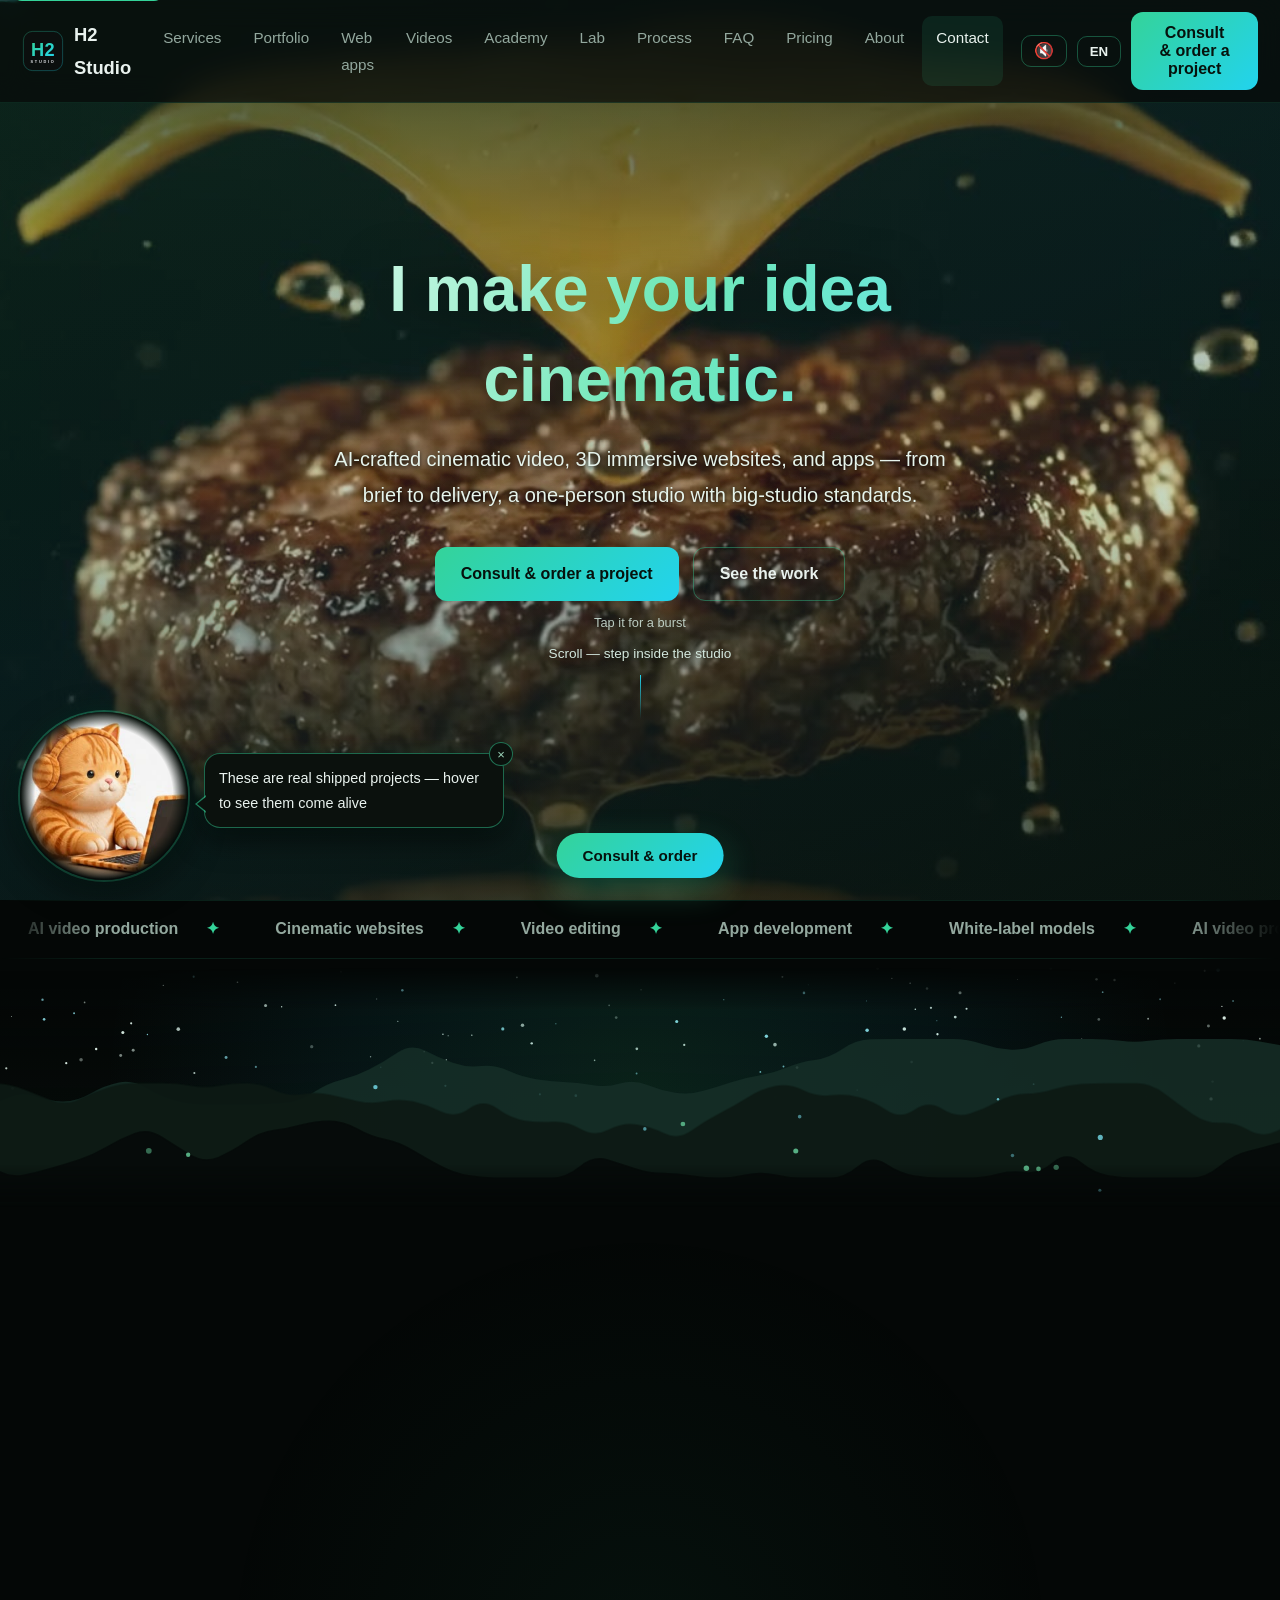
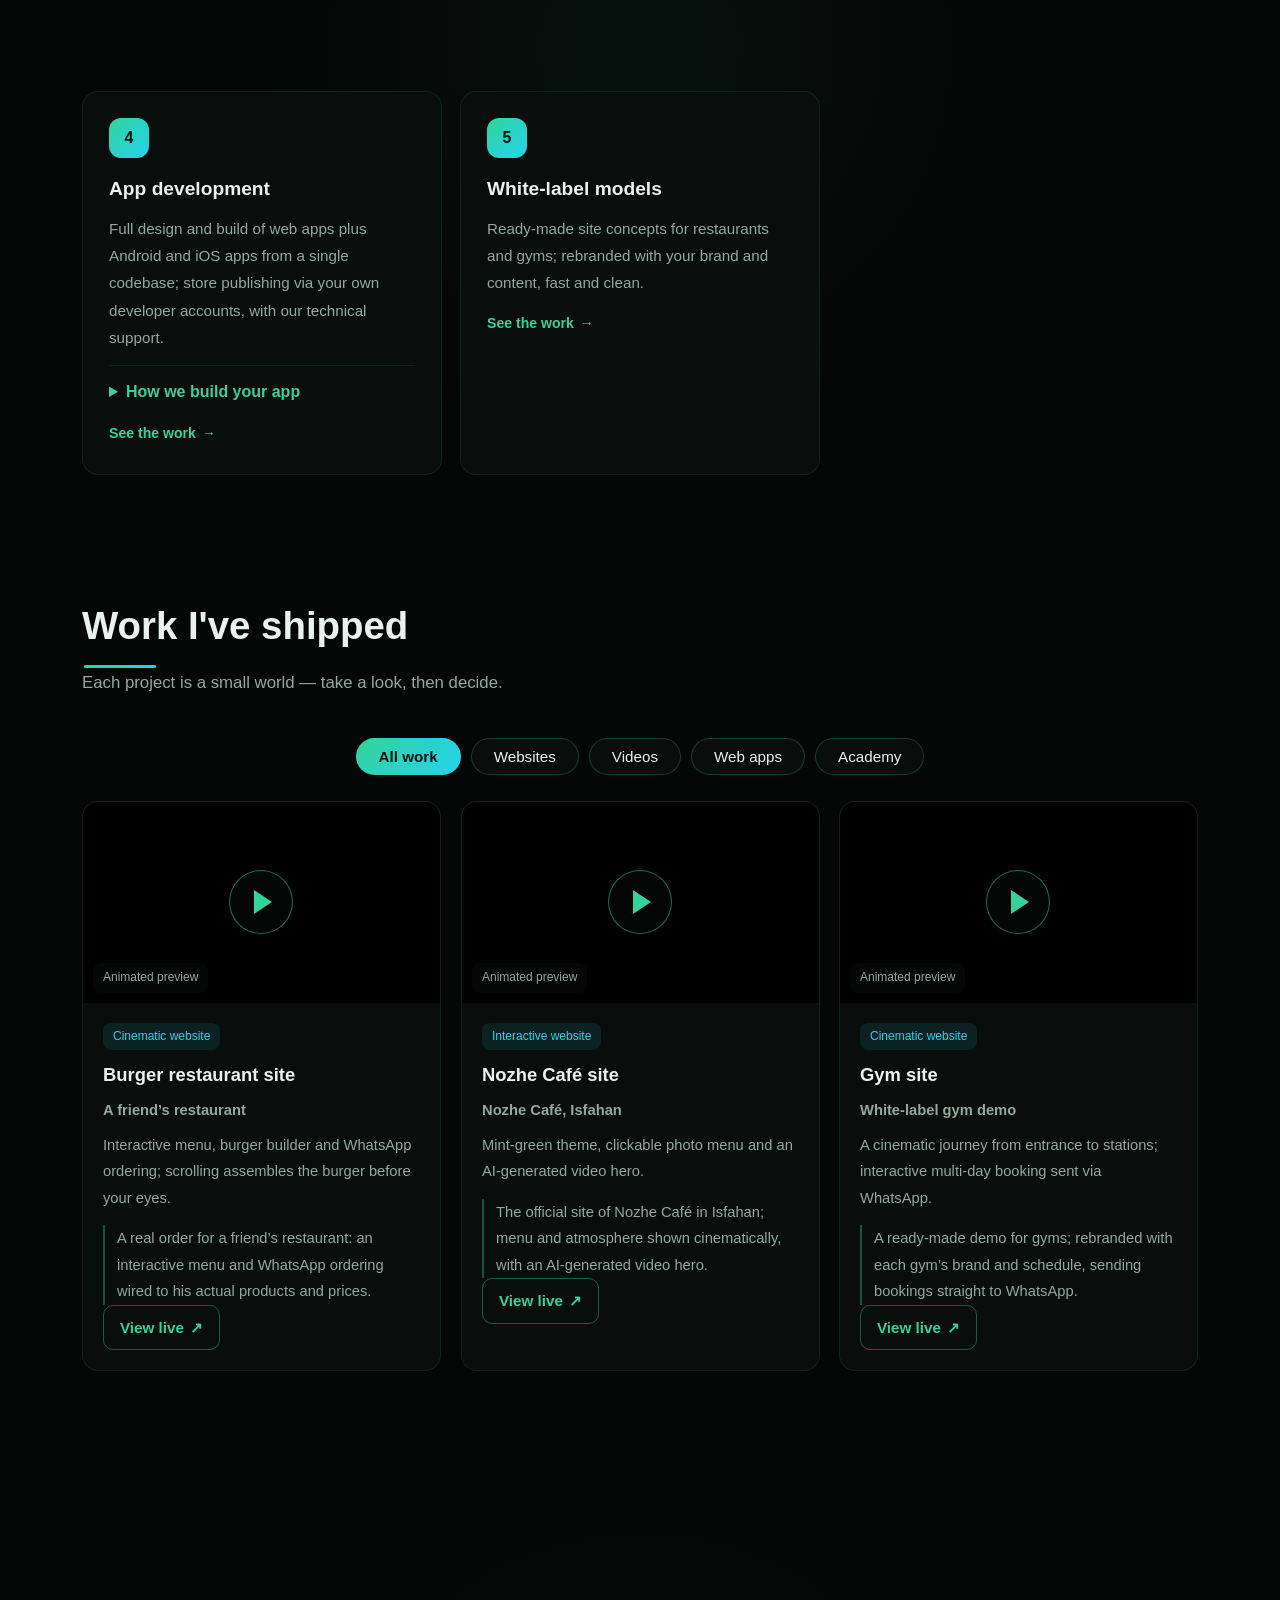
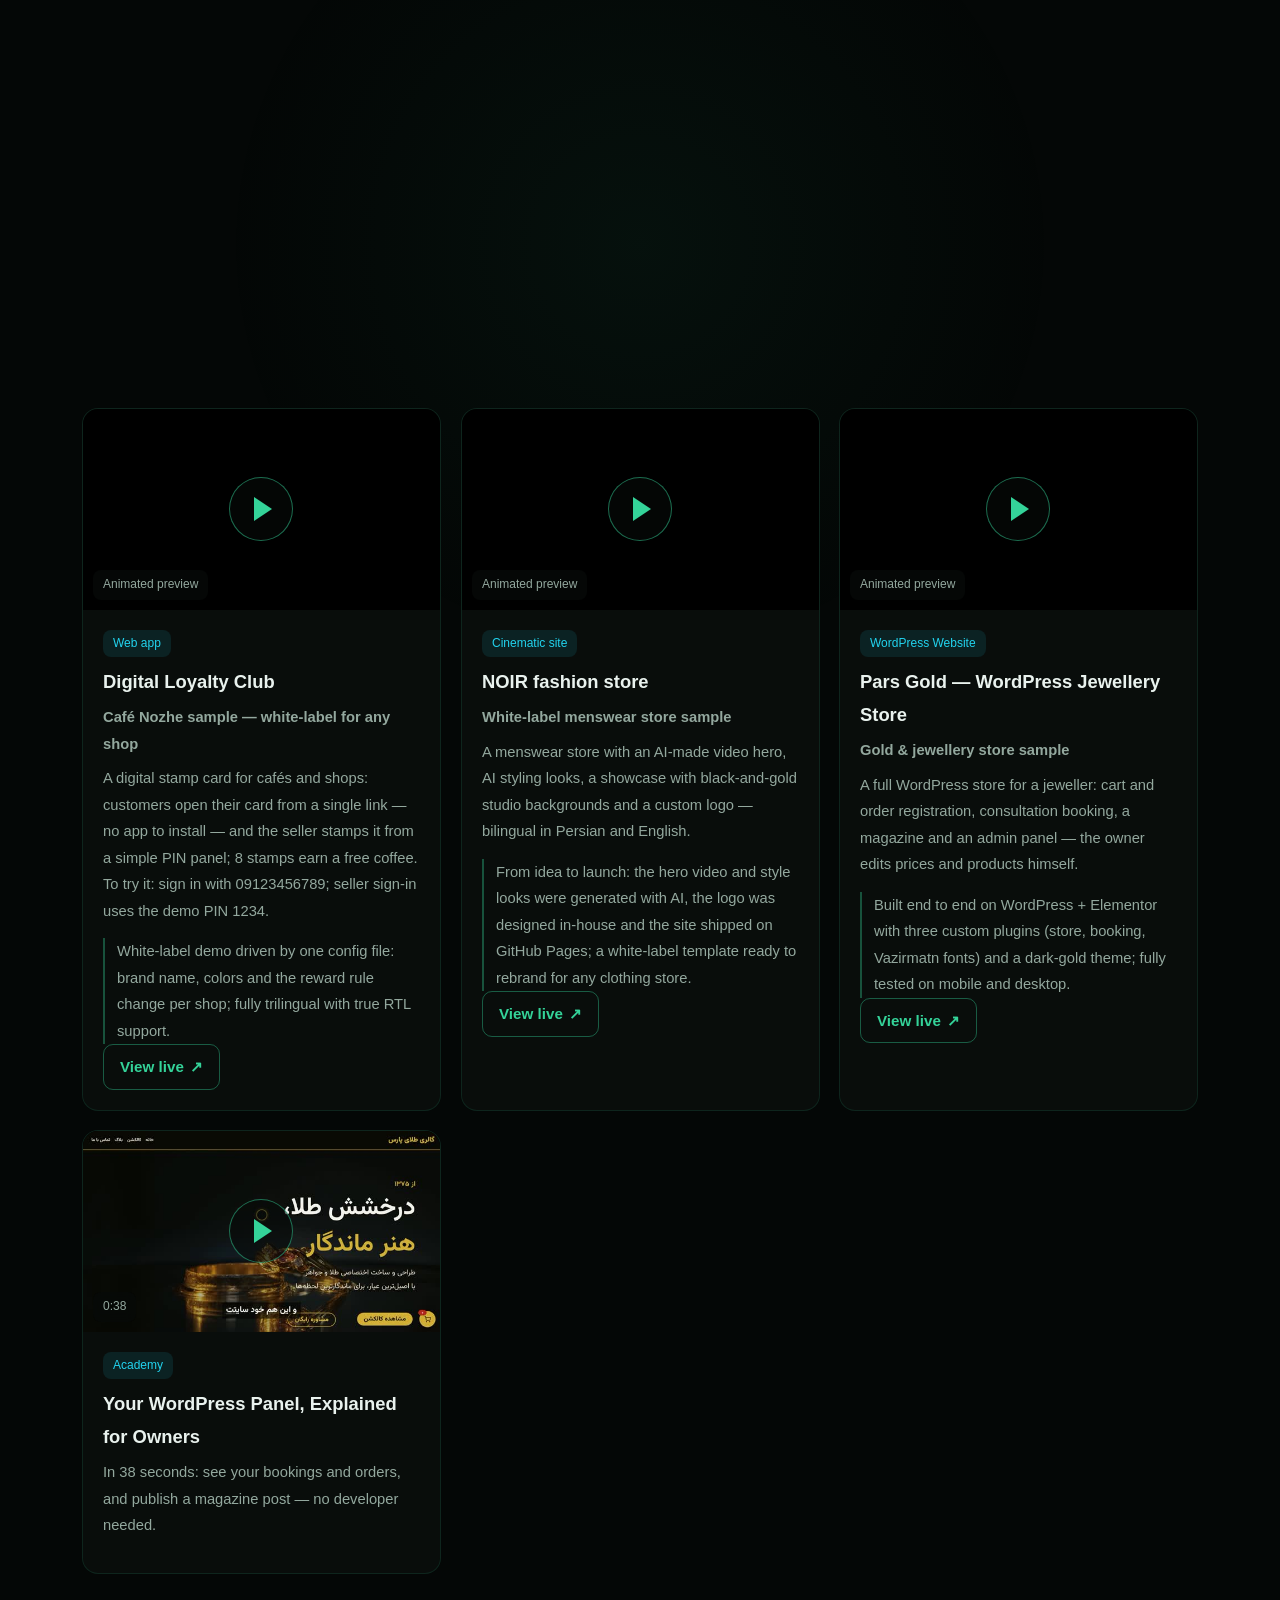
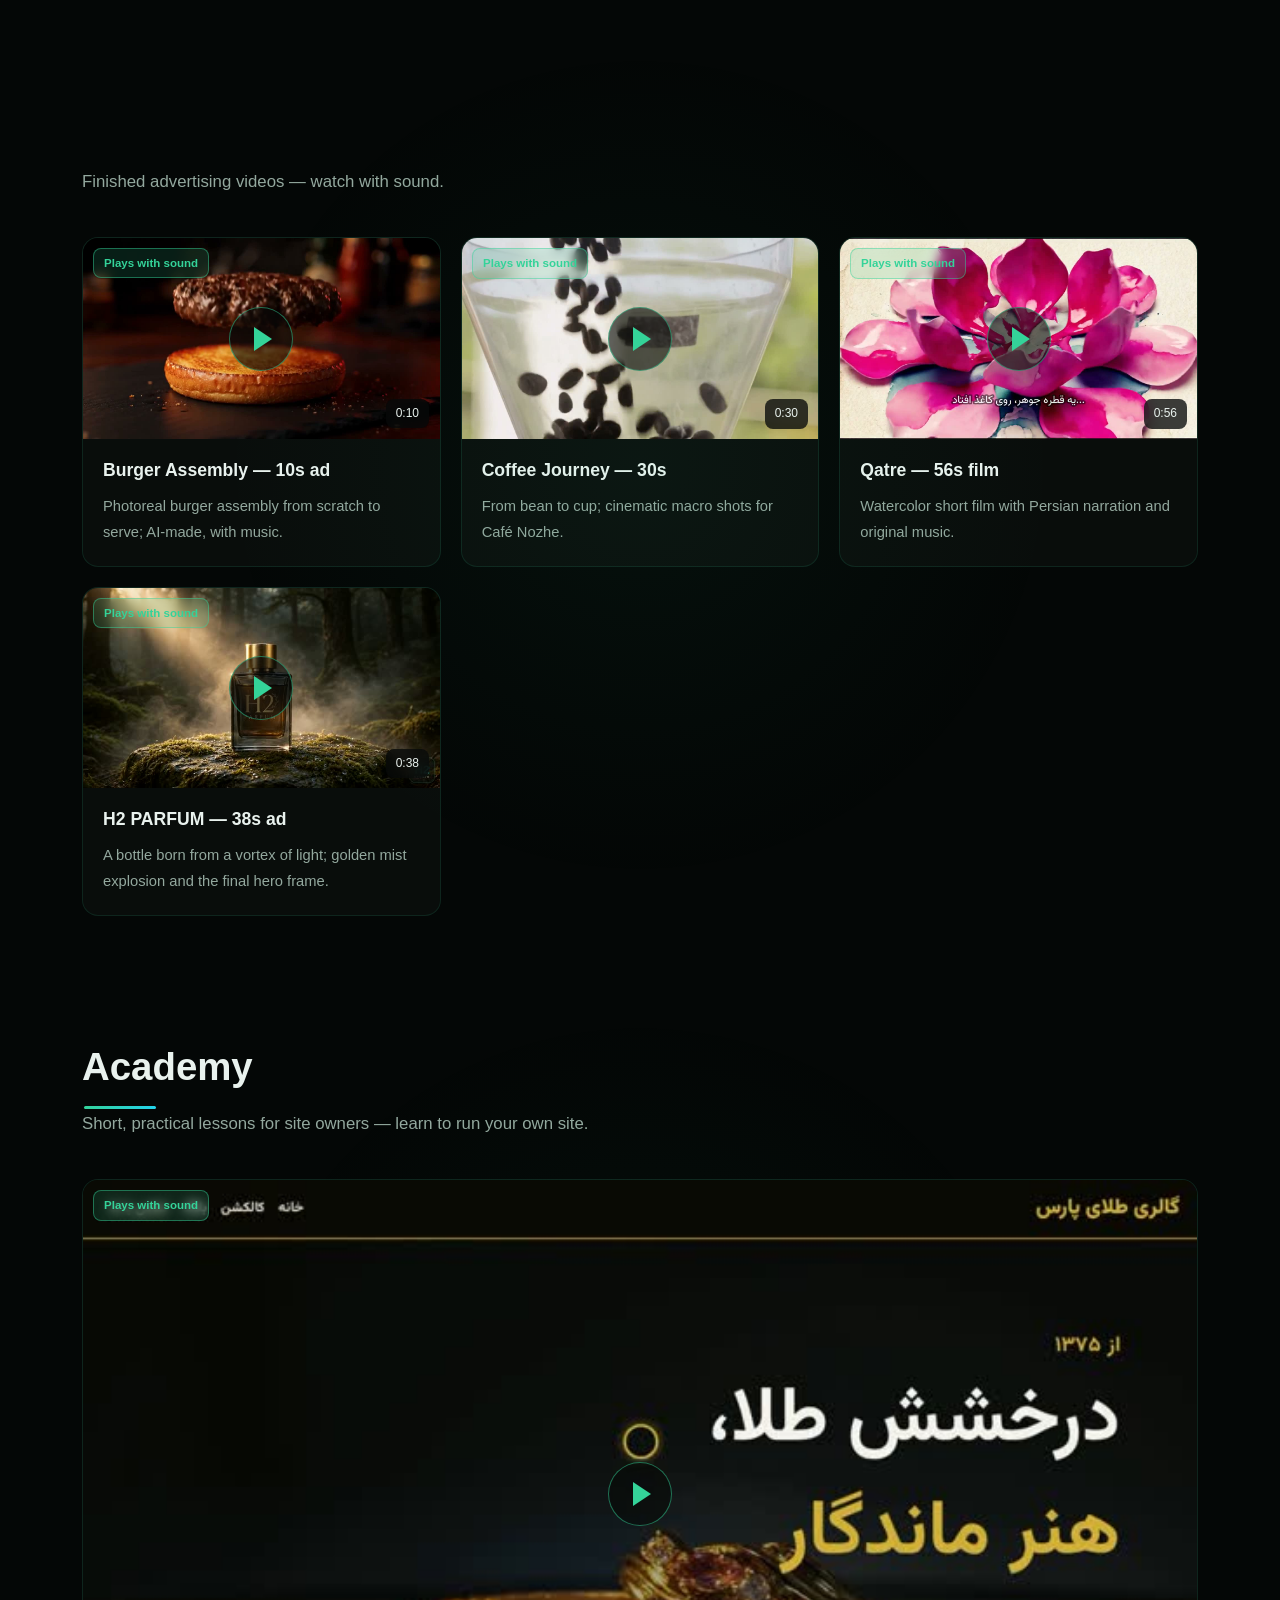
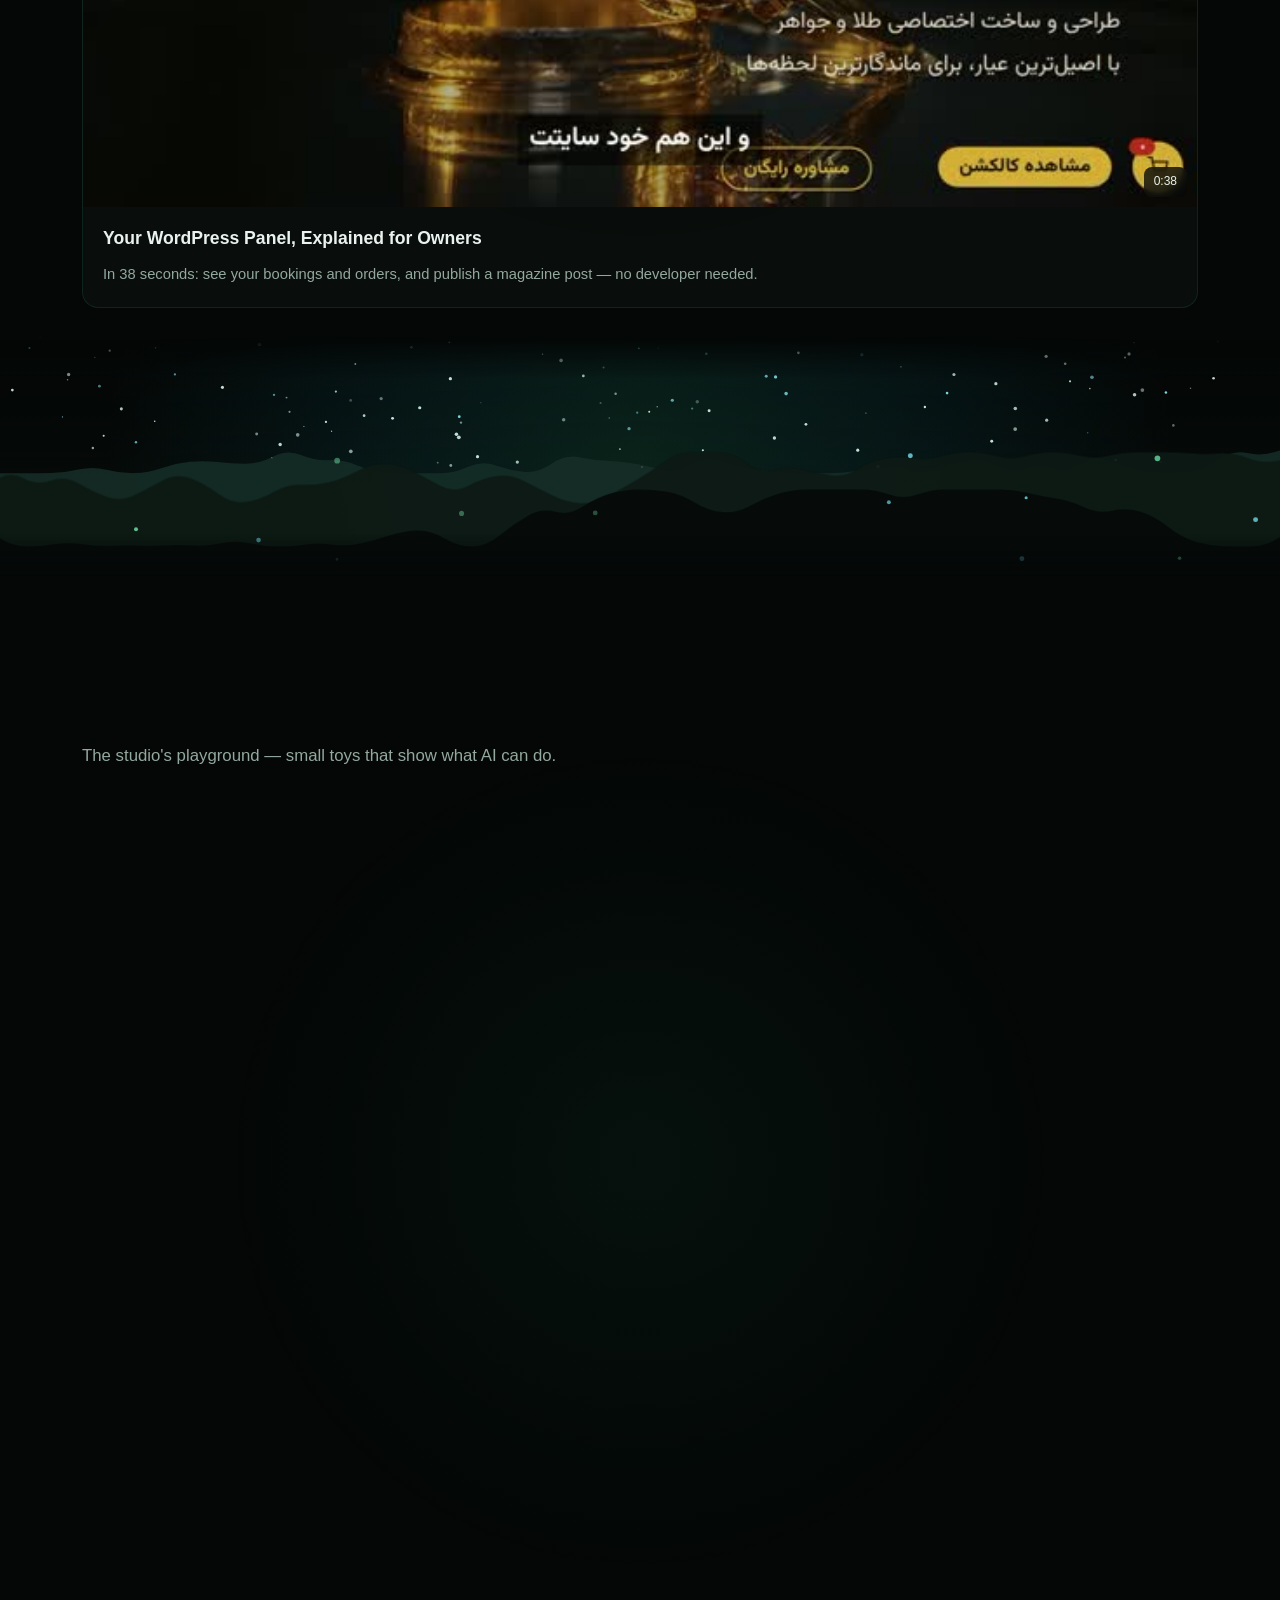
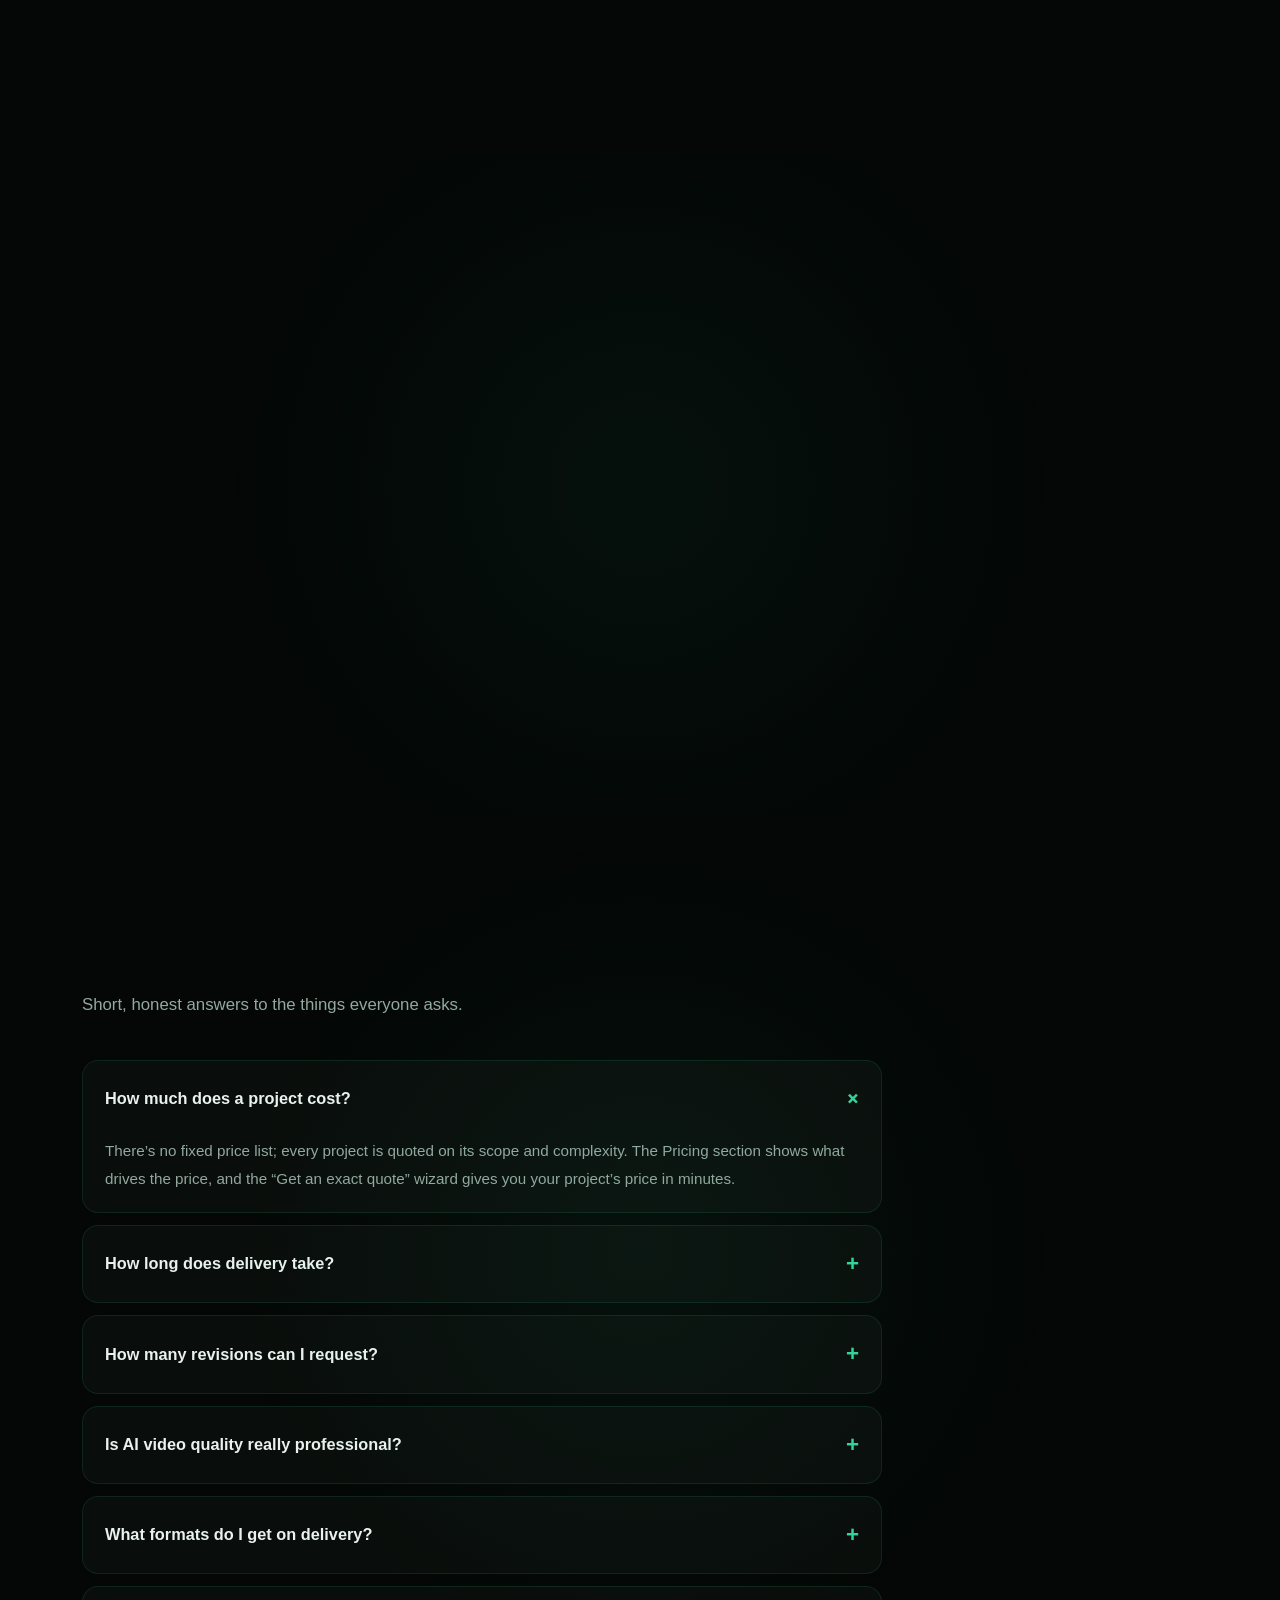
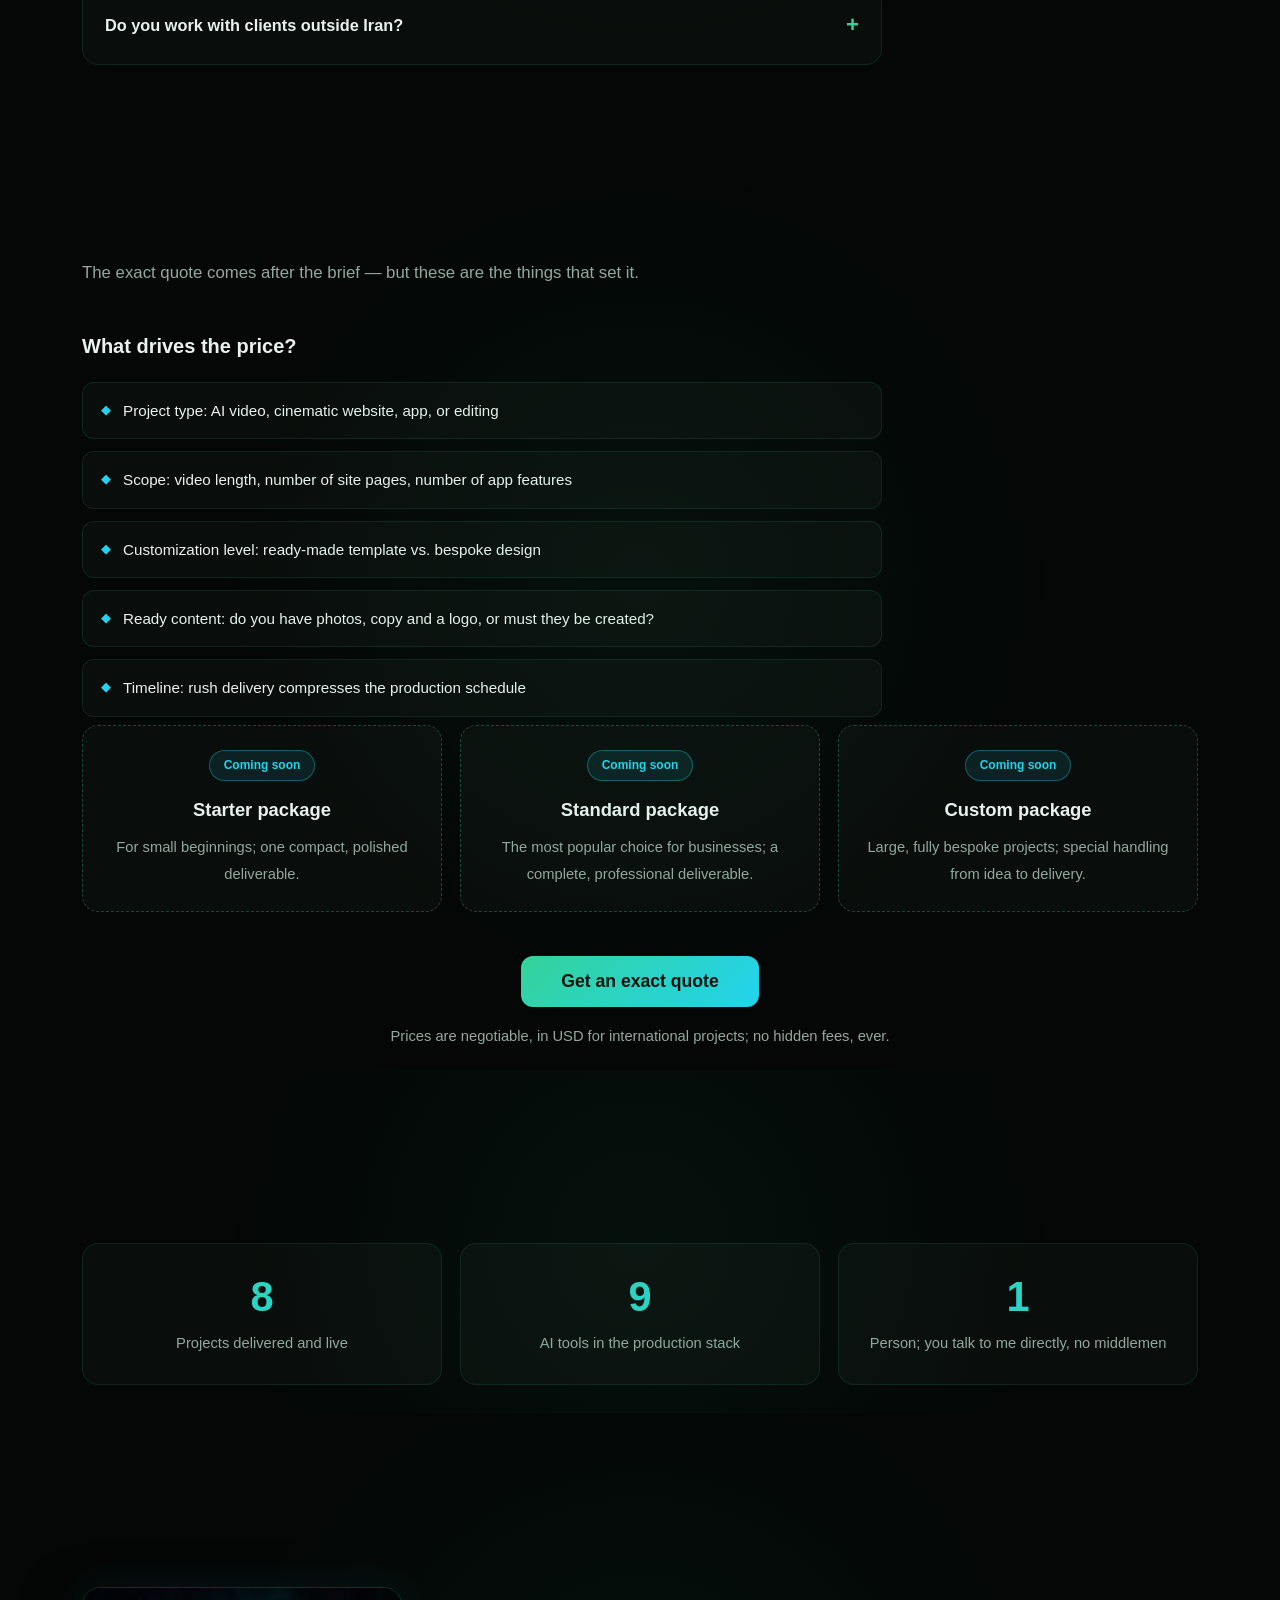
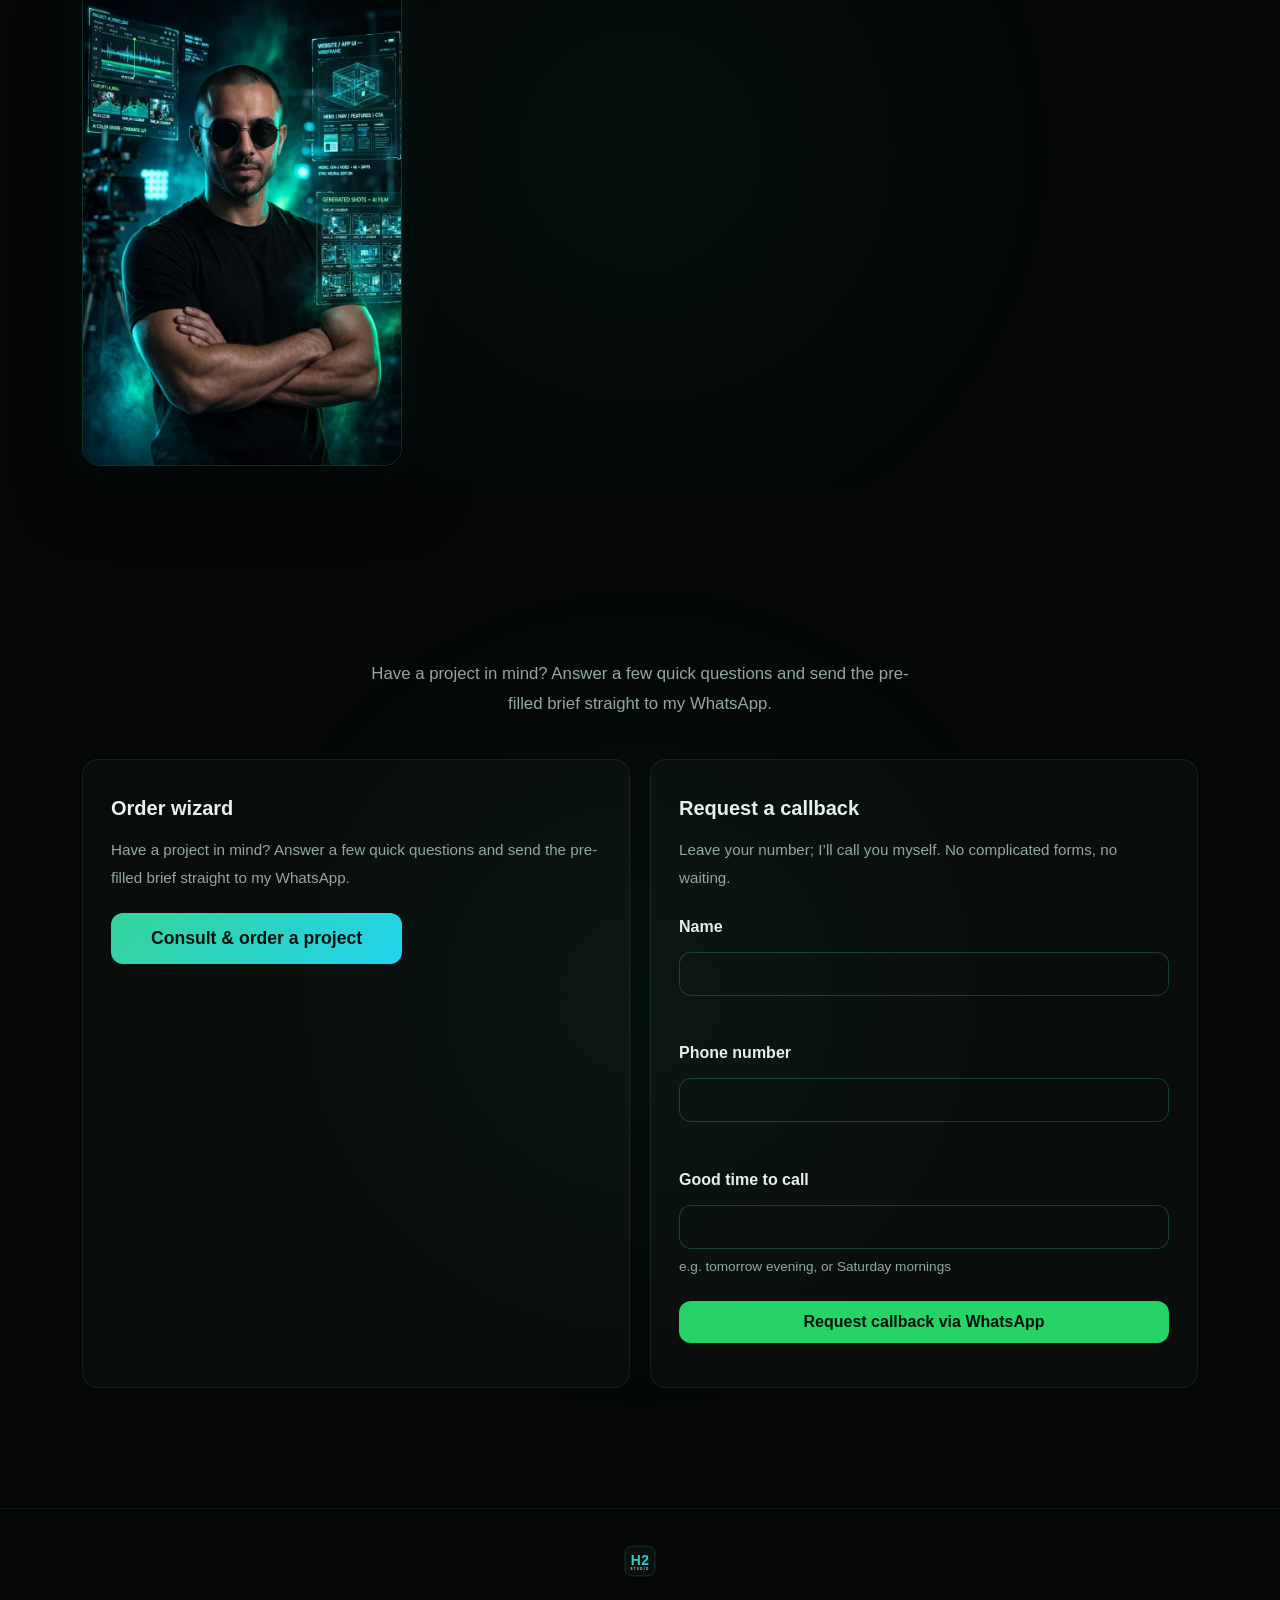
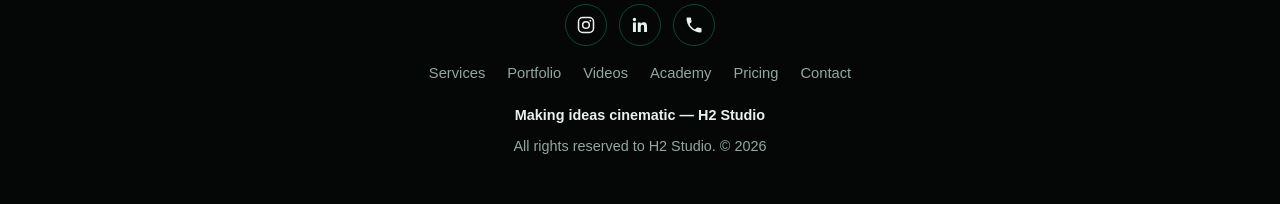
==== index.html @ af965b6f "Link preview: brand OG poster replaces burger hero poster" ====
<!DOCTYPE html>
<html lang="fa" dir="rtl">
<head>
<meta charset="utf-8">
<meta name="viewport" content="width=device-width, initial-scale=1">
<title>H2 Studio</title>
<meta name="description" content="H2 Studio — ویدیوهای سینمایی با هوش مصنوعی، سایت‌های سه‌بعدی و اپلیکیشن">
<meta property="og:type" content="website">
<meta property="og:locale" content="fa_IR">
<meta property="og:locale:alternate" content="en_US">
<meta property="og:locale:alternate" content="ar_SA">
<meta property="og:url" content="https://hamedhoseyni110-create.github.io/H2-studio/">
<meta property="og:title" content="H2 Studio — ایده‌ات را سینمایی می‌سازم">
<meta property="og:description" content="ویدیوهای سینمایی با هوش مصنوعی، سایت‌های سه‌بعدی و ایمِرسیو، اپلیکیشن؛ از بریف تا تحویل، یک استودیوی یک‌نفره با استاندارد استودیوهای بزرگ.">
<meta property="og:image" content="https://hamedhoseyni110-create.github.io/H2-studio/assets/og-poster.jpg">
<meta property="og:image:width" content="1200">
<meta property="og:image:height" content="630">
<meta property="og:image:alt" content="H2 Studio — AI films, websites and apps">
<meta name="twitter:image" content="https://hamedhoseyni110-create.github.io/H2-studio/assets/og-poster.jpg">
<meta name="twitter:card" content="summary_large_image">
<meta name="twitter:title" content="H2 Studio — ایده‌ات را سینمایی می‌سازم">
<meta name="twitter:description" content="ویدیوهای سینمایی با هوش مصنوعی، سایت‌های سه‌بعدی و ایمِرسیو، اپلیکیشن.">
<script type="application/ld+json">
{"@context":"https://schema.org","@type":"ProfessionalService","name":"H2 Studio","description":"AI-crafted cinematic video, 3D immersive websites, and apps — from brief to delivery.","url":"https://hamedhoseyni110-create.github.io/H2-studio/","telephone":"+98-937-573-2165","areaServed":["IR","Worldwide"],"priceRange":"توافقی","sameAs":[]}
</script>
<link rel="icon" href="assets/logo.svg" type="image/svg+xml">
<link rel="stylesheet" href="styles.css">
<link rel="stylesheet" href="assets/upgrades.css">
<link rel="stylesheet" href="assets/narengi.css">
<link rel="stylesheet" href="assets/playful.css">
</head>
<body>
<div class="aurora" aria-hidden="true"><span class="blob b1"></span><span class="blob b2"></span><span class="blob b3"></span></div>
<a class="skip" id="skipLink" href="#main">پرش به محتوا</a>

<header class="nav" id="nav">
  <a class="brand" href="#top" aria-label="H2 Studio">
    <img src="assets/logo.svg" alt="" width="42" height="42">
    <span class="brand-name" dir="ltr">H2 Studio</span>
  </a>
  <button class="hamburger" id="hamburger" aria-expanded="false" aria-label="منو"><span></span><span></span><span></span></button>
  <nav class="nav-links" id="navLinks"></nav>
  <div class="nav-actions">
    <button class="sound-toggle" id="soundToggle" aria-pressed="false" aria-label="روشن کردن صدای پس‌زمینه">🔇</button>
    <div class="lang-wrap">
      <button class="lang-toggle" id="langToggle" aria-haspopup="true" aria-expanded="false">فا</button>
      <div class="lang-menu" id="langMenu" hidden>
        <button type="button" data-lang="fa">فارسی</button>
        <button type="button" data-lang="en">English</button>
        <button type="button" data-lang="ar">العربية</button>
      </div>
    </div>
    <button class="btn btn-primary" id="navCta" data-wizard-open></button>
  </div>
</header>

<main id="main">
  <section class="hero" id="top">
    <video id="heroVideo" class="hero-video" autoplay muted loop playsinline preload="auto" poster="assets/hero-poster.jpg" aria-hidden="true">
      <source src="assets/hero.mp4" type="video/mp4">
    </video>
    <div class="hero-shade" aria-hidden="true"></div>
    <div class="up-hero-tint" aria-hidden="true"></div>
    <canvas id="heroFx" aria-hidden="true"></canvas>
    <div class="hero-inner">
      <h1 id="heroTitle"></h1>
      <p class="hero-sub" id="heroSubtitle"></p>
      <div class="hero-ctas">
        <button class="btn btn-primary" id="heroCtaPrimary" data-wizard-open></button>
        <a class="btn btn-ghost" id="heroCtaSecondary" href="#portfolio"></a>
      </div>
      <div class="scroll-hint" aria-hidden="true">
        <span id="scrollHintText"></span>
        <span class="scroll-line"></span>
      </div>
      <div class="interact-hint" id="interactHint" aria-hidden="true"></div>
    </div>
  </section>

  <div class="divider-scene" data-scene aria-hidden="true"><canvas></canvas></div>

  <section class="section" id="services">
    <h2 class="section-title" id="servicesTitle"></h2>
    <div class="services-grid" id="servicesGrid"></div>
  </section>

  <section class="section" id="portfolio">
    <h2 class="section-title" id="portfolioTitle"></h2>
    <p class="section-sub" id="portfolioSub"></p>
    <div class="works-tabs" id="worksTabs" role="tablist"></div>
    <div class="portfolio-grid" id="portfolioGrid"></div>
  </section>

  <section class="section" id="videos">
    <h2 class="section-title" id="videosTitle"></h2>
    <p class="section-sub" id="videosSub"></p>
    <div class="videos-grid" id="videosGrid"></div>
  </section>

  <section class="section" id="academy">
    <h2 class="section-title" id="academyTitle"></h2>
    <p class="section-sub" id="academySub"></p>
    <div class="videos-grid" id="academyGrid"></div>
  </section>

  <div class="divider-scene" data-scene aria-hidden="true"><canvas></canvas></div>

  <section class="section" id="lab">
    <h2 class="section-title" id="labTitle"></h2>
    <p class="section-sub" id="labSub"></p>
    <div class="lab-grid" id="labGrid"></div>
  </section>

  <section class="section" id="process">
    <h2 class="section-title" id="processTitle"></h2>
    <ol class="process-steps" id="processSteps"></ol>
  </section>

  <section class="section" id="faq">
    <h2 class="section-title" id="faqTitle"></h2>
    <p class="section-sub" id="faqSub"></p>
    <div class="faq-list" id="faqList"></div>
  </section>

  <section class="section" id="pricing">
    <h2 class="section-title" id="pricingTitle"></h2>
    <p class="section-sub" id="pricingSub"></p>
    <h3 class="block-title" id="pricingFactorsTitle"></h3>
    <ul class="factors-list" id="pricingFactors"></ul>
    <h3 class="block-title" id="pricingTiersTitle"></h3>
    <div class="tiers-grid" id="pricingTiers"></div>
    <p class="pricing-note" id="pricingSoonNote"></p>
    <div class="pricing-cta">
      <button class="btn btn-primary btn-lg" id="pricingCta" data-wizard-open></button>
      <p class="pricing-note" id="pricingNote"></p>
    </div>
  </section>

  <section class="section" id="stats">
    <h2 class="section-title" id="statsTitle"></h2>
    <div class="stats-grid" id="statsGrid"></div>
    <h3 class="block-title" id="quotesTitle"></h3>
    <div class="quotes-empty" id="quotesEmpty"></div>
  </section>

  <section class="section" id="about">
    <h2 class="section-title" id="aboutTitle"></h2>
    <div class="about-wrap">
      <figure class="about-photo">
        <img id="aboutPhoto" src="assets/about-portrait.webp" alt="" loading="lazy" width="760" height="1140">
      </figure>
      <div class="about-body" id="aboutBody"></div>
    </div>
  </section>

  <section class="section contact" id="contact">
    <h2 class="section-title" id="contactTitle"></h2>
    <p class="section-sub" id="contactBody"></p>
    <div class="contact-grid">
      <div class="contact-panel">
        <h3 id="wizardPanelTitle"></h3>
        <p id="wizardPanelBody"></p>
        <button class="btn btn-primary btn-lg" id="contactCta" data-wizard-open></button>
      </div>
      <div class="contact-panel">
        <h3 id="callbackTitle"></h3>
        <p id="callbackBody"></p>
        <form id="callbackForm" novalidate>
          <div class="field">
            <label for="cbName" id="cbNameLabel"></label>
            <input type="text" id="cbName" autocomplete="name">
            <div class="error-msg" id="cbNameErr" role="alert"></div>
          </div>
          <div class="field">
            <label for="cbPhone" id="cbPhoneLabel"></label>
            <input type="tel" id="cbPhone" dir="ltr" autocomplete="tel">
            <div class="error-msg" id="cbPhoneErr" role="alert"></div>
          </div>
          <div class="field">
            <label for="cbTime" id="cbTimeLabel"></label>
            <input type="text" id="cbTime">
            <div class="field-hint" id="cbTimeHint"></div>
          </div>
          <button type="submit" class="btn btn-wa" id="cbSubmit"></button>
        </form>
      </div>
    </div>
  </section>
</main>

<footer class="footer">
  <img src="assets/logo.svg" alt="" width="32" height="32">
  <div class="footer-social" id="footerSocial"></div>
  <nav class="footer-links" id="footerLinks"></nav>
  <p class="footer-tagline" id="footerTagline"></p>
  <p class="footer-rights" id="footerRights"></p>
</footer>

<div id="narengi" aria-label="نارنگی، راهنمای استودیو" role="img">
  <video id="narengi-video" muted playsinline loop autoplay preload="metadata" poster="assets/narengi/poster.jpg" aria-hidden="true">
    <source src="assets/narengi/working.mp4" type="video/mp4">
  </video>
  <div id="narengi-bubble" hidden></div>
</div>

<button class="sticky-cta" id="stickyCta" data-wizard-open></button>

<div class="lightbox-overlay" id="lightbox" hidden>
  <div class="lightbox" role="dialog" aria-modal="true" aria-labelledby="lightboxTitle">
    <div class="lightbox-head">
      <h3 id="lightboxTitle"></h3>
      <button class="lightbox-close" id="lightboxClose">×</button>
    </div>
    <video id="lightboxVideo" controls playsinline preload="metadata"></video>
    <p class="lightbox-desc" id="lightboxDesc"></p>
  </div>
</div>

<div class="wizard-overlay" id="wizard" hidden>
  <div class="wizard" role="dialog" aria-modal="true" aria-labelledby="wizardTitle">
    <div class="wizard-head">
      <div class="progress" aria-hidden="true"><div class="progress-fill" id="progressFill"></div></div>
      <span class="step-of" id="wizardStepOf"></span>
      <button class="wizard-close" id="wizardClose">×</button>
    </div>
    <div class="wizard-body" id="wizardBody"></div>
    <div class="wizard-foot" id="wizardFoot">
      <button class="btn btn-ghost" id="wizardBack"></button>
      <button class="btn btn-primary" id="wizardNext"></button>
    </div>
  </div>
</div>

<script src="assets/copy-data.js"></script>
<script src="assets/noir-preview.js"></script>
<script src="app.js"></script>
<script src="assets/narengi.js"></script>
<script src="assets/hero-particles.js"></script>
<script src="assets/music-player.js"></script>
<script src="assets/playful.js"></script>
<script src="assets/upgrades.js"></script>
</body>
</html>
---- styles.css ----
/* H2 Studio v2 — cinematic dark theme. Zero external requests: system font stack only. */

:root {
  --bg: #040706;
  --bg2: #070a09;
  --surface: #090d0b;
  --surface2: #0c110e;
  --text: #e9f2ee;
  --muted: #93a89e;
  --emerald: #34d399;
  --cyan: #22d3ee;
  --grad: linear-gradient(135deg, #34d399, #22d3ee);
  --radius: 16px;
  --maxw: 1160px;
  --font: -apple-system, BlinkMacSystemFont, "Segoe UI", "Vazirmatn", Tahoma, Arial, sans-serif;
}

* { box-sizing: border-box; }
html { scroll-behavior: smooth; }

/* ============ Gemini-style animated aurora (site-wide, behind everything) ============
   Near-black base + slowly drifting blurred emerald/cyan glows (ambient LED feel).
   GPU-only animation: transform + opacity on 3 pre-blurred blobs. z-index:-1 keeps
   it behind all content but above the canvas background. prefers-reduced-motion
   → static gradient, no animation. */
.aurora {
  position: fixed; inset: 0;
  z-index: -1;
  overflow: hidden;
  pointer-events: none;
  background: #040706;
}
.aurora .blob {
  position: absolute;
  width: 62vmax; height: 62vmax;
  border-radius: 50%;
  filter: blur(110px);
  -webkit-filter: blur(110px);
  will-change: transform;
}
.aurora .b1 {
  top: -22vmax; inset-inline-start: -16vmax;
  background: radial-gradient(circle, rgba(52, 211, 153, 0.34), transparent 68%);
  animation: aurora-drift-1 52s ease-in-out infinite alternate;
}
.aurora .b2 {
  bottom: -26vmax; inset-inline-end: -18vmax;
  background: radial-gradient(circle, rgba(34, 211, 238, 0.30), transparent 68%);
  animation: aurora-drift-2 64s ease-in-out infinite alternate;
}
.aurora .b3 {
  top: 30%; inset-inline-start: 30%;
  width: 44vmax; height: 44vmax;
  background: radial-gradient(circle, rgba(16, 122, 106, 0.34), transparent 68%);
  animation: aurora-drift-3 74s ease-in-out infinite alternate;
}
@keyframes aurora-drift-1 {
  from { transform: translate(0, 0) scale(1); }
  to   { transform: translate(16vmax, 11vmax) scale(1.18); }
}
@keyframes aurora-drift-2 {
  from { transform: translate(0, 0) scale(1.1); }
  to   { transform: translate(-14vmax, -10vmax) scale(0.94); }
}
@keyframes aurora-drift-3 {
  from { transform: translate(0, 0) scale(1); opacity: 0.8; }
  to   { transform: translate(-9vmax, 8vmax) scale(1.22); opacity: 1; }
}
@media (prefers-reduced-motion: reduce) {
  .aurora .blob { animation: none; }
}
body {
  margin: 0;
  font-family: var(--font);
  background: var(--bg);
  color: var(--text);
  line-height: 1.8;
  overflow-x: hidden;
}
[dir="rtl"] body { letter-spacing: 0; }

.skip {
  position: absolute; inset-inline-start: 12px; top: -48px;
  background: var(--emerald); color: #06120d;
  padding: 10px 18px; border-radius: 10px; z-index: 200;
  text-decoration: none; font-weight: 700;
  transition: top .2s;
}
.skip:focus { top: 12px; }

/* ---------- nav ---------- */
.nav {
  position: fixed; inset-inline: 0; top: 0; z-index: 100;
  display: flex; align-items: center; gap: 18px;
  padding: 12px 22px;
  background: rgba(7, 10, 9, 0.72);
  backdrop-filter: blur(14px); -webkit-backdrop-filter: blur(14px);
  border-bottom: 1px solid rgba(52, 211, 153, 0.12);
}
.brand { display: flex; align-items: center; gap: 10px; text-decoration: none; }
.brand img { display: block; border-radius: 10px; }
.brand-name { color: var(--text); font-weight: 800; font-size: 1.15rem; }
.nav-links { display: flex; gap: 4px; margin-inline-start: auto; }
.nav-links a {
  color: var(--muted); text-decoration: none; padding: 8px 14px;
  border-radius: 10px; font-size: .95rem;
}
.nav-links a:hover, .nav-links a.active { color: var(--text); background: rgba(52, 211, 153, 0.1); }
.nav-actions { display: flex; align-items: center; gap: 10px; }
.lang-toggle {
  background: transparent; border: 1px solid rgba(52, 211, 153, 0.35);
  color: var(--text); border-radius: 10px; padding: 7px 12px;
  cursor: pointer; font-weight: 700; font-family: var(--font);
}
.lang-toggle:hover { background: rgba(52, 211, 153, 0.12); }
.lang-wrap { position: relative; }
.lang-menu {
  position: absolute; top: calc(100% + 8px); inset-inline-end: 0;
  min-width: 130px; padding: 6px;
  background: var(--surface); border: 1px solid rgba(52, 211, 153, 0.25);
  border-radius: 12px; box-shadow: 0 12px 32px rgba(0, 0, 0, 0.5);
  z-index: 60;
}
.lang-menu[hidden] { display: none; }
.lang-menu button {
  display: block; width: 100%; text-align: start;
  background: transparent; border: 0; color: var(--text);
  font-family: var(--font); font-weight: 700; font-size: 0.95rem;
  padding: 9px 12px; border-radius: 8px; cursor: pointer;
}
.lang-menu button:hover { background: rgba(52, 211, 153, 0.12); }
.hamburger { display: none; background: none; border: 0; cursor: pointer; padding: 10px; }
.hamburger span { display: block; width: 22px; height: 2px; background: var(--text); margin: 5px 0; border-radius: 2px; }

/* ---------- buttons ---------- */
.btn {
  font-family: var(--font); font-weight: 700; font-size: 1rem;
  border: 0; border-radius: 12px; padding: 12px 26px; cursor: pointer;
  text-decoration: none; display: inline-block; transition: transform .15s, box-shadow .15s;
}
.btn-primary { background: var(--grad); color: #06120d; }
.btn-primary:hover { transform: translateY(-2px); box-shadow: 0 10px 28px rgba(52, 211, 153, 0.35); }
.btn-ghost {
  background: transparent; color: var(--text);
  border: 1px solid rgba(52, 211, 153, 0.4);
}
.btn-ghost:hover { background: rgba(52, 211, 153, 0.1); }
.btn-lg { padding: 15px 40px; font-size: 1.1rem; }

/* ---------- hero ---------- */
.hero {
  position: relative;
  min-height: 100svh;
  overflow: hidden;
  display: flex; align-items: center; justify-content: center;
  text-align: center;
  background:
    radial-gradient(120% 90% at 50% 30%, rgba(34, 211, 238, 0.07), transparent 60%),
    radial-gradient(100% 80% at 50% 80%, rgba(52, 211, 153, 0.05), transparent 55%),
    linear-gradient(180deg, #070a09 0%, #040706 100%);
}
#heroVideo {
  position: absolute; inset: 0;
  width: 100%; height: 100%;
  object-fit: cover;
  z-index: 0;
  pointer-events: none;
  display: block;
}
.hero-shade {
  position: absolute; inset: 0;
  z-index: 1;
  pointer-events: none;
  background: linear-gradient(180deg,
    rgba(7, 10, 9, 0.86) 0%,
    rgba(7, 10, 9, 0.30) 30%,
    rgba(7, 10, 9, 0.16) 55%,
    rgba(7, 10, 9, 0.80) 100%);
}
#heroFx {
  position: absolute; inset: 0;
  width: 100%; height: 100%;
  z-index: 2;
  pointer-events: none;
  display: block;
}
@media (prefers-reduced-motion: reduce) {
  /* static poster frame instead of video + particles */
  #heroVideo, #heroFx { display: none; }
  .hero {
    background:
      linear-gradient(180deg, rgba(7, 10, 9, 0.55) 0%, rgba(7, 10, 9, 0.25) 50%, rgba(7, 10, 9, 0.65) 100%),
      url("assets/hero-poster.jpg") center 30% / cover no-repeat,
      linear-gradient(180deg, #070a09 0%, #040706 100%);
  }
}
.hero-inner { position: relative; z-index: 3; max-width: 820px; padding: 90px 22px 110px; }
.hero-inner h1 {
  font-size: clamp(2.1rem, 6vw, 4rem);
  line-height: 1.4; margin: 0 0 16px;
  text-shadow: 0 4px 40px rgba(0, 0, 0, 0.7);
}
.hero-sub { color: var(--muted); font-size: clamp(1rem, 2.4vw, 1.25rem); max-width: 640px; margin: 0 auto 34px; }
.hero-ctas { display: flex; gap: 14px; justify-content: center; flex-wrap: wrap; }
.scroll-hint {
  position: absolute; bottom: 26px; inset-inline: 0;
  display: flex; flex-direction: column; align-items: center; gap: 8px;
  color: var(--muted); font-size: .85rem;
  pointer-events: none;
}
.scroll-line { width: 1px; height: 44px; background: linear-gradient(var(--cyan), transparent); animation: hint 2s ease-in-out infinite; }
@keyframes hint { 0%, 100% { transform: translateY(0); opacity: .6; } 50% { transform: translateY(8px); opacity: 1; } }

/* ---------- sections ---------- */
.section { max-width: var(--maxw); margin: 0 auto; padding: 96px 22px 20px; }
.section-title { font-size: clamp(1.6rem, 4vw, 2.4rem); margin: 0 0 8px; }
.section-sub { color: var(--muted); margin: 0 0 40px; font-size: 1.05rem; }

/* services */
.services-grid { display: grid; grid-template-columns: repeat(auto-fit, minmax(280px, 1fr)); gap: 18px; }
.service-card {
  background: var(--surface); border: 1px solid rgba(52, 211, 153, 0.12);
  border-radius: var(--radius); padding: 26px; transition: transform .2s, border-color .2s;
}
.service-card:hover { transform: translateY(-4px); border-color: rgba(52, 211, 153, 0.35); }
.service-num {
  width: 40px; height: 40px; border-radius: 12px; background: var(--grad);
  color: #06120d; font-weight: 800; display: flex; align-items: center; justify-content: center;
  margin-bottom: 14px;
}
.service-card h3 { margin: 0 0 8px; font-size: 1.2rem; }
.service-card p { margin: 0; color: var(--muted); font-size: .95rem; }
.app-flow { margin-top: 14px; border-top: 1px solid rgba(52, 211, 153, 0.12); padding-top: 12px; }
.app-flow summary { cursor: pointer; font-weight: 700; color: var(--emerald); }
.app-flow ol { margin: 10px 0 0; padding-inline-start: 20px; color: var(--muted); font-size: .9rem; }
.app-flow li { margin-bottom: 8px; }
.app-flow li b { color: var(--text); }

/* portfolio */
.works-tabs {
  display: flex; flex-wrap: wrap; gap: 10px; justify-content: center;
  margin: 4px auto 26px;
}
.works-tab {
  font-family: var(--font); background: var(--surface); color: var(--text);
  border: 1px solid rgba(52, 211, 153, 0.25); border-radius: 999px;
  padding: 9px 22px; cursor: pointer; font-size: .95rem;
  transition: border-color .2s, background .2s, color .2s;
}
.works-tab:hover { border-color: rgba(34, 211, 238, 0.55); }
.works-tab.active { background: var(--grad); color: #06120d; border-color: transparent; font-weight: 700; }
.portfolio-card.works-hidden { display: none; }
@media (prefers-reduced-motion: no-preference) {
  .portfolio-grid.filtering .portfolio-card:not(.works-hidden) { animation: works-fade .35s ease both; }
  @keyframes works-fade { from { opacity: 0; transform: translateY(10px); } to { opacity: 1; transform: none; } }
}
.portfolio-grid { display: grid; grid-template-columns: repeat(auto-fill, minmax(300px, 1fr)); gap: 20px; perspective: 1100px; }
.portfolio-card {
  background: var(--surface); border: 1px solid rgba(52, 211, 153, 0.12);
  border-radius: var(--radius); overflow: hidden;
  transform-style: preserve-3d; will-change: transform;
  transition: border-color .2s, box-shadow .25s;
  position: relative;
}
.portfolio-card:hover { border-color: rgba(34, 211, 238, 0.4); box-shadow: 0 18px 50px rgba(0, 0, 0, 0.5); }
.portfolio-media { position: relative; aspect-ratio: 16 / 9; background: #000; overflow: hidden; }
.portfolio-media video { width: 100%; height: 100%; object-fit: cover; display: block; }
.portfolio-media img { width: 100%; height: 100%; object-fit: cover; display: block; }
.service-card.clickable { cursor: pointer; }
.service-go { display: inline-flex; align-items: center; gap: 6px; margin-top: 14px; color: var(--emerald); font-size: .88rem; font-weight: 600; }
.service-go i { font-style: normal; }
.service-go i::after { content: "←"; }
html[dir="ltr"] .service-go i::after { content: "→"; }
.media-badge {
  position: absolute; bottom: 10px; inset-inline-start: 10px;
  background: rgba(7, 10, 9, 0.75); color: var(--muted);
  font-size: .75rem; padding: 4px 10px; border-radius: 8px; backdrop-filter: blur(6px);
}
.portfolio-cap { padding: 18px 20px 20px; }
.portfolio-cap .tag {
  display: inline-block; font-size: .75rem; color: var(--cyan);
  background: rgba(34, 211, 238, 0.1); border-radius: 8px; padding: 3px 10px; margin-bottom: 8px;
}
.portfolio-cap h3 { margin: 0 0 6px; font-size: 1.15rem; }
.portfolio-cap p { margin: 0 0 14px; color: var(--muted); font-size: .92rem; }
.live-link {
  display: inline-flex; align-items: center; gap: 6px;
  color: var(--emerald); text-decoration: none; font-weight: 700; font-size: .95rem;
  border: 1px solid rgba(52, 211, 153, 0.4); border-radius: 10px; padding: 8px 16px;
}
.live-link:hover { background: rgba(52, 211, 153, 0.12); }

/* process */
.process-steps { list-style: none; margin: 0; padding: 0; display: grid; grid-template-columns: repeat(auto-fit, minmax(220px, 1fr)); gap: 18px; counter-reset: step; }
.process-steps li {
  background: var(--surface); border: 1px solid rgba(52, 211, 153, 0.12);
  border-radius: var(--radius); padding: 24px; position: relative;
}
.step-num {
  font-size: 2.2rem; font-weight: 900; line-height: 1;
  background: var(--grad); -webkit-background-clip: text; background-clip: text; color: transparent;
  margin-bottom: 10px;
}
.process-steps h3 { margin: 0 0 6px; font-size: 1.1rem; }
.process-steps p { margin: 0; color: var(--muted); font-size: .92rem; }

/* about / contact / footer */
.about-wrap { display: grid; grid-template-columns: 320px 1fr; gap: 36px; align-items: start; }
.about-photo { margin: 0; }
.about-photo img {
  width: 100%; height: auto; display: block; border-radius: 18px;
  border: 1px solid rgba(52, 211, 153, 0.22);
  box-shadow: 0 24px 60px rgba(0, 0, 0, 0.5), 0 0 44px rgba(34, 211, 238, 0.08);
}
@media (max-width: 820px) {
  .about-wrap { grid-template-columns: 1fr; gap: 22px; }
  .about-photo { max-width: 400px; margin-inline: auto; width: 100%; }
}
.about-body { max-width: 720px; color: var(--muted); font-size: 1.05rem; }
.about-body p { margin: 0 0 14px; }
.contact { text-align: center; padding-bottom: 120px; }
.contact .section-sub { max-width: 560px; margin-inline: auto; }
.footer {
  border-top: 1px solid rgba(52, 211, 153, 0.12);
  padding: 36px 22px 44px; text-align: center; color: var(--muted); font-size: .9rem;
}
.footer img { border-radius: 8px; margin-bottom: 10px; }
.footer-social { display: flex; gap: 12px; justify-content: center; margin: 8px 0 14px; }
.footer-social a {
  width: 42px; height: 42px; border-radius: 50%;
  border: 1px solid rgba(52, 211, 153, 0.3);
  display: inline-flex; align-items: center; justify-content: center;
  color: var(--text); transition: border-color .25s, color .25s, transform .25s;
}
.footer-social a:hover { border-color: rgba(34, 211, 238, 0.65); color: var(--cyan); transform: translateY(-2px); }
.footer-social svg { width: 20px; height: 20px; }
.footer-links { display: flex; flex-wrap: wrap; gap: 8px 22px; justify-content: center; margin: 0 0 16px; }
.footer-links a { color: var(--muted); text-decoration: none; font-size: .92rem; transition: color .25s; }
.footer-links a:hover { color: var(--emerald); }
.footer-tagline { margin: 0 0 6px; color: var(--text); font-weight: 700; }
.footer-rights { margin: 0; }

/* ---------- wizard ---------- */
.wizard-overlay {
  position: fixed; inset: 0; z-index: 150;
  background: rgba(4, 6, 5, 0.8); backdrop-filter: blur(8px);
  display: flex; align-items: center; justify-content: center; padding: 18px;
}
.wizard-overlay[hidden] { display: none; }
.wizard {
  background: var(--bg2); border: 1px solid rgba(52, 211, 153, 0.25);
  border-radius: 20px; width: min(620px, 100%); max-height: 88vh;
  display: flex; flex-direction: column; overflow: hidden;
  box-shadow: 0 30px 80px rgba(0, 0, 0, 0.6);
}
.wizard-head { display: flex; align-items: center; gap: 12px; padding: 16px 20px 12px; }
.progress { flex: 1; height: 6px; background: rgba(52, 211, 153, 0.15); border-radius: 4px; overflow: hidden; }
.progress-fill { height: 100%; width: 0; background: var(--grad); transition: width .3s; }
.step-of { color: var(--muted); font-size: .85rem; white-space: nowrap; }
.wizard-close {
  background: none; border: 0; color: var(--muted); font-size: 1.6rem;
  cursor: pointer; line-height: 1; padding: 4px 10px;
}
.wizard-close:hover { color: var(--text); }
.wizard-body { padding: 6px 24px 10px; overflow-y: auto; }
.wizard-body h2 { margin: 6px 0 18px; font-size: 1.3rem; }
.wiz-cards { display: grid; grid-template-columns: 1fr 1fr; gap: 12px; }
.wiz-card {
  font-family: var(--font); background: var(--surface); color: var(--text);
  border: 1px solid rgba(52, 211, 153, 0.18); border-radius: 14px;
  padding: 18px 12px; font-size: 1rem; cursor: pointer; transition: border-color .15s, background .15s;
}
.wiz-card[aria-pressed="true"] { border-color: var(--emerald); background: rgba(52, 211, 153, 0.12); }
.field { margin-bottom: 20px; }
.q-label, .field label { display: block; font-weight: 700; margin-bottom: 10px; }
.opt-tag { color: var(--muted); font-weight: 400; font-size: .85rem; }
.chips { display: flex; flex-wrap: wrap; gap: 10px; }
.chip {
  font-family: var(--font); background: var(--surface); color: var(--text);
  border: 1px solid rgba(52, 211, 153, 0.25); border-radius: 999px;
  padding: 9px 18px; cursor: pointer; font-size: .95rem;
}
.chip[aria-pressed="true"] { background: var(--grad); color: #06120d; border-color: transparent; font-weight: 700; }
.group-label { font-weight: 700; margin: 18px 0 10px; color: var(--emerald); }
.field input[type="text"], .field input[type="tel"], .field textarea {
  width: 100%; font-family: var(--font); font-size: 1rem;
  background: var(--surface); color: var(--text);
  border: 1px solid rgba(52, 211, 153, 0.25); border-radius: 12px;
  padding: 12px 14px;
}
.field textarea { resize: vertical; }
.field-hint { color: var(--muted); font-size: .85rem; margin-top: 6px; }
.error-msg { color: #ff8a8a; font-size: .88rem; min-height: 1.4em; margin-top: 8px; }
.invalid input, .invalid textarea, .invalid.wiz-cards { border-color: #ff8a8a !important; }
.wizard-foot { display: flex; justify-content: space-between; gap: 12px; padding: 14px 24px 22px; }
.success { text-align: center; padding: 10px 0 16px; }
.success-icon { width: 72px; height: 72px; margin-bottom: 10px; }
.success h2 { margin: 6px 0 10px; }
.success p { color: var(--muted); margin: 0 0 22px; }
.btn-wa { background: #25d366; color: #06120d; margin-bottom: 14px; }
.btn-wa:hover { box-shadow: 0 10px 28px rgba(37, 211, 102, 0.35); transform: translateY(-2px); }
.copy-row { display: flex; align-items: center; justify-content: center; gap: 10px; margin-bottom: 14px; }
.copy-btn {
  background: transparent; border: 1px solid rgba(52, 211, 153, 0.4);
  color: var(--text); border-radius: 10px; padding: 8px 18px;
  font-family: var(--font); cursor: pointer; font-size: .95rem;
}
.copy-btn:hover { background: rgba(52, 211, 153, 0.1); }
.copy-ok { color: var(--emerald); font-size: .9rem; }
.restart-link {
  background: none; border: 0; color: var(--muted); cursor: pointer;
  font-family: var(--font); font-size: .9rem; text-decoration: underline;
}
.restart-link:hover { color: var(--text); }

/* ---------- gap sections: clients, faq, pricing, stats, callback ---------- */
.block-title {
  font-size: 1.25rem; margin: 44px 0 18px; color: var(--text);
}
.block-title:first-of-type { margin-top: 8px; }

/* portfolio client + case study lines */
.client-line {
  font-weight: 700; color: var(--emerald); font-size: .92rem; margin: 0 0 8px !important;
}
.case-line {
  border-inline-start: 2px solid rgba(52, 211, 153, 0.35);
  padding-inline-start: 12px; margin: 12px 0 0 !important;
  font-size: .88rem;
}

/* faq accordion */
.faq-list { display: flex; flex-direction: column; gap: 12px; max-width: 800px; }
.faq-item {
  background: var(--surface); border: 1px solid rgba(52, 211, 153, 0.12);
  border-radius: var(--radius); overflow: hidden;
}
.faq-item summary {
  cursor: pointer; padding: 18px 22px; font-weight: 700; font-size: 1.02rem;
  list-style: none; display: flex; align-items: center; justify-content: space-between; gap: 12px;
}
.faq-item summary::-webkit-details-marker { display: none; }
.faq-item summary::after {
  content: "+"; color: var(--emerald); font-size: 1.4rem; font-weight: 800;
  flex: 0 0 auto; transition: transform .2s;
}
.faq-item[open] summary::after { transform: rotate(45deg); }
.faq-item summary:hover { color: var(--emerald); }
.faq-item p { margin: 0; padding: 0 22px 20px; color: var(--muted); font-size: .95rem; }

/* pricing */
.factors-list { list-style: none; margin: 0 0 8px; padding: 0; display: grid; gap: 12px; max-width: 800px; }
.factors-list li {
  background: var(--surface); border: 1px solid rgba(52, 211, 153, 0.12);
  border-radius: 12px; padding: 14px 18px; font-size: .95rem;
  display: flex; gap: 12px; align-items: flex-start;
}
.factors-list li::before {
  content: "◆"; color: var(--cyan); font-size: .8rem; line-height: 2;
  flex: 0 0 auto;
}
.tiers-grid { display: grid; grid-template-columns: repeat(auto-fit, minmax(240px, 1fr)); gap: 18px; }
.tier-card {
  background: var(--surface); border: 1px dashed rgba(52, 211, 153, 0.3);
  border-radius: var(--radius); padding: 24px; text-align: center;
}
.tier-card h4 { margin: 12px 0 8px; font-size: 1.15rem; }
.tier-card p { margin: 0; color: var(--muted); font-size: .92rem; }
.soon-badge {
  display: inline-block; font-size: .75rem; font-weight: 800; color: var(--cyan);
  background: rgba(34, 211, 238, 0.1); border: 1px solid rgba(34, 211, 238, 0.35);
  border-radius: 999px; padding: 4px 14px;
}
.pricing-cta { text-align: center; margin-top: 44px; }
.pricing-note { color: var(--muted); font-size: .92rem; margin: 16px auto 0; max-width: 560px; }

/* stats + testimonials */
.stats-grid {
  display: grid; grid-template-columns: repeat(auto-fit, minmax(200px, 1fr));
  gap: 18px; margin-bottom: 8px;
}
.stat-card {
  background: var(--surface); border: 1px solid rgba(52, 211, 153, 0.12);
  border-radius: var(--radius); padding: 28px 22px; text-align: center;
}
.stat-value {
  font-size: 2.6rem; font-weight: 900; line-height: 1.2;
  background: var(--grad); -webkit-background-clip: text; background-clip: text; color: transparent;
}
.stat-label { color: var(--muted); font-size: .92rem; margin-top: 8px; }
.quotes-empty {
  border: 1px dashed rgba(52, 211, 153, 0.3); border-radius: var(--radius);
  padding: 34px 24px; text-align: center; max-width: 640px;
}
.quotes-empty p { color: var(--muted); margin: 12px 0 0; }

/* contact: wizard panel + callback panel */
.contact-grid {
  display: grid; grid-template-columns: repeat(auto-fit, minmax(300px, 1fr));
  gap: 20px; text-align: start; margin-top: 8px;
}
.contact-panel {
  background: var(--surface); border: 1px solid rgba(52, 211, 153, 0.12);
  border-radius: var(--radius); padding: 30px 28px;
}
.contact-panel h3 { margin: 0 0 10px; font-size: 1.25rem; }
.contact-panel p { color: var(--muted); font-size: .95rem; margin: 0 0 22px; }
.contact-panel form .field { margin-bottom: 16px; }
#callbackForm .btn-wa { width: 100%; margin-top: 6px; }
.contact .section-sub { max-width: 560px; margin-inline: auto; }
.contact .section-title { text-align: center; }
.contact .section-sub { text-align: center; }
#cbPhone { text-align: left; letter-spacing: 1px; }
.invalid#cbName, .invalid#cbPhone { border-color: #ff8a8a !important; }

/* ---------- responsive ---------- */
@media (max-width: 760px) {
  .nav-links {
    display: none; position: absolute; top: 100%; inset-inline: 0;
    background: rgba(7, 10, 9, 0.97); flex-direction: column; padding: 10px;
    border-bottom: 1px solid rgba(52, 211, 153, 0.15);
  }
  .nav-links.open { display: flex; }
  .hamburger { display: block; margin-inline-start: auto; }
  .nav-actions .btn { padding: 8px 12px; font-size: .8rem; line-height: 1.5; max-width: 120px; }
  #navCta { display: none; } /* sticky order pill covers this on mobile */
  .wiz-cards { grid-template-columns: 1fr; }
  .section { padding-top: 72px; }
}
@media (prefers-reduced-motion: reduce) {
  html { scroll-behavior: auto; }
  .scroll-line { animation: none; }
  .btn-primary:hover, .service-card:hover { transform: none; }
}

/* ============ 3D scroll entrance (generic, v2 steer) ============ */
.section, .portfolio-grid, .services-grid { perspective: 1100px; }
@media (prefers-reduced-motion: no-preference) {
  .reveal-3d {
    opacity: 0;
    transform: translateY(56px) rotateX(16deg) scale(0.96);
    transform-origin: center top;
    will-change: opacity, transform;
  }
  .reveal-3d.in {
    opacity: 1;
    transform: translateY(0) rotateX(0deg) scale(1);
    transition: opacity 0.8s ease, transform 0.8s cubic-bezier(0.16, 0.8, 0.24, 1);
  }
  .reveal-3d.settled { transition: none; will-change: auto; }
}

/* interact hint under the scroll cue */
.interact-hint {
  margin-top: 10px;
  font-size: 0.8rem;
  color: var(--muted);
  opacity: 0.85;
  transition: opacity 0.6s ease;
  min-height: 1.2em;
}
.interact-hint.gone { opacity: 0; }

/* mouse-tracked glare → real depth on cards */
.portfolio-card .portfolio-media::after {
  content: "";
  position: absolute; inset: 0;
  pointer-events: none;
  opacity: 0;
  transition: opacity 0.35s ease;
  background: radial-gradient(420px circle at var(--mx, 50%) var(--my, 50%),
    rgba(255, 255, 255, 0.16), transparent 62%);
}
.service-card { position: relative; overflow: hidden; }
.service-card::after {
  content: "";
  position: absolute; inset: 0;
  pointer-events: none;
  opacity: 0;
  transition: opacity 0.35s ease;
  background: radial-gradient(360px circle at var(--mx, 50%) var(--my, 50%),
    rgba(52, 211, 153, 0.14), transparent 62%);
}
.portfolio-card:hover .portfolio-media::after,
.service-card:hover::after { opacity: 1; }

/* ============ music player (mini, fixed bottom-right) ============ */
.music-player {
  position: fixed;
  bottom: 18px; right: 18px;
  z-index: 120;
  width: min(300px, calc(100vw - 36px));
  font-family: var(--font);
}
.mp-bar {
  display: flex; align-items: center; gap: 10px;
  background: rgba(9, 13, 11, 0.88);
  border: 1px solid rgba(52, 211, 153, 0.22);
  border-radius: 16px;
  padding: 8px 10px;
  backdrop-filter: blur(12px); -webkit-backdrop-filter: blur(12px);
  box-shadow: 0 12px 34px rgba(0, 0, 0, 0.5);
}
.mp-play {
  flex: 0 0 auto;
  width: 40px; height: 40px;
  border-radius: 50%; border: 0; cursor: pointer;
  background: var(--grad);
  display: flex; align-items: center; justify-content: center;
  padding: 0;
}
.mp-play svg { width: 16px; height: 16px; fill: #06120d; }
.mp-play[disabled] { opacity: 0.35; cursor: default; }
.mp-play:not([disabled]):hover { transform: scale(1.06); }
.mp-meta {
  flex: 1 1 auto; min-width: 0;
  background: none; border: 0; padding: 2px 0;
  cursor: pointer; text-align: start;
  font-family: var(--font); color: var(--text);
}
.mp-title {
  display: block;
  font-size: 0.9rem; font-weight: 700;
  white-space: nowrap; overflow: hidden; text-overflow: ellipsis;
}
.mp-sub {
  display: block;
  font-size: 0.72rem; color: var(--muted);
  white-space: nowrap; overflow: hidden; text-overflow: ellipsis;
  min-height: 1em;
}
.mp-chev {
  flex: 0 0 auto;
  background: none; border: 0; cursor: pointer;
  color: var(--muted); padding: 8px 4px;
  font-family: var(--font);
}
.mp-chev svg { width: 14px; height: 14px; stroke: currentColor; fill: none; stroke-width: 2.4; display: block; transition: transform 0.25s; }
.mp-chev[aria-expanded="true"] svg { transform: rotate(180deg); }
.mp-chev:hover { color: var(--text); }
.mp-list {
  margin-top: 8px;
  background: rgba(9, 13, 11, 0.94);
  border: 1px solid rgba(52, 211, 153, 0.22);
  border-radius: 16px;
  padding: 10px 6px 6px;
  backdrop-filter: blur(12px); -webkit-backdrop-filter: blur(12px);
  box-shadow: 0 12px 34px rgba(0, 0, 0, 0.5);
  max-height: 260px; overflow-y: auto;
}
.mp-list[hidden] { display: none; }
.mp-list-head {
  font-size: 0.78rem; font-weight: 700; color: var(--muted);
  padding: 2px 12px 8px;
}
.mp-tracks { list-style: none; margin: 0; padding: 0; }
.mp-track {
  display: flex; align-items: center; gap: 10px; width: 100%;
  background: none; border: 0; cursor: pointer;
  font-family: var(--font); color: var(--text); text-align: start;
  padding: 9px 12px; border-radius: 10px; font-size: 0.88rem;
}
.mp-track:hover { background: rgba(52, 211, 153, 0.08); }
.mp-track[aria-current="true"] { background: rgba(52, 211, 153, 0.12); }
.mp-track .t-idx {
  flex: 0 0 auto; width: 22px; height: 22px; border-radius: 7px;
  background: rgba(52, 211, 153, 0.14); color: var(--emerald);
  font-size: 0.72rem; font-weight: 800;
  display: flex; align-items: center; justify-content: center;
}
.mp-track .t-name { flex: 1 1 auto; min-width: 0; white-space: nowrap; overflow: hidden; text-overflow: ellipsis; }
.mp-track .t-eq { flex: 0 0 auto; display: none; align-items: flex-end; gap: 2px; height: 14px; }
.mp-track[aria-current="true"] .t-eq { display: flex; }
.mp-track .t-eq i { width: 3px; background: var(--emerald); border-radius: 2px; animation: mp-eq 0.9s ease-in-out infinite; }
.mp-track .t-eq i:nth-child(2) { animation-delay: 0.25s; }
.mp-track .t-eq i:nth-child(3) { animation-delay: 0.5s; }
.mp-track.paused-eq .t-eq i { animation-play-state: paused; height: 4px !important; }
@keyframes mp-eq { 0%, 100% { height: 5px; } 50% { height: 14px; } }
.mp-empty {
  padding: 14px 12px 12px; text-align: center;
  color: var(--muted); font-size: 0.88rem;
}
.mp-note {
  padding: 8px 12px 10px; text-align: center;
  color: var(--cyan); font-size: 0.78rem;
  display: none;
}
.mp-note.show { display: block; }
.mp-widget { position: absolute; width: 1px; height: 1px; overflow: hidden; opacity: 0; pointer-events: none; }
@media (prefers-reduced-motion: reduce) {
  .mp-track .t-eq i { animation: none; height: 6px; }
}
@media (max-width: 760px) {
  .music-player { bottom: 14px; right: 12px; }
}

/* ============ Videos showcase + sound lightbox ============ */
.videos-grid { display: grid; grid-template-columns: repeat(auto-fit, minmax(300px, 1fr)); gap: 20px; }
.video-card {
  background: var(--surface); border: 1px solid rgba(52, 211, 153, 0.12);
  border-radius: var(--radius); overflow: hidden;
  transition: border-color .2s, box-shadow .25s;
}
.video-card:hover { border-color: rgba(34, 211, 238, 0.4); box-shadow: 0 18px 50px rgba(0, 0, 0, 0.5); }
.video-media { position: relative; aspect-ratio: 16 / 9; background: #000; overflow: hidden; cursor: pointer; }
.video-media img { width: 100%; height: 100%; object-fit: cover; display: block; }
.video-media:focus-visible { outline: 2px solid var(--cyan); outline-offset: 2px; }
.play-btn {
  position: absolute; inset: 0; margin: auto; width: 64px; height: 64px; border-radius: 50%;
  background: rgba(7, 10, 9, 0.6); border: 1px solid rgba(52, 211, 153, 0.5);
  display: flex; align-items: center; justify-content: center;
  transition: transform .2s, background .2s; pointer-events: none;
}
.play-btn i {
  width: 0; height: 0; margin-inline-start: 4px;
  border-left: 18px solid var(--emerald); /* play always points right (media direction) */
  border-top: 12px solid transparent; border-bottom: 12px solid transparent;
}
.video-media:hover .play-btn, .video-media:focus-visible .play-btn { transform: scale(1.12); background: rgba(7, 10, 9, 0.85); }
.duration-badge {
  position: absolute; bottom: 10px; inset-inline-end: 10px;
  background: rgba(7, 10, 9, 0.78); color: var(--text);
  font-size: .75rem; padding: 4px 10px; border-radius: 8px; backdrop-filter: blur(6px);
}
.sound-badge {
  position: absolute; top: 10px; inset-inline-start: 10px;
  background: rgba(52, 211, 153, 0.14); color: var(--emerald);
  border: 1px solid rgba(52, 211, 153, 0.45);
  font-size: .72rem; font-weight: 700; padding: 4px 10px; border-radius: 8px; backdrop-filter: blur(6px);
}
.video-cap { padding: 16px 20px 20px; }
.video-cap h3 { margin: 0 0 6px; font-size: 1.1rem; }
.video-cap p { margin: 0; color: var(--muted); font-size: .92rem; }
.portfolio-media { cursor: pointer; }
.portfolio-media:focus-visible { outline: 2px solid var(--cyan); outline-offset: 2px; }

/* lightbox */
.lightbox-overlay {
  position: fixed; inset: 0; z-index: 300;
  background: rgba(2, 4, 3, 0.88); backdrop-filter: blur(8px);
  display: flex; align-items: center; justify-content: center; padding: 20px;
}
.lightbox-overlay[hidden] { display: none; }
.lightbox {
  width: min(960px, 100%); background: var(--surface2);
  border: 1px solid rgba(52, 211, 153, 0.25); border-radius: var(--radius);
  padding: 18px; box-shadow: 0 30px 80px rgba(0, 0, 0, 0.6);
}
.lightbox-head { display: flex; align-items: center; justify-content: space-between; gap: 12px; margin-bottom: 12px; }
.lightbox-head h3 { margin: 0; font-size: 1.1rem; }
.lightbox-close {
  width: 40px; height: 40px; border-radius: 50%; flex: none;
  border: 1px solid rgba(52, 211, 153, 0.4); background: transparent;
  color: var(--text); font-size: 1.4rem; line-height: 1; cursor: pointer;
}
.lightbox-close:hover { background: rgba(52, 211, 153, 0.15); }
.lightbox video { width: 100%; aspect-ratio: 16 / 9; background: #000; border-radius: 10px; display: block; }
.lightbox-desc { margin: 12px 0 0; color: var(--muted); font-size: .92rem; }
@media (max-width: 760px) {
  .lightbox-overlay { padding: 10px; align-items: flex-start; padding-top: 8vh; }
  .lightbox { padding: 10px; }
}
@media (prefers-reduced-motion: reduce) {
  .play-btn { transition: none; }
}
---- assets/upgrades.css ----
/* ============ Upgrades layer (2026-10-25): Magic UI-inspired, vanilla, minimalist ============
   One use per effect, nothing stacked twice: aurora hero text, shimmer primary CTAs,
   one marquee strip, mouse spotlight on cards, 3D tilt on portfolio cards only,
   border beam on the PARFUM card only, count-up stats. All motion is guarded by
   prefers-reduced-motion and pointer:fine where it needs a mouse. This file only
   ADDS rules; it never restyles existing layout, copy, or components. */

/* ---- 1. Aurora text on the hero headline (light gradient, stays readable over video) ---- */
@media (prefers-reduced-motion: no-preference) {
  #heroTitle {
    background: linear-gradient(110deg, #ecfdf5 0%, #6ee7b7 25%, #67e8f9 50%, #a7f3d0 75%, #ecfdf5 100%);
    background-size: 220% auto;
    -webkit-background-clip: text;
    background-clip: text;
    -webkit-text-fill-color: transparent;
    color: transparent;
    text-shadow: none;
    filter: drop-shadow(0 4px 24px rgba(0, 0, 0, 0.55));
    animation: up-aurora-text 9s ease-in-out infinite alternate;
  }
  @keyframes up-aurora-text {
    from { background-position: 0% center; }
    to { background-position: 220% center; }
  }
}

/* ---- 2. Shimmer sweep on primary CTAs (one slow pass every few seconds) ---- */
.btn-primary { position: relative; overflow: hidden; isolation: isolate; }
@media (prefers-reduced-motion: no-preference) {
  .btn-primary::after {
    content: "";
    position: absolute;
    inset: 0;
    z-index: 1;
    background: linear-gradient(110deg, transparent 30%, rgba(255, 255, 255, 0.35) 50%, transparent 70%);
    transform: translateX(130%);
    animation: up-sheen 4.5s ease-in-out infinite;
    pointer-events: none;
  }
  @keyframes up-sheen {
    0%, 55% { transform: translateX(130%); }
    90%, 100% { transform: translateX(-130%); }
  }
}

/* ---- 3. Marquee strip (single line, slow, pauses on hover, edge-faded) ---- */
.up-marquee {
  overflow: hidden;
  border-block: 1px solid rgba(52, 211, 153, 0.12);
  padding: 14px 0;
  -webkit-mask-image: linear-gradient(90deg, transparent, #000 8%, #000 92%, transparent);
  mask-image: linear-gradient(90deg, transparent, #000 8%, #000 92%, transparent);
}
.up-marquee-track {
  display: flex;
  width: max-content;
  animation: up-marquee 38s linear infinite;
}
.up-marquee:hover .up-marquee-track { animation-play-state: paused; }
.up-marquee-track span {
  white-space: nowrap;
  padding: 0 28px;
  color: var(--muted);
  font-size: 1rem;
  font-weight: 600;
}
.up-marquee-track span i {
  font-style: normal;
  color: var(--emerald);
  padding-inline-start: 28px;
}
@keyframes up-marquee {
  from { transform: translateX(0); }
  to { transform: translateX(50%); }
}
@media (prefers-reduced-motion: reduce) {
  .up-marquee-track { animation: none; }
}

/* ---- 4. Mouse spotlight (Magic Card) on service + portfolio cards ---- */
.service-card::before,
.portfolio-card::before {
  content: "";
  position: absolute;
  inset: 0;
  z-index: 0;
  pointer-events: none;
  background: radial-gradient(320px circle at var(--spot-x, 50%) var(--spot-y, 50%), rgba(52, 211, 153, 0.14), transparent 65%);
  opacity: 0;
  transition: opacity 0.25s;
}
.service-card:hover::before,
.portfolio-card:hover::before { opacity: 1; }

/* ---- 5. 3D tilt on portfolio cards (desktop mouse only; class shortens the transition
   while hovering so the tilt feels live instead of lagging behind the 0.8s reveal) ---- */
@media (pointer: fine) and (prefers-reduced-motion: no-preference) {
  .portfolio-card.up-tilting {
    transition: transform 0.12s ease-out, border-color 0.2s, box-shadow 0.25s;
  }
}

/* ---- 6. Border beam, PARFUM card only (conic ring travelling around the border) ---- */
@property --beam-angle {
  syntax: "<angle>";
  initial-value: 0deg;
  inherits: false;
}
.portfolio-card.up-beam::after {
  content: "";
  position: absolute;
  inset: -2px;
  z-index: 2;
  border-radius: inherit;
  padding: 2px;
  background: conic-gradient(from var(--beam-angle, 0deg), transparent 0 70%, rgba(52, 211, 153, 0.9) 82%, rgba(34, 211, 238, 0.9) 90%, transparent 100%);
  -webkit-mask: linear-gradient(#000 0 0) content-box, linear-gradient(#000 0 0);
  -webkit-mask-composite: xor;
  mask: linear-gradient(#000 0 0) content-box, linear-gradient(#000 0 0);
  mask-composite: exclude;
  animation: up-beam-spin 4s linear infinite;
  pointer-events: none;
}
@keyframes up-beam-spin {
  to { --beam-angle: 360deg; }
}
@media (prefers-reduced-motion: reduce) {
  .portfolio-card.up-beam::after { animation: none; }
}

/* ---- 7. Stronger aurora (brand presence from the first frame) ---- */
.aurora .b1 { background: radial-gradient(circle, rgba(52, 211, 153, 0.44), transparent 68%); }
.aurora .b2 { background: radial-gradient(circle, rgba(34, 211, 238, 0.4), transparent 68%); }
.aurora .b3 { background: radial-gradient(circle, rgba(16, 122, 106, 0.44), transparent 68%); }

/* ---- 8. Cool brand tint over the hero video (warm burger frame -> brand-cold first frame) ---- */
.up-hero-tint {
  position: absolute;
  inset: 0;
  z-index: 1;
  pointer-events: none;
  background: linear-gradient(160deg, rgba(52, 211, 153, 0.14), rgba(34, 211, 238, 0.1) 50%, rgba(52, 211, 153, 0.05));
}

/* ---- 9. Hero subtitle readability: the muted gray vanished over bright video
   frames, so the sub, scroll hint and interact hint go near-white + shadow ---- */
.hero-sub {
  color: #e6f4ec;
  text-shadow: 0 2px 18px rgba(0, 0, 0, 0.65), 0 1px 4px rgba(0, 0, 0, 0.8);
}
.scroll-hint,
.interact-hint {
  color: #d3e8de;
  text-shadow: 0 1px 10px rgba(0, 0, 0, 0.7);
}
---- assets/narengi.css ----
/* نارنگی (Tangerine) — chubby orange cat mascot + ambient sound toggle.
   ALL mascot styles live here; styles.css is untouched.

   DARK THEME: near-black glassy orb badge, single restrained emerald accent.
   The clips' white backdrop is intentionally feathered into the dark disc —
   ffmpeg colorkey was tried and ABANDONED (it ate the cat's white muzzle
   and ballooned the files 8×), so the badge is a deliberate dark orb instead. */

/* ============ mascot: dark glassy orb badge ============ */
#narengi {
  position: fixed;
  left: 20px;
  bottom: 20px;
  width: 168px;
  height: 168px;
  z-index: 90;
  cursor: pointer;
  border-radius: 50%;
  /* intentional dark disc: the white frame edges feather into this */
  background: radial-gradient(circle at 50% 36%, #16241b 0%, #0a120d 48%, #05080a 100%);
  box-shadow:
    0 10px 34px rgba(0, 0, 0, 0.62),
    0 0 0 2px rgba(52, 211, 153, 0.38),
    0 0 26px rgba(52, 211, 153, 0.10);
  overflow: hidden;
  /* NOTE: the happy-wiggle animation runs on #narengi itself; the fixed-position
     speech bubble child needs this wrapper to keep a stable box. */
}
#narengi::after {
  /* glass sheen */
  content: "";
  position: absolute;
  inset: 0;
  border-radius: 50%;
  background: radial-gradient(circle at 32% 24%, rgba(255, 255, 255, 0.10), transparent 44%);
  pointer-events: none;
}
#narengi video,
#narengi img {
  display: block;
  width: 100%;
  height: 100%;
  object-fit: cover;
  border-radius: 50%;
  /* feather the white backdrop edges into the dark disc */
  -webkit-mask-image: radial-gradient(circle, #000 58%, transparent 70%);
  mask-image: radial-gradient(circle, #000 58%, transparent 70%);
  background: transparent;
}
@media (max-width: 640px) {
  #narengi { width: 118px; height: 118px; left: 12px; bottom: 12px; }
}

/* happy wiggle when hovering any CTA button on the page */
#narengi.happy { animation: narengi-wiggle 0.6s ease-in-out; }
@keyframes narengi-wiggle {
  0%, 100% { transform: rotate(0deg); }
  25%      { transform: rotate(-5deg); }
  50%      { transform: rotate(4deg); }
  75%      { transform: rotate(-2deg); }
}

/* ============ speech bubble (dark) ============ */
#narengi-bubble {
  position: fixed;
  left: 204px;
  bottom: 72px;
  max-width: min(300px, calc(100vw - 240px));
  z-index: 91;
  background: #0b110d;
  color: #e9f2ee;
  border: 1px solid rgba(52, 211, 153, 0.45);
  border-radius: 16px;
  padding: 12px 14px;
  font-family: var(--font, inherit);
  font-size: 0.9rem;
  line-height: 1.7;
  box-shadow: 0 10px 30px rgba(0, 0, 0, 0.6), 0 0 20px rgba(52, 211, 153, 0.08);
  pointer-events: none;
  animation: narengi-pop 0.35s ease-out;
}
#narengi-bubble[hidden] { display: none; }
/* bordered tail: emerald outline + dark fill */
#narengi-bubble::before {
  content: "";
  position: absolute;
  left: -10px;
  bottom: 14px;
  border-width: 9px 11px 9px 0;
  border-style: solid;
  border-color: transparent rgba(52, 211, 153, 0.55) transparent transparent;
}
#narengi-bubble::after {
  content: "";
  position: absolute;
  left: -8px;
  bottom: 15px;
  border-width: 8px 10px 8px 0;
  border-style: solid;
  border-color: transparent #0b110d transparent transparent;
}
#narengi-bubble .narengi-close {
  pointer-events: auto;
  position: absolute;
  top: -12px;
  inset-inline-end: -10px;
  width: 24px;
  height: 24px;
  border-radius: 50%;
  border: 1px solid rgba(52, 211, 153, 0.5);
  background: #0b110d;
  color: #9fd8bd;
  font-size: 13px;
  line-height: 1;
  cursor: pointer;
  padding: 0;
}
@keyframes narengi-pop {
  from { transform: scale(0.85) translateY(6px); opacity: 0; }
  to   { transform: scale(1) translateY(0);     opacity: 1; }
}

/* ============ quick-action chips ============ */
.narengi-chips {
  display: flex;
  flex-wrap: wrap;
  gap: 8px;
  margin-top: 10px;
  pointer-events: auto;
}
.narengi-chip {
  font-family: var(--font, inherit);
  font-size: 0.85rem;
  line-height: 1.6;
  color: #e9f2ee;
  background: rgba(52, 211, 153, 0.10);
  border: 1px solid rgba(52, 211, 153, 0.45);
  border-radius: 999px;
  padding: 6px 14px;
  cursor: pointer;
  transition: background 0.18s ease;
}
.narengi-chip:hover,
.narengi-chip:focus-visible {
  background: rgba(52, 211, 153, 0.24);
  outline: none;
}
.narengi-talk-text { display: block; }

@media (max-width: 640px) {
  #narengi-bubble,
  body.mascot-docked #narengi-bubble {
    /* above the sticky-CTA + music-player bottom band: never covered */
    left: 16px;
    right: 16px;
    bottom: 152px;
    max-width: none;
  }
  /* tail points down toward the badge */
  #narengi-bubble::before {
    left: 44px;
    bottom: -10px;
    border-width: 11px 9px 0 9px;
    border-style: solid;
    border-color: rgba(52, 211, 153, 0.55) transparent transparent transparent;
  }
  #narengi-bubble::after {
    left: 45px;
    bottom: -8px;
    border-width: 10px 8px 0 8px;
    border-style: solid;
    border-color: #0b110d transparent transparent transparent;
  }
}

/* ============ ambient sound toggle ============ */
.sound-toggle {
  background: transparent;
  border: 1px solid rgba(52, 211, 153, 0.35);
  color: var(--text);
  border-radius: 10px;
  padding: 7px 12px;
  cursor: pointer;
  font-family: var(--font);
  font-size: 1rem;
  line-height: 1;
}
.sound-toggle:hover { background: rgba(52, 211, 153, 0.12); }
.sound-toggle[aria-pressed="true"] {
  background: rgba(52, 211, 153, 0.18);
  border-color: rgba(52, 211, 153, 0.7);
}

/* ============ reduced motion ============ */
@media (prefers-reduced-motion: reduce) {
  #narengi.happy { animation: none; }
  #narengi-bubble { animation: none; }
}

/* ============ scroll dock (iter3): shrink out of the way past the hero ====
   playful.js toggles body.mascot-docked via IntersectionObserver on #top.
   Docked: 60px corner badge, semi-transparent until hovered; talk + chips
   keep working — the bubble re-anchors to the small badge. */
#narengi {
  transition: width 0.45s ease, height 0.45s ease, left 0.45s ease,
    bottom 0.45s ease, opacity 0.45s ease;
}
body.mascot-docked #narengi {
  width: 60px;
  height: 60px;
  left: 14px;
  bottom: 14px;
  opacity: 0.55;
}
body.mascot-docked #narengi:hover,
body.mascot-docked #narengi:focus-visible {
  opacity: 1;
}
body.mascot-docked #narengi-bubble {
  left: 88px;
  bottom: 30px;
  max-width: min(300px, calc(100vw - 118px));
  z-index: 115; /* above the sticky CTA pill so chips stay tappable */
}
@media (max-width: 640px) {
  body.mascot-docked #narengi {
    width: 56px;
    height: 56px;
    left: 10px;
    bottom: 10px;
  }
  /* bubble position unified below: always above the bottom band on mobile */
}
@media (prefers-reduced-motion: reduce) {
  #narengi { transition: none; }
}
---- assets/playful.css ----
/* H2 Studio v2 — playful layer (iter3).
   Scroll delights: canvas landscape dividers, card parallax, micro-animations,
   the Lab playground, and the sticky order CTA.
   ALL styles here; styles.css / narengi.css untouched except the mascot dock
   block appended at the end of narengi.css. Zero external requests. */

:root {
  --play-ease: cubic-bezier(0.16, 0.8, 0.24, 1);
}

/* ============ landscape divider scenes (canvas, decorative) ============ */
.divider-scene {
  position: relative;
  width: 100%;
  height: 240px;
  overflow: hidden;
  margin: 8px 0 -8px;
  /* soft blend into the page above/below */
  -webkit-mask-image: linear-gradient(180deg, transparent 0, #000 18%, #000 82%, transparent 100%);
  mask-image: linear-gradient(180deg, transparent 0, #000 18%, #000 82%, transparent 100%);
}
.divider-scene canvas {
  position: absolute; inset: 0;
  width: 100%; height: 100%;
  display: block;
}
@media (max-width: 760px) {
  .divider-scene { height: 170px; }
}

/* ============ card depth: tilt + scroll parallax via CSS vars ============
   app.js writes --rx/--ry (tilt) and playful.js writes --par (scroll).
   Applied only once the reveal settles, so it never fights .reveal-3d. */
@media (prefers-reduced-motion: no-preference) {
  #portfolioGrid .portfolio-card.settled,
  #servicesGrid .service-card.settled {
    transform:
      rotateX(var(--rx, 0deg))
      rotateY(var(--ry, 0deg))
      translateY(var(--par, 0px));
    transition: transform 0.14s linear;
  }
  /* reveal-3d must fully release the transform after settling */
  .reveal-3d.settled { transform: none; }
}

/* ============ scroll micro-animations ============ */
.section-title { position: relative; display: inline-block; }
.section-title::after {
  content: "";
  position: absolute;
  inset-inline-start: 2px; bottom: -8px;
  width: 72px; height: 3px; border-radius: 2px;
  background: var(--grad);
  transform: scaleX(0);
  transform-origin: inline-start;
  transition: transform 0.7s var(--play-ease) 0.25s;
}
.section-title.in::after { transform: scaleX(1); }

/* process step numbers get a little pop when their card lands */
.process-steps li.in .step-num {
  animation: step-pop 0.55s var(--play-ease);
}
@keyframes step-pop {
  0%   { transform: scale(0.4); opacity: 0; }
  60%  { transform: scale(1.18); opacity: 1; }
  100% { transform: scale(1); }
}

/* ============ sticky order CTA (always one click away) ============ */
.sticky-cta {
  position: fixed;
  bottom: 22px;
  inset-inline-start: 50%;
  transform: translateX(50%); /* RTL: inset-inline-start:50% is the right side; recenter */
  z-index: 110;
  font-family: var(--font);
  font-weight: 800;
  font-size: 0.95rem;
  line-height: 1.4;
  color: #06120d;
  background: var(--grad);
  border: 0;
  border-radius: 999px;
  padding: 12px 26px;
  cursor: pointer;
  white-space: nowrap;
  box-shadow: 0 12px 34px rgba(52, 211, 153, 0.30), 0 4px 14px rgba(0, 0, 0, 0.5);
  transition: transform 0.18s ease, box-shadow 0.18s ease, opacity 0.3s ease;
}
[dir="ltr"] .sticky-cta { transform: translateX(-50%); }
.sticky-cta:hover {
  transform: translateX(50%) translateY(-2px);
  box-shadow: 0 16px 42px rgba(52, 211, 153, 0.42), 0 4px 14px rgba(0, 0, 0, 0.5);
}
[dir="ltr"] .sticky-cta:hover { transform: translateX(-50%) translateY(-2px); }
.sticky-cta:focus-visible { outline: 2px solid var(--cyan); outline-offset: 3px; }
/* one-time playful entrance pulse when it first matters (JS adds .pulse once) */
.sticky-cta.pulse { animation: cta-pulse 0.9s var(--play-ease) 2; }
@keyframes cta-pulse {
  0%, 100% { transform: translateX(50%) scale(1); }
  50%      { transform: translateX(50%) scale(1.07); }
}
[dir="ltr"] .sticky-cta.pulse { animation-name: cta-pulse-ltr; }
@keyframes cta-pulse-ltr {
  0%, 100% { transform: translateX(-50%) scale(1); }
  50%      { transform: translateX(-50%) scale(1.07); }
}
@media (max-width: 760px) {
  /* float ABOVE the mascot/music-player bottom row on small screens */
  .sticky-cta {
    bottom: 92px;
    font-size: 0.85rem;
    padding: 10px 20px;
    max-width: calc(100vw - 170px);
    overflow: hidden;
    text-overflow: ellipsis;
  }
}

/* ============ the Lab ============ */
.lab-grid {
  display: grid;
  grid-template-columns: repeat(auto-fit, minmax(300px, 1fr));
  gap: 20px;
}
.lab-toy {
  background: var(--surface);
  border: 1px solid rgba(52, 211, 153, 0.12);
  border-radius: var(--radius);
  padding: 24px;
  position: relative;
  overflow: hidden;
}
.lab-toy:hover { border-color: rgba(52, 211, 153, 0.32); }
.lab-toy::before {
  /* playful corner spark */
  content: "✦";
  position: absolute;
  top: 14px; inset-inline-end: 18px;
  color: var(--emerald);
  opacity: 0.5;
  font-size: 1.1rem;
  pointer-events: none;
}
.lab-toy h3 { margin: 0 0 8px; font-size: 1.15rem; }
.lab-toy > p { margin: 0 0 16px; color: var(--muted); font-size: 0.92rem; }
.lab-group { margin-bottom: 14px; }
.lab-group > span {
  display: block;
  font-weight: 700;
  font-size: 0.85rem;
  color: var(--emerald);
  margin-bottom: 8px;
}
.lab-output-label {
  display: block;
  font-weight: 700;
  font-size: 0.85rem;
  color: var(--emerald);
  margin: 16px 0 8px;
}
.lab-output {
  background: #05080a;
  border: 1px dashed rgba(52, 211, 153, 0.35);
  border-radius: 12px;
  padding: 14px 16px;
  font-size: 0.92rem;
  line-height: 1.9;
  min-height: 5.4em;
  color: var(--text);
}
.lab-output:empty::before {
  content: attr(data-placeholder);
  color: var(--muted);
  opacity: 0.7;
}
.lab-actions { display: flex; gap: 10px; margin-top: 14px; flex-wrap: wrap; align-items: center; }
.lab-note { color: var(--muted); font-size: 0.8rem; margin-top: 12px; }
.lab-copy-ok { color: var(--emerald); font-size: 0.88rem; }

/* palette toy */
.palette-row { display: flex; gap: 12px; flex-wrap: wrap; margin-bottom: 16px; }
.palette-dot {
  width: 52px; height: 52px;
  border-radius: 50%;
  border: 2px solid transparent;
  cursor: pointer;
  padding: 0;
  transition: transform 0.15s ease, border-color 0.15s ease;
}
.palette-dot:hover { transform: scale(1.1); }
.palette-dot[aria-pressed="true"] {
  border-color: var(--text);
  box-shadow: 0 0 0 3px rgba(255, 255, 255, 0.15);
}
.palette-name { font-size: 0.85rem; color: var(--muted); min-height: 1.6em; margin-bottom: 4px; }

/* ============ reduced motion: everything static ============ */
@media (prefers-reduced-motion: reduce) {
  .divider-scene canvas { /* single static frame painted by JS; no animation */ }
  .section-title::after { transition: none; transform: scaleX(1); }
  .process-steps li.in .step-num { animation: none; }
  .sticky-cta.pulse { animation: none; }
  .sticky-cta { transition: none; }
  #portfolioGrid .portfolio-card.settled,
  #servicesGrid .service-card.settled { transform: none; transition: none; }
}
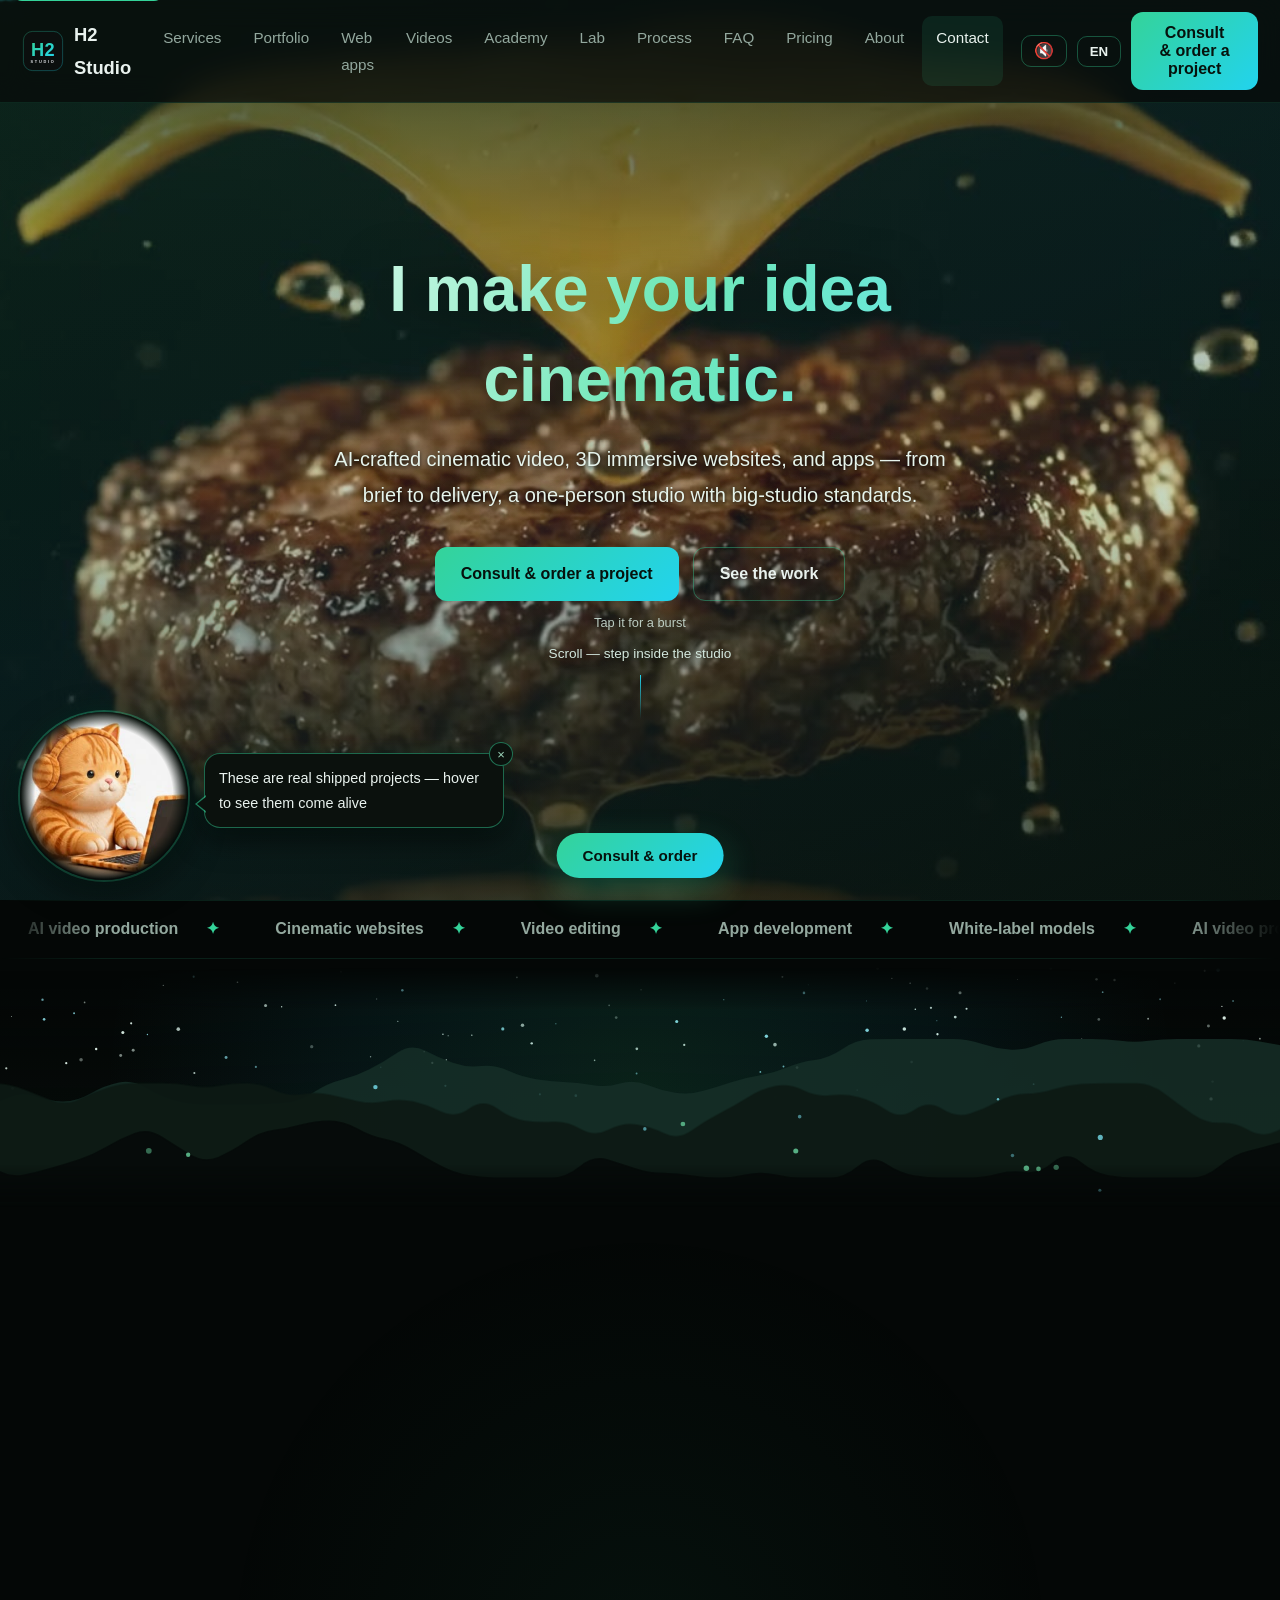
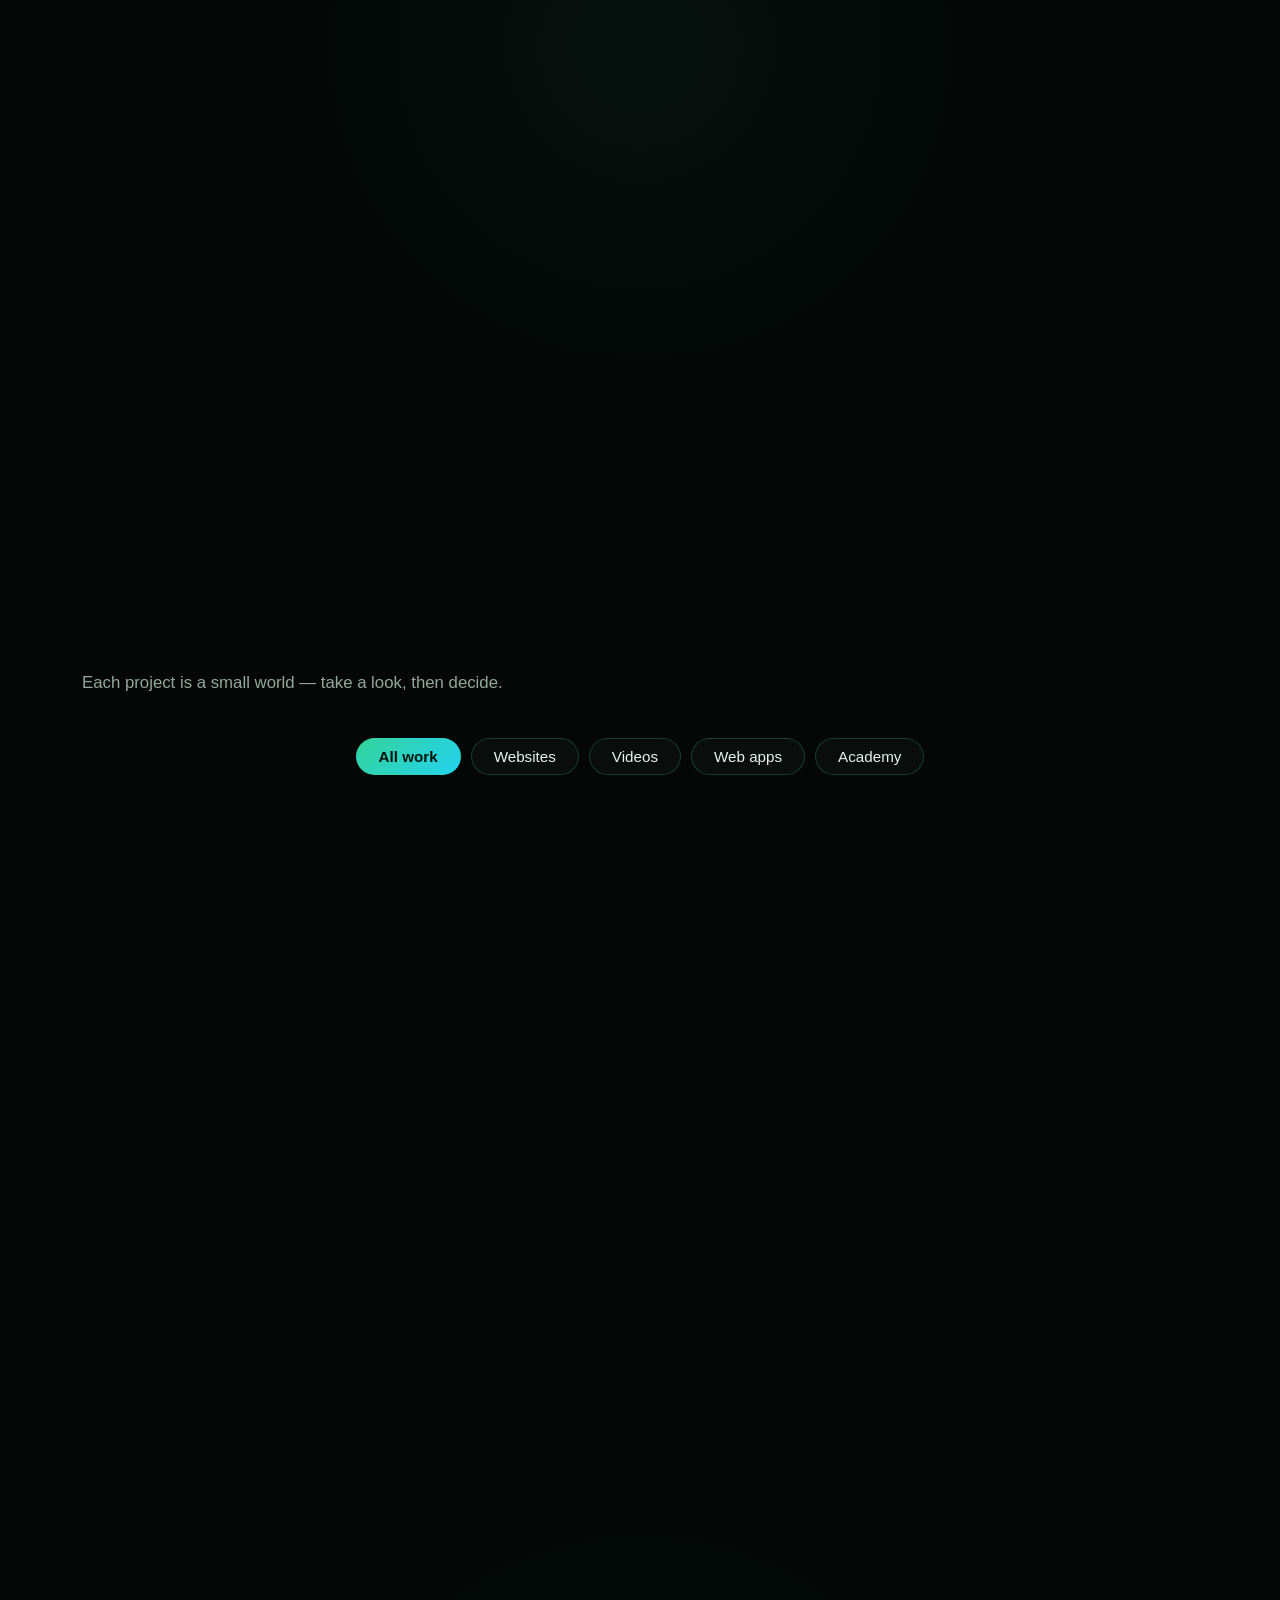
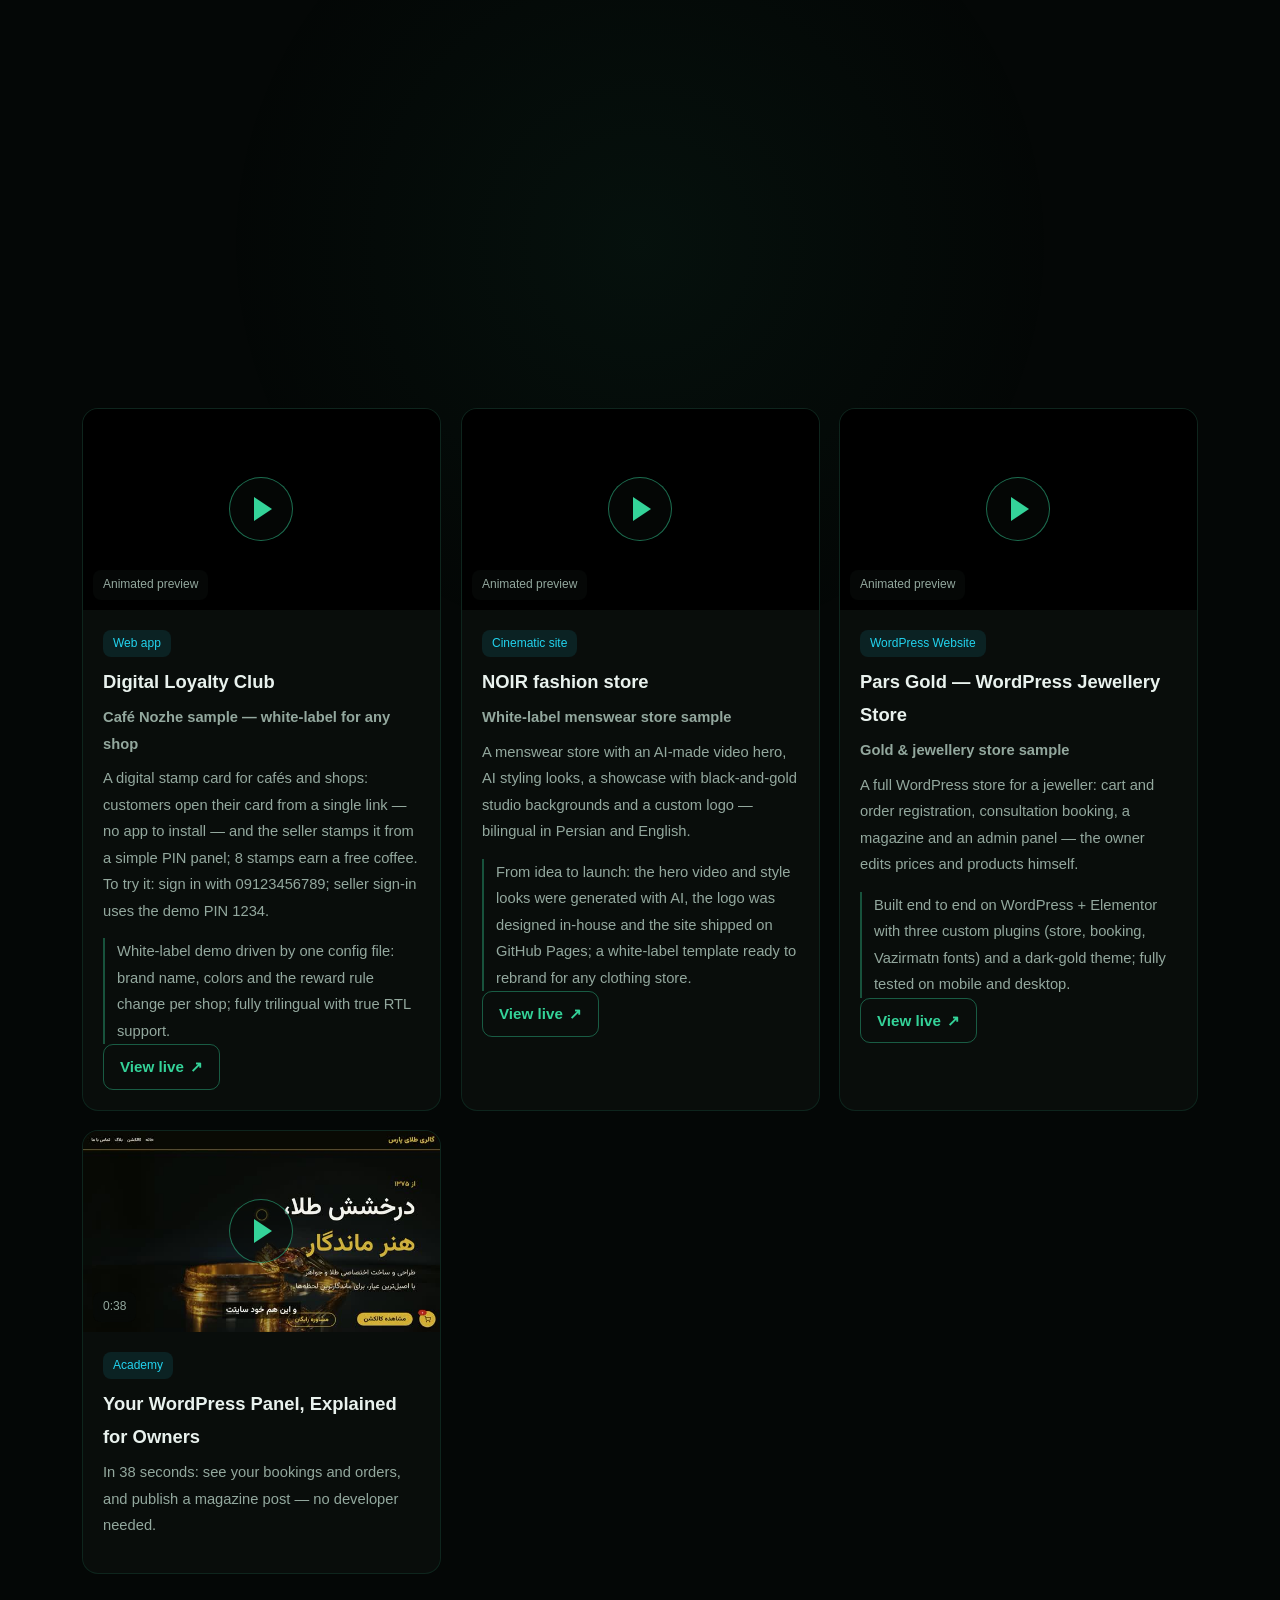
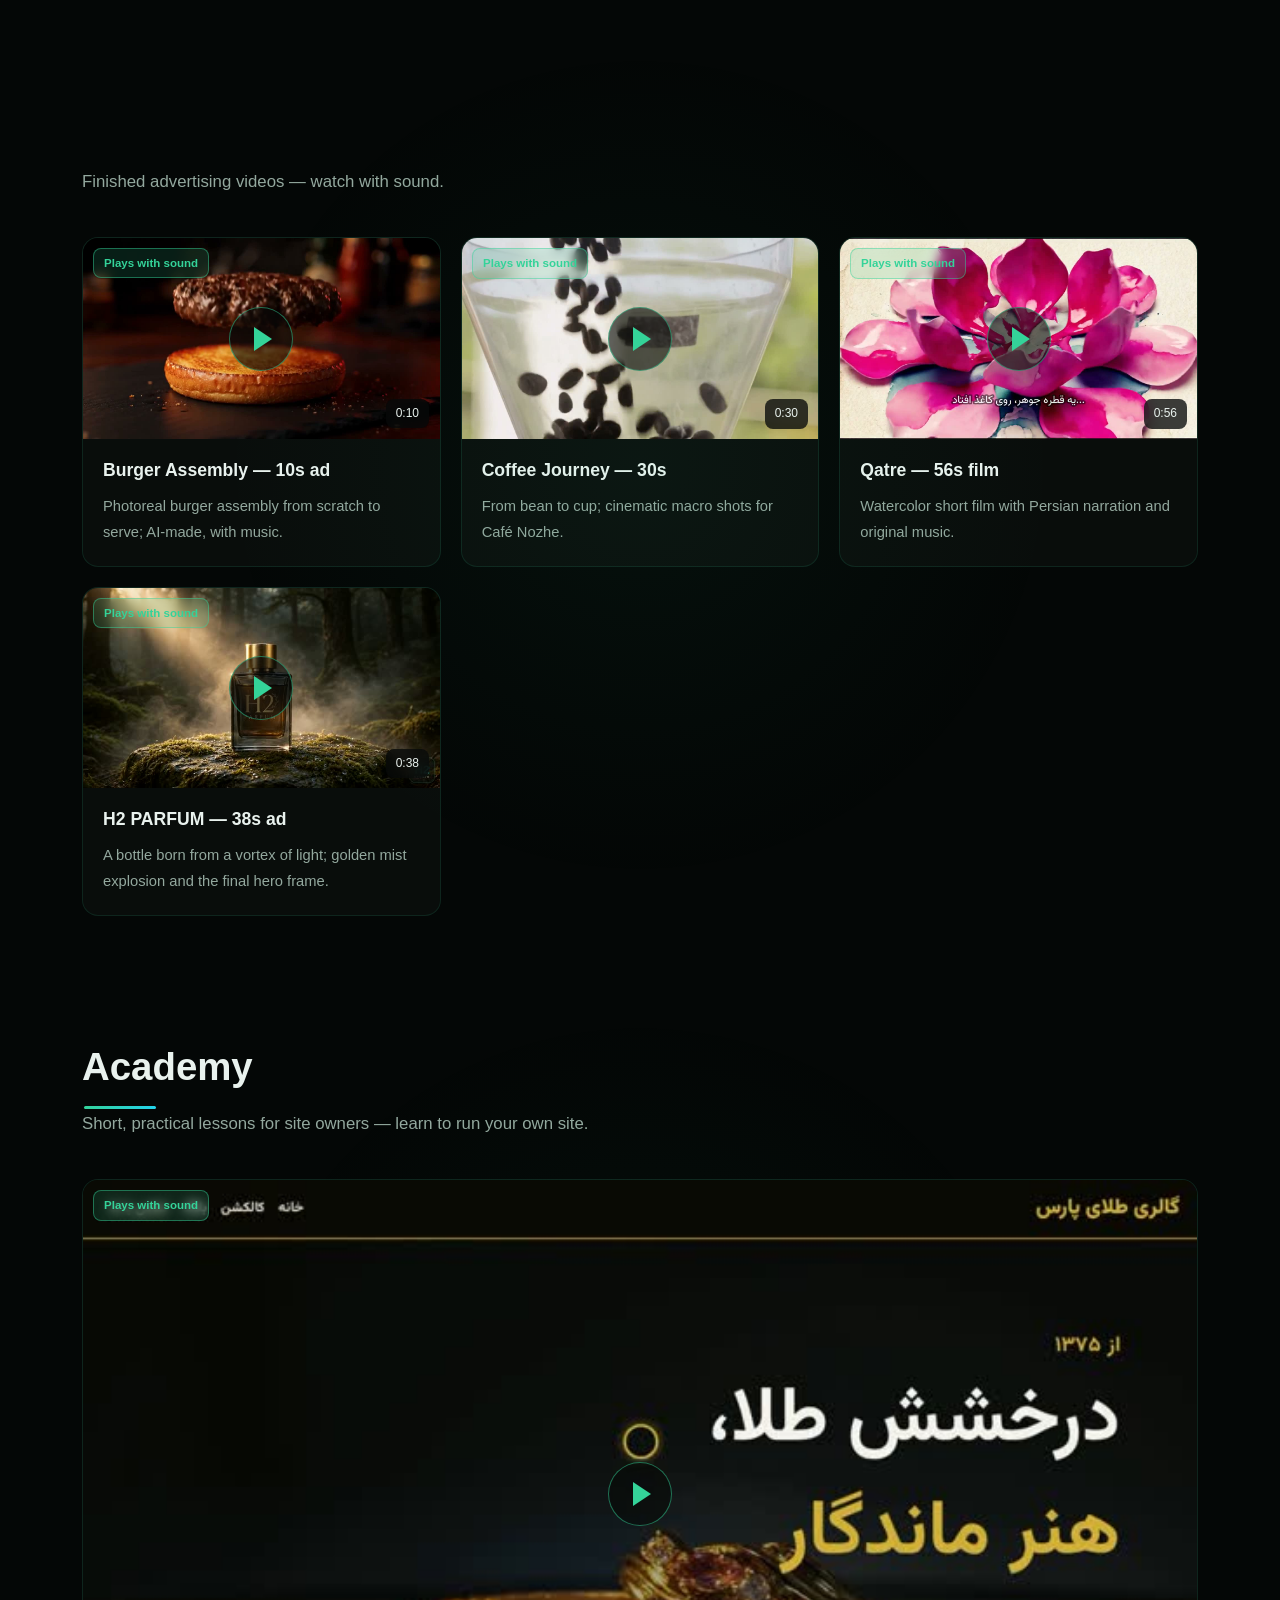
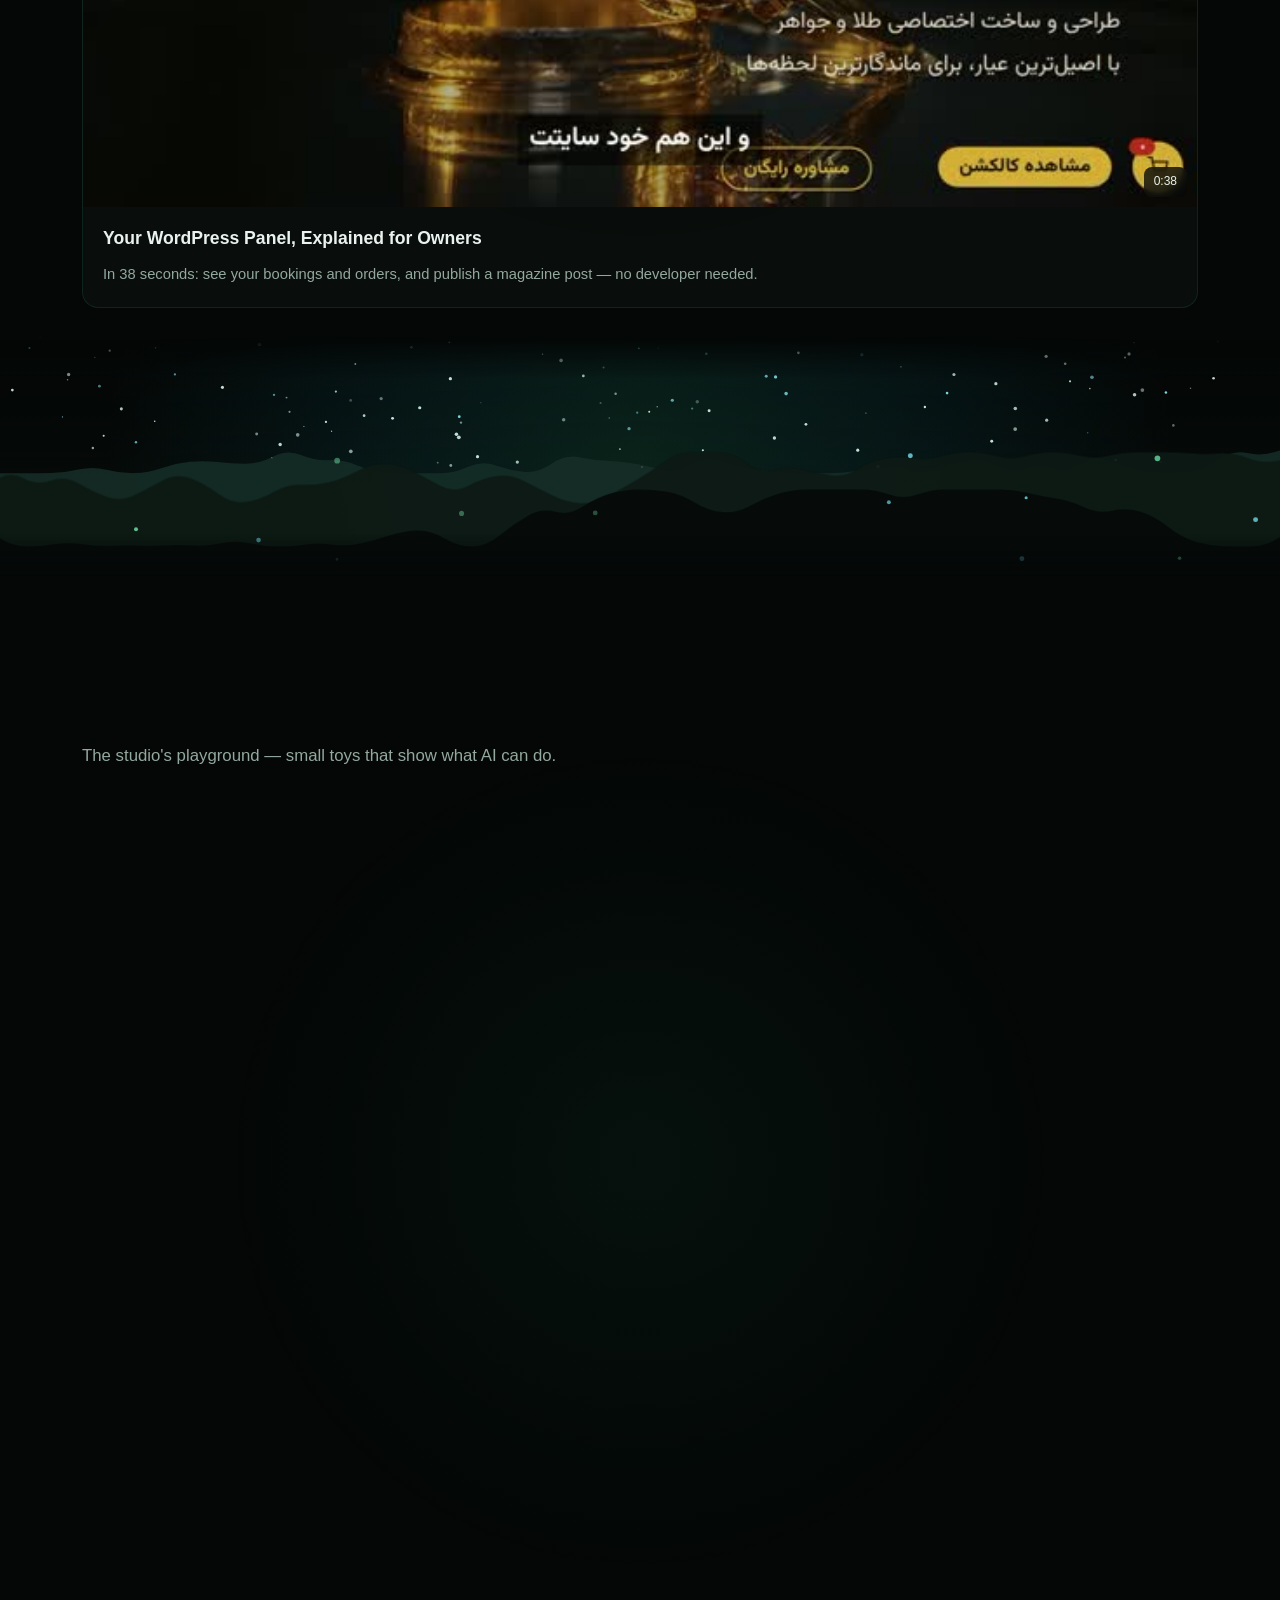
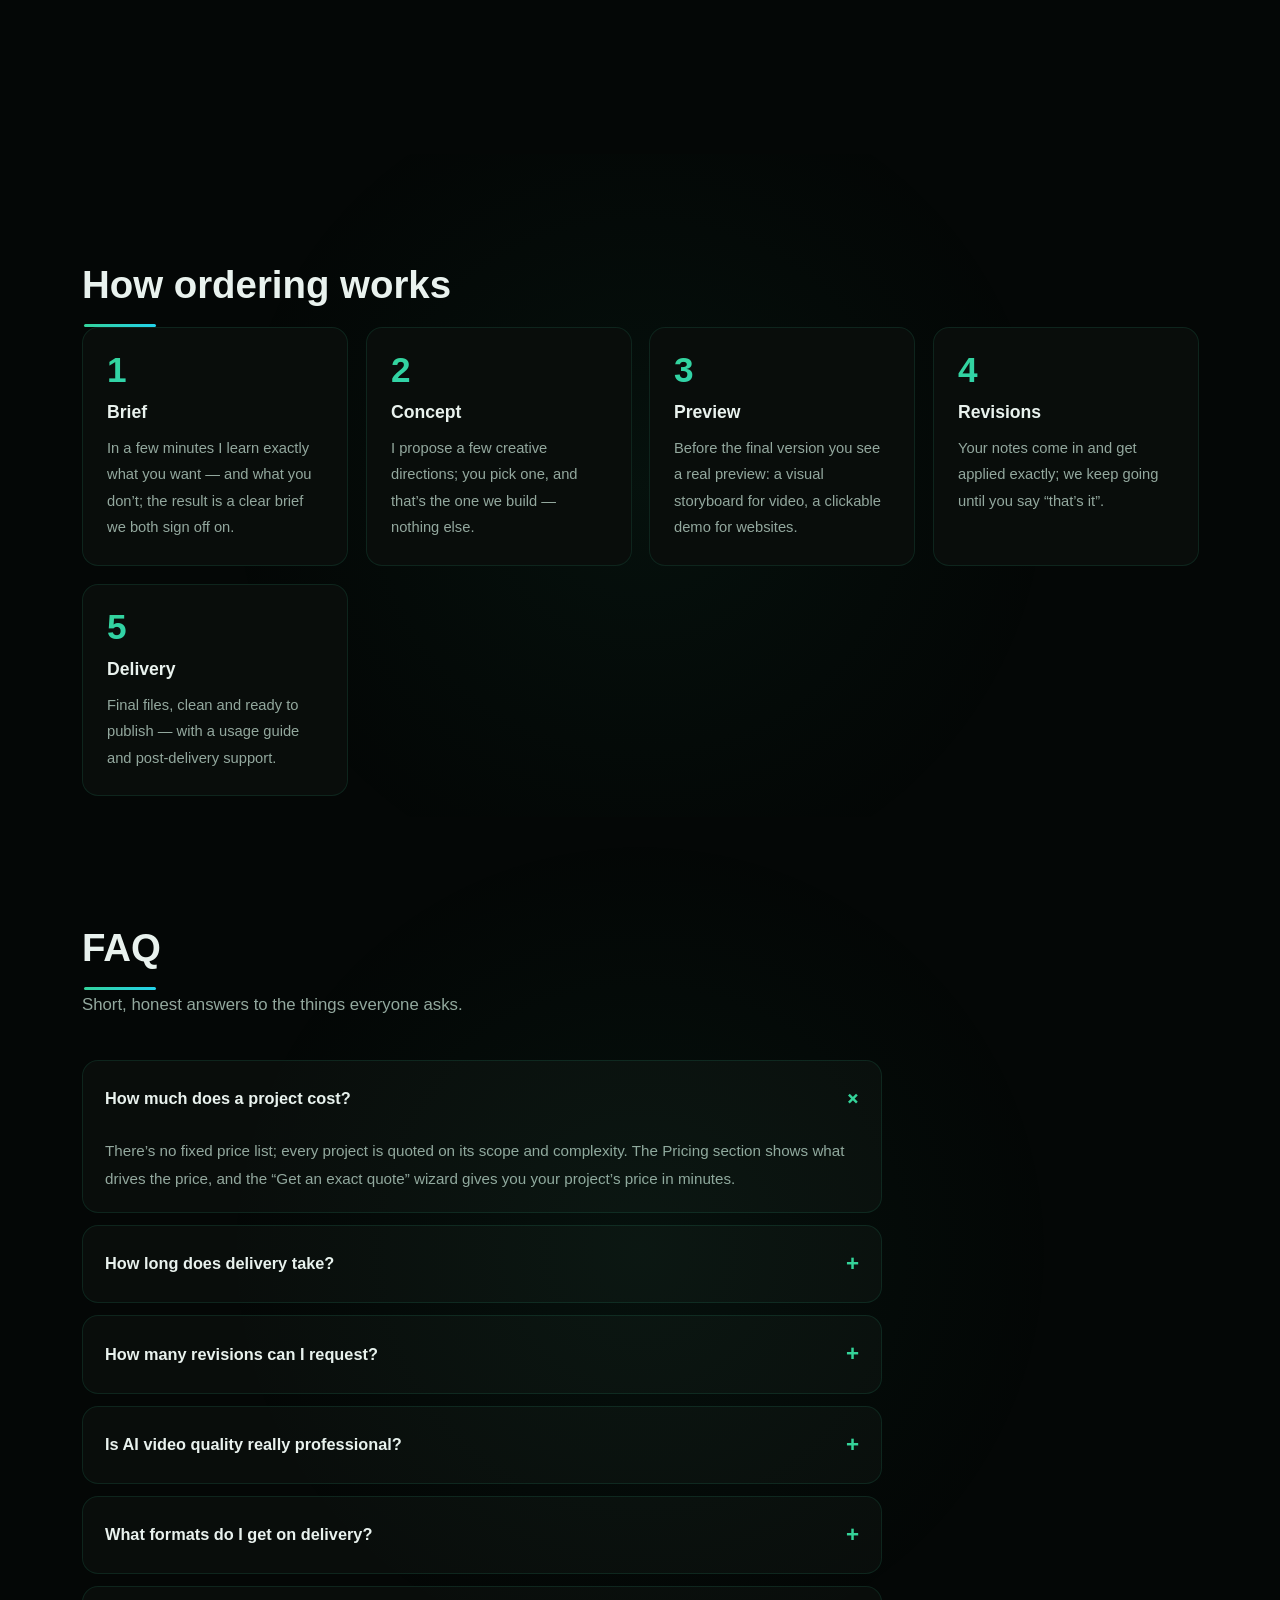
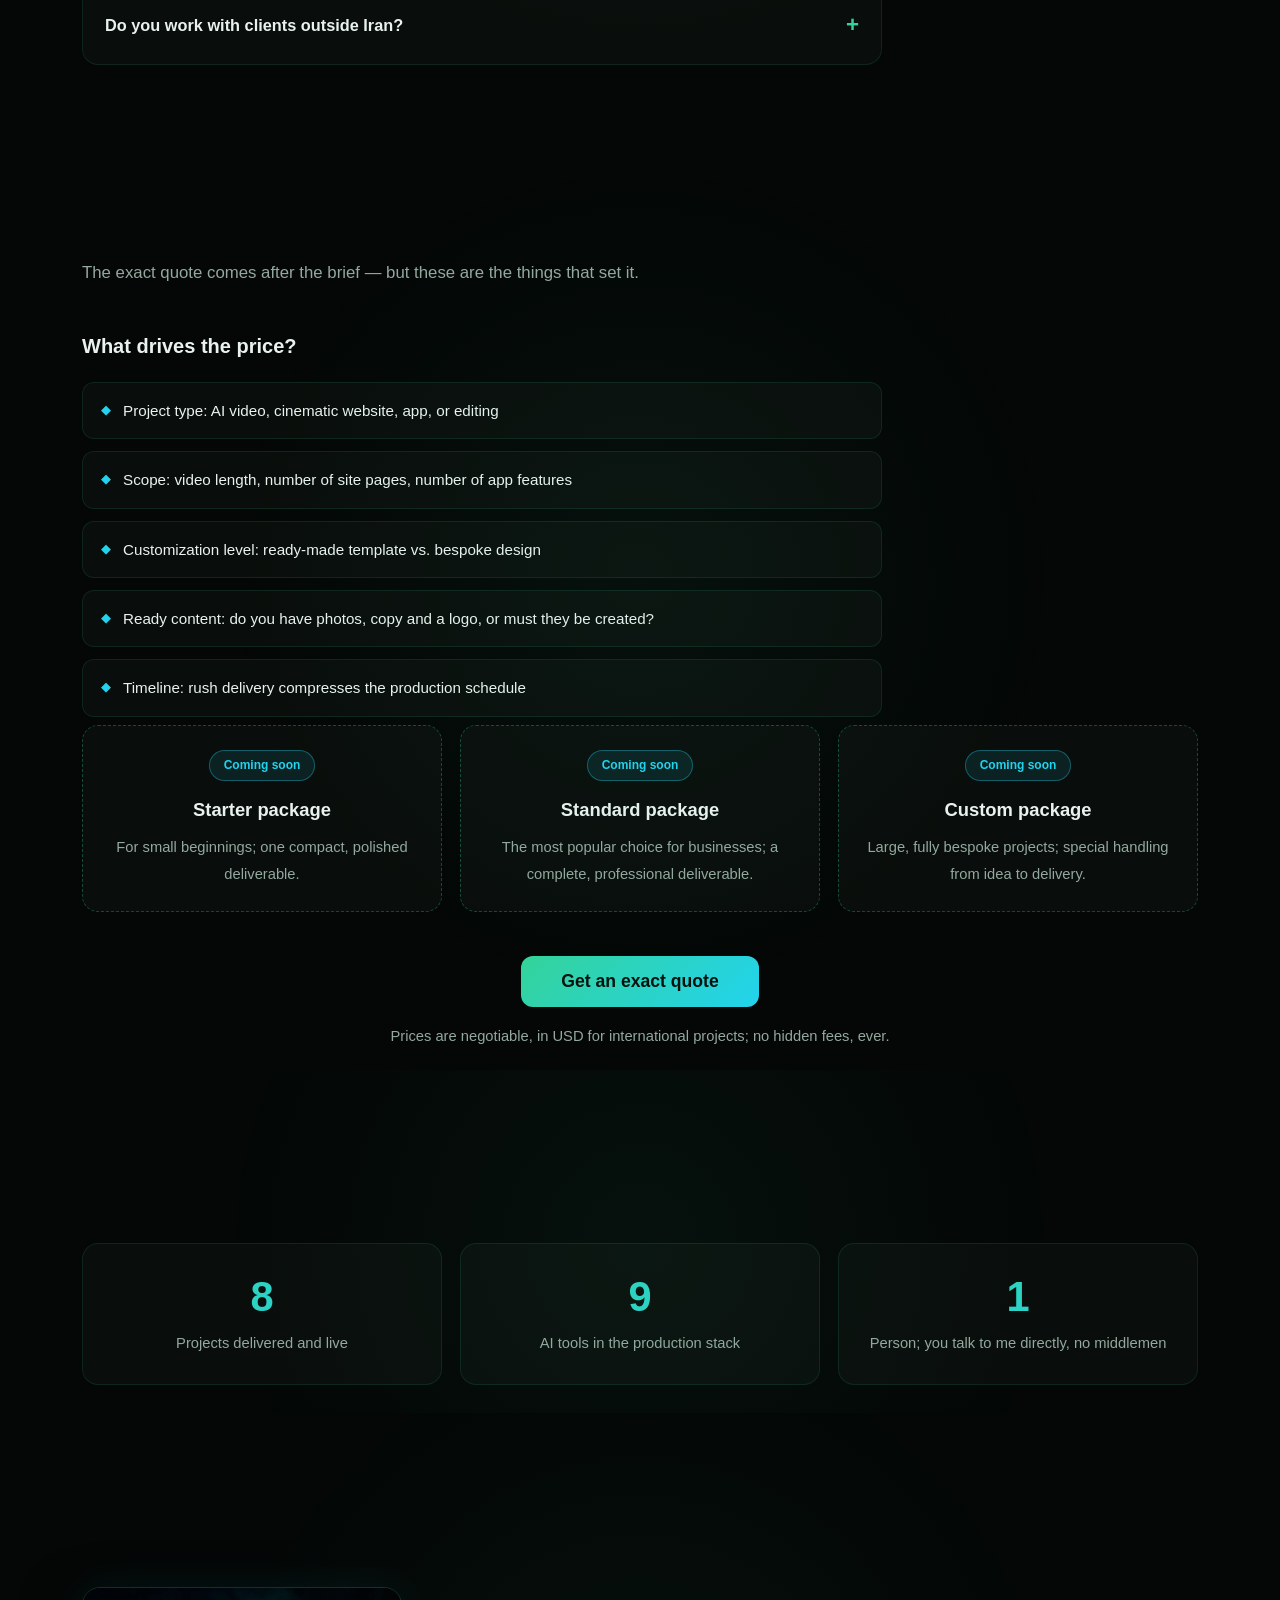
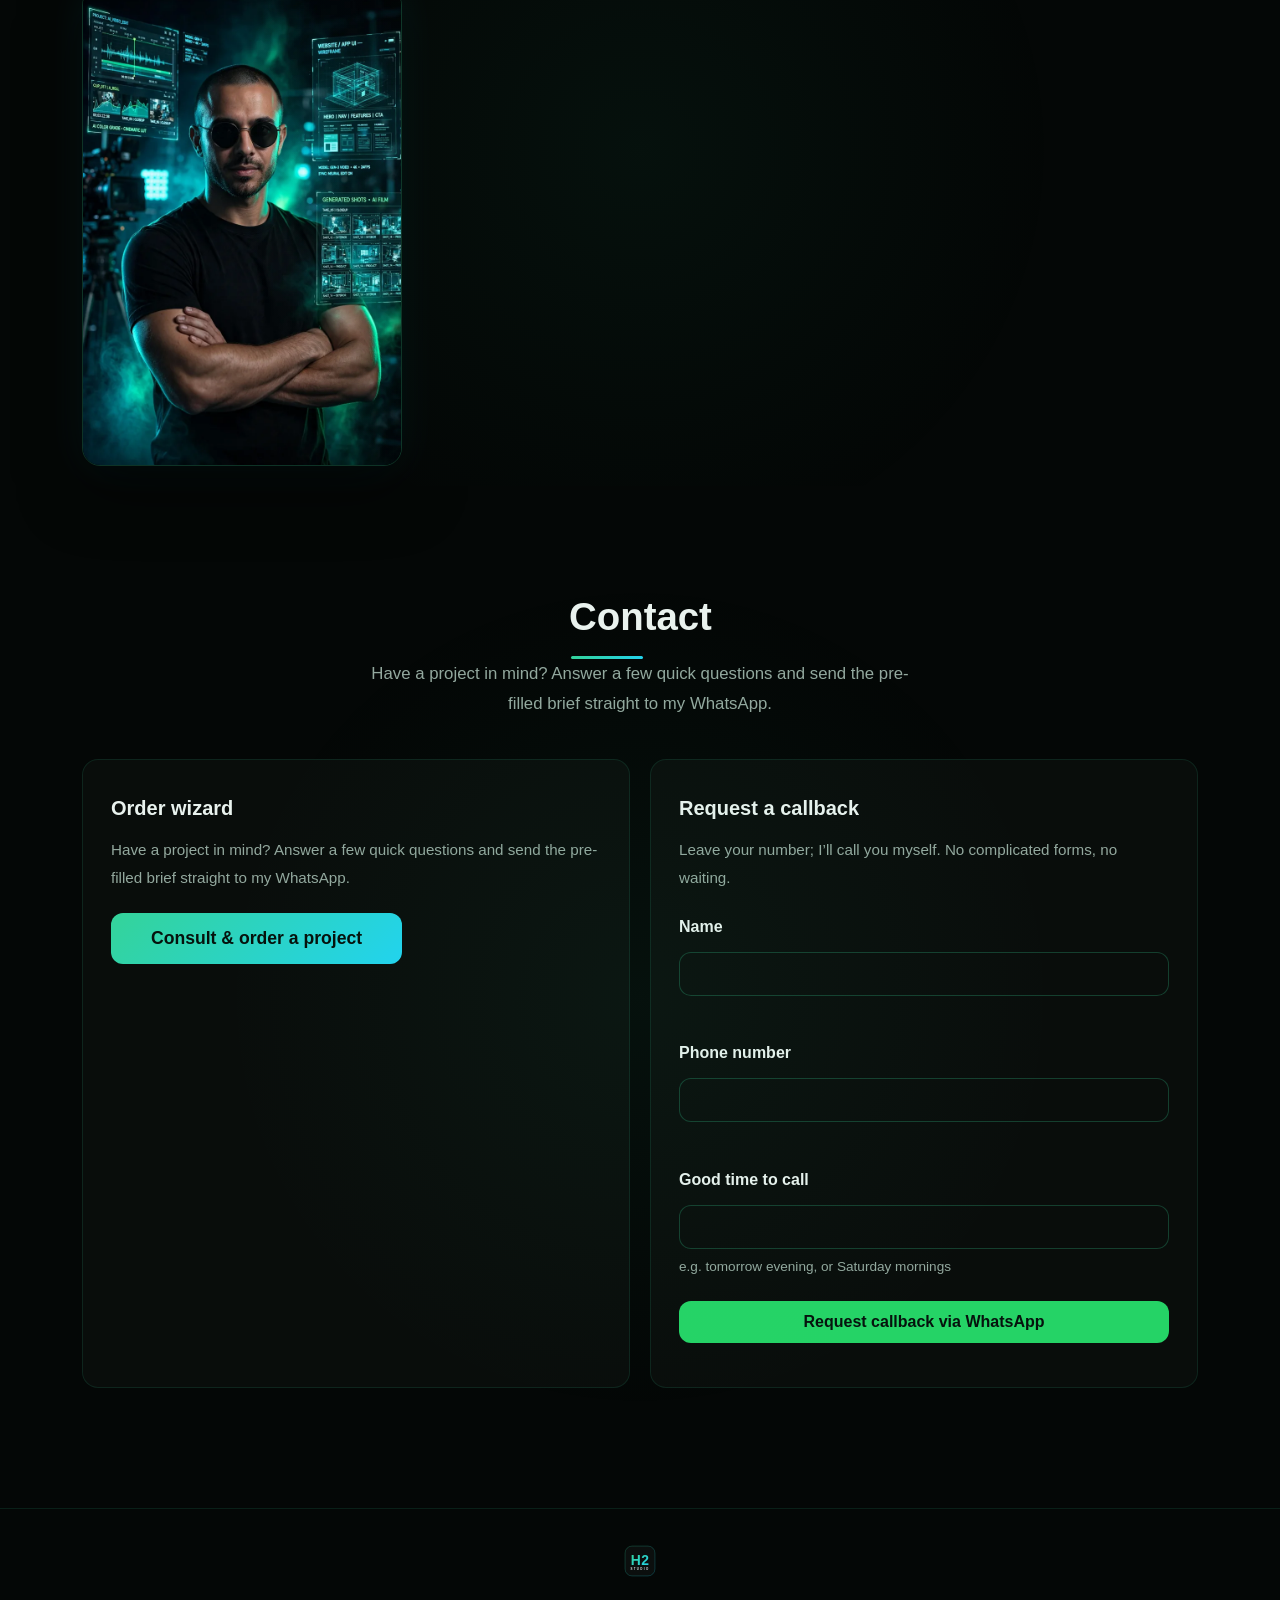
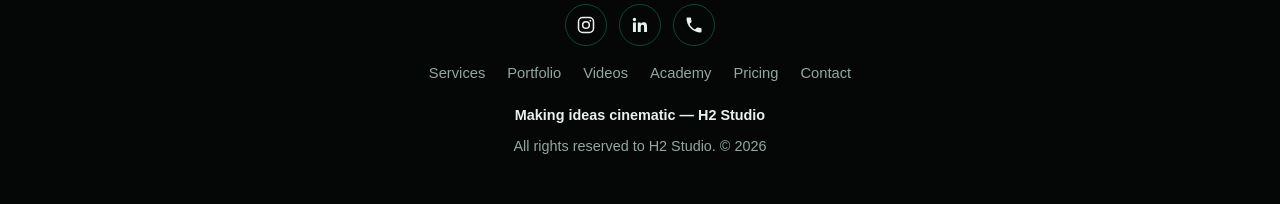
==== commit c2ccba47: "chore: retrigger Pages deploy" ====
--- a/index.html
+++ b/index.html
@@ -241,3 +241,5 @@
 <script src="assets/upgrades.js"></script>
 </body>
 </html>
+
+<!-- pages-redeploy 2026-10-27 -->
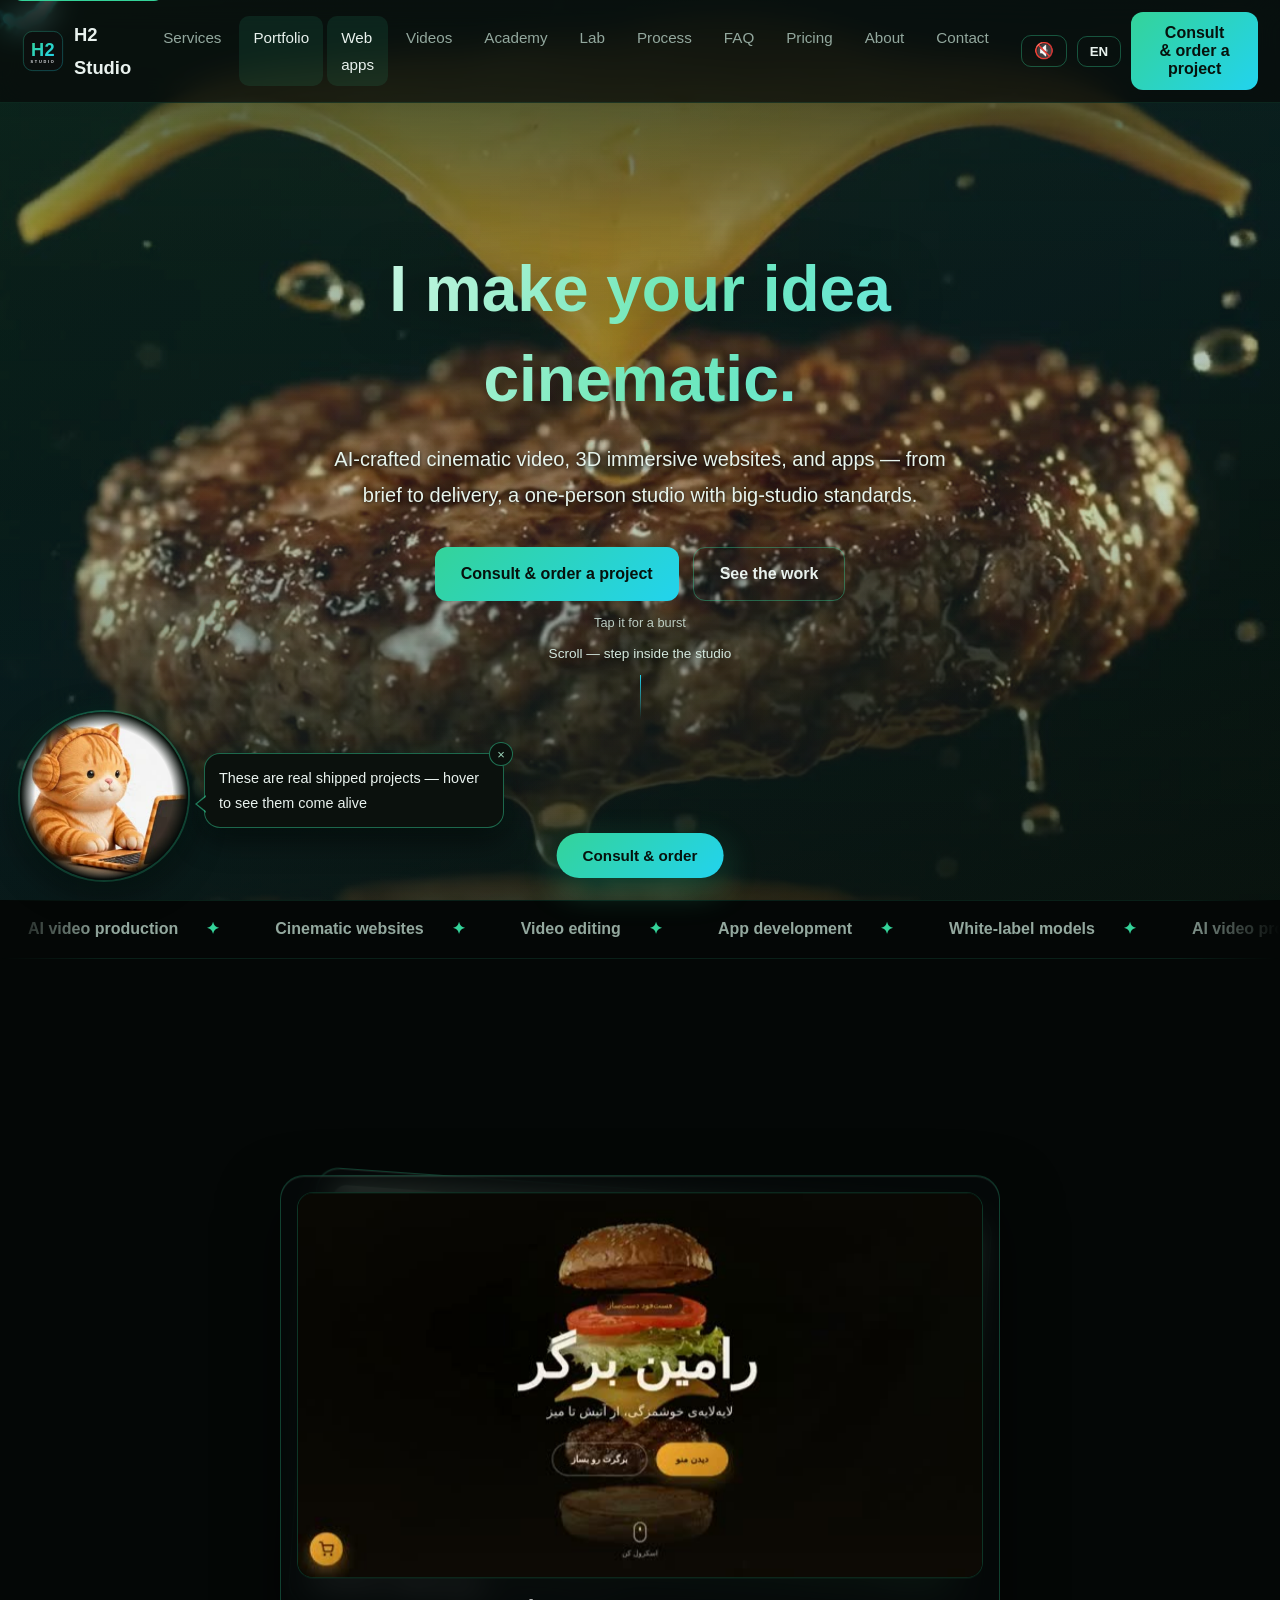
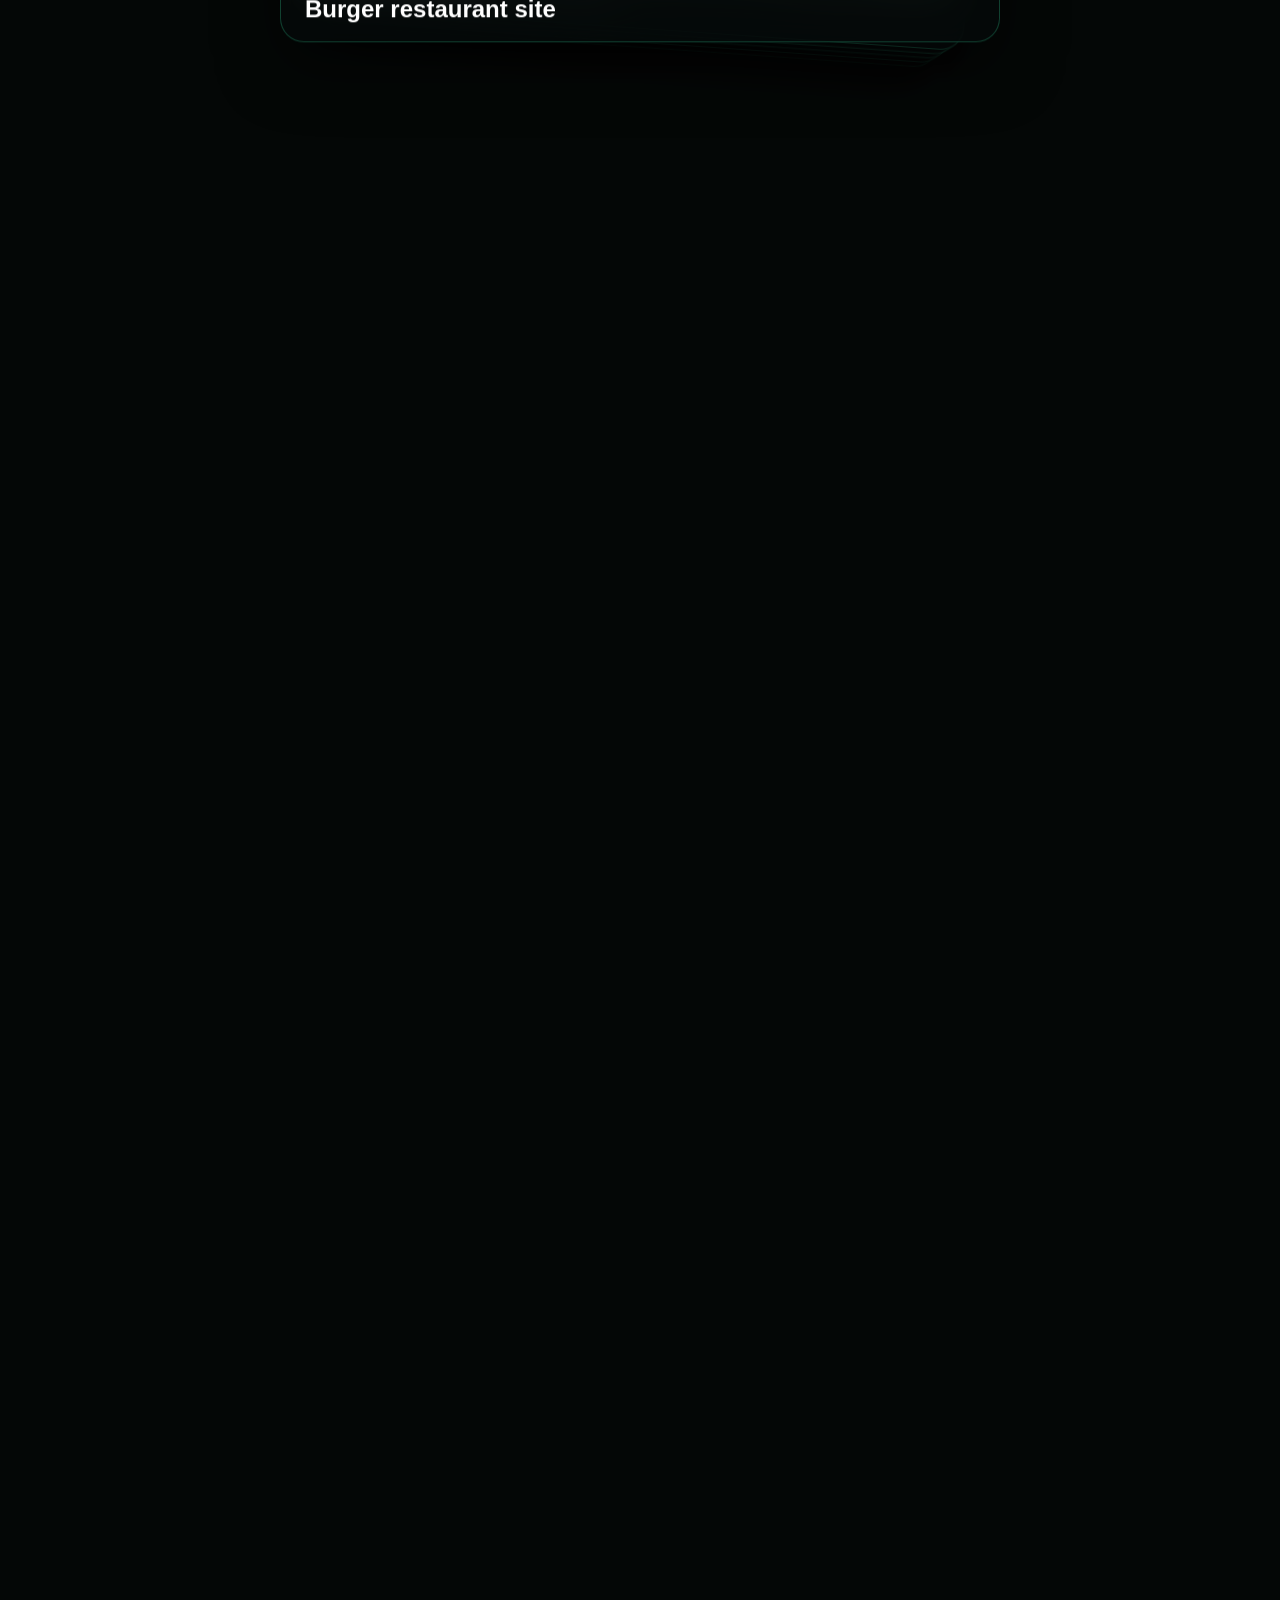
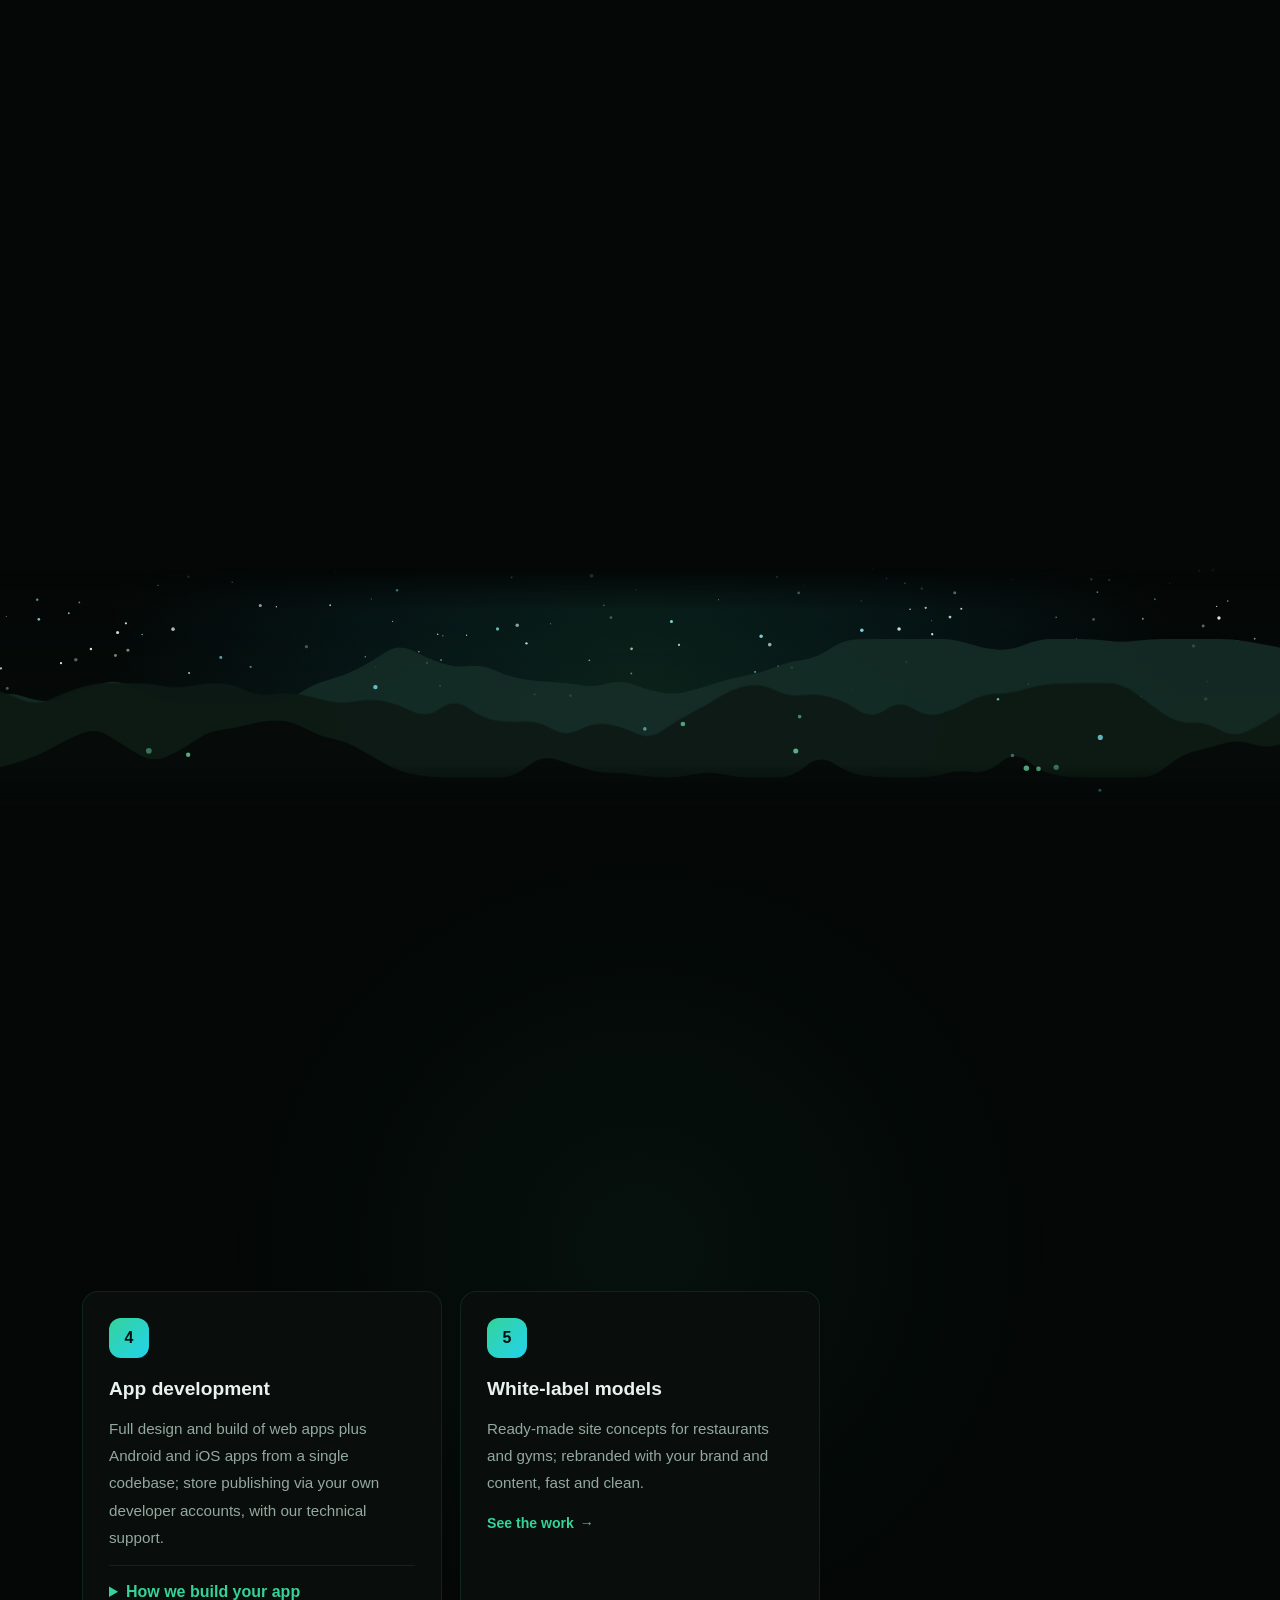
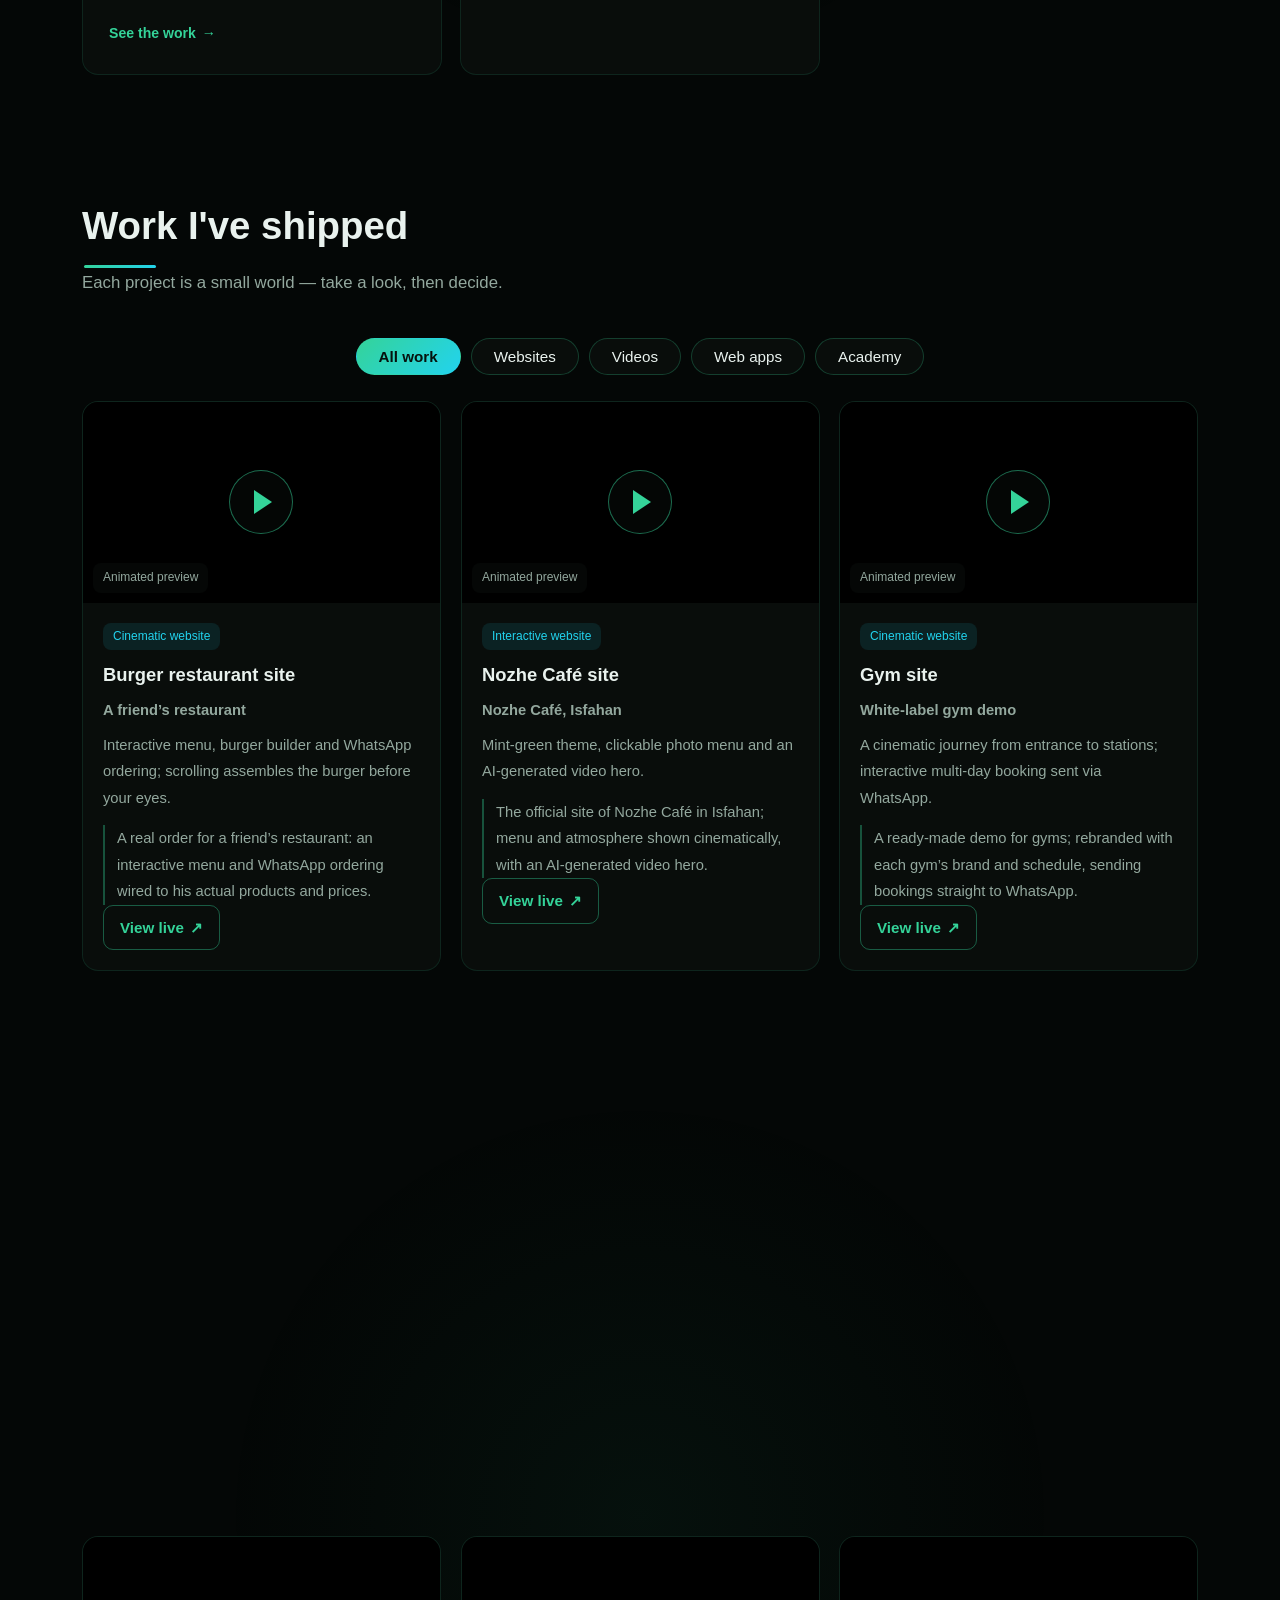
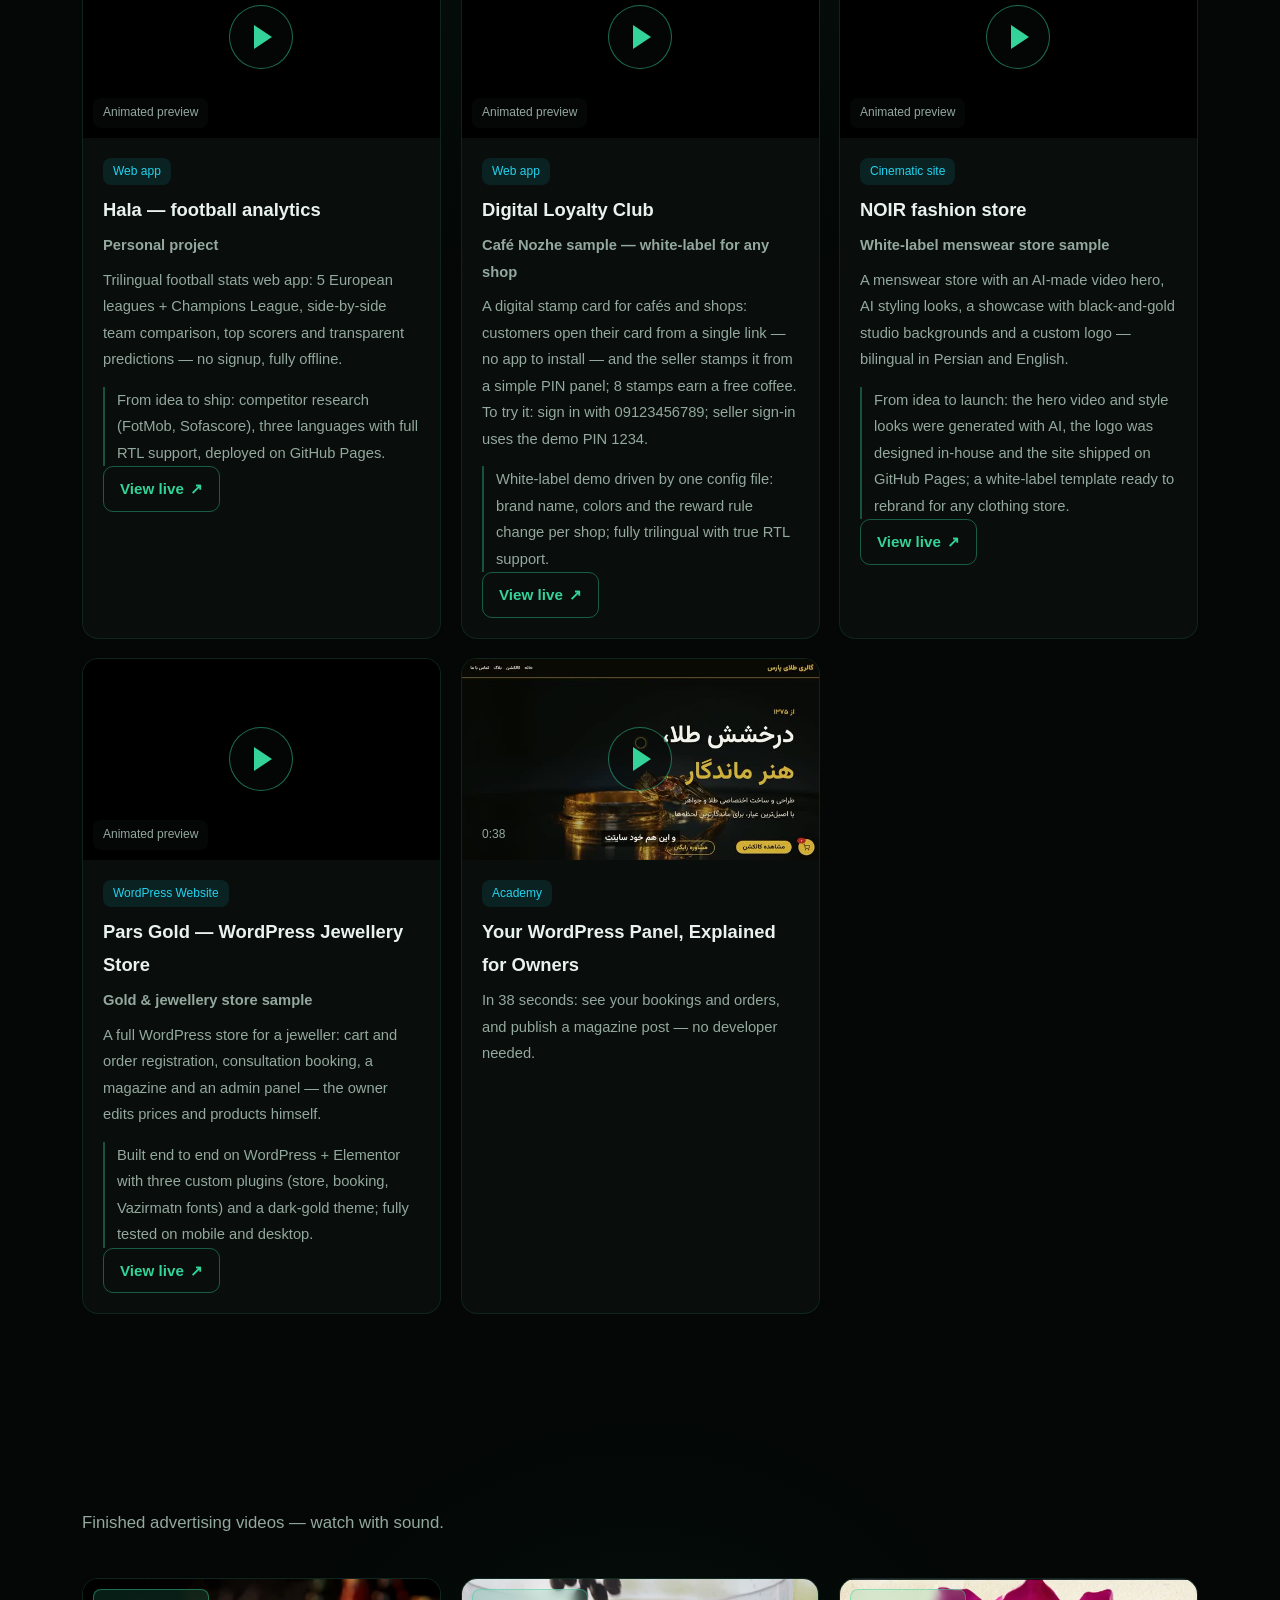
==== commit bedb8120: "Add stack+ring section: v2 tilt-and-discard stack + ring dispersal, glassy cards on aurora (approved" ====
--- a/index.html
+++ b/index.html
@@ -26,6 +26,7 @@
 <link rel="icon" href="assets/logo.svg" type="image/svg+xml">
 <link rel="stylesheet" href="styles.css">
 <link rel="stylesheet" href="assets/upgrades.css">
+<link rel="stylesheet" href="assets/cards.css">
 <link rel="stylesheet" href="assets/narengi.css">
 <link rel="stylesheet" href="assets/playful.css">
 </head>
@@ -74,6 +75,19 @@
         <span class="scroll-line"></span>
       </div>
       <div class="interact-hint" id="interactHint" aria-hidden="true"></div>
+    </div>
+  </section>
+
+  <!-- Stack+ring pilot layer v4: v2 reference SYSTEM (tilt-and-discard stack +
+       ring dispersal) adapted to OUR design (aurora scene, glass cards) -->
+  <section class="sr-section" id="services-swap">
+    <div class="sr-sticky" id="srSticky">
+      <div class="sr-stack" id="srStack"></div>
+      <div class="sr-ring" id="srRing">
+        <div class="sr-pill" id="srPill"></div>
+        <div class="sr-word" id="srWord"></div>
+        <div class="sr-tiles" id="srTiles"></div>
+      </div>
     </div>
   </section>
 
@@ -239,7 +253,7 @@
 <script src="assets/music-player.js"></script>
 <script src="assets/playful.js"></script>
 <script src="assets/upgrades.js"></script>
+<script src="assets/cards.js"></script>
 </body>
 </html>
-
 <!-- pages-redeploy 2026-10-27 -->
--- a/assets/cards.css
+++ b/assets/cards.css
@@ -0,0 +1,115 @@
+/* ============ Cards pilot layer v4 — STACK+RING (2026-10-30): the v2 reference
+   SYSTEM adapted to OUR design. Hamed confirmed with his own screenshots and
+   ordered: this very system, clean, glassy cards, our own model.
+   REFERENCE SYSTEM (figmaformotion.com/v2, verified + Hamed's screenshots):
+   - STACK phase: deck pinned in view; scroll-driven tilt-and-discard — the
+     top card rotates clockwise (~12-16deg) and slides up-right off the stack;
+     the card underneath straightens and scales up to front. NO page-flip
+     (no card back ever shown), no fade, no crossfade.
+   - RING phase: thumbnails disperse into a ring around a central pill; the
+     big center word changes as scrolling continues; then the ring scrolls
+     away normally. Everything scroll-driven, never autoplay/buttons.
+   OUR ADAPTATION (no copying of v2's visuals):
+   - the site's own fixed aurora layer stays the scene (sections transparent);
+   - GLASS cards/tiles (dark translucent + blur, emerald-tinted border);
+   - emerald #34d399 / cyan #22d3ee accents, our typography, our content.
+   Implementation: vanilla JS scroll driver + one sticky frame (sticky
+   pattern from local-web-3d-master/scroll-driven-3d.md, no GSAP) + the
+   media-weight rule (zero new media; existing light previews only, lazy,
+   front-card-only playback).
+   LESSONS: NEVER put overflow:hidden on any ancestor of a sticky element
+   (chapters-pilot F1) — only the sticky frame itself clips. ============ */
+
+.sr-section { position: relative; height: 1200vh; height: 1200svh; }
+.sr-sticky {
+  position: sticky; top: 0;
+  height: 100vh; height: 100svh;
+  overflow: hidden;
+}
+.sr-stack { position: absolute; inset: 0; }
+
+/* ---- stack cards: glass sheets, centered, JS-driven transforms ---- */
+.sr-card {
+  position: absolute; left: 50%; top: 50%;
+  width: min(720px, 86vw);
+  padding: 16px 16px 14px;
+  border-radius: 24px;
+  background: rgba(6, 10, 9, 0.78);
+  -webkit-backdrop-filter: blur(16px) saturate(140%);
+  backdrop-filter: blur(16px) saturate(140%);
+  border: 1px solid rgba(52, 211, 153, 0.28);
+  box-shadow: 0 24px 60px rgba(0, 0, 0, 0.5), inset 0 1px 0 rgba(255, 255, 255, 0.08);
+  will-change: transform;
+}
+.sr-card-media {
+  position: relative; aspect-ratio: 16 / 9;
+  background: #000; border-radius: 16px; overflow: hidden;
+  border: 1px solid rgba(52, 211, 153, 0.25);
+}
+.sr-card-media video { width: 100%; height: 100%; object-fit: cover; display: block; }
+.sr-card-title {
+  color: #fff; font-weight: 800;
+  font-size: clamp(1.15rem, 2.6vw, 1.5rem);
+  padding: 14px 8px 2px; text-align: start; line-height: 1.4;
+}
+
+/* ---- ring phase: pill + big word + glass tiles (JS positions tiles) ---- */
+.sr-ring { position: absolute; inset: 0; opacity: 0; pointer-events: none; }
+.sr-pill {
+  position: absolute; left: 50%; top: 39%;
+  transform: translate(-50%, -50%);
+  padding: 10px 26px; border-radius: 999px;
+  border: 1px solid rgba(233, 242, 238, 0.55);
+  background: rgba(6, 10, 9, 0.55);
+  color: #e9f2ee; font-size: clamp(0.95rem, 2.2vw, 1.25rem);
+  font-weight: 700; letter-spacing: 0.04em; white-space: nowrap;
+}
+.sr-word {
+  position: absolute; left: 50%; top: 56%;
+  transform: translate(-50%, -50%);
+  color: #fff; font-weight: 900; line-height: 1.05; white-space: nowrap;
+  font-size: clamp(2.6rem, 9vw, 6.5rem);
+  text-shadow: 0 6px 30px rgba(0, 0, 0, 0.45);
+}
+.sr-tiles { position: absolute; inset: 0; }
+.sr-tile {
+  position: absolute; left: 50%; top: 50%;
+  width: clamp(96px, 13vw, 160px); aspect-ratio: 16 / 10;
+  border-radius: 14px; overflow: hidden;
+  background: rgba(6, 10, 9, 0.72);
+  -webkit-backdrop-filter: blur(10px) saturate(140%);
+  backdrop-filter: blur(10px) saturate(140%);
+  border: 1px solid rgba(52, 211, 153, 0.3);
+  box-shadow: 0 14px 34px rgba(0, 0, 0, 0.45);
+  will-change: transform;
+}
+.sr-tile video { width: 100%; height: 100%; object-fit: cover; display: block; }
+
+/* ---- enriched lightbox actions (injected by cards.js, unchanged) ---- */
+.cs-lb-actions { display: flex; flex-wrap: wrap; gap: 10px; margin-top: 14px; }
+.cs-lb-actions:empty { display: none; }
+
+/* ---- mobile ---- */
+@media (max-width: 760px) {
+  .sr-card { width: 88vw; padding: 12px 12px 10px; }
+  .sr-tile { width: clamp(84px, 26vw, 120px); }
+  .sr-pill { top: 38%; }
+  .sr-word { top: 54%; }
+}
+
+/* ---- reduced motion: static stack + static ring, no autoplay ---- */
+.sr-reduced.sr-section { height: auto; }
+.sr-reduced .sr-sticky { position: static; height: auto; overflow: visible; }
+.sr-reduced .sr-stack {
+  position: static; display: flex; flex-direction: column;
+  gap: 24px; align-items: center; padding: 24px 16px;
+}
+.sr-reduced .sr-card { position: static; transform: none !important; }
+.sr-reduced .sr-ring { position: static; opacity: 1; }
+.sr-reduced .sr-pill { position: static; transform: none; margin: 8px auto; width: max-content; }
+.sr-reduced .sr-word { position: static; transform: none; text-align: center; margin: 8px 0 20px; }
+.sr-reduced .sr-tiles {
+  position: static; display: flex; flex-wrap: wrap;
+  justify-content: center; gap: 12px; padding-bottom: 32px;
+}
+.sr-reduced .sr-tile { position: static; transform: none !important; }
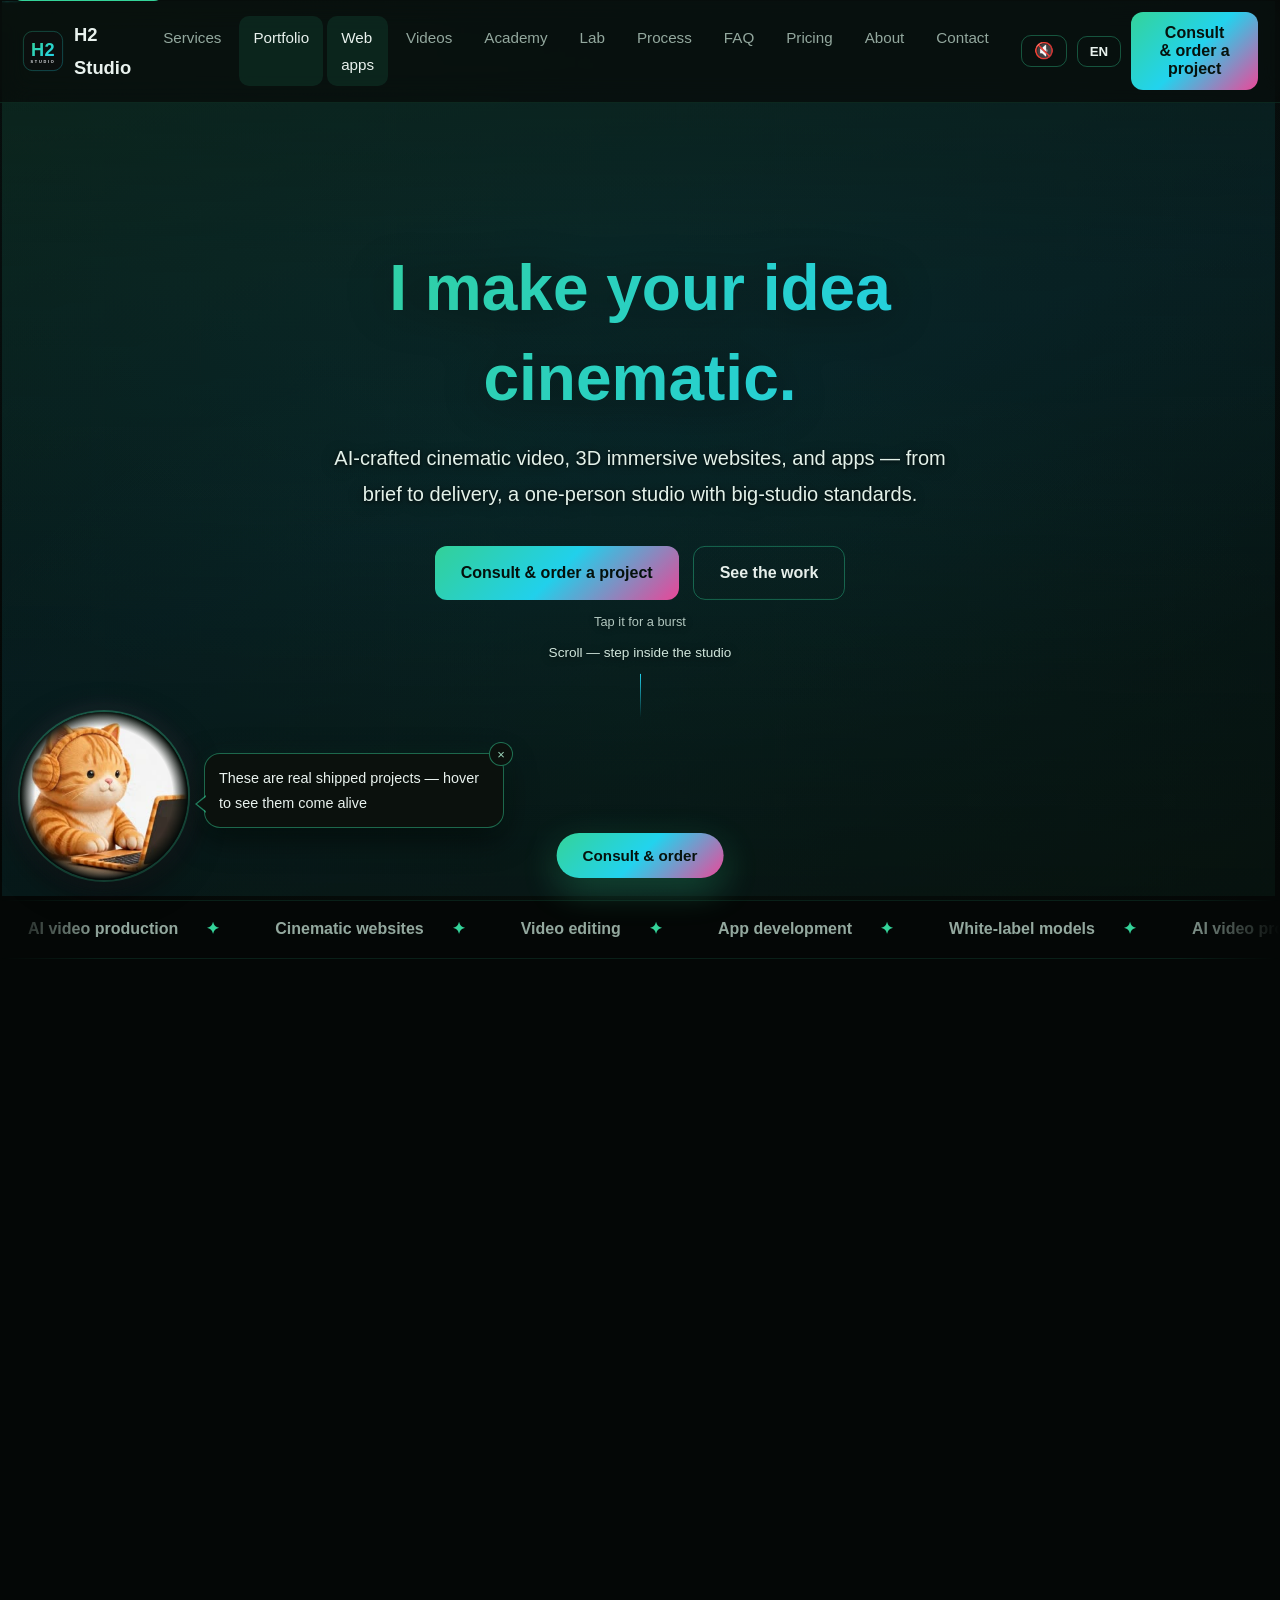
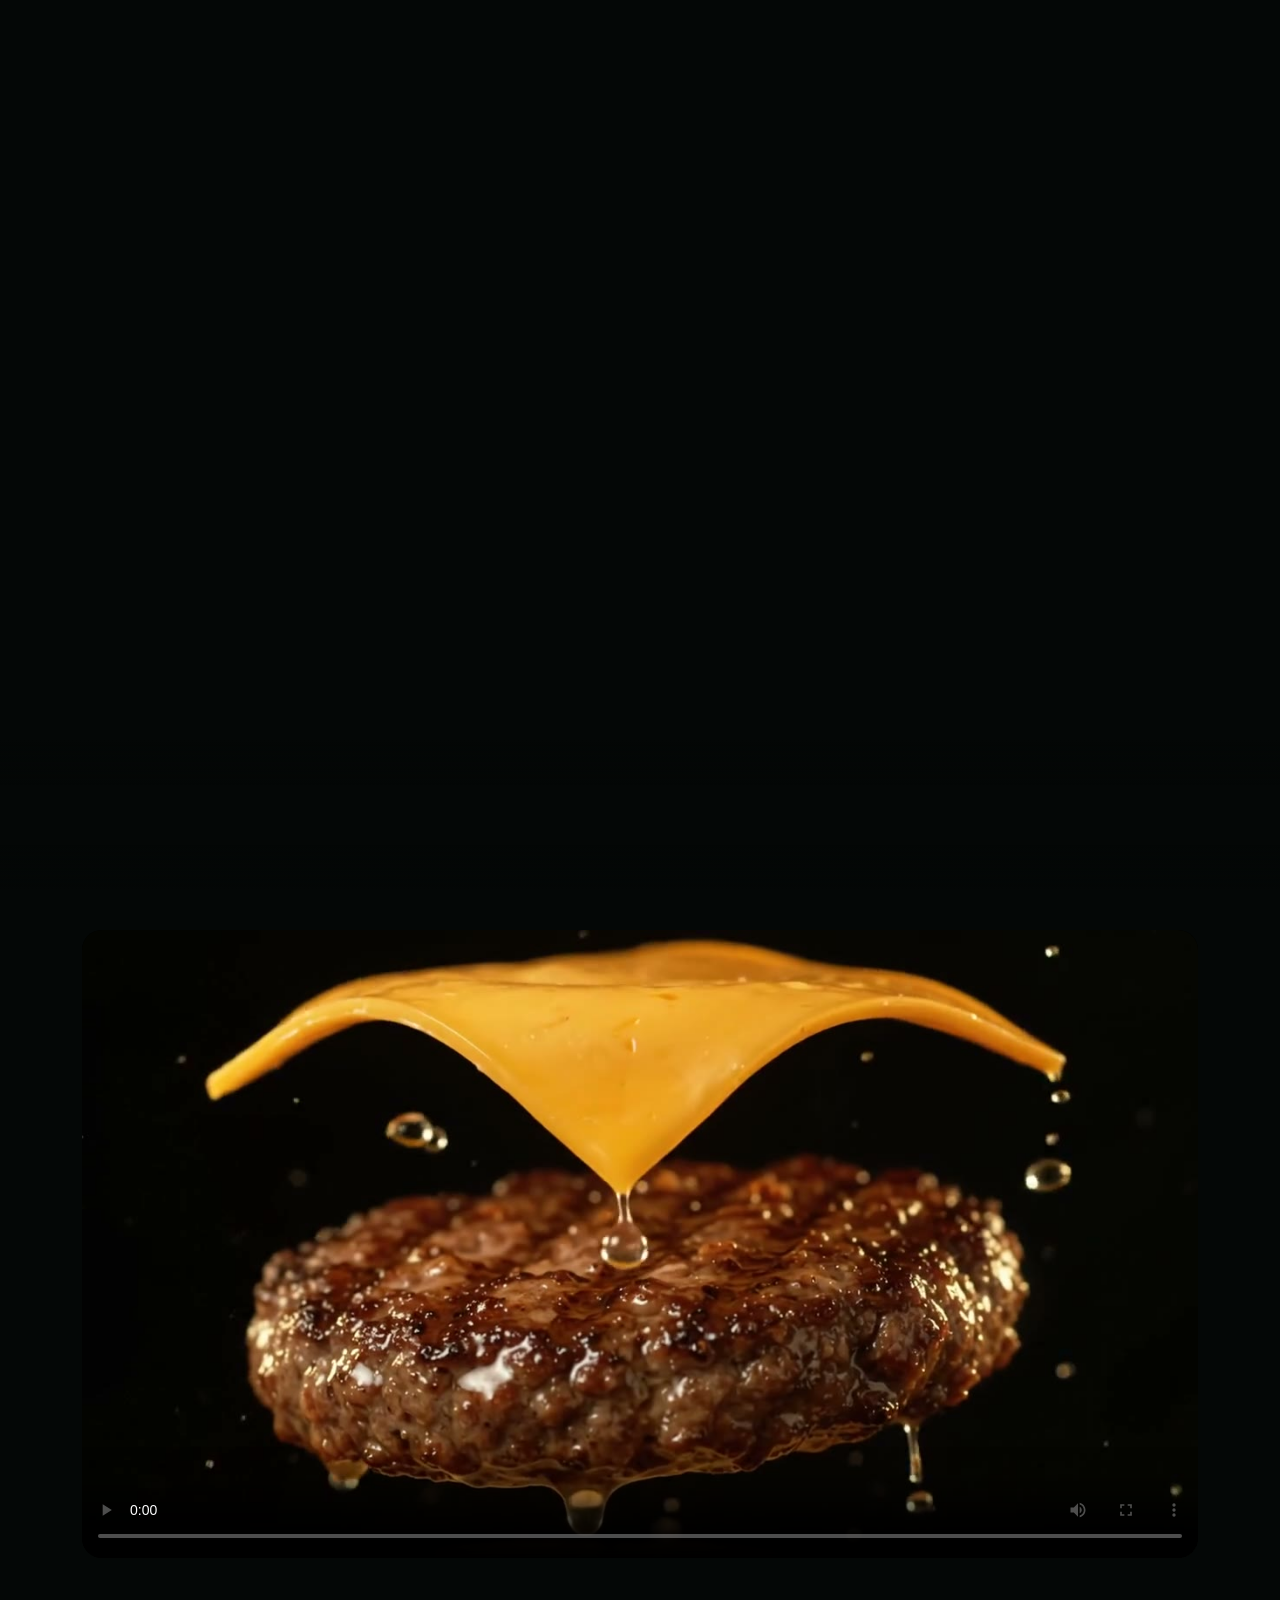
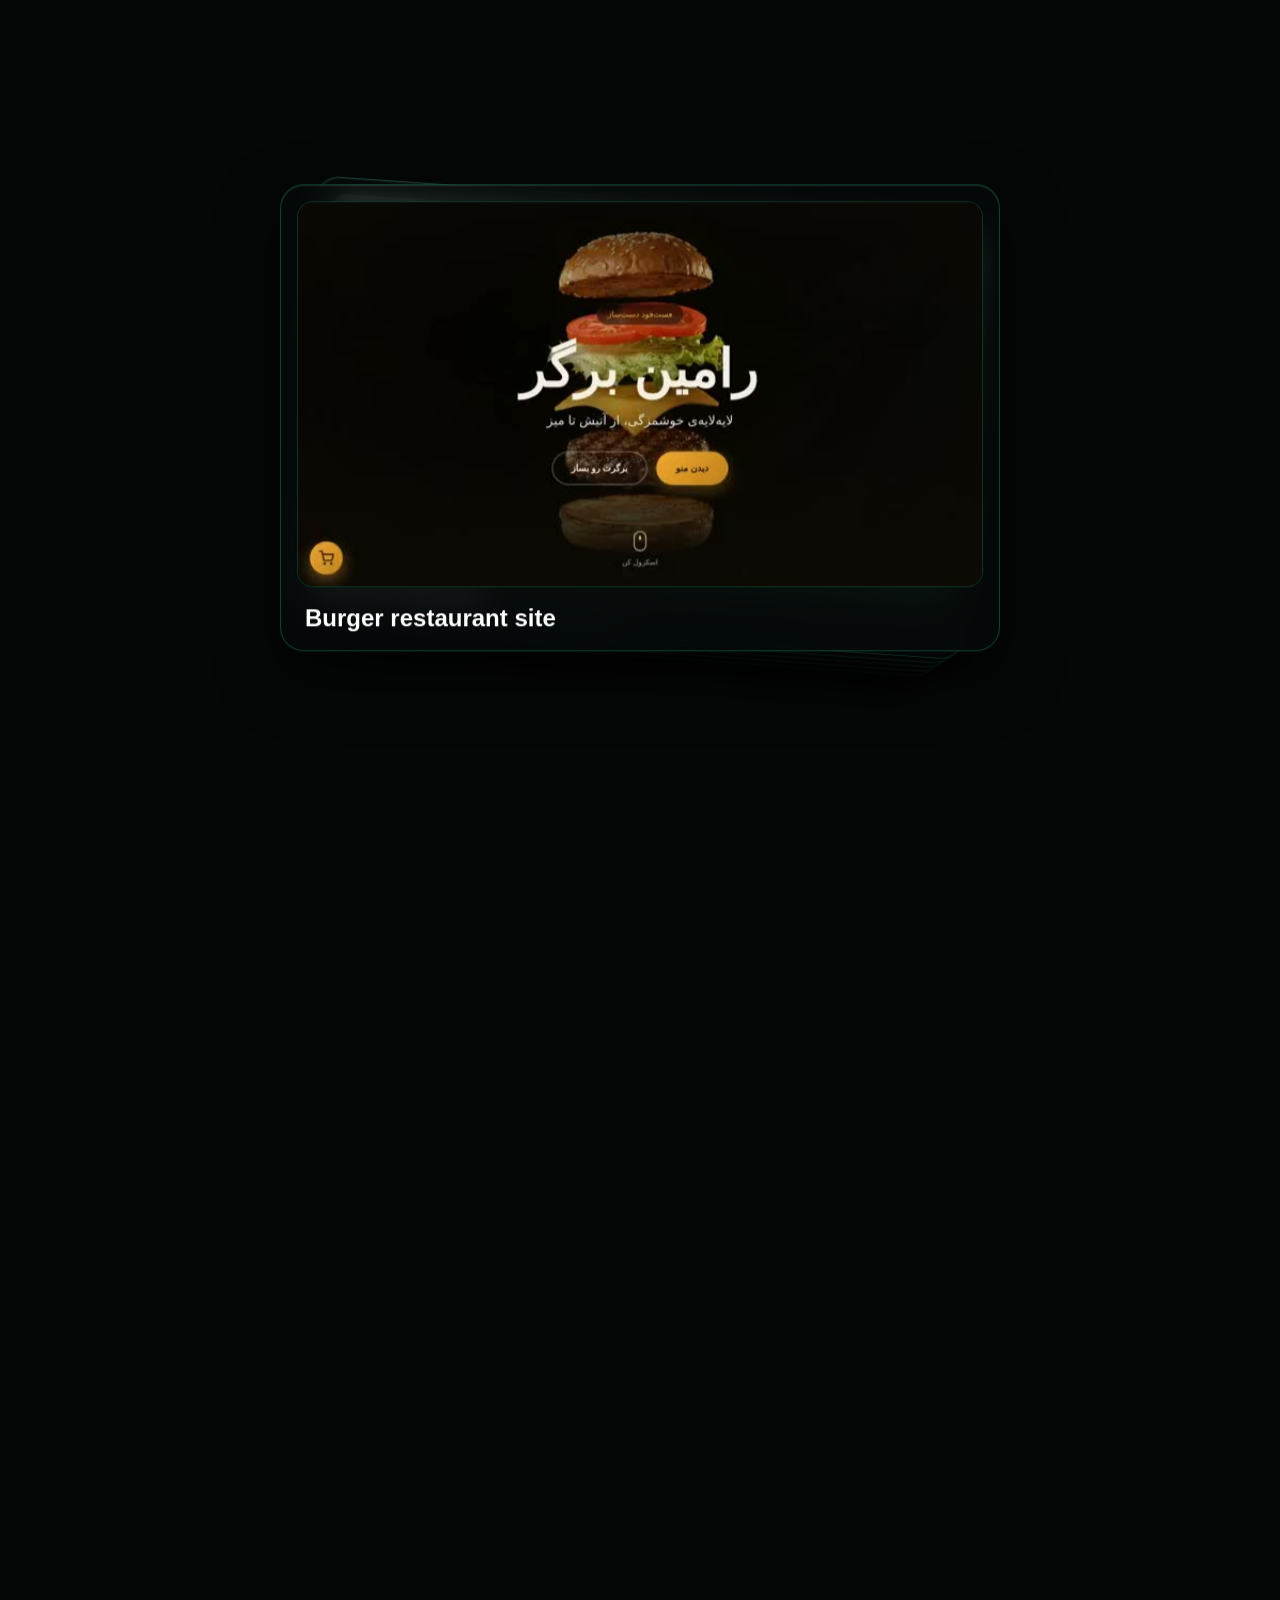
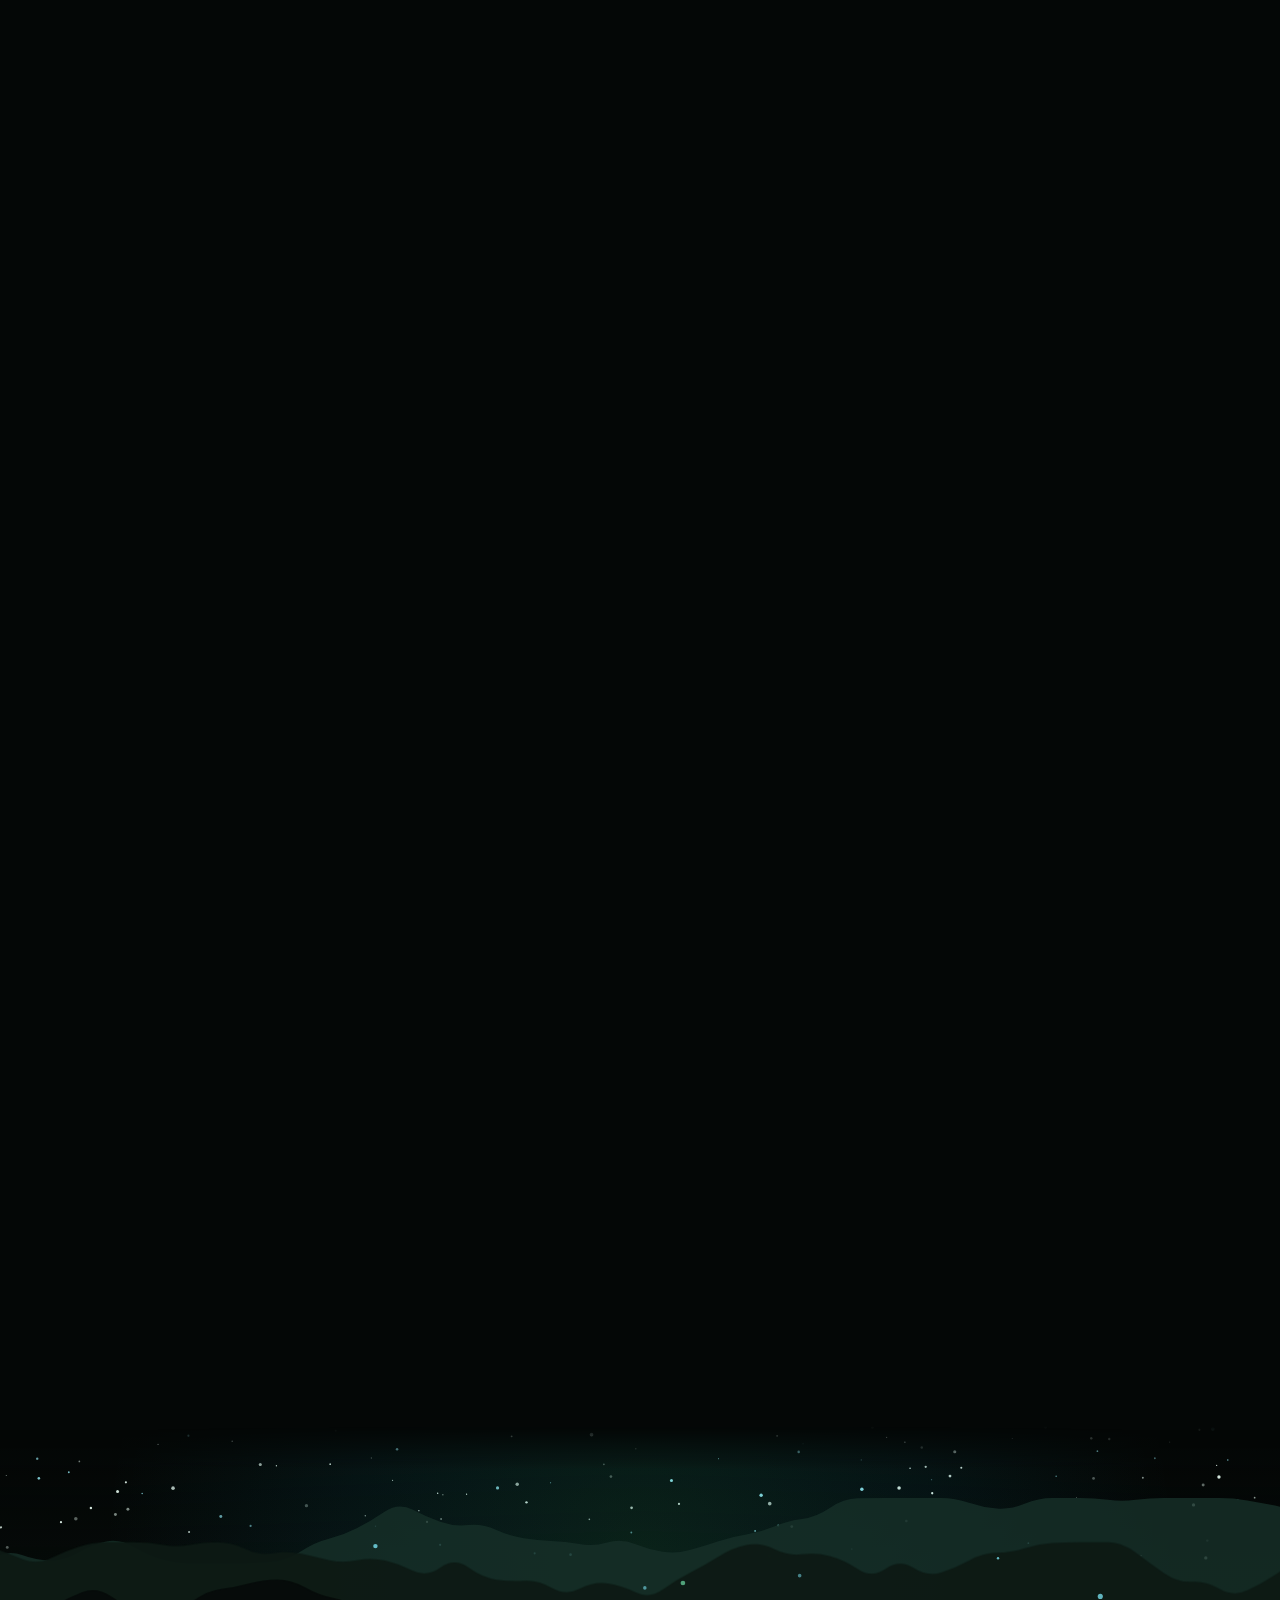
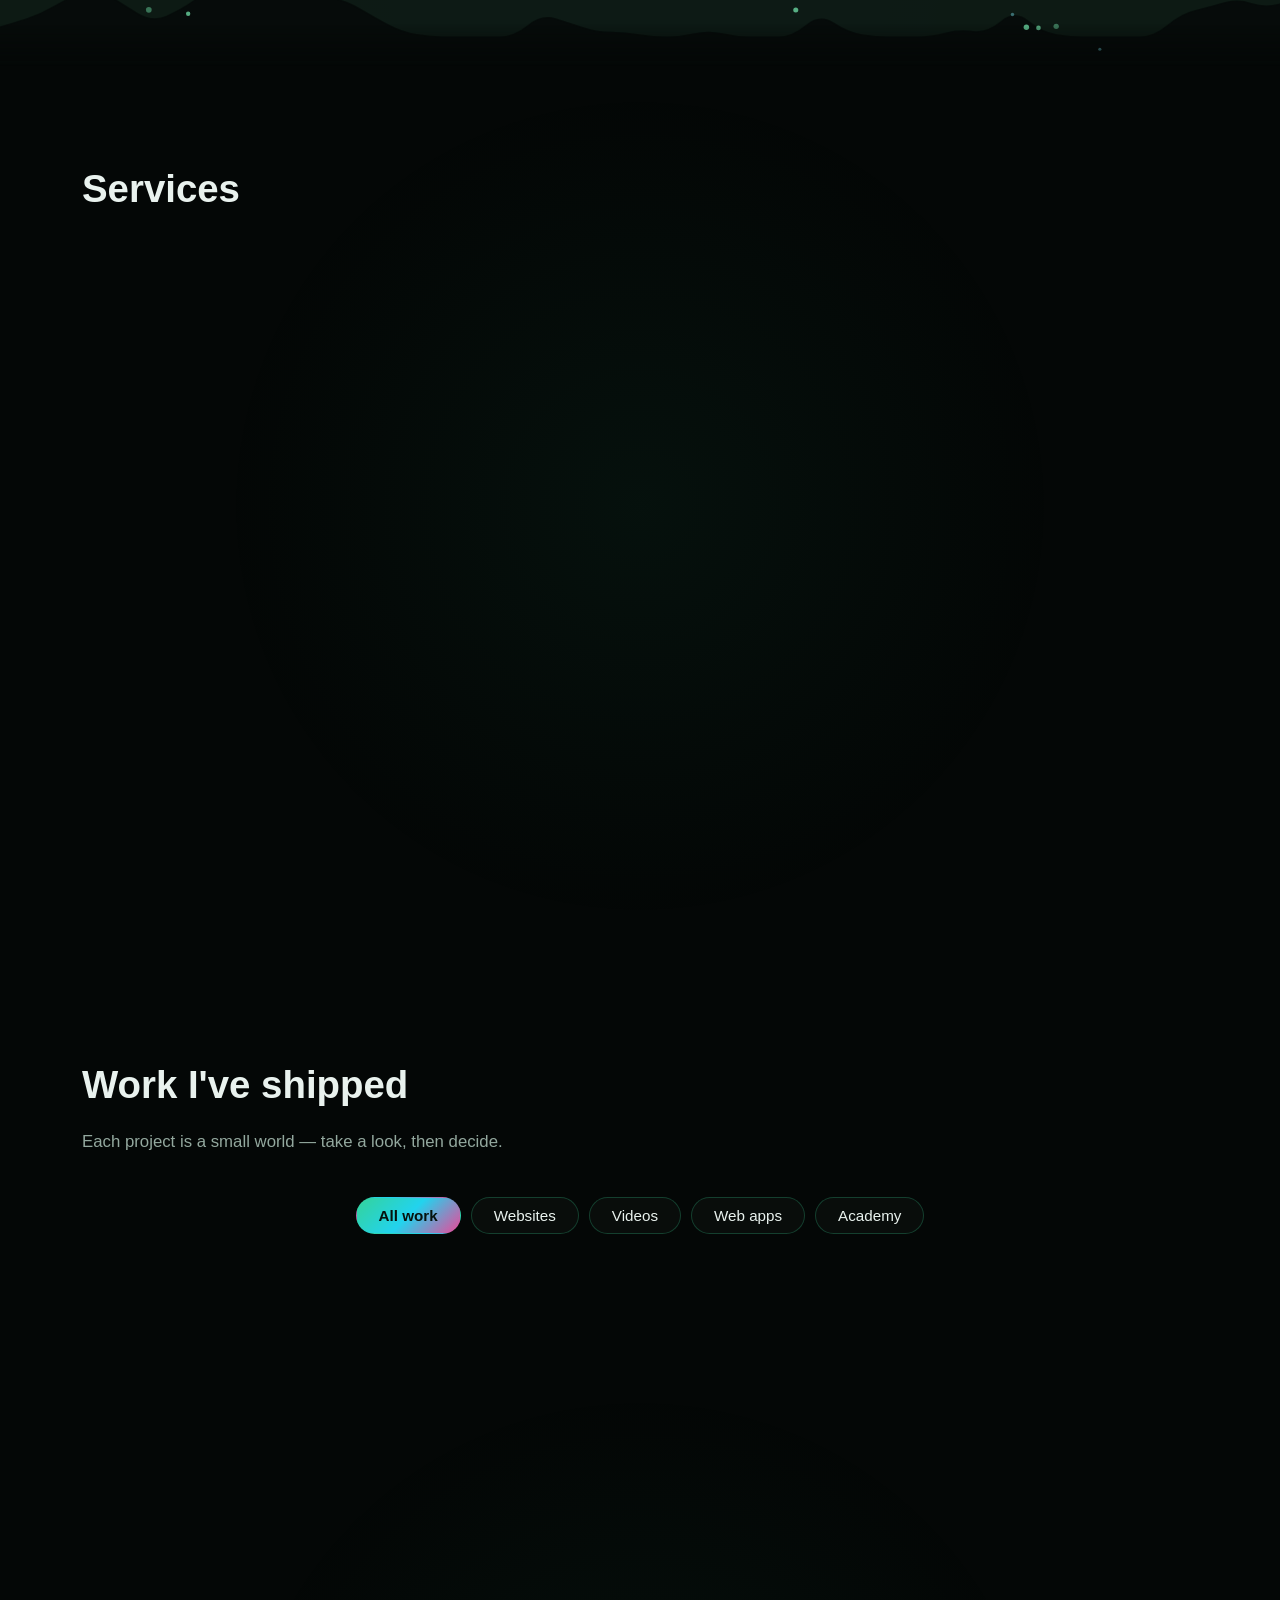
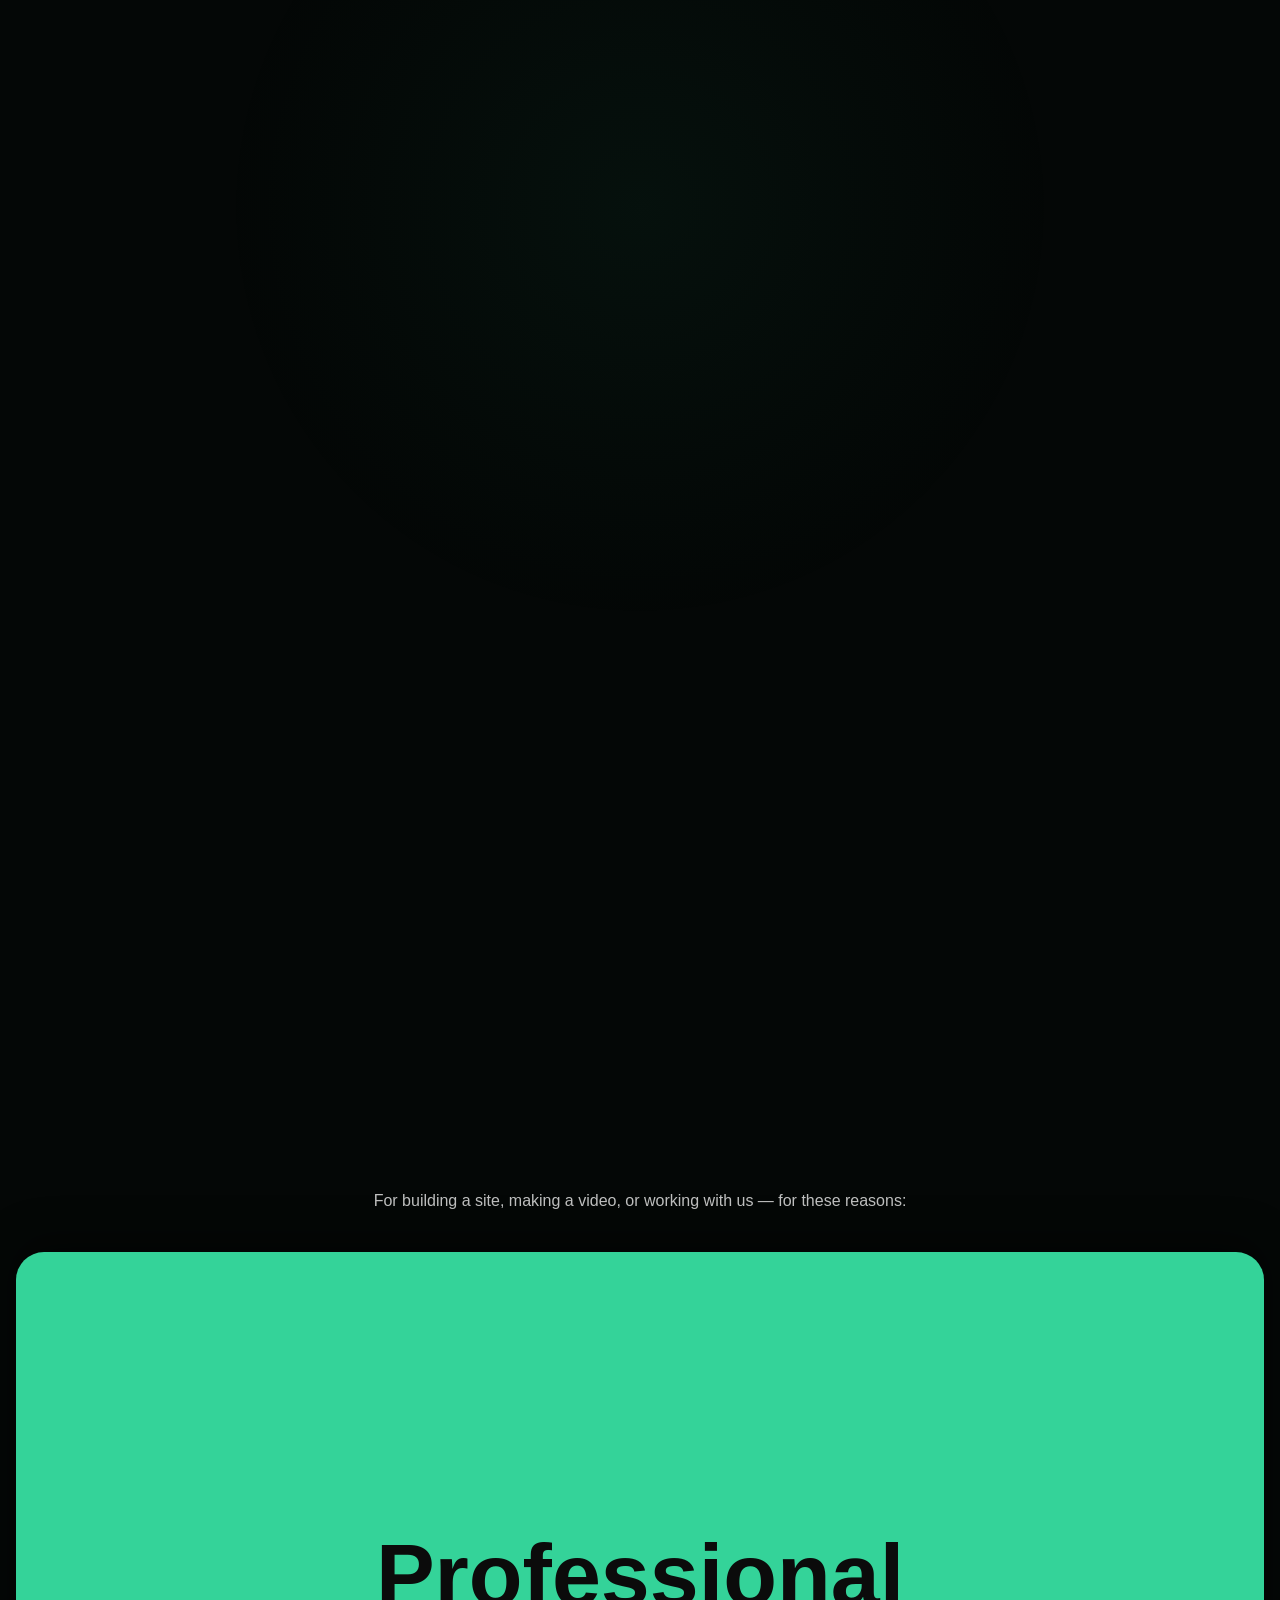
==== commit e850f719: "Lion phase complete: living hero loop, depth return, panels, template cards, section motions, mosaic" ====
--- a/index.html
+++ b/index.html
@@ -29,6 +29,7 @@
 <link rel="stylesheet" href="assets/cards.css">
 <link rel="stylesheet" href="assets/narengi.css">
 <link rel="stylesheet" href="assets/playful.css">
+<link rel="stylesheet" href="assets/lion.css">
 </head>
 <body>
 <div class="aurora" aria-hidden="true"><span class="blob b1"></span><span class="blob b2"></span><span class="blob b3"></span></div>
@@ -57,8 +58,8 @@
 
 <main id="main">
   <section class="hero" id="top">
-    <video id="heroVideo" class="hero-video" autoplay muted loop playsinline preload="auto" poster="assets/hero-poster.jpg" aria-hidden="true">
-      <source src="assets/hero.mp4" type="video/mp4">
+    <video id="heroVideo" class="hero-video" autoplay muted loop playsinline preload="auto" poster="assets/lion-v1.webp" aria-hidden="true">
+      <source src="assets/lion-hero-loop-v1.mp4" type="video/mp4">
     </video>
     <div class="hero-shade" aria-hidden="true"></div>
     <div class="up-hero-tint" aria-hidden="true"></div>
@@ -254,6 +255,7 @@
 <script src="assets/playful.js"></script>
 <script src="assets/upgrades.js"></script>
 <script src="assets/cards.js"></script>
+<script src="assets/lion.js"></script>
 </body>
 </html>
 <!-- pages-redeploy 2026-10-27 -->
--- a/assets/cards.css
+++ b/assets/cards.css
@@ -1,26 +1,16 @@
-/* ============ Cards pilot layer v4 — STACK+RING (2026-10-30): the v2 reference
-   SYSTEM adapted to OUR design. Hamed confirmed with his own screenshots and
-   ordered: this very system, clean, glassy cards, our own model.
-   REFERENCE SYSTEM (figmaformotion.com/v2, verified + Hamed's screenshots):
-   - STACK phase: deck pinned in view; scroll-driven tilt-and-discard — the
-     top card rotates clockwise (~12-16deg) and slides up-right off the stack;
-     the card underneath straightens and scales up to front. NO page-flip
-     (no card back ever shown), no fade, no crossfade.
-   - RING phase: thumbnails disperse into a ring around a central pill; the
-     big center word changes as scrolling continues; then the ring scrolls
-     away normally. Everything scroll-driven, never autoplay/buttons.
-   OUR ADAPTATION (no copying of v2's visuals):
-   - the site's own fixed aurora layer stays the scene (sections transparent);
-   - GLASS cards/tiles (dark translucent + blur, emerald-tinted border);
-   - emerald #34d399 / cyan #22d3ee accents, our typography, our content.
-   Implementation: vanilla JS scroll driver + one sticky frame (sticky
-   pattern from local-web-3d-master/scroll-driven-3d.md, no GSAP) + the
-   media-weight rule (zero new media; existing light previews only, lazy,
-   front-card-only playback).
-   LESSONS: NEVER put overflow:hidden on any ancestor of a sticky element
-   (chapters-pilot F1) — only the sticky frame itself clips. ============ */
+/* ============ Cards pilot layer v5 — STACK+RING (2026-10-30): v4 + approved fixes.
+   v5: disperse 0.5 seg, each word 0.5 seg (SEGMENTS 8.5, section 950vh);
+   9 ring tiles (all portfolio video items); ad words (what we BUILD);
+   NOIR local files verified, live 404 fixed at publish.
+   v5fix: mobile word size vw-driven without the 2.6rem floor (was clipping
+   12–18-char EN words at 390px) + mobile tiles 28vw → 24vw so side tiles
+   clear the word line. Ring radii NOT reduced: that would pull side tiles
+   inward and worsen the seg-7.25 overlap (measured in the fix report).
+   Sticky pattern + media-weight rule from local-web-3d-master/scroll-driven-3d.md.
+   LESSON: never put overflow:hidden on any ancestor of a sticky element (F1)
+   — only the sticky frame itself clips. ============ */
 
-.sr-section { position: relative; height: 1200vh; height: 1200svh; }
+.sr-section { position: relative; height: 950vh; height: 950svh; }
 .sr-sticky {
   position: sticky; top: 0;
   height: 100vh; height: 100svh;
@@ -74,7 +64,7 @@
 .sr-tiles { position: absolute; inset: 0; }
 .sr-tile {
   position: absolute; left: 50%; top: 50%;
-  width: clamp(96px, 13vw, 160px); aspect-ratio: 16 / 10;
+  width: clamp(110px, 15vw, 180px); aspect-ratio: 16 / 10;
   border-radius: 14px; overflow: hidden;
   background: rgba(6, 10, 9, 0.72);
   -webkit-backdrop-filter: blur(10px) saturate(140%);
@@ -92,9 +82,9 @@
 /* ---- mobile ---- */
 @media (max-width: 760px) {
   .sr-card { width: 88vw; padding: 12px 12px 10px; }
-  .sr-tile { width: clamp(84px, 26vw, 120px); }
+  .sr-tile { width: clamp(88px, 24vw, 132px); }
   .sr-pill { top: 38%; }
-  .sr-word { top: 54%; }
+  .sr-word { top: 54%; font-size: clamp(1.4rem, 7.5vw, 2.2rem); }
 }
 
 /* ---- reduced motion: static stack + static ring, no autoplay ---- */
--- a/assets/lion.css
+++ b/assets/lion.css
@@ -0,0 +1,329 @@
+/* Lion phase layer (step 5) — loaded LAST, overrides only.
+   Hero living-lion, colorful theme, scroll motion, return clip, mascot tweaks.
+   app.js and copy-data.js are untouched. */
+
+:root {
+  --magenta: #ec4899;
+  --violet: #8b5cf6;
+  --narangi: #fb923c;
+  /* lion-theme unification: the old two-colour --grad (emerald->cyan)
+     still drove primary buttons incl. the nav CTA, tabs and chips.
+     Overriding it here (last-loaded sheet) makes them all lion gradient. */
+  --grad: linear-gradient(135deg, #34d399, #22d3ee, #ec4899);
+}
+
+/* ---------- colorful theme ---------- */
+.aurora .b3 {
+  background: radial-gradient(circle, rgba(236, 72, 153, 0.34), transparent 68%);
+}
+.aurora .b4 {
+  top: 8%;
+  inset-inline-start: 32%;
+  width: 44vmax;
+  height: 44vmax;
+  background: radial-gradient(circle, rgba(139, 92, 246, 0.32), transparent 68%);
+  animation: aurora-drift-1 68s ease-in-out infinite alternate-reverse;
+}
+/* hero title gradient: emerald -> cyan -> magenta.
+   NOTE: the background shorthand resets background-clip, so the text clipping
+   from upgrades.css must be re-asserted here, or the title renders as a solid bar. */
+#heroTitle {
+  background: linear-gradient(110deg, #34d399 0%, #22d3ee 50%, #ec4899 100%);
+  background-size: 200% 100%;
+  -webkit-background-clip: text;
+  background-clip: text;
+  color: transparent;
+}
+/* lion slightly lower so the title clears its eyes (wide viewports only;
+   on portrait phones the video height matches and this is a no-op) */
+#heroVideo { object-position: center 25%; }
+/* card glows, cycling emerald / magenta / orange — static, no animation (mobile-safe) */
+.services-grid > *:nth-child(3n+1),
+.portfolio-grid > *:nth-child(3n+1) {
+  box-shadow: 0 0 32px rgba(52, 211, 153, 0.22);
+}
+.services-grid > *:nth-child(3n+2),
+.portfolio-grid > *:nth-child(3n+2) {
+  box-shadow: 0 0 32px rgba(236, 72, 153, 0.22);
+}
+.services-grid > *:nth-child(3n+3),
+.portfolio-grid > *:nth-child(3n+3) {
+  box-shadow: 0 0 32px rgba(251, 146, 60, 0.22);
+}
+
+/* ---------- hero: sticky shrink-to-aura ---------- */
+.lion-hero-wrap { height: 260vh; }
+.hero.lion-sticky {
+  position: sticky;
+  top: 0;
+  height: 100svh;
+  min-height: 100svh;
+}
+.lion-hero-media {
+  position: absolute;
+  inset: 0;
+  z-index: 0;
+  will-change: transform, opacity;
+}
+#lionProgress {
+  position: fixed;
+  top: 0;
+  right: 0;
+  height: 4px;
+  width: 0%;
+  background: linear-gradient(90deg, #34d399, #ec4899);
+  z-index: 200;
+}
+
+/* ---------- aura strip (visual band, no text) ---------- */
+.lion-aura-strip {
+  position: relative;
+  height: 150px;
+  overflow: hidden;
+}
+.lion-aura-bg {
+  position: absolute;
+  inset: 0;
+  background: url("lion-v1.webp") center 30% / cover no-repeat;
+  opacity: 0.28;
+  filter: blur(1px) saturate(1.1);
+}
+.lion-aura-veil {
+  position: absolute;
+  inset: 0;
+  background: linear-gradient(180deg, #040706 0%, transparent 30%, transparent 70%, #040706 100%);
+}
+@media (max-width: 640px) {
+  .lion-aura-strip { height: 100px; }
+}
+
+/* ---------- showreel (own section after hero) ---------- */
+.lion-showreel {
+  max-width: var(--maxw);
+  margin: 0 auto;
+  padding: 40px 22px 10px;
+}
+.lion-showreel video {
+  width: 100%;
+  border-radius: 20px;
+  display: block;
+  background: #000;
+}
+
+/* ---------- return section (depth clip) ---------- */
+.lion-return {
+  position: relative;
+  min-height: 100svh;
+  overflow: hidden;
+  display: flex;
+  align-items: center;
+  justify-content: center;
+}
+.lion-return video,
+.lion-return img {
+  position: absolute;
+  inset: 0;
+  width: 100%;
+  height: 100%;
+  object-fit: cover;
+}
+
+/* ---------- tilt headings ---------- */
+.section-title { will-change: transform; }
+/* Clip the few pixels of perspective-projected tilt corners at the screen edge
+   (pre-existing upgrades tilt on portfolio cards projects ~4px past the viewport
+   on mobile). overflow-x: clip — unlike hidden — does not break sticky. */
+.section { overflow-x: clip; }
+
+/* ---------- mascot tweaks (step 4 resolution) ---------- */
+@media (max-width: 640px) {
+  #narengi { width: 88px; height: 88px; }
+}
+#narengi {
+  opacity: 0.55;
+  transition: opacity 0.4s ease;
+  box-shadow:
+    0 10px 34px rgba(0, 0, 0, 0.62),
+    0 0 0 2px rgba(52, 211, 153, 0.38),
+    0 0 26px rgba(52, 211, 153, 0.10),
+    0 0 34px rgba(236, 72, 153, 0.14);
+}
+#narengi:hover,
+#narengi:active,
+#narengi:focus-visible,
+#narengi:has(#narengi-bubble:not([hidden])) {
+  opacity: 1;
+}
+
+/* ---------- reduced motion ---------- */
+@media (prefers-reduced-motion: reduce) {
+  .hero {
+    background:
+      linear-gradient(180deg, rgba(7, 10, 9, 0.55) 0%, rgba(7, 10, 9, 0.25) 50%, rgba(7, 10, 9, 0.65) 100%),
+      url("lion-v1.webp") center 30% / cover no-repeat,
+      linear-gradient(180deg, #070a09 0%, #040706 100%);
+  }
+  .lion-hero-media,
+  .hero-inner {
+    transform: none !important;
+    opacity: 1 !important;
+  }
+}
+
+/* ---------- services pour (approved 2026-10-31) ----------
+   Pour replaces the generic reveal for services cards only; portfolio
+   keeps its reveal. Pre-settle, the reveal's 0.8s transition is neutralized
+   so the scroll scrub stays tight (otherwise every frame's inline transform
+   would lag behind an ease). Once lion.js adds .settled at rest, this rule
+   stops applying and the mouse-tilt transition resumes. */
+@media (prefers-reduced-motion: no-preference) {
+  #servicesGrid .service-card.reveal-3d:not(.settled),
+  #servicesGrid .service-card.reveal-3d.in:not(.settled) {
+    transition: none;
+  }
+  #portfolioGrid .portfolio-card.reveal-3d:not(.settled),
+  #portfolioGrid .portfolio-card.reveal-3d.in:not(.settled) {
+    transition: none;
+  }
+  #processSteps li.reveal-3d:not(.settled),
+  #processSteps li.reveal-3d.in:not(.settled) {
+    transition: none;
+  }
+}
+
+/* ---------- why-us panels (approved 2026-10-31) ----------
+   Stacked colour panels after the portfolio, mirroring the reference's
+   Collection-features behaviour with our dark theme and our own claims.
+   Pure CSS sticky — no JS motion, no media weight. Sticky tops are set
+   from JS (nav height + 26px steps) so the stack edges stay visible
+   below the fixed nav. */
+.lion-panels { position: relative; padding: 40px 16px 60px; }
+.lion-panels-title { text-align: center; }
+.lion-panels-sub { color: rgba(255,255,255,.75); text-align: center; margin: 10px 0 36px; }
+.lion-panel {
+  position: sticky;
+  min-height: 82vh;
+  border-radius: 28px;
+  display: flex; flex-direction: column; align-items: center; justify-content: center;
+  text-align: center; padding: 48px 24px;
+  color: #0b0b0b;
+  box-shadow: 0 -12px 40px rgba(0,0,0,.45);
+}
+.lion-panel.p-em { background: #34d399; }
+.lion-panel.p-mg { background: #ec4899; }
+.lion-panel.p-vi { background: #8b5cf6; }
+.lion-panel.p-or { background: #fb923c; }
+.lion-panel-giant { font-size: clamp(2.6rem, 9vw, 5.5rem); font-weight: 800; line-height: 1.2; }
+.lion-panel-desc { font-size: clamp(1rem, 2.6vw, 1.25rem); color: rgba(0,0,0,.72); margin-top: 16px; max-width: 560px; line-height: 1.9; }
+@media (max-width: 640px) {
+  .lion-panel { min-height: 78vh; border-radius: 22px; }
+}
+
+/* ---------- templates-style portfolio cards (approved 2026-10-31) ----------
+   Reference card frame, dark-adapted: radius 20, 10px inset, media radius 15,
+   footer row (title + pill), palette accents cycling, first card spans 2
+   columns (featured, like the reference). Cap lines beyond title + pill are
+   hidden (the lightbox still carries title + desc). Posters are set from JS. */
+#portfolioGrid .portfolio-card.lion-tcard { border-radius: 20px; padding: 10px; box-shadow: 0 10px 34px rgba(0,0,0,.4); }
+#portfolioGrid .portfolio-card.lion-tcard .portfolio-media { border-radius: 15px; }
+#portfolioGrid .portfolio-card.lion-tcard .portfolio-cap { display: grid; grid-template-columns: 1fr auto; align-items: center; gap: 12px; padding: 14px 8px 6px; }
+#portfolioGrid .portfolio-card.lion-tcard .portfolio-cap h3 { grid-column: 1; grid-row: 1; margin: 0; white-space: nowrap; overflow: hidden; text-overflow: ellipsis; }
+#portfolioGrid .portfolio-card.lion-tcard .portfolio-cap .live-link,
+#portfolioGrid .portfolio-card.lion-tcard .portfolio-cap .lion-watch-pill { grid-column: 2; grid-row: 1; border-radius: 999px; white-space: nowrap; }
+#portfolioGrid .portfolio-card.lion-tcard .portfolio-cap > :not(h3):not(.live-link):not(.lion-watch-pill) { display: none; }
+#portfolioGrid .portfolio-card.lion-tcard .lion-watch-pill { background: transparent; font: inherit; cursor: pointer; color: var(--emerald); border: 1px solid rgba(52,211,153,.4); padding: 8px 16px; font-weight: 700; font-size: .95rem; }
+#portfolioGrid .portfolio-card.lion-tcard:first-child { grid-column: span 2; box-shadow: 0 10px 34px rgba(0,0,0,.4), 0 0 44px rgba(52,211,153,.18); }
+#portfolioGrid .portfolio-card.lion-tcard:nth-of-type(5n+1) { border-color: rgba(52,211,153,.45); }
+#portfolioGrid .portfolio-card.lion-tcard:nth-of-type(5n+1) .live-link,
+#portfolioGrid .portfolio-card.lion-tcard:nth-of-type(5n+1) .lion-watch-pill { border-color: rgba(52,211,153,.6); color: #6ee7b7; }
+#portfolioGrid .portfolio-card.lion-tcard:nth-of-type(5n+1):hover { border-color: rgba(52,211,153,.7); }
+#portfolioGrid .portfolio-card.lion-tcard:nth-of-type(5n+2) { border-color: rgba(236,72,153,.45); }
+#portfolioGrid .portfolio-card.lion-tcard:nth-of-type(5n+2) .live-link,
+#portfolioGrid .portfolio-card.lion-tcard:nth-of-type(5n+2) .lion-watch-pill { border-color: rgba(236,72,153,.6); color: #f9a8d4; }
+#portfolioGrid .portfolio-card.lion-tcard:nth-of-type(5n+2):hover { border-color: rgba(236,72,153,.7); }
+#portfolioGrid .portfolio-card.lion-tcard:nth-of-type(5n+3) { border-color: rgba(139,92,246,.45); }
+#portfolioGrid .portfolio-card.lion-tcard:nth-of-type(5n+3) .live-link,
+#portfolioGrid .portfolio-card.lion-tcard:nth-of-type(5n+3) .lion-watch-pill { border-color: rgba(139,92,246,.6); color: #c4b5fd; }
+#portfolioGrid .portfolio-card.lion-tcard:nth-of-type(5n+3):hover { border-color: rgba(139,92,246,.7); }
+#portfolioGrid .portfolio-card.lion-tcard:nth-of-type(5n+4) { border-color: rgba(251,146,60,.45); }
+#portfolioGrid .portfolio-card.lion-tcard:nth-of-type(5n+4) .live-link,
+#portfolioGrid .portfolio-card.lion-tcard:nth-of-type(5n+4) .lion-watch-pill { border-color: rgba(251,146,60,.6); color: #fdba74; }
+#portfolioGrid .portfolio-card.lion-tcard:nth-of-type(5n+4):hover { border-color: rgba(251,146,60,.7); }
+#portfolioGrid .portfolio-card.lion-tcard:nth-of-type(5n+5) { border-color: rgba(34,211,238,.45); }
+#portfolioGrid .portfolio-card.lion-tcard:nth-of-type(5n+5) .live-link,
+#portfolioGrid .portfolio-card.lion-tcard:nth-of-type(5n+5) .lion-watch-pill { border-color: rgba(34,211,238,.6); color: #a5f3fc; }
+#portfolioGrid .portfolio-card.lion-tcard:nth-of-type(5n+5):hover { border-color: rgba(34,211,238,.7); }
+
+/* ---------- process line-draw (approved 2026-10-31) ----------
+   The line is injected by lion.js (absolute, so it never becomes a grid
+   item); its height is measured from the first step number. Steps light
+   up (.lit) as the line reaches them. */
+#processSteps { position: relative; }
+/* 5 real steps need 5 columns on desktop, otherwise the grid wraps and
+   the line (which crosses the first row's numbers) would hide. */
+@media (min-width: 1024px) {
+  #processSteps { grid-template-columns: repeat(5, minmax(0, 1fr)); }
+}
+.lion-process-line { position: absolute; left: 0; right: 0; height: 3px; background: linear-gradient(90deg, #ec4899, #22d3ee, #34d399); transform-origin: right; }
+#processSteps li.lit { border-color: rgba(52,211,153,.6); box-shadow: 0 0 24px rgba(52,211,153,.25); }
+
+/* ---------- manifesto (approved 2026-10-31; home: right before About) ----------
+   Huge lines brighten per-line on scroll over a dim lion aura. Lines come
+   from COPY; *...* marks the accent word. */
+.lion-manifesto { position: relative; padding: 90px 20px; overflow: hidden; }
+.lion-manifesto-aura { position: absolute; inset: 0; background: url('lion-v1.webp') center / cover no-repeat; opacity: .12; filter: blur(1px); pointer-events: none; }
+.lion-manifesto-lines { position: relative; max-width: 1000px; margin: 0 auto; text-align: center; }
+.lion-manifesto-line { font-size: clamp(2rem, 6vw, 4rem); font-weight: 800; line-height: 1.4; margin: 0 0 12px; }
+.lion-manifesto-line:nth-child(1) .lion-manifesto-accent { color: #34d399; }
+.lion-manifesto-line:nth-child(2) .lion-manifesto-accent { color: #ec4899; }
+.lion-manifesto-line:nth-child(3) .lion-manifesto-accent { color: #22d3ee; }
+
+/* ---------- videos mosaic (approved 2026-10-31; #videosGrid only) ----------
+   Featured tile (qatre, 3rd) is pulled first and spans 2x2; the last tile
+   (prism) spans 2 columns — together they fill a 3x3 wall with no holes.
+   Academy keeps its own grid. */
+#videosGrid { grid-template-columns: repeat(3, 1fr); grid-auto-rows: 240px; }
+#videosGrid .video-card { height: 100%; display: flex; flex-direction: column; }
+#videosGrid .video-media { flex: 1 1 auto; min-height: 0; aspect-ratio: auto; }
+#videosGrid .video-card:nth-child(3) { order: -1; grid-column: span 2; grid-row: span 2; }
+#videosGrid .video-card:nth-child(5) { grid-column: span 2; }
+@media (max-width: 700px) {
+  #videosGrid { grid-template-columns: 1fr 1fr; grid-auto-rows: 170px; }
+  #videosGrid .video-card:nth-child(3) { grid-row: auto; }
+}
+
+/* ---------- pricing two-card shape (approved 2026-10-31) ---------- */
+/* Latent-bug fix (caught 2026-10-31 on the real page): #pricingTiers has
+   hidden=true but .tiers-grid { display: grid } beats the UA [hidden]
+   rule, so the «به‌زودی» tier cards showed anyway. The ID+attribute
+   selector below outranks the class rule without !important; when real
+   prices exist, hidden=false and the grid shows normally. */
+#pricingTiers[hidden] { display: none; }
+.lion-pricing-two { display: grid; grid-template-columns: 1fr 1fr; gap: 20px; align-items: start; }
+.lion-pricing-card { background: var(--surface); border: 1px solid rgba(255,255,255,.12); border-radius: 24px; padding: 32px 28px; }
+.lion-pricing-factors { border-top: 3px solid #34d399; }
+.lion-pricing-start { border-top: 3px solid #ec4899; }
+.lion-pricing-start h3 { margin: 0 0 14px; font-size: 1.3rem; }
+@media (max-width: 700px) { .lion-pricing-two { grid-template-columns: 1fr; } }
+
+/* ---------- FAQ numbered (approved 2026-10-31) ----------
+   Pure CSS counters, so re-renders keep working; digit script follows the
+   page language. The existing + indicator stays as ::after. */
+#faqList { counter-reset: lionFaq; }
+#faqList .faq-item summary { justify-content: flex-start; }
+#faqList .faq-item summary::before { counter-increment: lionFaq; content: counter(lionFaq, persian); font-size: 1.6rem; font-weight: 800; line-height: 1; flex: 0 0 auto; }
+#faqList .faq-item summary::after { margin-inline-start: auto; }
+#faqList .faq-item:nth-of-type(4n+1) summary::before { color: #34d399; }
+#faqList .faq-item:nth-of-type(4n+2) summary::before { color: #22d3ee; }
+#faqList .faq-item:nth-of-type(4n+3) summary::before { color: #ec4899; }
+#faqList .faq-item:nth-of-type(4n+4) summary::before { color: #8b5cf6; }
+html[lang="en"] #faqList .faq-item summary::before { content: counter(lionFaq); }
+html[lang="ar"] #faqList .faq-item summary::before { content: counter(lionFaq, arabic-indic); }
+
+/* ---------- final CTA band (approved 2026-10-31; last in <main>) ---------- */
+.lion-final-cta { text-align: center; padding: 110px 20px; position: relative; overflow: hidden; }
+.lion-final-cta::before { content: ""; position: absolute; inset: 0; background: radial-gradient(ellipse at 50% 0%, rgba(52,211,153,.22), transparent 60%), radial-gradient(ellipse at 80% 100%, rgba(236,72,153,.18), transparent 55%); pointer-events: none; }
+.lion-final-cta h2 { position: relative; font-size: clamp(2.4rem, 7vw, 4.6rem); font-weight: 800; line-height: 1.3; margin: 0; }
+.lion-final-cta .lion-final-accent { color: #34d399; }
+.lion-final-cta p { position: relative; color: var(--muted); font-size: 1.15rem; margin: 16px 0 0; }
+.lion-final-cta .lion-final-btn { position: relative; margin-top: 34px; }
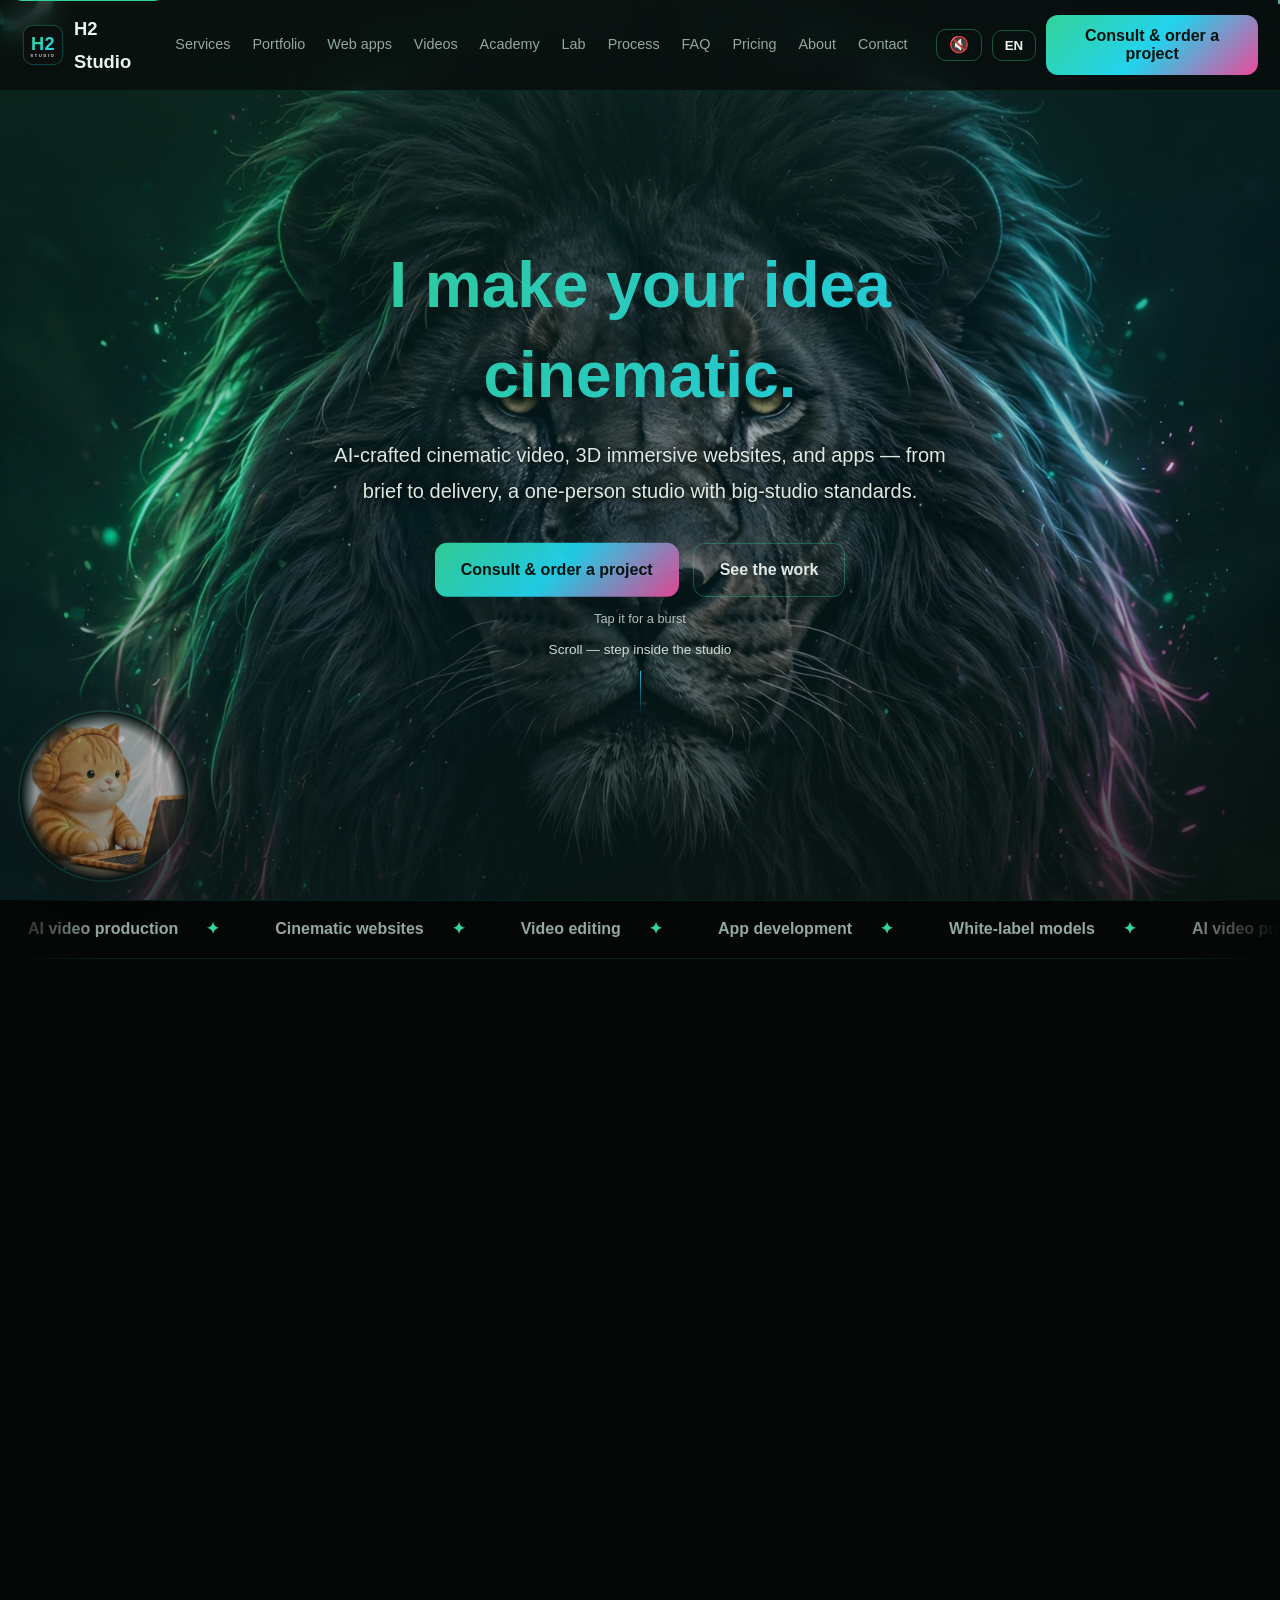
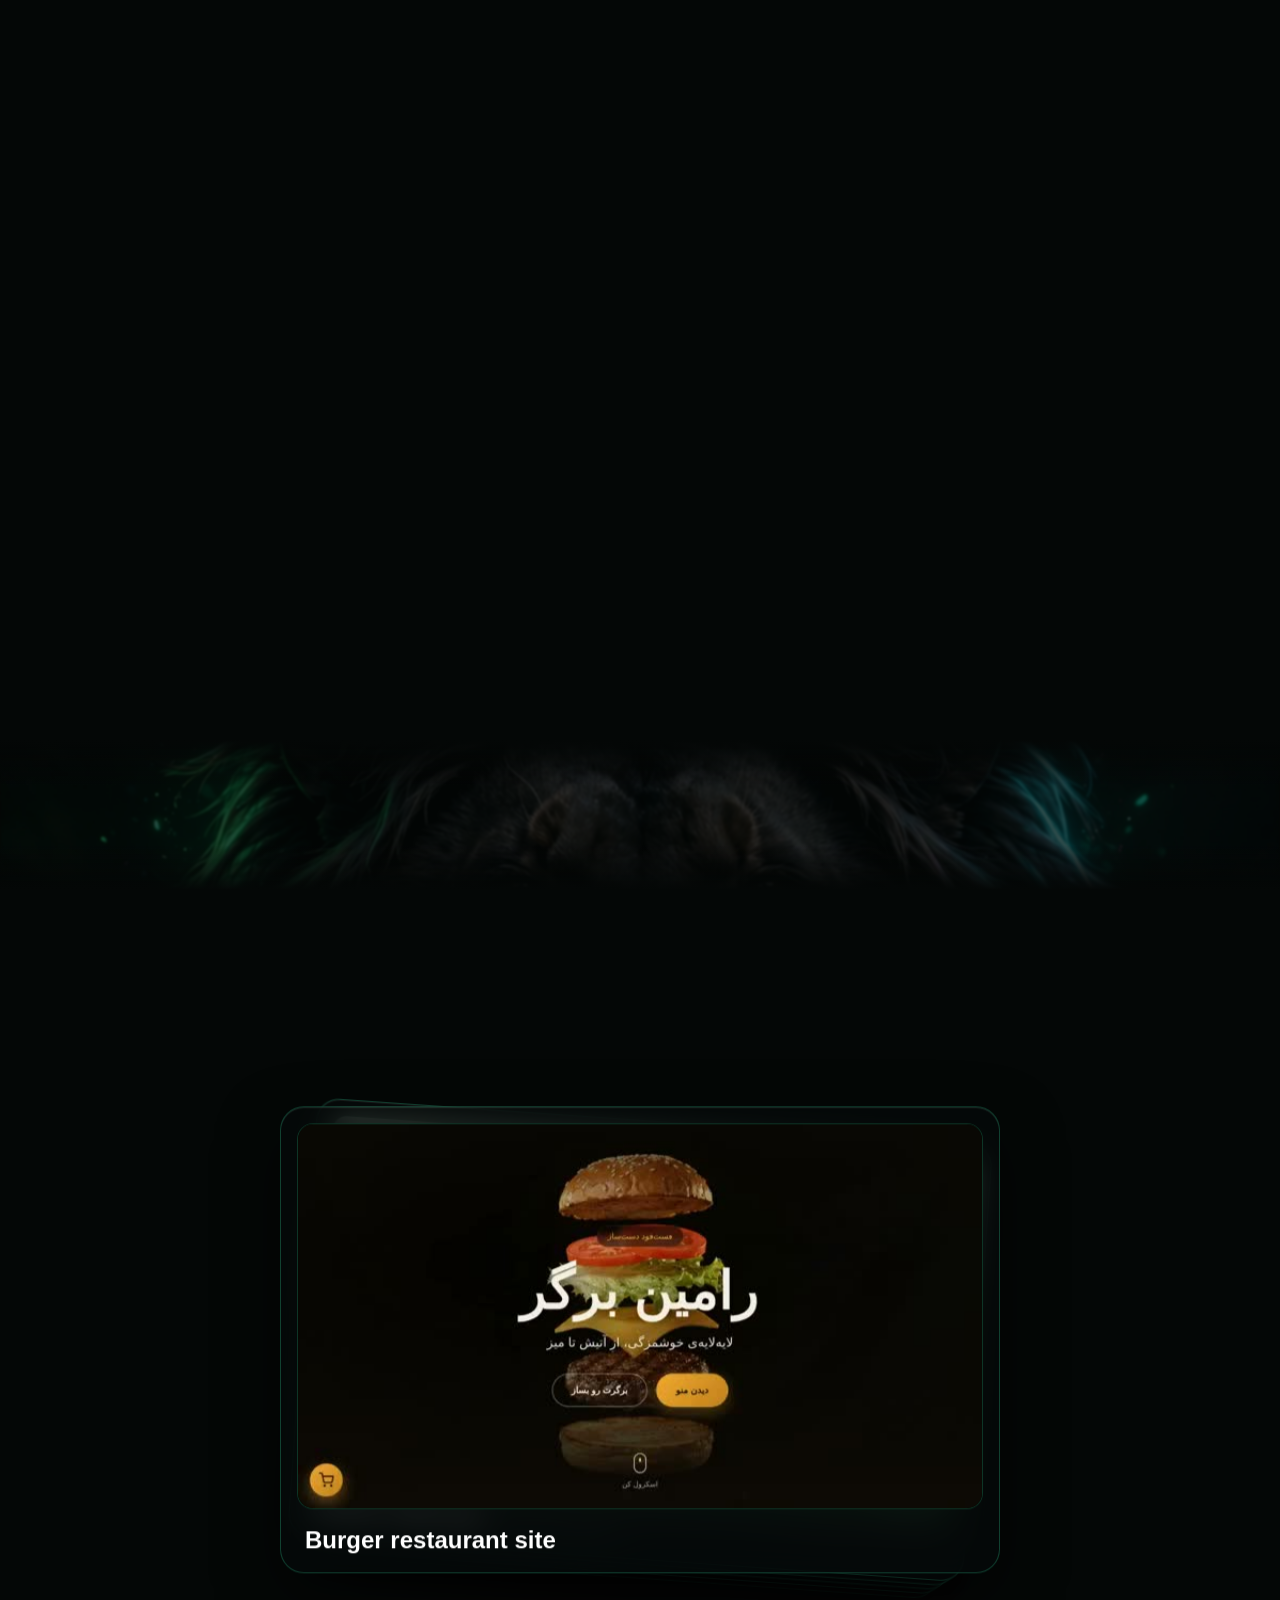
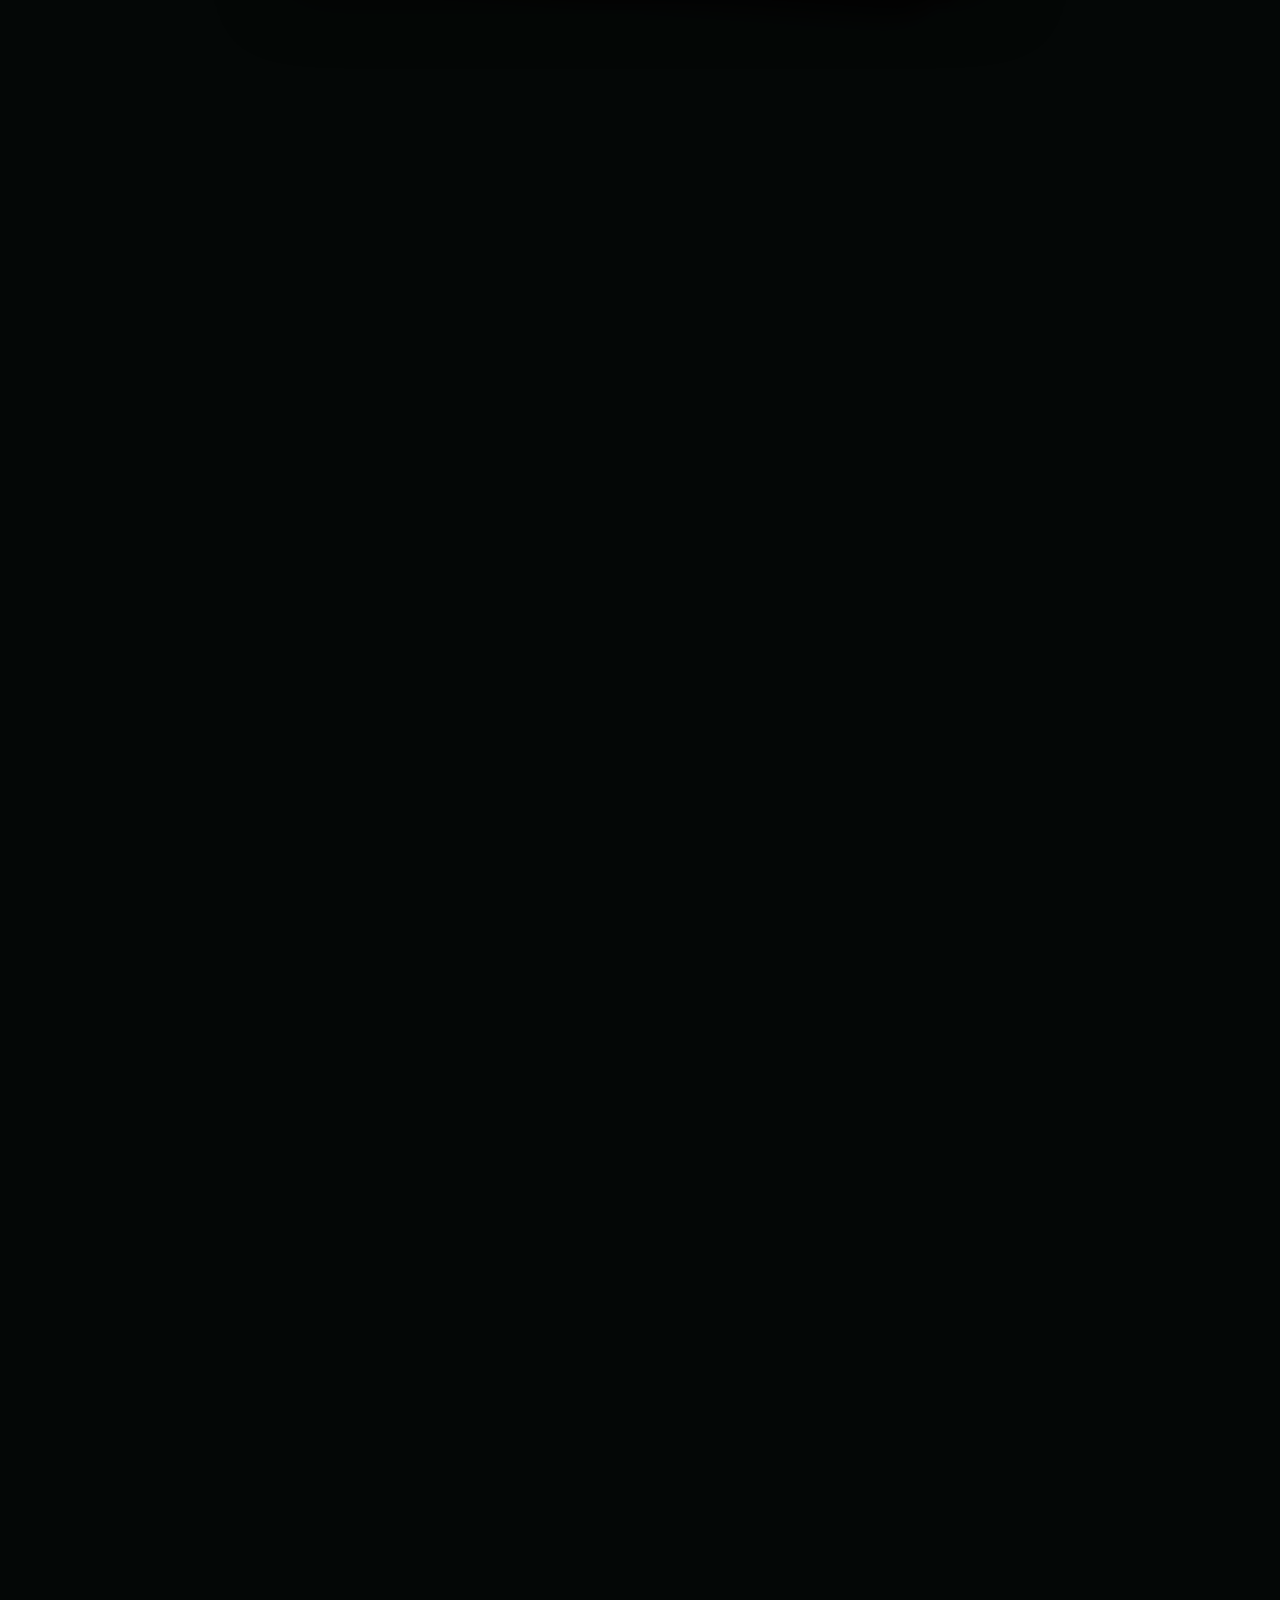
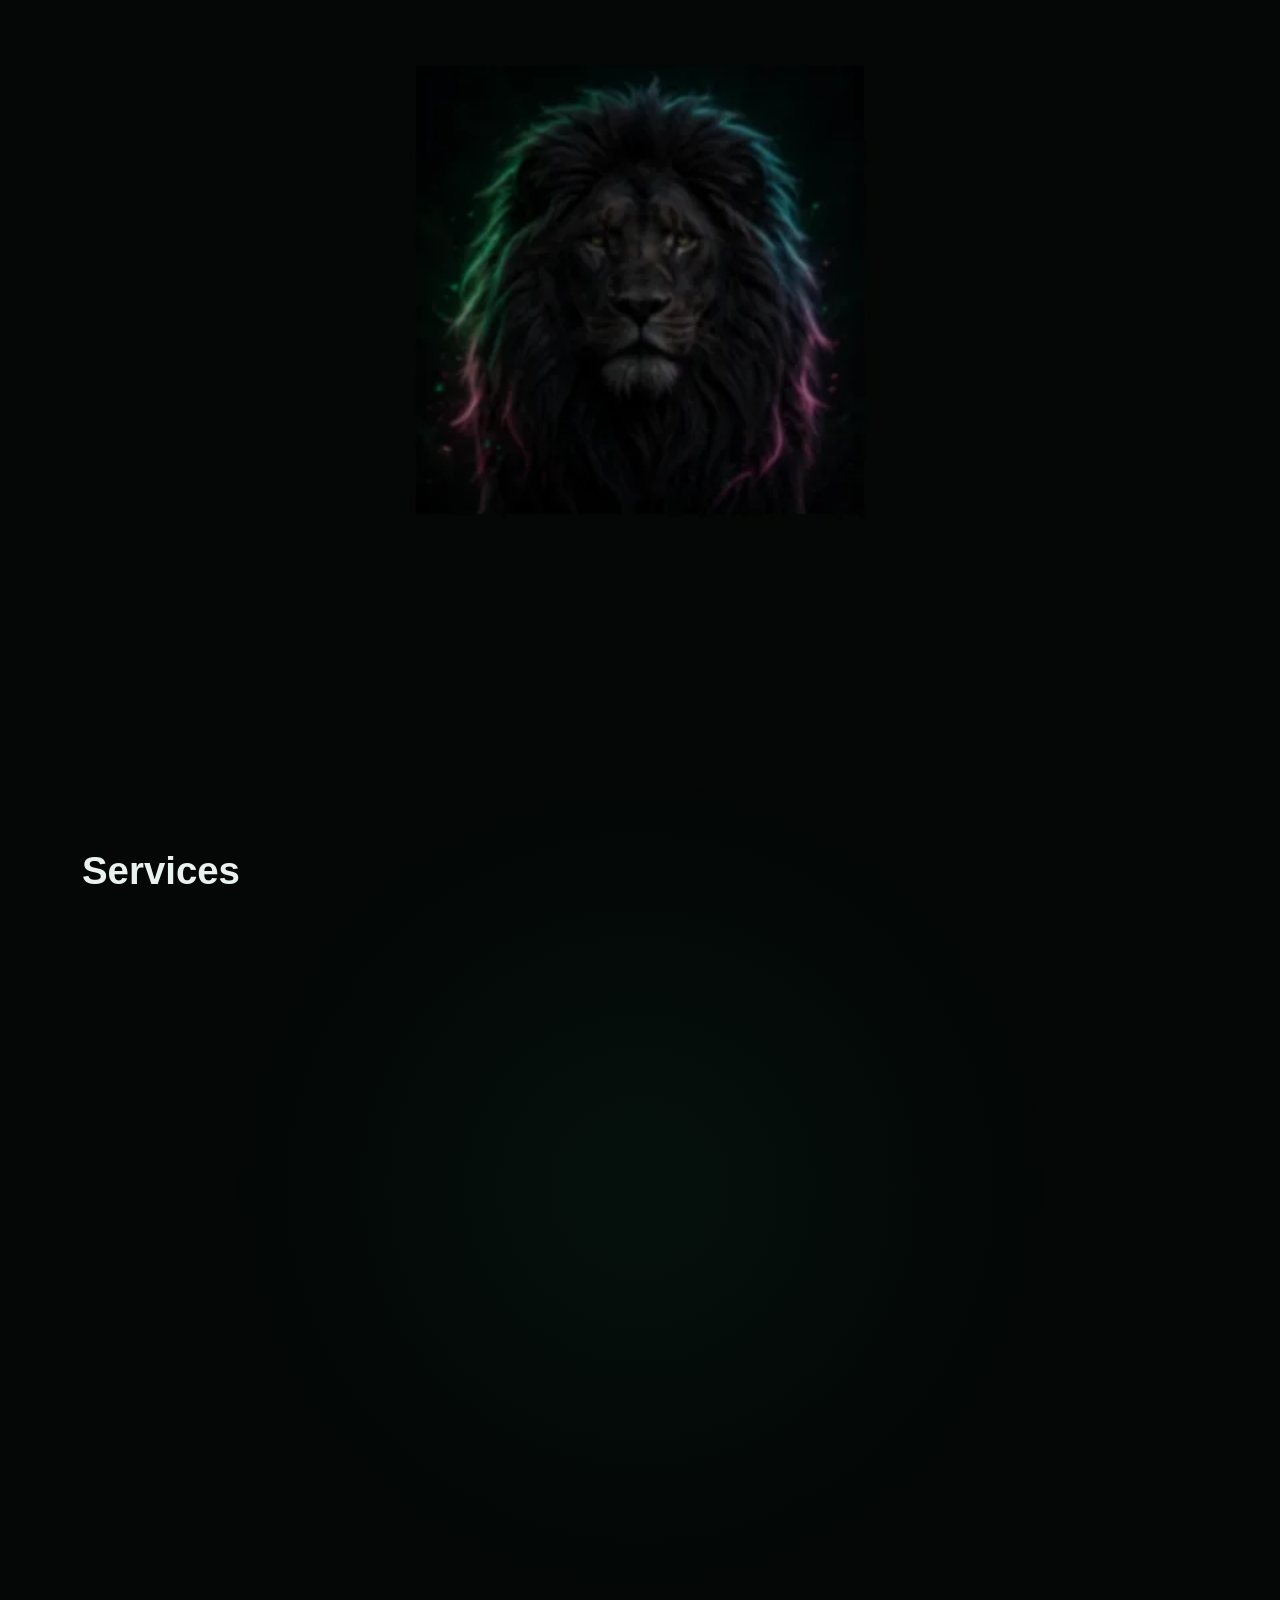
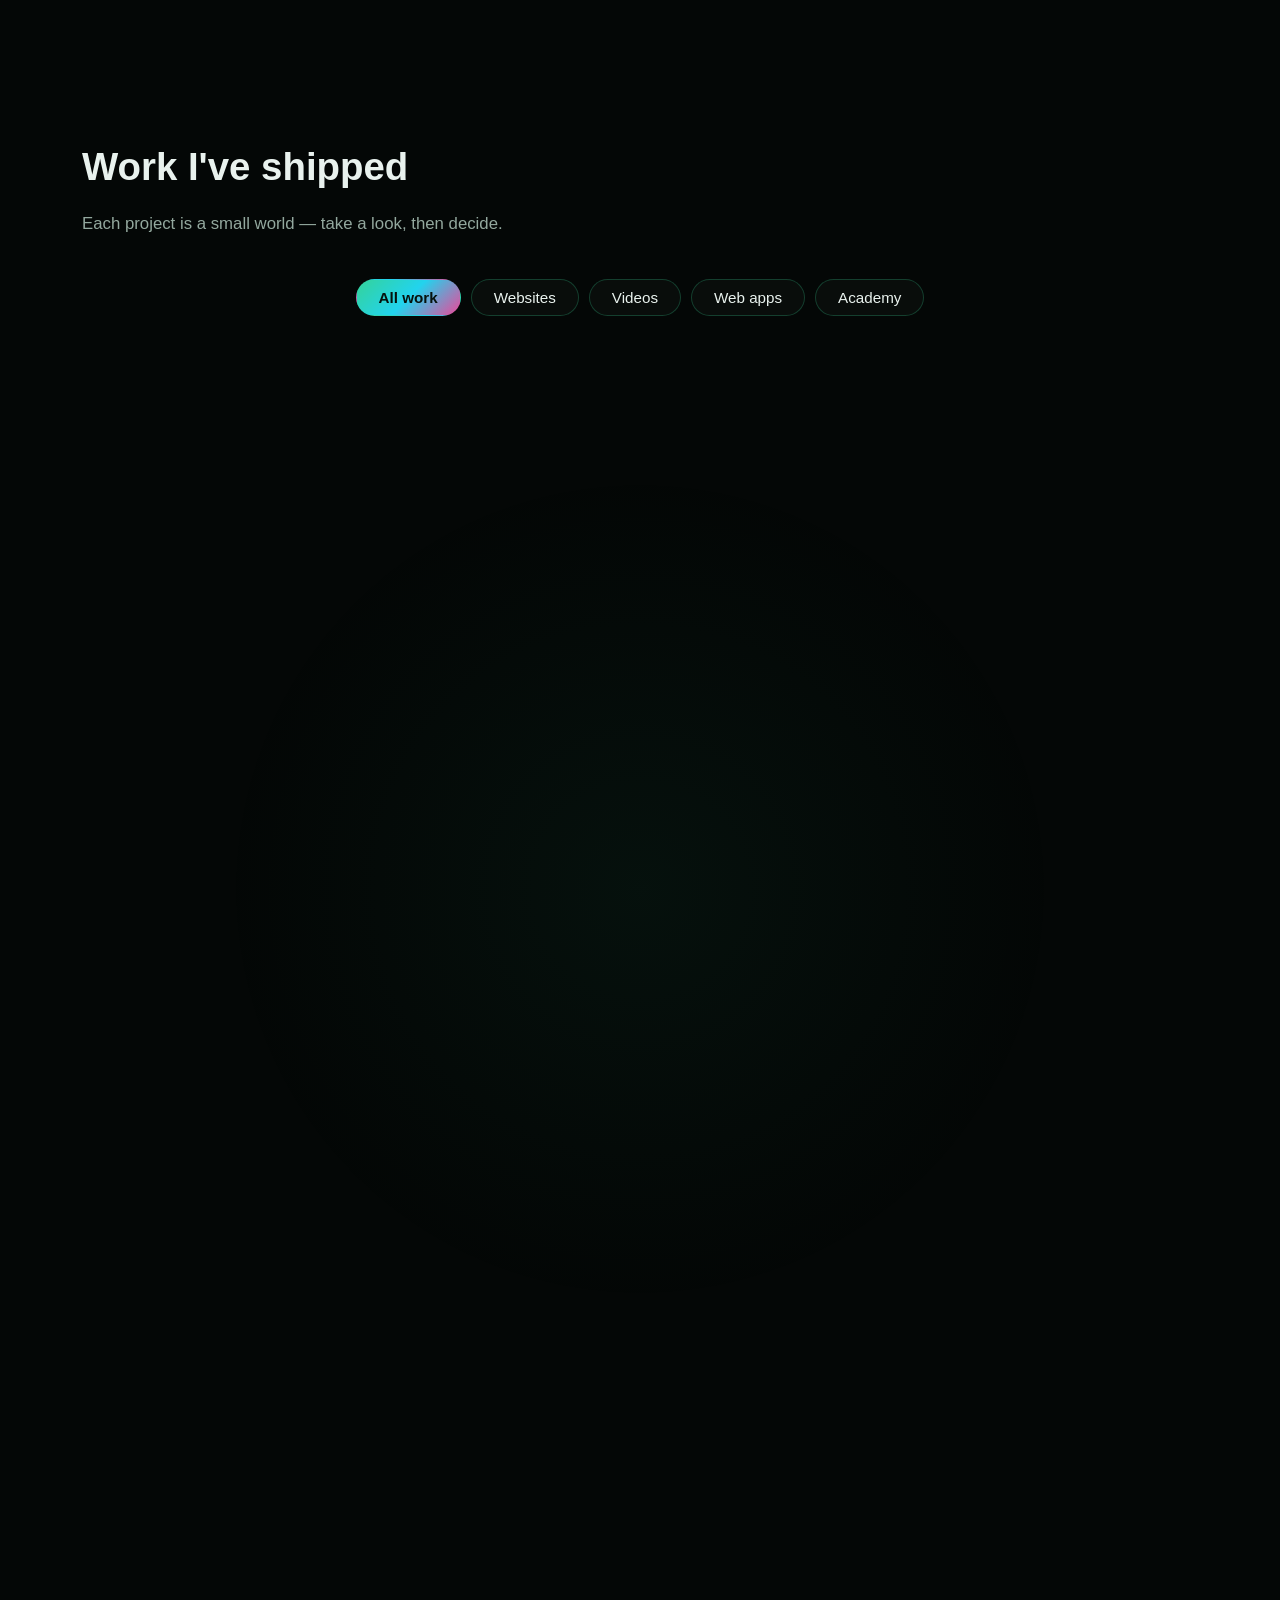
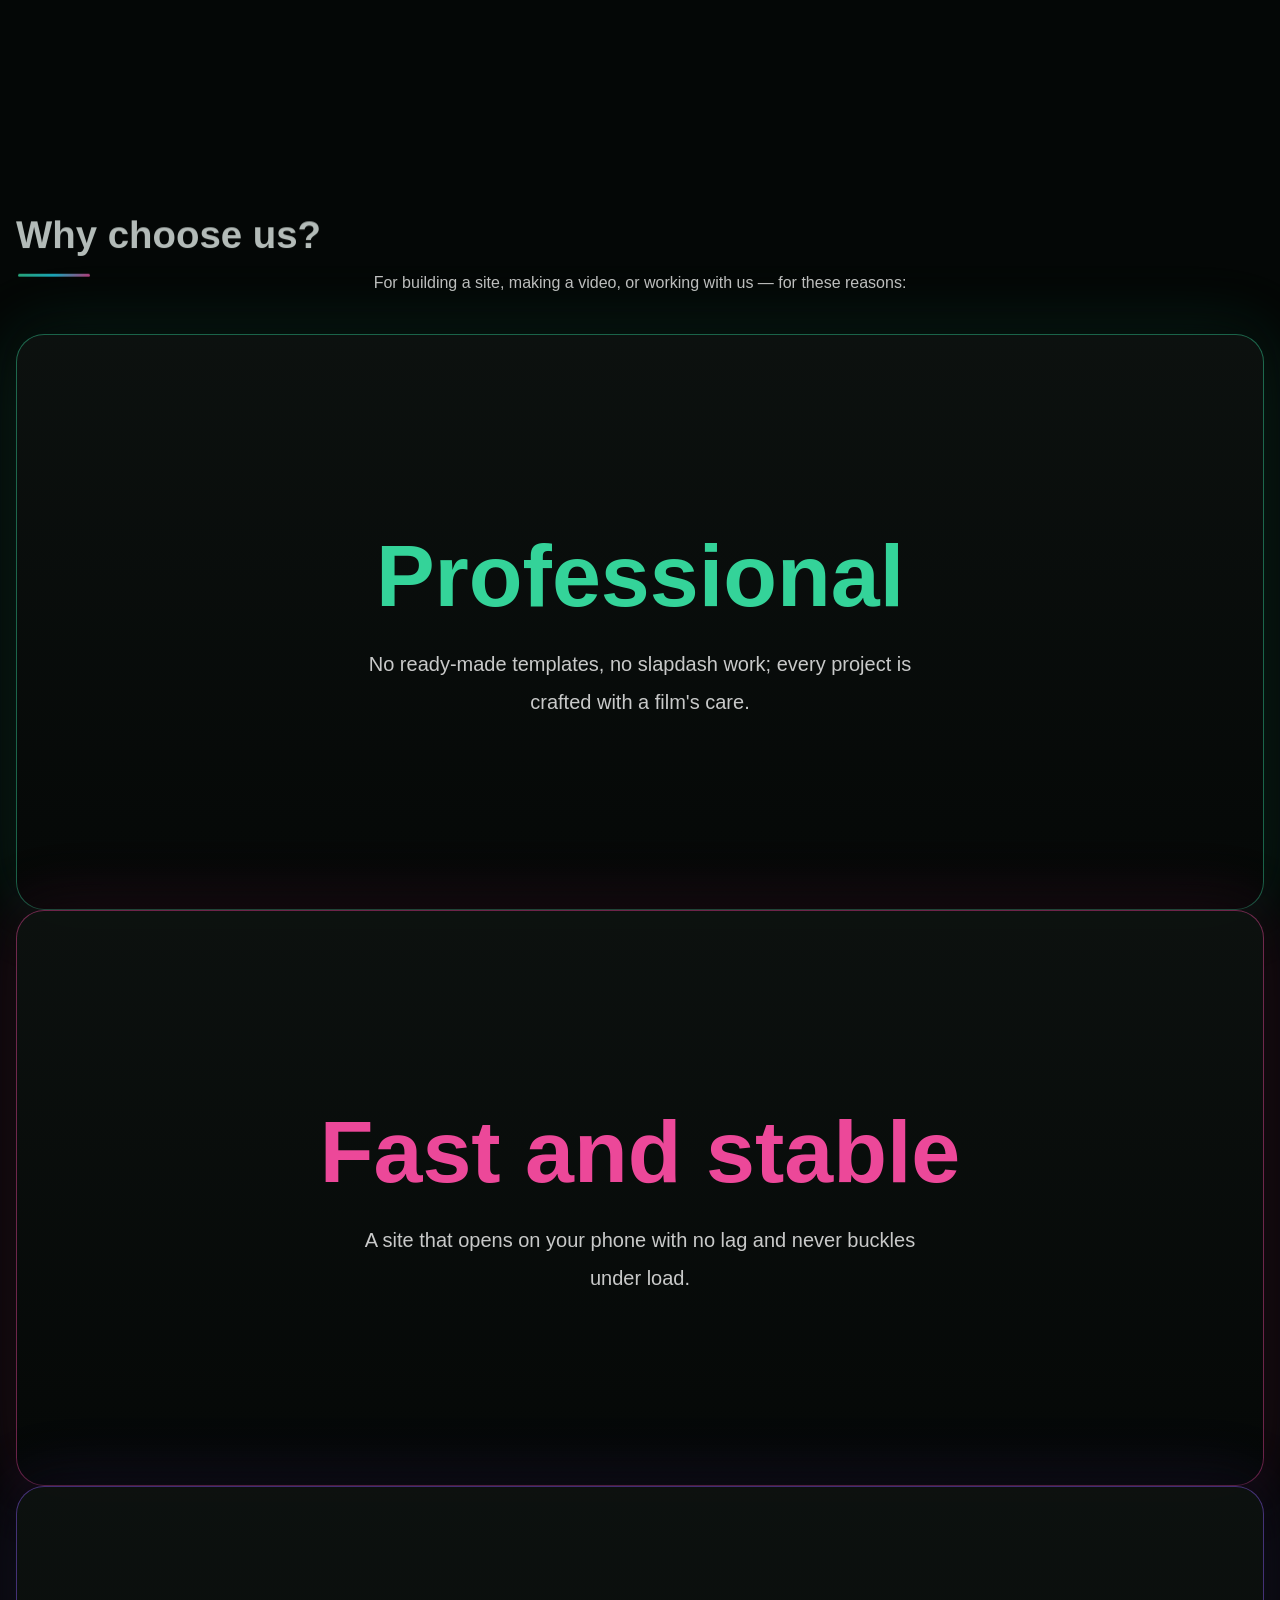
==== commit 161f130c: "Cleanup: remove divider bands + old showreel, tame sticky CTA, glass panels, Lab palettes scoped, na" ====
--- a/index.html
+++ b/index.html
@@ -92,8 +92,6 @@
     </div>
   </section>
 
-  <div class="divider-scene" data-scene aria-hidden="true"><canvas></canvas></div>
-
   <section class="section" id="services">
     <h2 class="section-title" id="servicesTitle"></h2>
     <div class="services-grid" id="servicesGrid"></div>
@@ -117,8 +115,6 @@
     <p class="section-sub" id="academySub"></p>
     <div class="videos-grid" id="academyGrid"></div>
   </section>
-
-  <div class="divider-scene" data-scene aria-hidden="true"><canvas></canvas></div>
 
   <section class="section" id="lab">
     <h2 class="section-title" id="labTitle"></h2>
--- a/styles.css
+++ b/styles.css
@@ -103,7 +103,11 @@
 .nav-links { display: flex; gap: 4px; margin-inline-start: auto; }
 .nav-links a {
   color: var(--muted); text-decoration: none; padding: 8px 14px;
-  border-radius: 10px; font-size: .95rem;
+  border-radius: 10px; font-size: .95rem; white-space: nowrap;
+}
+@media (max-width: 1280px) {
+  .nav-links { gap: 2px; }
+  .nav-links a { padding: 8px 10px; font-size: .9rem; }
 }
 .nav-links a:hover, .nav-links a.active { color: var(--text); background: rgba(52, 211, 153, 0.1); }
 .nav-actions { display: flex; align-items: center; gap: 10px; }
@@ -322,7 +326,7 @@
 .contact .section-sub { max-width: 560px; margin-inline: auto; }
 .footer {
   border-top: 1px solid rgba(52, 211, 153, 0.12);
-  padding: 36px 22px 44px; text-align: center; color: var(--muted); font-size: .9rem;
+  padding: 36px 22px 130px; text-align: center; color: var(--muted); font-size: .9rem;
 }
 .footer img { border-radius: 8px; margin-bottom: 10px; }
 .footer-social { display: flex; gap: 12px; justify-content: center; margin: 8px 0 14px; }
@@ -763,3 +767,14 @@
 @media (prefers-reduced-motion: reduce) {
   .play-btn { transition: none; }
 }
+
+/* ---------- cleanup pass (2026-10-31): tighter mobile cards, no copy removed ---------- */
+@media (max-width: 700px) {
+  .services-grid { gap: 14px; }
+  .service-card { padding: 18px 16px; }
+  .process-steps { gap: 14px; }
+  .process-steps li { padding: 18px 16px; }
+}
+/* anchor jumps (nav links, scrollIntoView) land below the fixed nav instead
+   of hiding section titles underneath it */
+main section[id] { scroll-margin-top: 90px; }
--- a/assets/playful.css
+++ b/assets/playful.css
@@ -6,26 +6,6 @@
 
 :root {
   --play-ease: cubic-bezier(0.16, 0.8, 0.24, 1);
-}
-
-/* ============ landscape divider scenes (canvas, decorative) ============ */
-.divider-scene {
-  position: relative;
-  width: 100%;
-  height: 240px;
-  overflow: hidden;
-  margin: 8px 0 -8px;
-  /* soft blend into the page above/below */
-  -webkit-mask-image: linear-gradient(180deg, transparent 0, #000 18%, #000 82%, transparent 100%);
-  mask-image: linear-gradient(180deg, transparent 0, #000 18%, #000 82%, transparent 100%);
-}
-.divider-scene canvas {
-  position: absolute; inset: 0;
-  width: 100%; height: 100%;
-  display: block;
-}
-@media (max-width: 760px) {
-  .divider-scene { height: 170px; }
 }
 
 /* ============ card depth: tilt + scroll parallax via CSS vars ============
@@ -96,6 +76,10 @@
 }
 [dir="ltr"] .sticky-cta:hover { transform: translateX(-50%) translateY(-2px); }
 .sticky-cta:focus-visible { outline: 2px solid var(--cyan); outline-offset: 3px; }
+/* hidden when not useful (JS toggles .cta-hidden): slides down + fades;
+   pointer-events off so it never covers content while hidden */
+.sticky-cta.cta-hidden { opacity: 0; pointer-events: none; transform: translateX(50%) translateY(14px); }
+[dir="ltr"] .sticky-cta.cta-hidden { transform: translateX(-50%) translateY(14px); }
 /* one-time playful entrance pulse when it first matters (JS adds .pulse once) */
 .sticky-cta.pulse { animation: cta-pulse 0.9s var(--play-ease) 2; }
 @keyframes cta-pulse {
@@ -199,7 +183,6 @@
 
 /* ============ reduced motion: everything static ============ */
 @media (prefers-reduced-motion: reduce) {
-  .divider-scene canvas { /* single static frame painted by JS; no animation */ }
   .section-title::after { transition: none; transform: scaleX(1); }
   .process-steps li.in .step-num { animation: none; }
   .sticky-cta.pulse { animation: none; }
--- a/assets/lion.css
+++ b/assets/lion.css
@@ -95,19 +95,6 @@
 }
 @media (max-width: 640px) {
   .lion-aura-strip { height: 100px; }
-}
-
-/* ---------- showreel (own section after hero) ---------- */
-.lion-showreel {
-  max-width: var(--maxw);
-  margin: 0 auto;
-  padding: 40px 22px 10px;
-}
-.lion-showreel video {
-  width: 100%;
-  border-radius: 20px;
-  display: block;
-  background: #000;
 }
 
 /* ---------- return section (depth clip) ---------- */
@@ -202,21 +189,27 @@
 .lion-panels-sub { color: rgba(255,255,255,.75); text-align: center; margin: 10px 0 36px; }
 .lion-panel {
   position: sticky;
-  min-height: 82vh;
+  min-height: 64vh;
   border-radius: 28px;
   display: flex; flex-direction: column; align-items: center; justify-content: center;
-  text-align: center; padding: 48px 24px;
-  color: #0b0b0b;
-  box-shadow: 0 -12px 40px rgba(0,0,0,.45);
-}
-.lion-panel.p-em { background: #34d399; }
-.lion-panel.p-mg { background: #ec4899; }
-.lion-panel.p-vi { background: #8b5cf6; }
-.lion-panel.p-or { background: #fb923c; }
+  text-align: center; padding: 40px 24px;
+  color: #f2f7f4;
+  background: linear-gradient(180deg, rgba(13,18,16,.94), rgba(5,8,7,.97));
+  border: 1px solid rgba(52,211,153,.4);
+  box-shadow: 0 -12px 40px rgba(0,0,0,.45), 0 0 70px rgba(52,211,153,.16);
+}
+.lion-panel.p-em { border-color: rgba(52,211,153,.45); box-shadow: 0 -12px 40px rgba(0,0,0,.45), 0 0 70px rgba(52,211,153,.18); }
+.lion-panel.p-mg { border-color: rgba(236,72,153,.45); box-shadow: 0 -12px 40px rgba(0,0,0,.45), 0 0 70px rgba(236,72,153,.18); }
+.lion-panel.p-vi { border-color: rgba(139,92,246,.45); box-shadow: 0 -12px 40px rgba(0,0,0,.45), 0 0 70px rgba(139,92,246,.18); }
+.lion-panel.p-or { border-color: rgba(251,146,60,.45); box-shadow: 0 -12px 40px rgba(0,0,0,.45), 0 0 70px rgba(251,146,60,.18); }
 .lion-panel-giant { font-size: clamp(2.6rem, 9vw, 5.5rem); font-weight: 800; line-height: 1.2; }
-.lion-panel-desc { font-size: clamp(1rem, 2.6vw, 1.25rem); color: rgba(0,0,0,.72); margin-top: 16px; max-width: 560px; line-height: 1.9; }
+.lion-panel.p-em .lion-panel-giant { color: #34d399; }
+.lion-panel.p-mg .lion-panel-giant { color: #ec4899; }
+.lion-panel.p-vi .lion-panel-giant { color: #8b5cf6; }
+.lion-panel.p-or .lion-panel-giant { color: #fb923c; }
+.lion-panel-desc { font-size: clamp(1rem, 2.6vw, 1.25rem); color: rgba(255,255,255,.78); margin-top: 16px; max-width: 560px; line-height: 1.9; }
 @media (max-width: 640px) {
-  .lion-panel { min-height: 78vh; border-radius: 22px; }
+  .lion-panel { min-height: 62vh; border-radius: 22px; }
 }
 
 /* ---------- templates-style portfolio cards (approved 2026-10-31) ----------
@@ -288,8 +281,14 @@
 #videosGrid .video-card:nth-child(3) { order: -1; grid-column: span 2; grid-row: span 2; }
 #videosGrid .video-card:nth-child(5) { grid-column: span 2; }
 @media (max-width: 700px) {
-  #videosGrid { grid-template-columns: 1fr 1fr; grid-auto-rows: 170px; }
-  #videosGrid .video-card:nth-child(3) { grid-row: auto; }
+  /* Single column on phones (approved 2026-10-31): the 2-col/170px rule
+     starved posters to 0px (single-col cards) / 41px (wide cards) because
+     the tall caps ate the whole fixed row. With auto rows + restored
+     16/9 media, every poster is ~200px tall and tappable. */
+  #videosGrid { grid-template-columns: 1fr; grid-auto-rows: auto; }
+  #videosGrid .video-card:nth-child(3) { grid-column: auto; grid-row: auto; }
+  #videosGrid .video-card:nth-child(5) { grid-column: auto; }
+  #videosGrid .video-media { flex: none; aspect-ratio: 16 / 9; }
 }
 
 /* ---------- pricing two-card shape (approved 2026-10-31) ---------- */
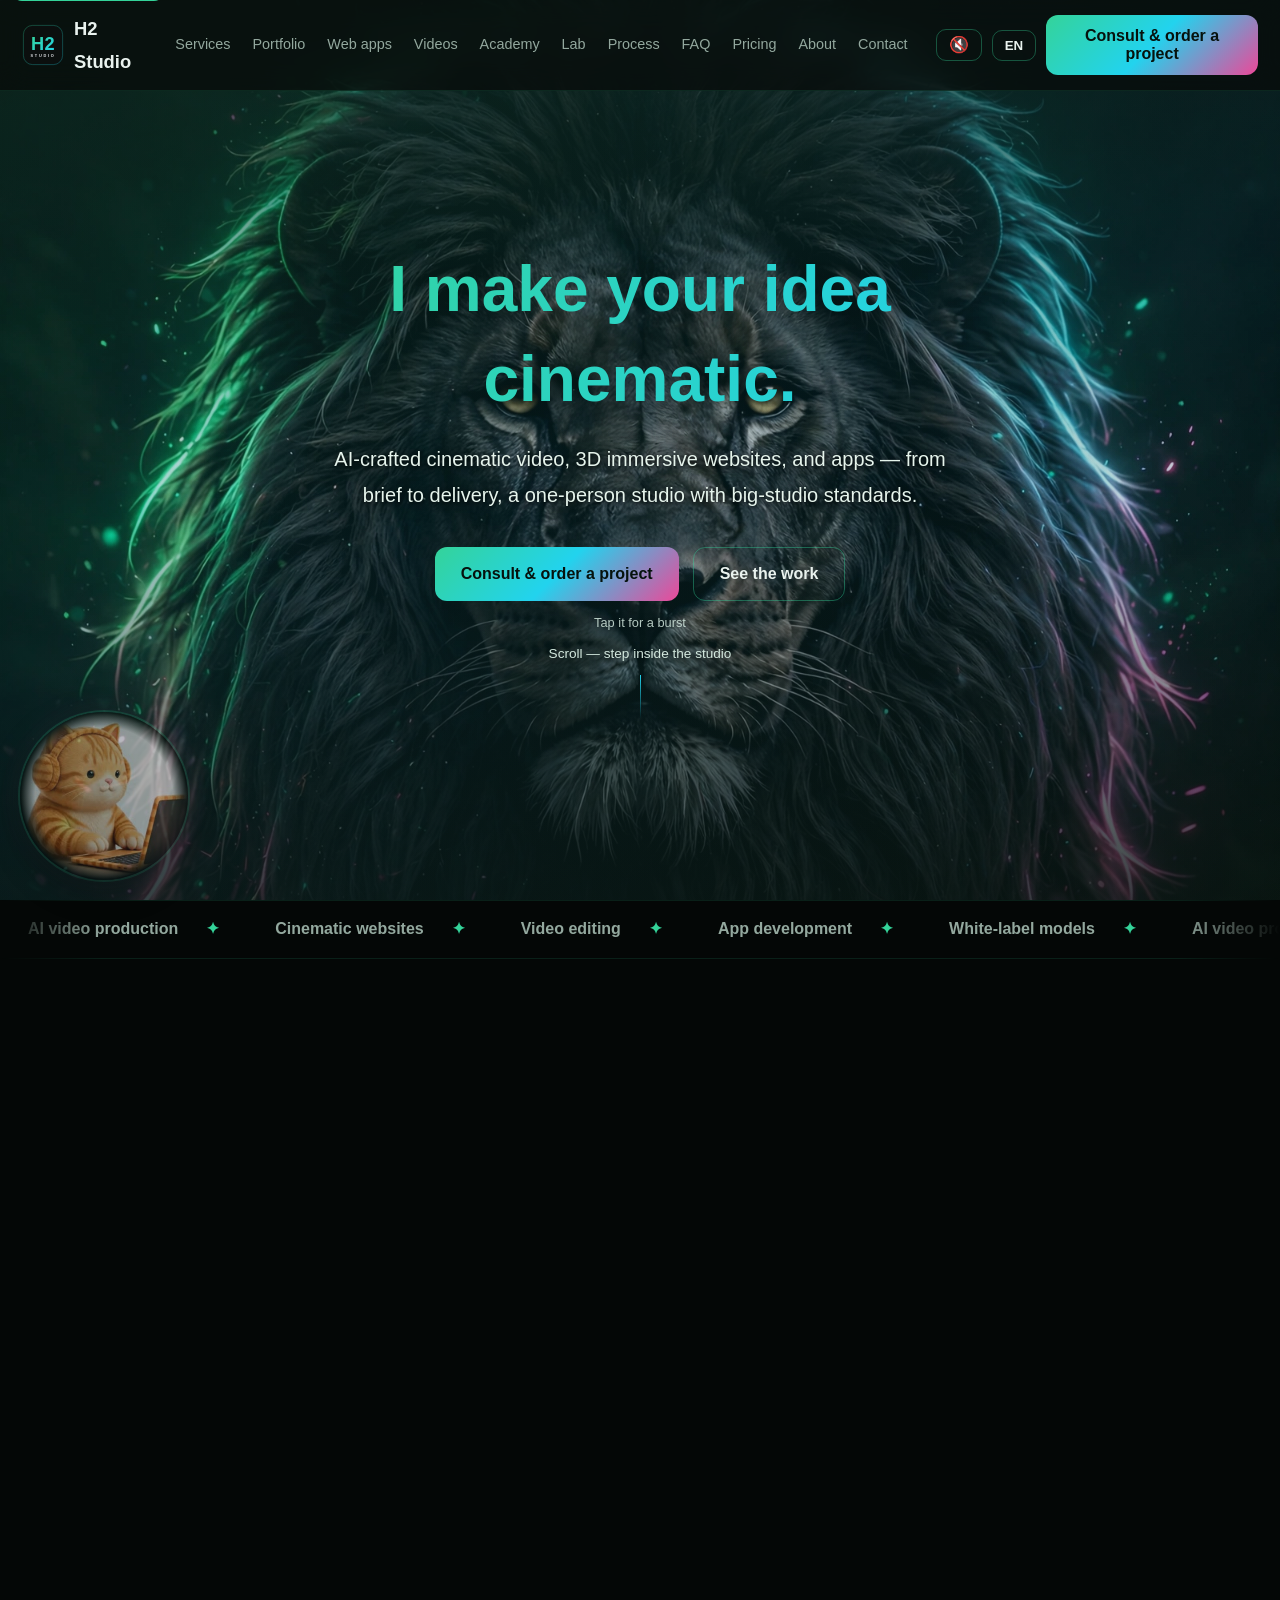
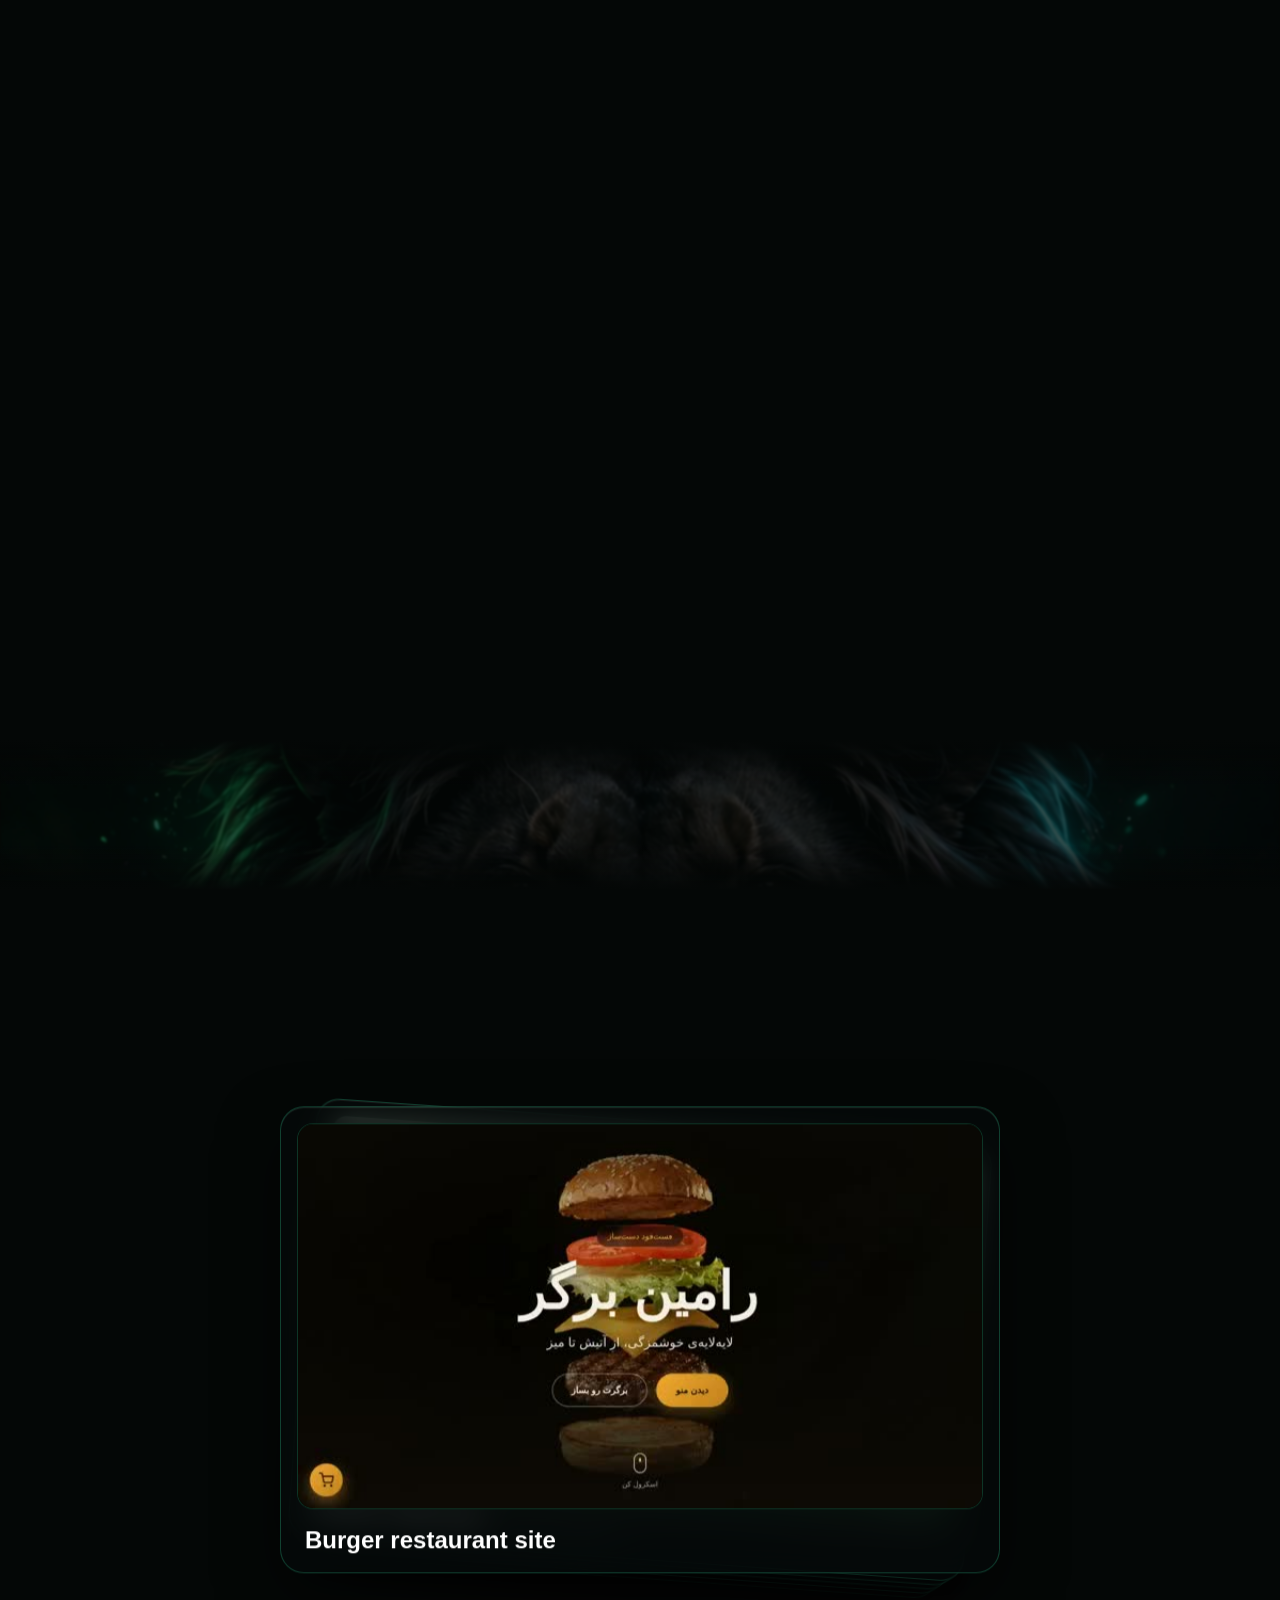
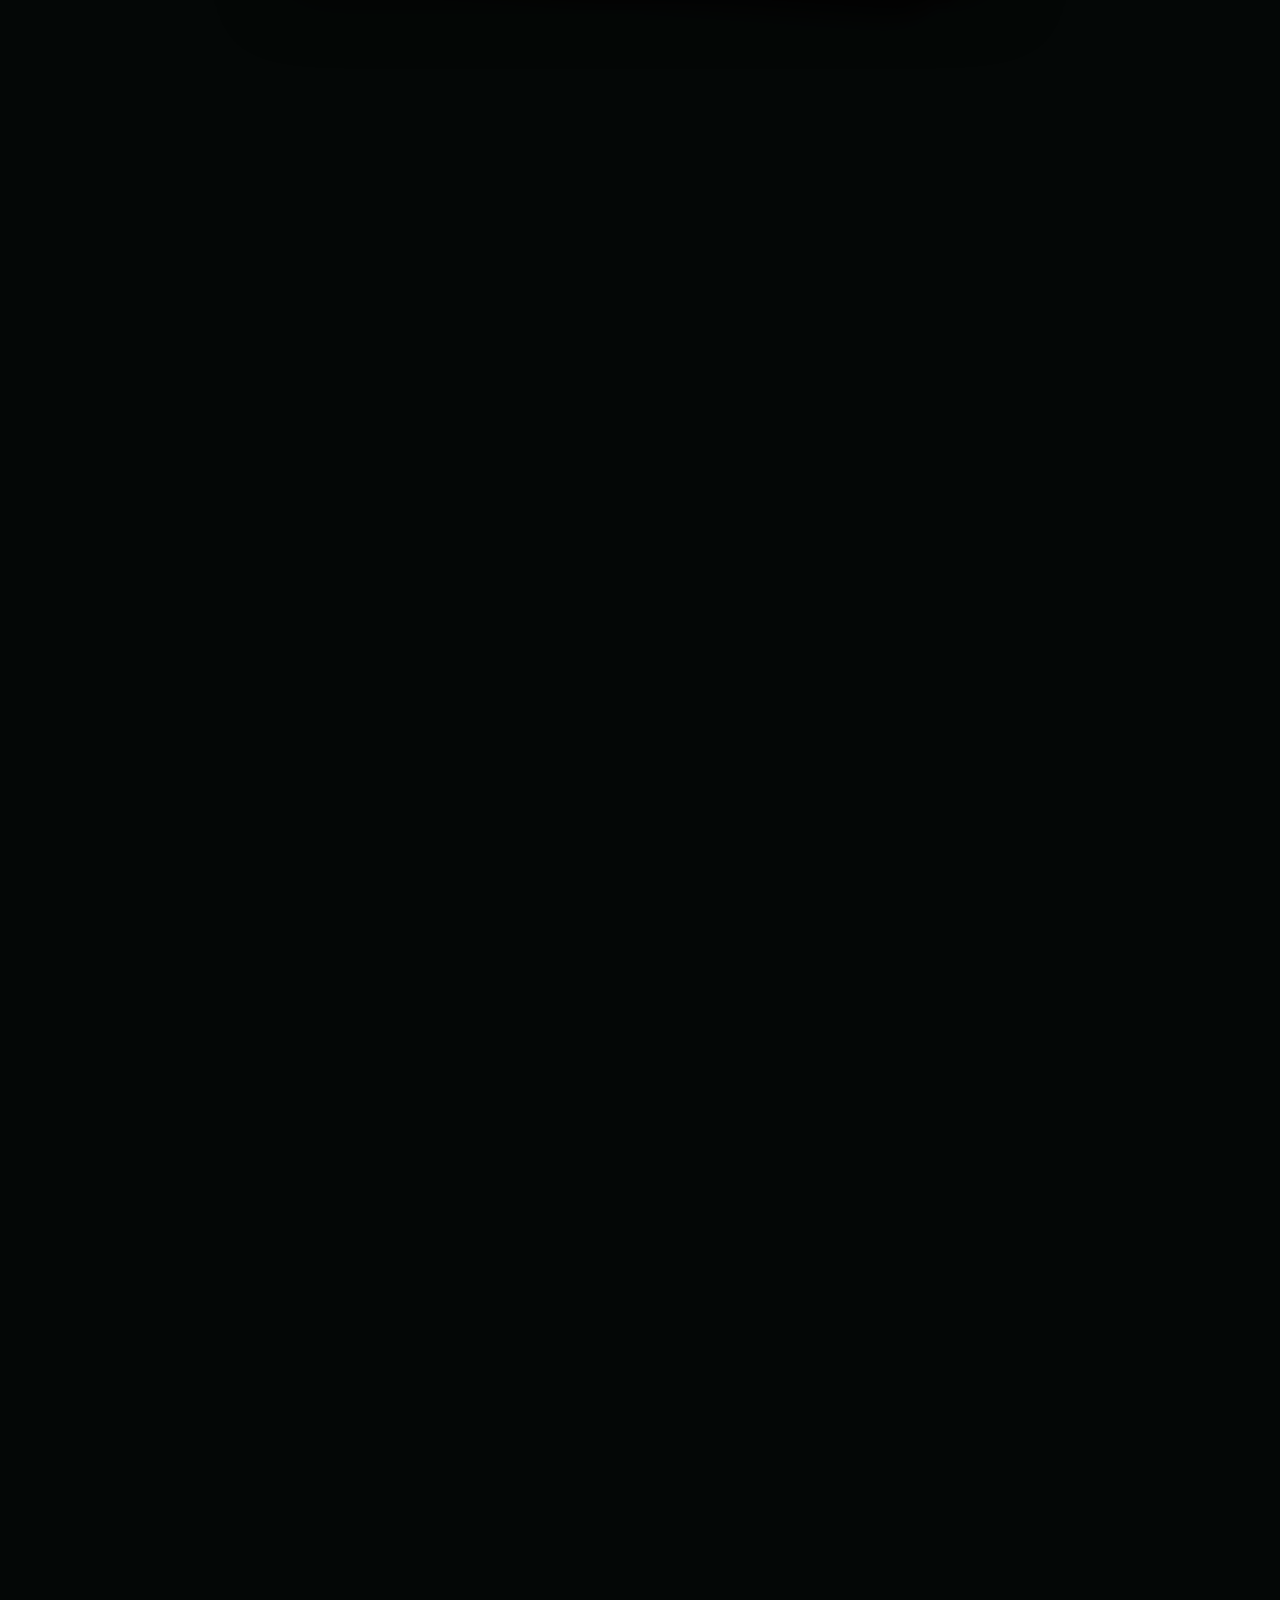
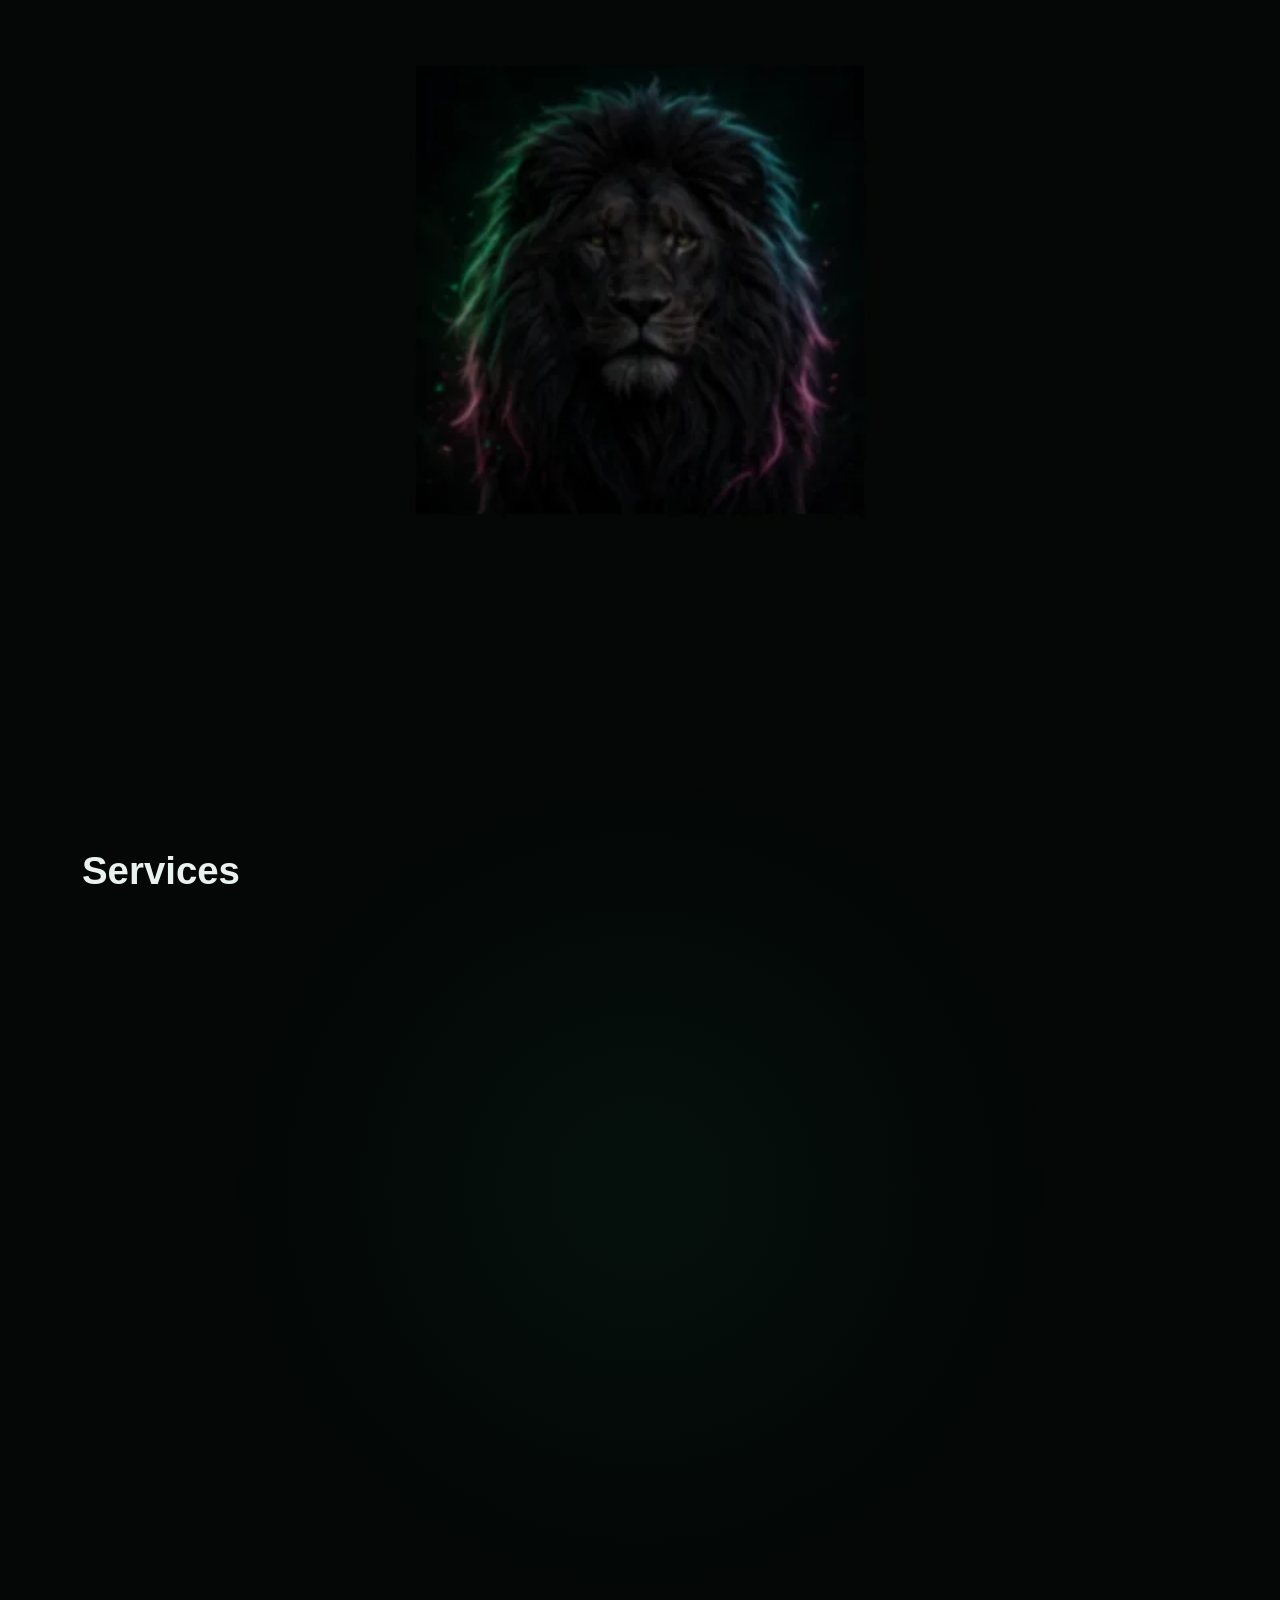
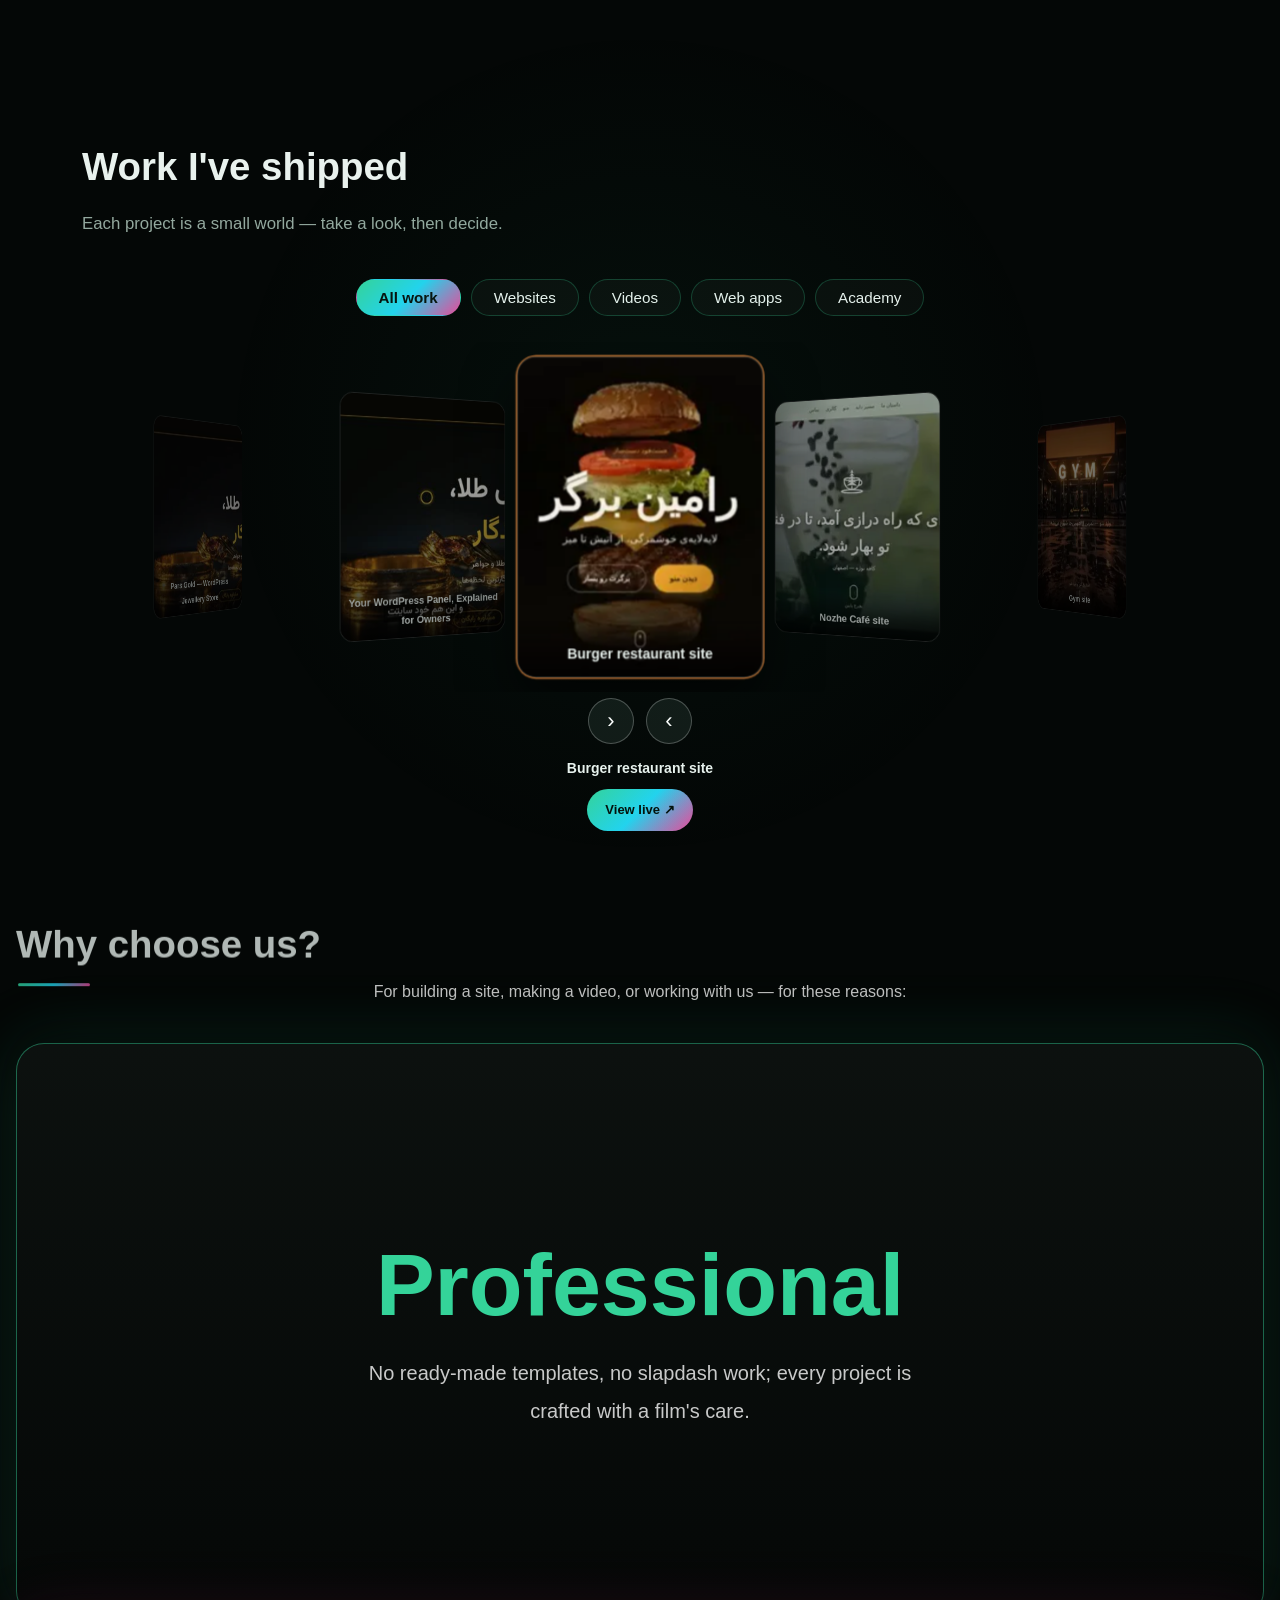
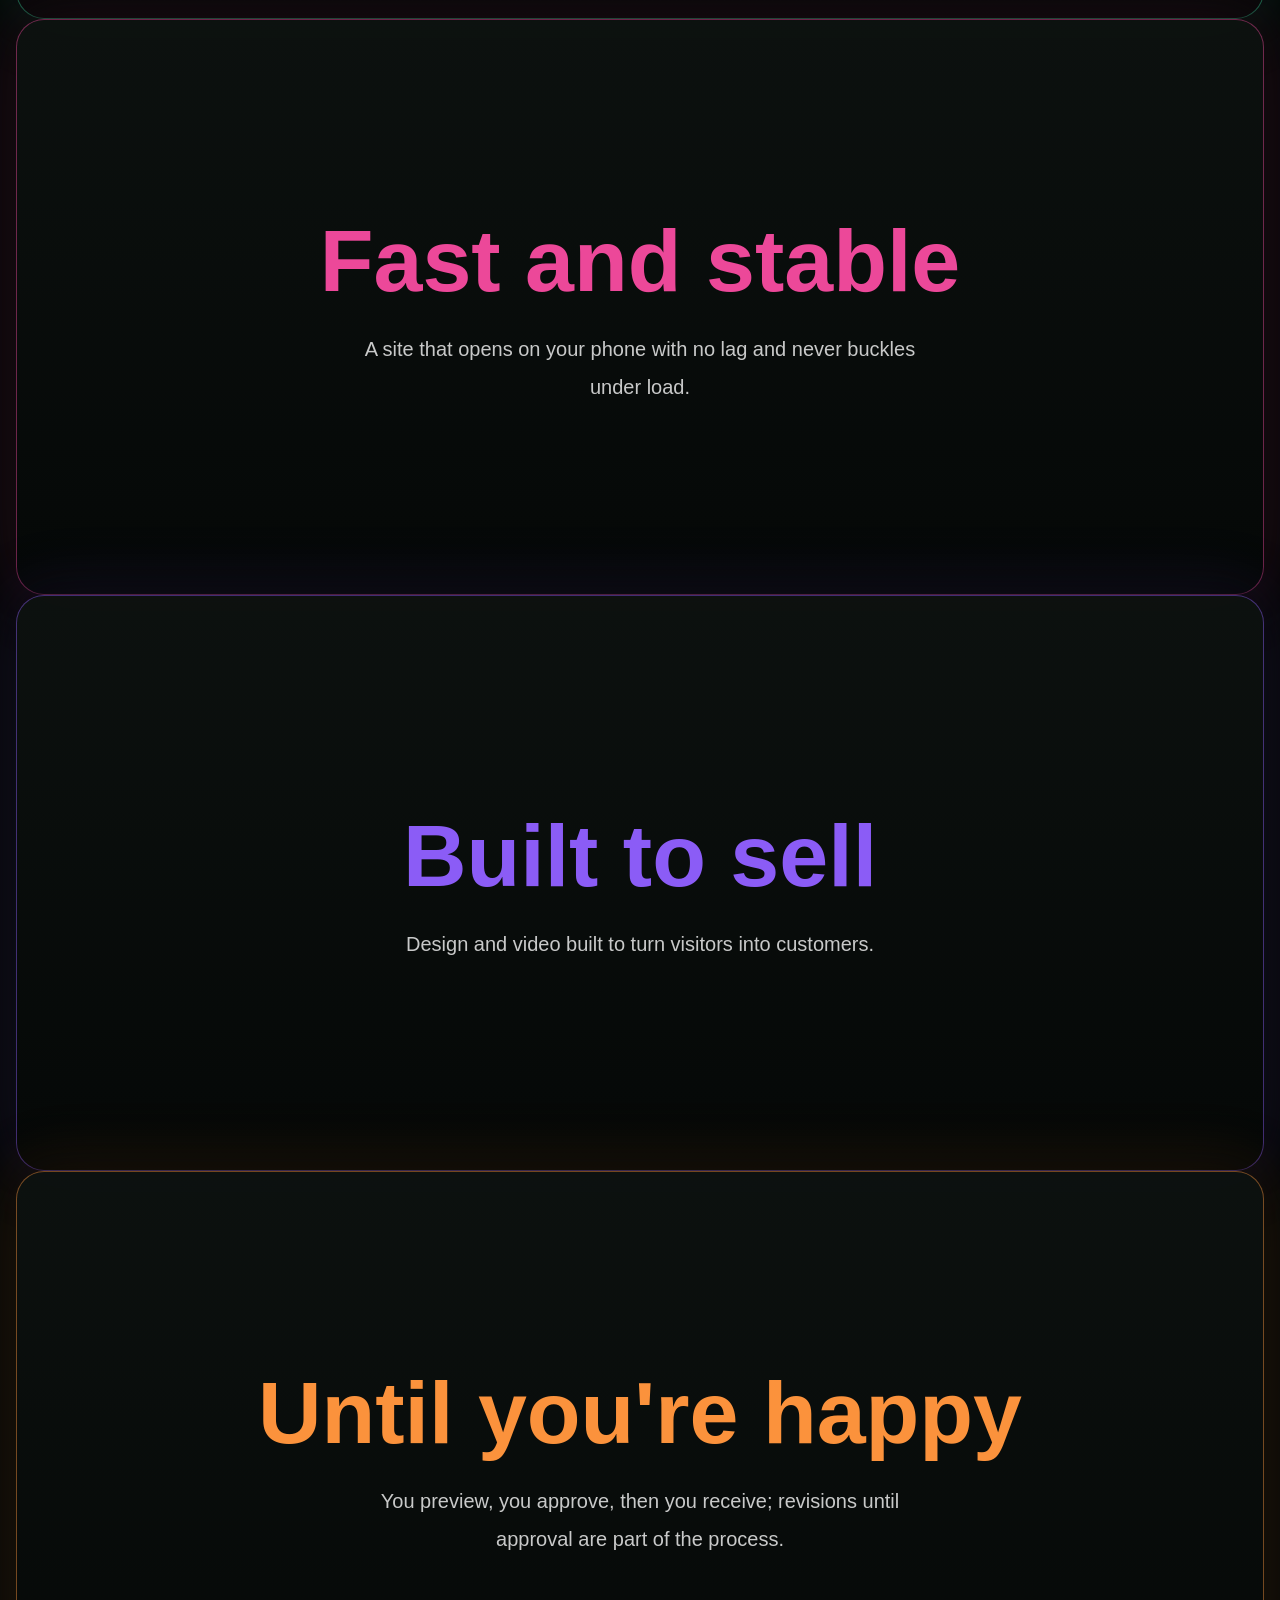
==== commit b512b134: "coverflow rail + side-tap fix" ====
--- a/index.html
+++ b/index.html
@@ -101,7 +101,7 @@
     <h2 class="section-title" id="portfolioTitle"></h2>
     <p class="section-sub" id="portfolioSub"></p>
     <div class="works-tabs" id="worksTabs" role="tablist"></div>
-    <div class="portfolio-grid" id="portfolioGrid"></div>
+    <div class="portfolio-rail" id="portfolioGrid"></div>
   </section>
 
   <section class="section" id="videos">
--- a/assets/cards.css
+++ b/assets/cards.css
@@ -37,6 +37,8 @@
   border: 1px solid rgba(52, 211, 153, 0.25);
 }
 .sr-card-media video { width: 100%; height: 100%; object-fit: cover; display: block; }
+/* tappable (2026-11-02): stack cards + ring tiles open the lightbox preview */
+.sr-card, .sr-tile { cursor: pointer; }
 .sr-card-title {
   color: #fff; font-weight: 800;
   font-size: clamp(1.15rem, 2.6vw, 1.5rem);
--- a/assets/lion.css
+++ b/assets/lion.css
@@ -64,6 +64,29 @@
   inset: 0;
   z-index: 0;
   will-change: transform, opacity;
+}
+/* mid-runway title echo (2026-11-02, option A): gradient text like
+   #heroTitle; opacity driven by lion.js, default 0 so reduced-motion
+   (where apply() never runs) never shows a duplicate title. */
+.lion-hero-mid {
+  position: absolute;
+  left: 50%;
+  top: 56%;
+  transform: translateX(-50%);
+  width: max-content;
+  max-width: 90vw;
+  text-align: center;
+  font-size: clamp(26px, 7vw, 44px);
+  font-weight: 800;
+  line-height: 1.4;
+  background: linear-gradient(110deg, #34d399 0%, #22d3ee 50%, #ec4899 100%);
+  -webkit-background-clip: text;
+  background-clip: text;
+  color: transparent;
+  opacity: 0;
+  pointer-events: none;
+  z-index: 2;
+  padding: 0 20px;
 }
 #lionProgress {
   position: fixed;
@@ -326,3 +349,28 @@
 .lion-final-cta .lion-final-accent { color: #34d399; }
 .lion-final-cta p { position: relative; color: var(--muted); font-size: 1.15rem; margin: 16px 0 0; }
 .lion-final-cta .lion-final-btn { position: relative; margin-top: 34px; }
+
+/* ============ Portfolio coverflow rail (step 1 of Argon 3D direction) ============
+   Port of the approved isolated demo. pf-* names only, so lion.js fan and
+   upgrades.js tilt (both target .portfolio-card) never touch the rail. */
+.pf-stage { position: relative; height: 350px; margin-top: 12px; overflow: hidden; perspective: 1200px; }
+.pf-track { position: absolute; inset: 0; transform-style: preserve-3d; pointer-events: none; }
+.pf-card { position: absolute; left: 50%; top: 50%; width: 230px; height: 300px; border-radius: 18px; overflow: hidden; border: 1px solid rgba(255,255,255,.16); background: #0a0f0d; cursor: pointer; pointer-events: auto; transition: transform .6s cubic-bezier(.22,1,.36,1), opacity .6s cubic-bezier(.22,1,.36,1), filter .6s cubic-bezier(.22,1,.36,1), box-shadow .6s cubic-bezier(.22,1,.36,1); -webkit-tap-highlight-color: transparent; }
+.pf-card img { width: 100%; height: 100%; object-fit: cover; display: block; }
+.pf-card-title { position: absolute; left: 0; right: 0; bottom: 0; padding: 22px 10px 10px; font-size: 13px; font-weight: 700; text-align: center; background: linear-gradient(to top, rgba(0,0,0,.85), transparent); }
+.pf-card.active { box-shadow: 0 0 0 1px rgba(251,146,60,.8), 0 24px 50px rgba(0,0,0,.65); }
+.pf-card.pf-noimg { background: linear-gradient(160deg, #0d1f17, #0a0f0d); display: flex; align-items: center; justify-content: center; }
+.pf-card.pf-noimg .pf-card-title { position: static; background: none; padding: 16px; font-size: 15px; }
+.pf-controls { display: flex; justify-content: center; gap: 12px; margin-top: 6px; }
+.pf-btn { width: 46px; height: 46px; border-radius: 50%; border: 1px solid rgba(255,255,255,.25); background: #111916; color: #fff; font-size: 22px; cursor: pointer; }
+.pf-btn:active { transform: scale(.93); }
+.pf-caption { text-align: center; margin-top: 12px; font-size: 14px; font-weight: 700; min-height: 22px; }
+.pf-live-wrap { text-align: center; min-height: 38px; }
+.pf-live { display: inline-block; margin-top: 8px; padding: 9px 18px; border-radius: 999px; background: linear-gradient(135deg,#34d399,#22d3ee,#ec4899); color: #04120c; font-weight: 800; font-size: 13px; text-decoration: none; }
+@media (max-width:520px){
+  .pf-stage { height: 290px; }
+  .pf-card { width: 180px; height: 240px; }
+}
+@media (prefers-reduced-motion: reduce){
+  .pf-card { transition: none; }
+}
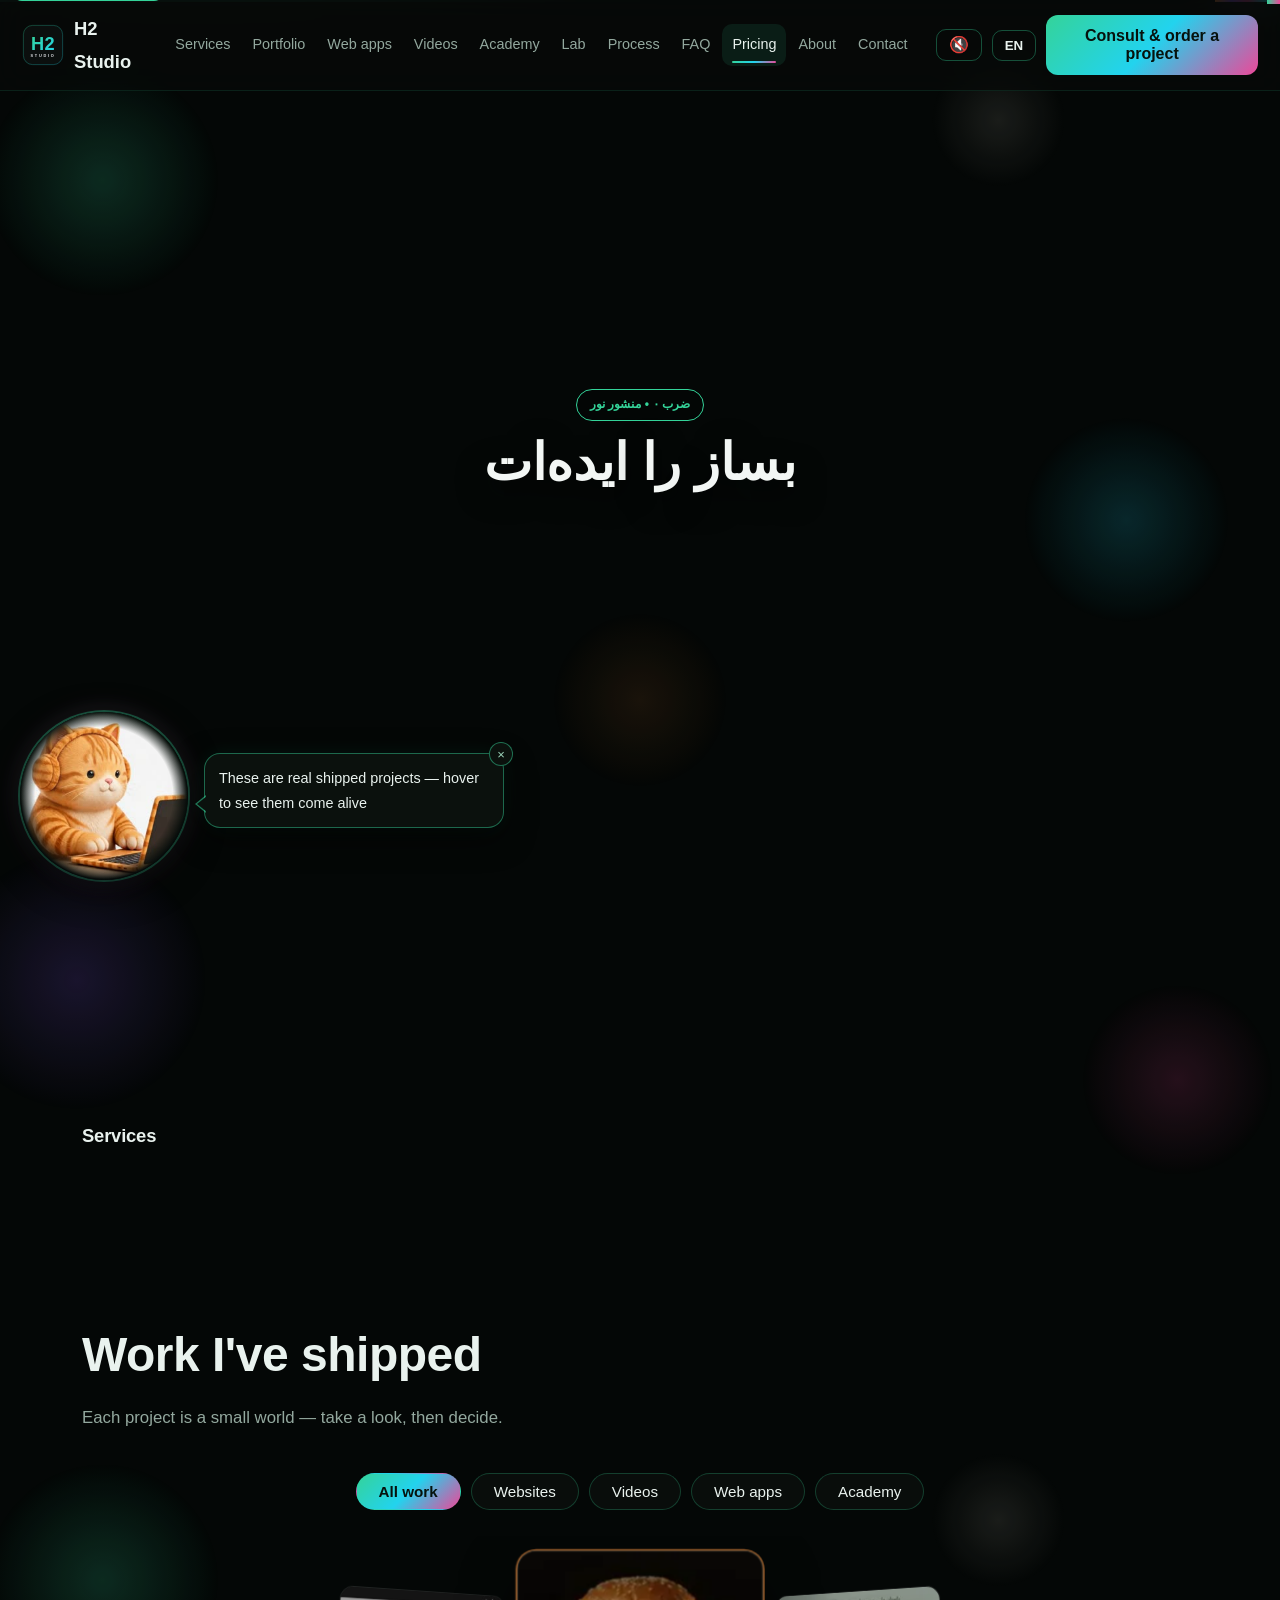
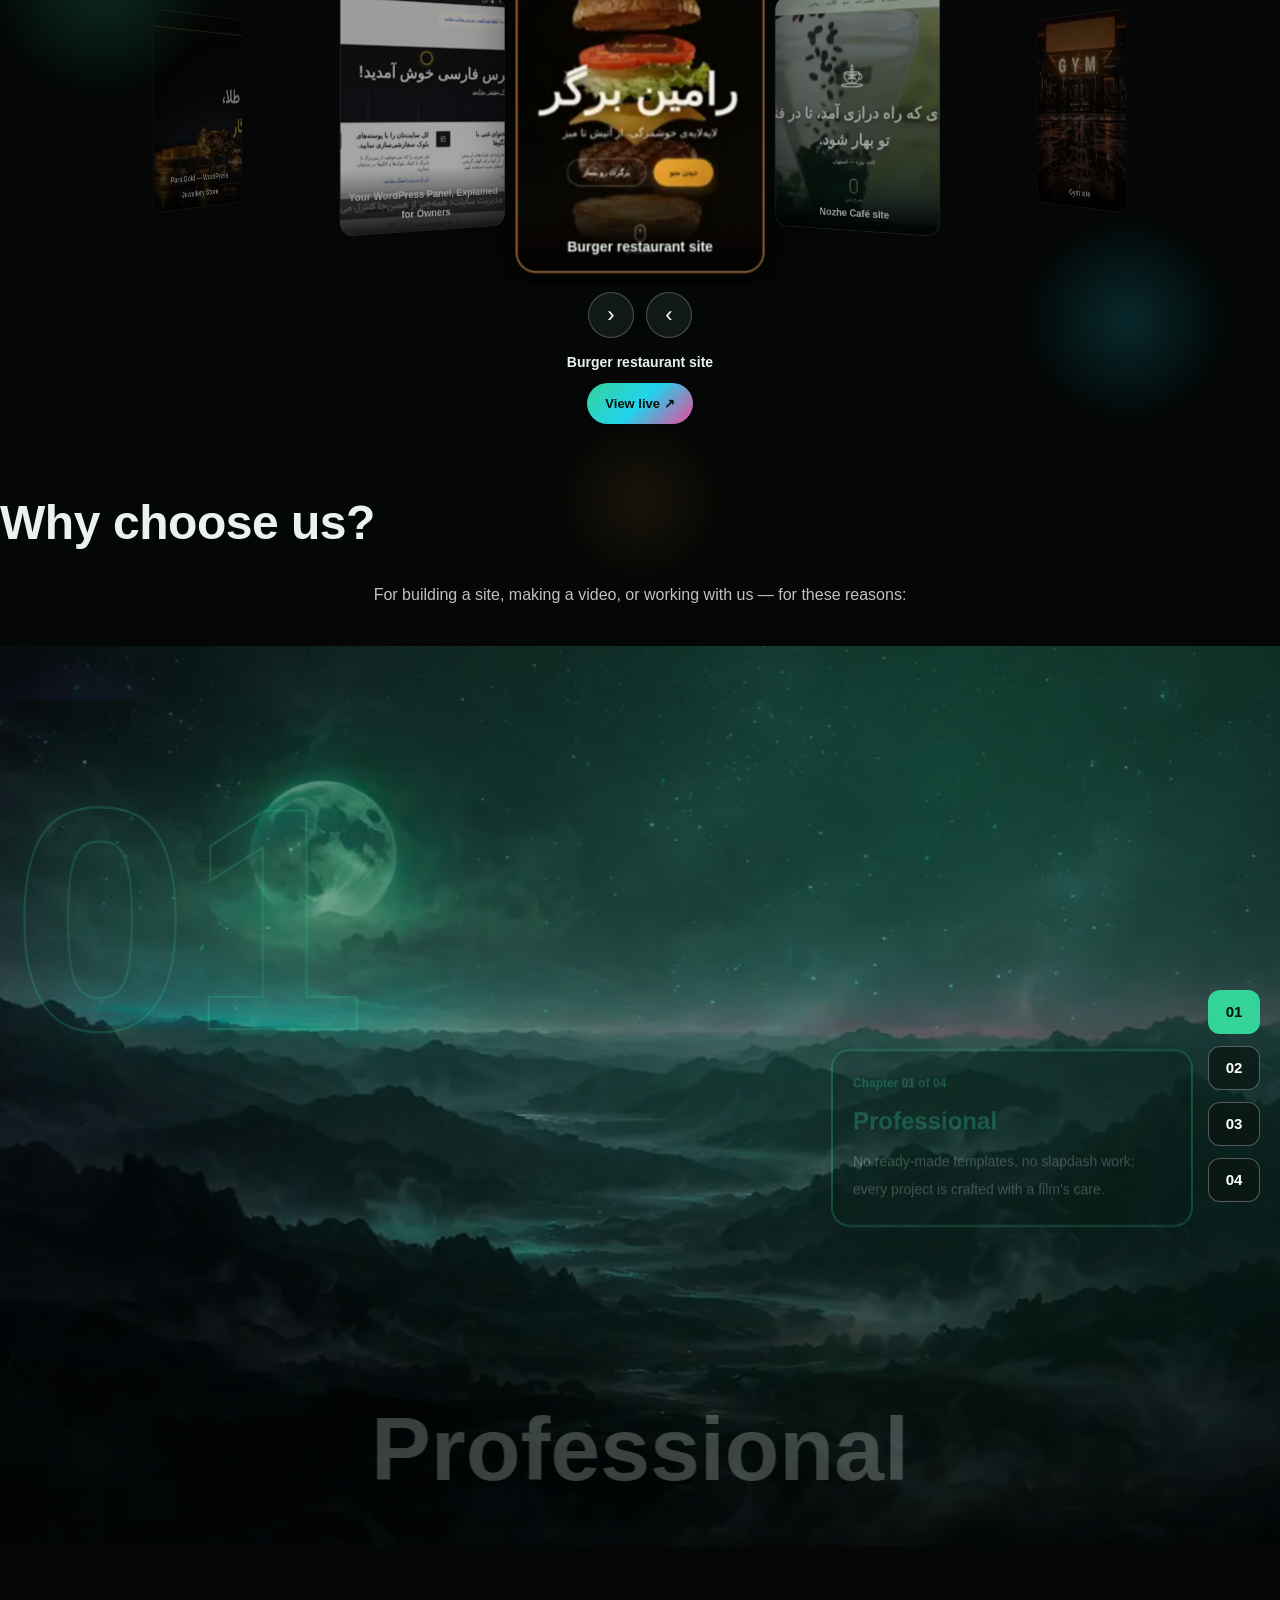
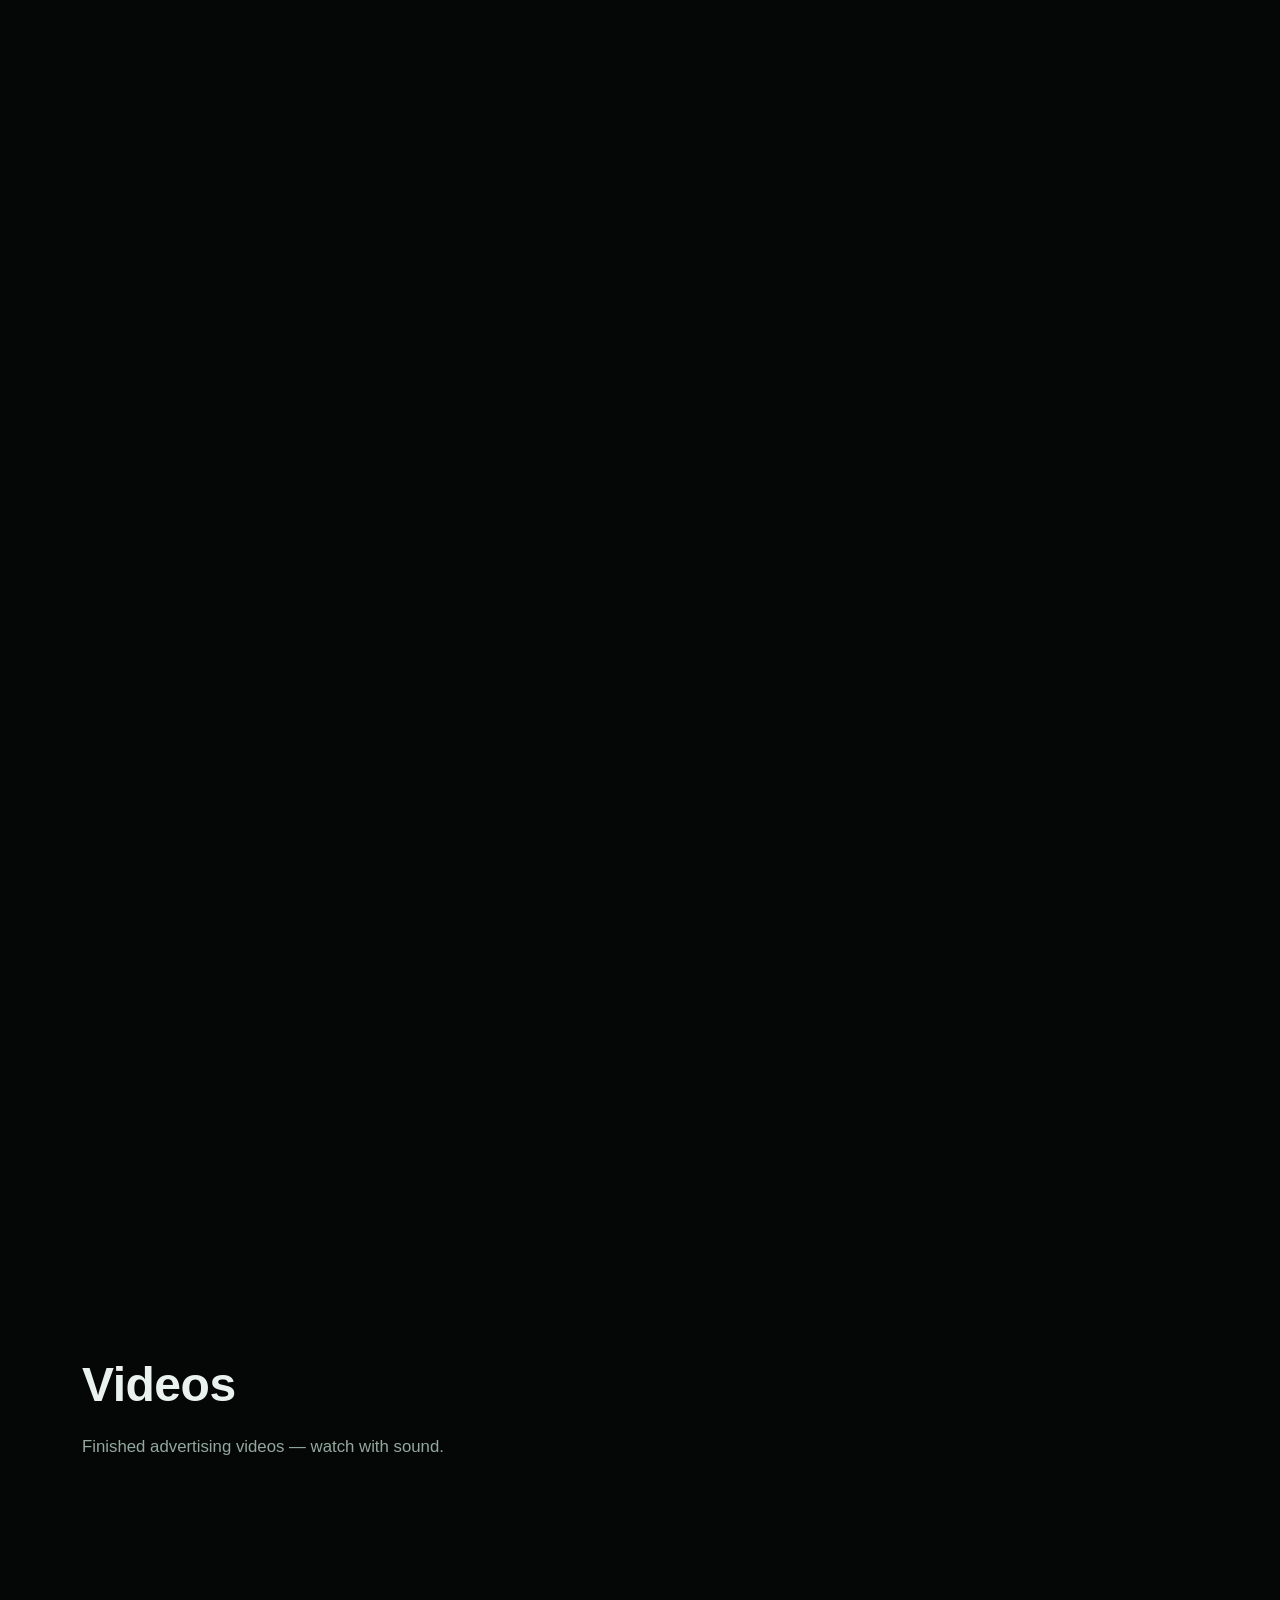
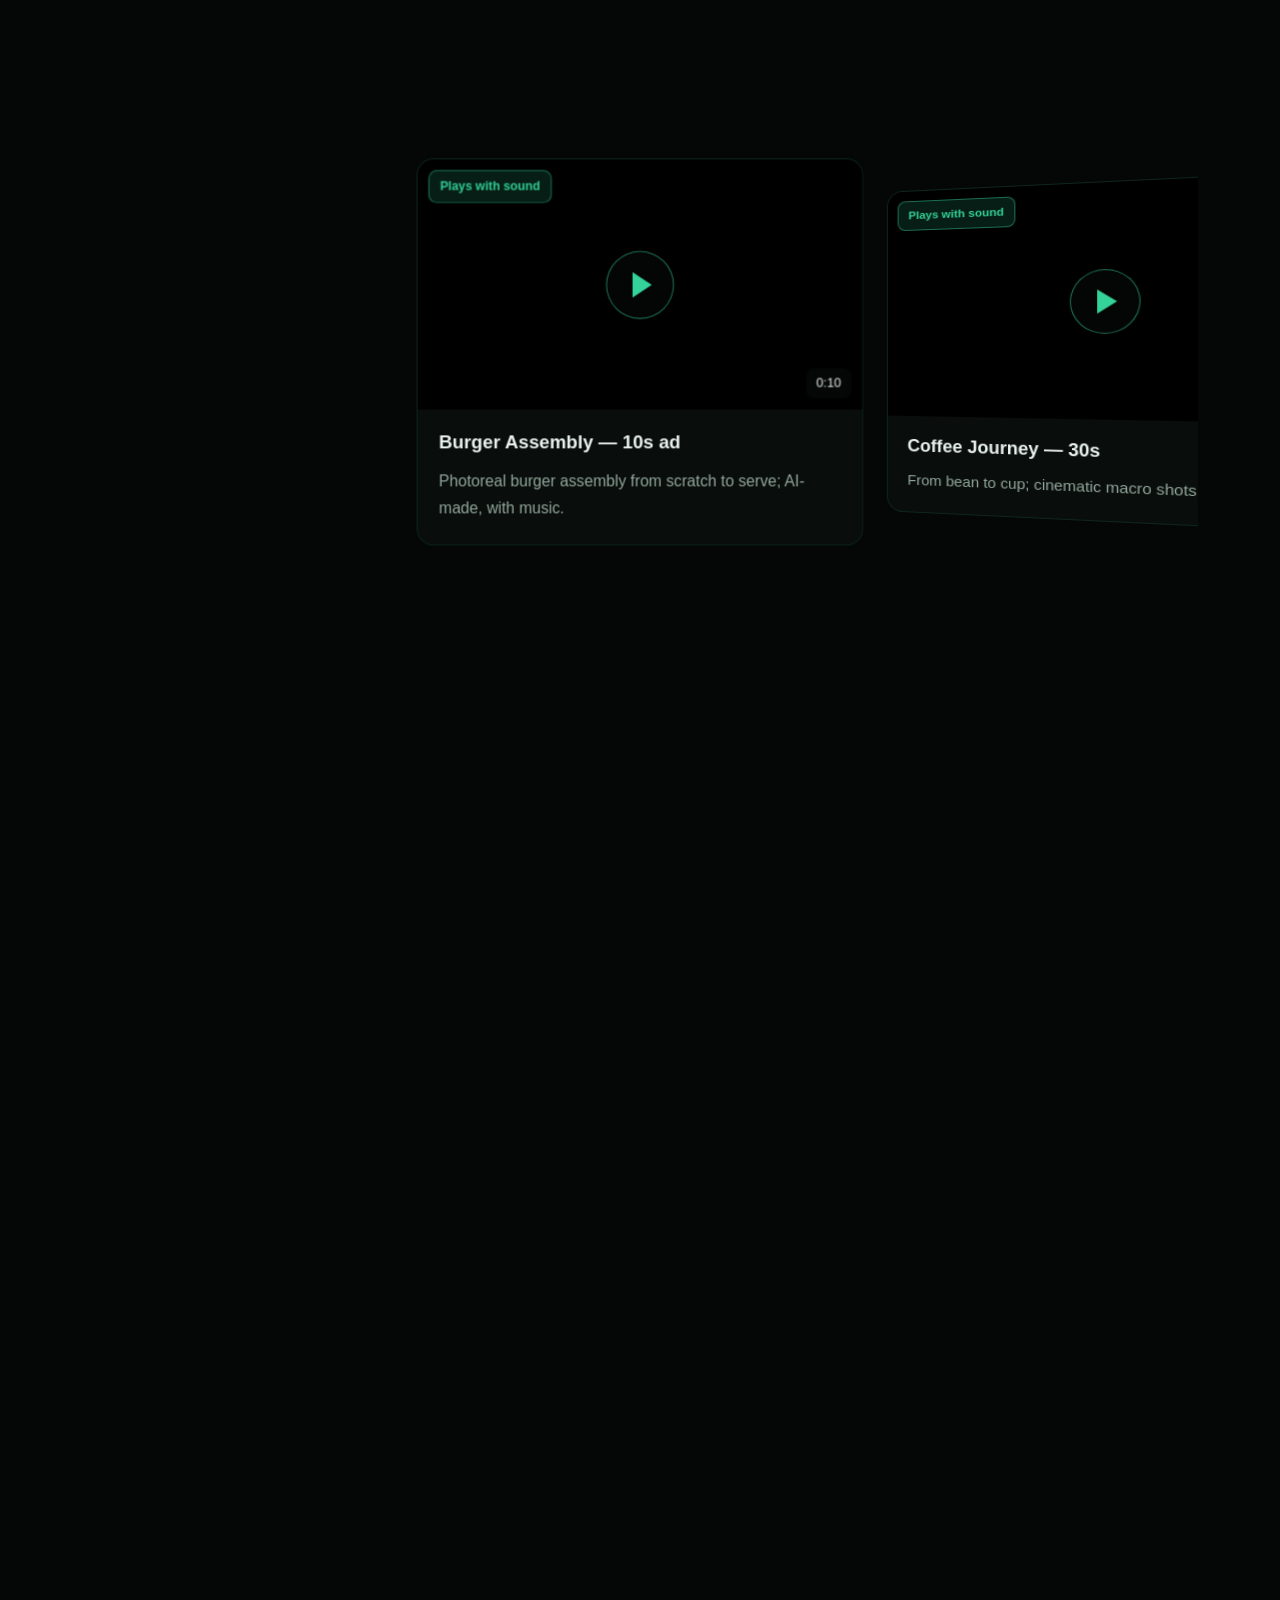
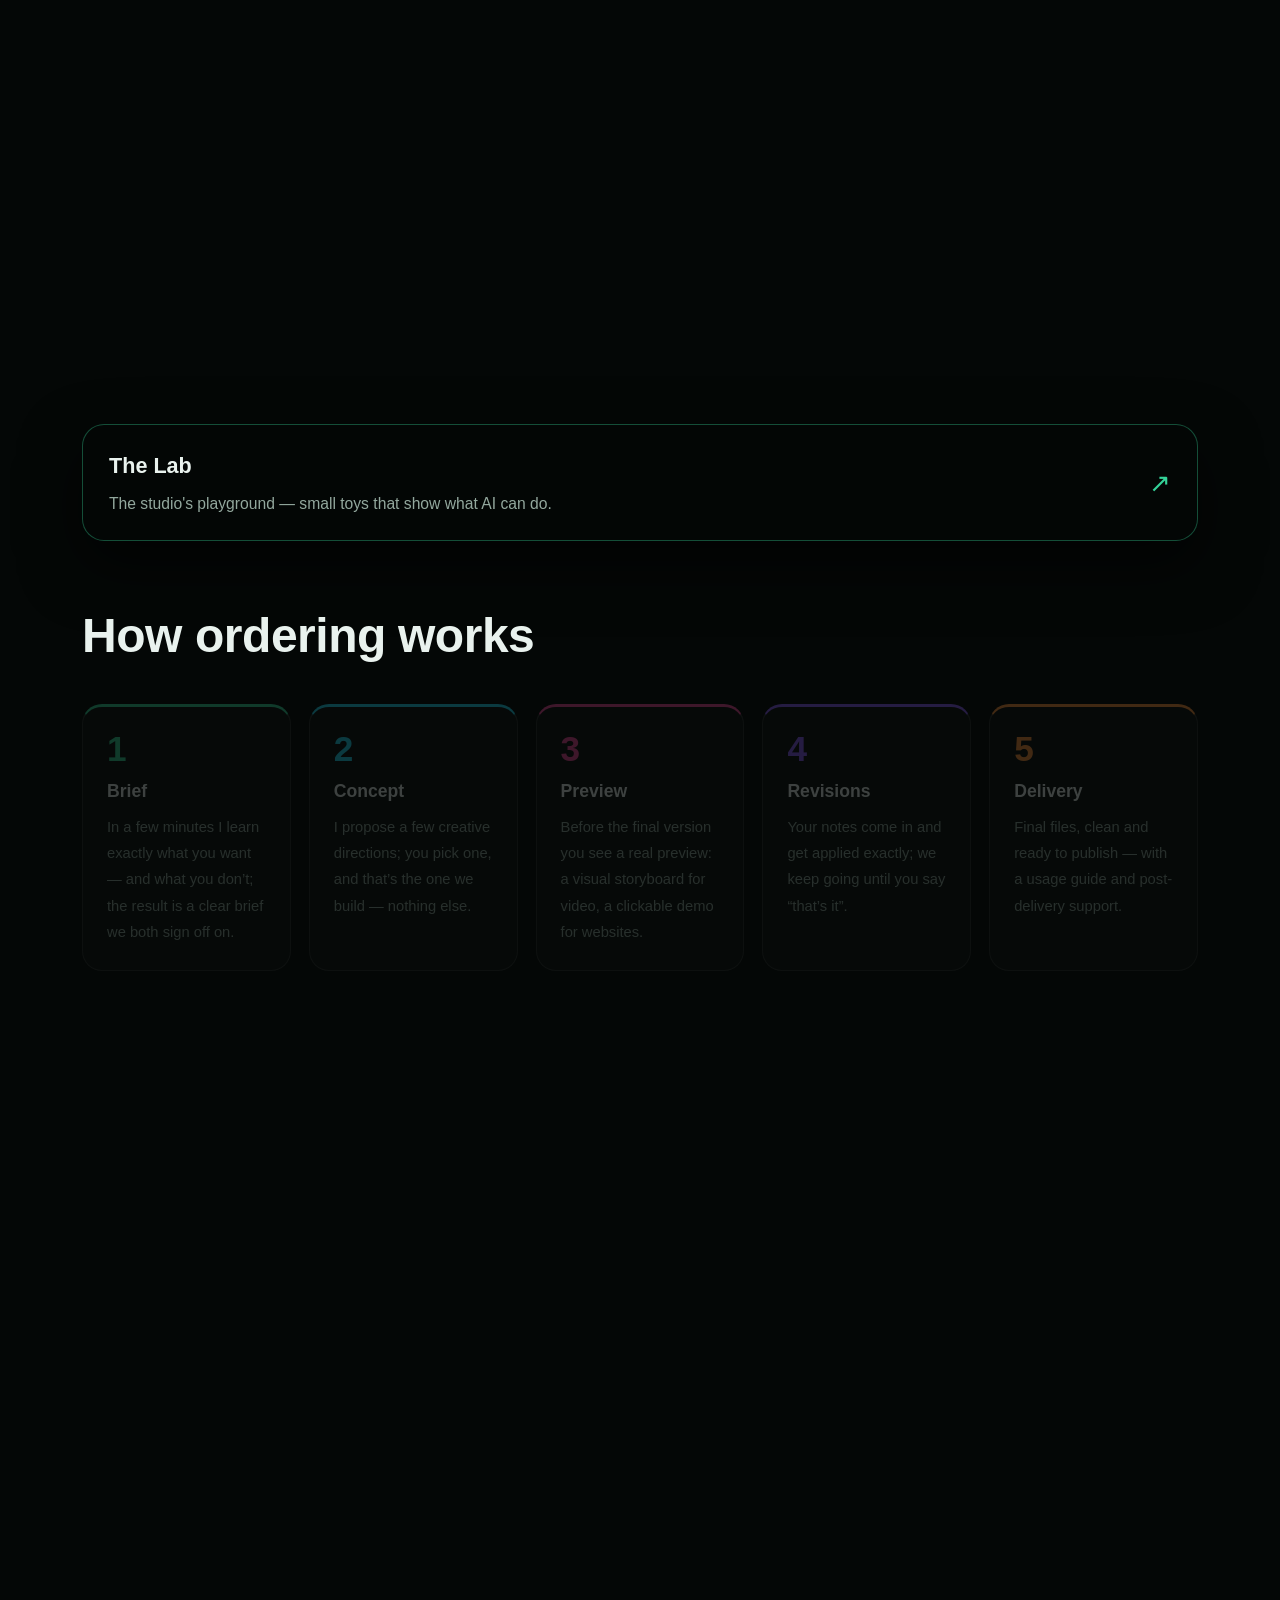
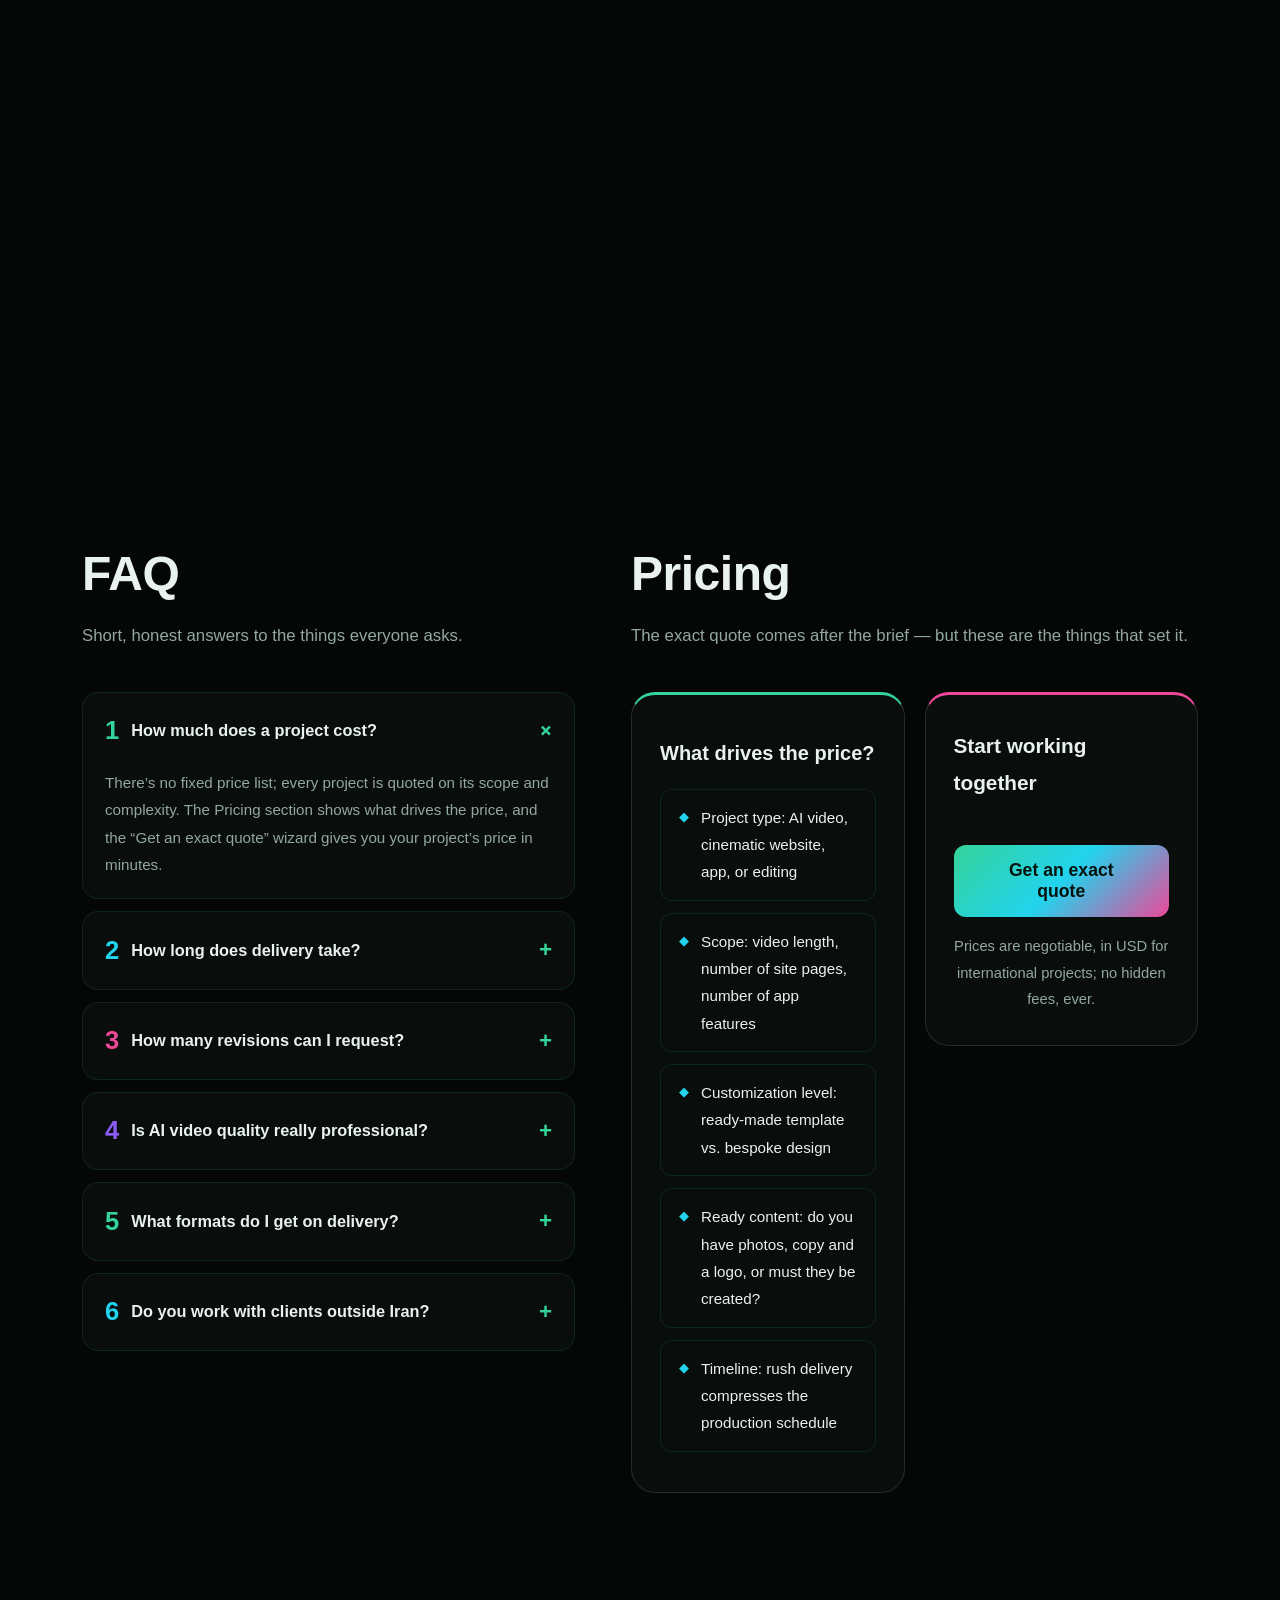
==== commit 5306f17c: "Crown P5 two-act site as main: Master Film + kinetic type + P-EX1 fix v2" ====
--- a/index.html
+++ b/index.html
@@ -24,6 +24,12 @@
 {"@context":"https://schema.org","@type":"ProfessionalService","name":"H2 Studio","description":"AI-crafted cinematic video, 3D immersive websites, and apps — from brief to delivery.","url":"https://hamedhoseyni110-create.github.io/H2-studio/","telephone":"+98-937-573-2165","areaServed":["IR","Worldwide"],"priceRange":"توافقی","sameAs":[]}
 </script>
 <link rel="icon" href="assets/logo.svg" type="image/svg+xml">
+<link rel="stylesheet" href="assets/masterfilm.css">
+<link rel="stylesheet" href="assets/masterfilm-p1.css">
+  <link rel="stylesheet" href="assets/masterfilm-p2.css">
+  <link rel="stylesheet" href="assets/masterfilm-p3.css">
+  <link rel="stylesheet" href="assets/masterfilm-p4.css">
+  <link rel="stylesheet" href="assets/masterfilm-p5.css">
 <link rel="stylesheet" href="styles.css">
 <link rel="stylesheet" href="assets/upgrades.css">
 <link rel="stylesheet" href="assets/cards.css">
@@ -36,7 +42,7 @@
 <a class="skip" id="skipLink" href="#main">پرش به محتوا</a>
 
 <header class="nav" id="nav">
-  <a class="brand" href="#top" aria-label="H2 Studio">
+  <a class="brand" href="#main" aria-label="H2 Studio">
     <img src="assets/logo.svg" alt="" width="42" height="42">
     <span class="brand-name" dir="ltr">H2 Studio</span>
   </a>
@@ -57,46 +63,130 @@
 </header>
 
 <main id="main">
-  <section class="hero" id="top">
-    <video id="heroVideo" class="hero-video" autoplay muted loop playsinline preload="auto" poster="assets/lion-v1.webp" aria-hidden="true">
-      <source src="assets/lion-hero-loop-v1.mp4" type="video/mp4">
-    </video>
-    <div class="hero-shade" aria-hidden="true"></div>
-    <div class="up-hero-tint" aria-hidden="true"></div>
-    <canvas id="heroFx" aria-hidden="true"></canvas>
-    <div class="hero-inner">
-      <h1 id="heroTitle"></h1>
-      <p class="hero-sub" id="heroSubtitle"></p>
-      <div class="hero-ctas">
-        <button class="btn btn-primary" id="heroCtaPrimary" data-wizard-open></button>
-        <a class="btn btn-ghost" id="heroCtaSecondary" href="#portfolio"></a>
-      </div>
-      <div class="scroll-hint" aria-hidden="true">
-        <span id="scrollHintText"></span>
-        <span class="scroll-line"></span>
-      </div>
-      <div class="interact-hint" id="interactHint" aria-hidden="true"></div>
-    </div>
-  </section>
-
-  <!-- Stack+ring pilot layer v4: v2 reference SYSTEM (tilt-and-discard stack +
-       ring dispersal) adapted to OUR design (aurora scene, glass cards) -->
-  <section class="sr-section" id="services-swap">
-    <div class="sr-sticky" id="srSticky">
-      <div class="sr-stack" id="srStack"></div>
-      <div class="sr-ring" id="srRing">
-        <div class="sr-pill" id="srPill"></div>
-        <div class="sr-word" id="srWord"></div>
-        <div class="sr-tiles" id="srTiles"></div>
-      </div>
-    </div>
-  </section>
-
+  <div class="film-backdrop-fixed" aria-hidden="true">
+    <canvas id="masterFilmCanvas" width="800" height="450" aria-hidden="true"></canvas>
+  </div>
+  <div class="p3-foreground" id="p3Foreground" aria-hidden="true"></div>
+  <!-- قدم ۱: این کانتینر دیگر ۷۵۰vh نیست — فقط باند اسکرول سکانس ۱ است
+       (ارتفاع در masterfilm-p1.css: ‏۱۲۰vh). صحنه‌ی فیلم (film-stage) در
+       P1 ثابت (fixed) است و روی کل صفحه می‌ماند؛ موتور P1 پیشرفت را از
+       اسکرول سراسری صفحه می‌خواند، نه از مستطیل این کانتینر. -->
+  <div class="story-scroll-container" id="scrollContainer">
+  <div class="film-stage">
+    <video id="auxiliaryVideo" muted playsinline preload="none" aria-hidden="true"></video>
+  <!-- خط پیشرفت اسکرول -->
+  <div class="scroll-progress-line" id="progressLine" aria-hidden="true"></div>
+  <!-- نشانگر شماره‌ی سکانس و فریم فعال -->
+  <div class="seq-debug-pill" id="seqStatusPill">SEQ 1 • FRAME 001 / 120</div>
+    <!-- ضرب ۰: تولد نور («ایده‌ات را بساز») -->
+    <section class="beat-overlay beat-layout-center" data-beat="0" style="--beat-accent: var(--emerald);">
+      <div class="beat-panel">
+        <span class="beat-tag">ضرب ۰ • منشور نور</span>
+        <h1 class="beat-heading">ایده‌ات را بساز</h1>
+      </div>
+    </section>
+
+    <!-- ضرب ۱: رشته‌ی زمردی (#34d399) ← سایت ساخته می‌شود -->
+    <section class="beat-overlay beat-layout-start" data-beat="1" style="--beat-accent: var(--emerald);">
+      <div class="beat-panel">
+        <span class="beat-tag">ضرب ۱ • نور زمردی</span>
+        <h2 class="beat-heading">سایت ساخته می‌شود</h2>
+        <a class="work-showcase-card" href="#portfolio">
+          <img class="poster-img" data-slot="SLOT_WEB_POSTER" alt="نمونه‌کار سایت H2 Studio" hidden />
+          <div class="poster-slot-placeholder">
+            <span class="slot-label">SLOT_WEB_POSTER</span>
+          </div>
+          <div class="work-card-bar">
+            <span class="work-card-name">سایت سینمایی و سه‌بعدی</span>
+            <span class="work-card-btn">مشاهده ↗</span>
+          </div>
+        </a>
+      </div>
+    </section>
+
+    <!-- ضرب ۲: رشته‌ی فیروزه‌ای/سرخابی (#22d3ee / #ec4899) ← ویدیو ساخته می‌شود -->
+    <section class="beat-overlay beat-layout-end" data-beat="2" style="--beat-accent: var(--cyan);">
+      <div class="beat-panel">
+        <span class="beat-tag">ضرب ۲ • نور فیروزه‌ای و سرخابی</span>
+        <h2 class="beat-heading">ویدیو ساخته می‌شود</h2>
+        <a class="work-showcase-card" href="#videos">
+          <img class="poster-img" data-slot="SLOT_VIDEO_POSTER" alt="نمونه‌کار ویدیو H2 Studio" hidden />
+          <div class="poster-slot-placeholder">
+            <span class="slot-label">SLOT_VIDEO_POSTER</span>
+          </div>
+          <div class="work-card-bar">
+            <span class="work-card-name">فیلم و تیزر تبلیغاتی</span>
+            <span class="work-card-btn">مشاهده ↗</span>
+          </div>
+        </a>
+      </div>
+    </section>
+
+    <!-- ضرب ۳: شیر سیاه در تاریکی (فریم‌های واقعی ضرب ۳ تمامِ پس‌زمینه را پر می‌کنند) -->
+    <section class="beat-overlay beat-layout-lion" data-beat="3" style="--beat-accent: var(--magenta);">
+      <div class="beat-panel">
+        <span class="beat-tag">ضرب ۳ • بیداری شیر در تاریکی</span>
+      </div>
+    </section>
+
+    <!-- ضرب ۴: رشته‌های بنفش (#8b5cf6) و نارنجی (#fb923c) ← عکس و اپ ساخته می‌شوند -->
+    <section class="beat-overlay beat-layout-center" data-beat="4" style="--beat-accent: var(--violet);">
+      <div class="beat-panel-wide">
+        <span class="beat-tag">ضرب ۴ • نور بنفش و نارنجی نارنگی</span>
+        <h2 class="beat-heading">عکس و اپ ساخته می‌شوند</h2>
+
+        <div class="dual-works-grid">
+          <!-- قاب عکس (نور بنفش) -->
+          <a class="work-showcase-card card-photo" style="--beat-accent: var(--violet);" href="#portfolio">
+            <img class="poster-img" data-slot="SLOT_PHOTO_POSTER" alt="نمونه‌کار عکس" hidden />
+            <div class="poster-slot-placeholder">
+              <span class="slot-label">SLOT_PHOTO_APP_POSTERS (PHOTO)</span>
+            </div>
+            <div class="work-card-bar">
+              <span class="work-card-name">استایل‌فریم و عکس</span>
+              <span class="work-card-btn">نمایش ↗</span>
+            </div>
+          </a>
+
+          <!-- قاب اپلیکیشن (نور نارنجی) -->
+          <a class="work-showcase-card card-app" style="--beat-accent: var(--orange);" href="#services">
+            <img class="poster-img" data-slot="SLOT_APP_POSTER" alt="نمونه‌کار اپلیکیشن" hidden />
+            <div class="poster-slot-placeholder">
+              <span class="slot-label">SLOT_PHOTO_APP_POSTERS (APP)</span>
+            </div>
+            <div class="work-card-bar">
+              <span class="work-card-name">وب‌اپ و اپلیکیشن موبایل</span>
+              <span class="work-card-btn">جزئیات ↗</span>
+            </div>
+          </a>
+        </div>
+      </div>
+    </section>
+
+    <!-- ضرب ۵: پایان و دعوت («نوبت ایده‌ی توست» + دکمه‌ی واقعی واتساپ با لینک wa.me) -->
+    <section class="beat-overlay beat-layout-center" data-beat="5" style="--beat-accent: var(--orange);">
+      <div class="beat-panel">
+        <div class="final-cta-stage">
+          <h2 class="beat-heading" style="margin-bottom: 0.2rem;">نوبت ایده‌ی توست</h2>
+          <!-- برش ۷ (آرگون): هاب پورتال — ۴ قرص پرش سریع؛ واتساپ در فینال استودیو می‌ماند. -->
+          <div class="beat5-hub">
+            <a class="beat5-pill" href="#portfolio" data-portal="site" style="--pill-accent: #34d399;">سایت‌ها</a>
+            <a class="beat5-pill" href="#videos" style="--pill-accent: #ec4899;">ویدیوها</a>
+            <a class="beat5-pill" href="#portfolio" data-portal="webapp" style="--pill-accent: #8b5cf6;">اپلیکیشن‌ها</a>
+            <button class="beat5-pill" type="button" data-wizard-open style="--pill-accent: #fb923c;">شروع سفارش</button>
+          </div>
+        </div>
+      </div>
+    </section>
+  </div>
+  </div>
+  <!-- قدم ۱ (۲۰۲۶-۱۱-۰۶، بازبینی آرگون): #services-swap حذف شد — تکرار پرده‌ی یکم بود؛ با حذفش، lion.js هم #lionReturn (بنر دوم شیر) را درج نمی‌کند. -->
   <section class="section" id="services">
     <h2 class="section-title" id="servicesTitle"></h2>
     <div class="services-grid" id="servicesGrid"></div>
   </section>
 
+  <div class="showcase-wrap" id="showcase">
   <section class="section" id="portfolio">
     <h2 class="section-title" id="portfolioTitle"></h2>
     <p class="section-sub" id="portfolioSub"></p>
@@ -104,11 +194,21 @@
     <div class="portfolio-rail" id="portfolioGrid"></div>
   </section>
 
+  <!-- قدم ۱ (اولویت ۱ آرگون): باند اسکرول سکانس ۲ — lion.js پنل‌های KAGE را
+       دقیقاً بعد از #portfolio درج می‌کند، پس ترتیب زمان اجرا می‌شود:
+       ریل + KAGE ← باند سکانس ۲ ← فیلم‌استریپ. -->
+  <div class="p1-runway" id="runway-seq2" data-seq="2" aria-hidden="true"></div>
+
   <section class="section" id="videos">
     <h2 class="section-title" id="videosTitle"></h2>
     <p class="section-sub" id="videosSub"></p>
     <div class="videos-grid" id="videosGrid"></div>
   </section>
+  </div>
+
+  <!-- قدم ۱: باندهای اسکرول سکانس ۳ (شیر، بدون شلوغی) و سکانس ۴ (قاب‌های دوتایی). -->
+  <div class="p1-runway" id="runway-seq3" data-seq="3" aria-hidden="true"></div>
+  <div class="p1-runway" id="runway-seq4" data-seq="4" aria-hidden="true"></div>
 
   <section class="section" id="academy">
     <h2 class="section-title" id="academyTitle"></h2>
@@ -116,17 +216,25 @@
     <div class="videos-grid" id="academyGrid"></div>
   </section>
 
-  <section class="section" id="lab">
-    <h2 class="section-title" id="labTitle"></h2>
-    <p class="section-sub" id="labSub"></p>
-    <div class="lab-grid" id="labGrid"></div>
-  </section>
+  <div class="lab-trigger-wrap">
+    <button class="lab-trigger" id="labTrigger" type="button">
+      <span class="lab-trigger-text">
+        <span class="lab-trigger-title" id="labTriggerTitle"></span>
+        <span class="lab-trigger-sub" id="labTriggerSub"></span>
+      </span>
+      <span class="lab-trigger-arrow" aria-hidden="true">↗</span>
+    </button>
+  </div>
 
   <section class="section" id="process">
     <h2 class="section-title" id="processTitle"></h2>
     <ol class="process-steps" id="processSteps"></ol>
   </section>
 
+  <!-- قدم ۱: باند اسکرول سکانس ۵ (حلقه‌ی طلایی) پیش از فینال. -->
+  <div class="p1-runway" id="runway-seq5" data-seq="5" aria-hidden="true"></div>
+
+  <div class="duo-wrap">
   <section class="section" id="faq">
     <h2 class="section-title" id="faqTitle"></h2>
     <p class="section-sub" id="faqSub"></p>
@@ -146,7 +254,10 @@
       <p class="pricing-note" id="pricingNote"></p>
     </div>
   </section>
-
+  </div>
+
+  <!-- برش ۶ (آرگون): فینال استودیو — آمار + درباره + تماس در یک سکشن واحد. -->
+  <section class="section" id="studio-finale">
   <section class="section" id="stats">
     <h2 class="section-title" id="statsTitle"></h2>
     <div class="stats-grid" id="statsGrid"></div>
@@ -197,6 +308,7 @@
       </div>
     </div>
   </section>
+  </section>
 </main>
 
 <footer class="footer">
@@ -224,6 +336,18 @@
     </div>
     <video id="lightboxVideo" controls playsinline preload="metadata"></video>
     <p class="lightbox-desc" id="lightboxDesc"></p>
+  </div>
+</div>
+
+<!-- برش ۲ (آرگون): آزمایشگاه از جریان صفحه بیرون آمد و شد مودال؛ در جایش فقط یک کارتِ بازکننده ماند. -->
+<div class="lab-overlay" id="labModal" hidden>
+  <div class="lab-dialog" role="dialog" aria-modal="true" aria-labelledby="labTitle">
+    <button class="lab-close" id="labClose" type="button" aria-label="بستن">×</button>
+    <section class="section lab-in-modal" id="lab">
+      <h2 class="section-title" id="labTitle"></h2>
+      <p class="section-sub" id="labSub"></p>
+      <div class="lab-grid" id="labGrid"></div>
+    </section>
   </div>
 </div>
 
@@ -252,6 +376,78 @@
 <script src="assets/upgrades.js"></script>
 <script src="assets/cards.js"></script>
 <script src="assets/lion.js"></script>
+<script src="assets/masterfilm-p1.js"></script>
+  <script src="assets/masterfilm-p2.js"></script>
+  <script src="assets/masterfilm-p3.js"></script>
+  <script src="assets/masterfilm-p4.js"></script>
+  <script src="assets/masterfilm-p5.js"></script>
+<script>
+/* برش ۲: سیم‌کشی مودال آزمایشگاه — باز/بسته، همگام‌سازی عنوان کارت بازکننده
+   با عنوان آزمایشگاه (سه‌زبانه، از app.js می‌آید)، و هدایت لینک‌های #lab
+   (منو و فوتر) به باز کردن مودال به‌جای اسکرول. */
+(function () {
+  var modal = document.getElementById('labModal');
+  var trigger = document.getElementById('labTrigger');
+  if (!modal || !trigger) return;
+  function syncTrigger() {
+    var t = document.getElementById('labTitle');
+    var s = document.getElementById('labSub');
+    var tt = document.getElementById('labTriggerTitle');
+    var ts = document.getElementById('labTriggerSub');
+    if (t && tt) tt.textContent = t.textContent;
+    if (s && ts) ts.textContent = s.textContent;
+  }
+  function openLab() {
+    modal.hidden = false;
+    document.body.style.overflow = 'hidden';
+    syncTrigger();
+  }
+  function closeLab() {
+    modal.hidden = true;
+    document.body.style.overflow = '';
+  }
+  trigger.addEventListener('click', openLab);
+  document.getElementById('labClose').addEventListener('click', closeLab);
+  modal.addEventListener('click', function (e) { if (e.target === modal) closeLab(); });
+  document.addEventListener('keydown', function (e) {
+    if (e.key === 'Escape' && !modal.hidden) closeLab();
+  });
+  document.addEventListener('click', function (e) {
+    var a = e.target && e.target.closest ? e.target.closest('a[href="#lab"]') : null;
+    if (a) { e.preventDefault(); openLab(); }
+  });
+  document.addEventListener('DOMContentLoaded', syncTrigger);
+  document.querySelectorAll('[data-lang]').forEach(function (b) {
+    b.addEventListener('click', function () { setTimeout(syncTrigger, 80); });
+  });
+  syncTrigger();
+})();
+
+/* برش ۴: لینک‌های «آکادمی» (منو و فوتر) به‌جای اسکرول به سکشن پنهان، ریل
+   نمونه‌کار را روی تب آکادمی می‌گذارند — همان‌جایی که آموزش زندگی می‌کند. */
+(function () {
+  document.addEventListener('click', function (e) {
+    var a = e.target && e.target.closest ? e.target.closest('a[href="#academy"]') : null;
+    if (a) {
+      e.preventDefault();
+      if (typeof window.goToWork === 'function') window.goToWork('portfolio', 'academy');
+    }
+  });
+})();
+
+/* برش ۷: قرص‌های هاب پورتال ضرب ۵ — سایت‌ها و اپلیکیشن‌ها ریل نمونه‌کار را
+   روی تب همان دسته می‌گذارند؛ ویدیوها (لینک ساده به #videos) فیلم‌استریپ
+   کامل ۵ فیلم را نشان می‌دهد؛ شروع سفارش دکمه‌ی ویزارد است (app.js سیمش می‌کند). */
+(function () {
+  document.addEventListener('click', function (e) {
+    var a = e.target && e.target.closest ? e.target.closest('a[data-portal]') : null;
+    if (a) {
+      e.preventDefault();
+      if (typeof window.goToWork === 'function') window.goToWork('portfolio', a.getAttribute('data-portal'));
+    }
+  });
+})();
+</script>
 </body>
 </html>
 <!-- pages-redeploy 2026-10-27 -->
--- a/assets/masterfilm.css
+++ b/assets/masterfilm.css
@@ -0,0 +1,787 @@
+/* Master Film (two-act) — adapted from the assembly's CSS: the film stage is
+   sticky (not fixed) so Act II slides over it; overlays/progress are absolute
+   inside the stage. Page body rules stay with the v2 stylesheets. */
+
+    :root {
+      --bg: #040706;
+      --emerald: #34d399;
+      --cyan: #22d3ee;
+      --magenta: #ec4899;
+      --violet: #8b5cf6;
+      --orange: #fb923c;
+      --text-main: #f3f7f5;
+      --text-muted: #94a3b8;
+    }
+
+    .story-scroll-container, .story-scroll-container *,
+    .film-stage, .film-stage * {
+      box-sizing: border-box;
+      margin: 0;
+      padding: 0;
+    }
+
+
+    /* بوم ثابت در کل صفحه: حلقه‌ی طلایی در پرده‌ی دوم هم پشت صفحه می‌ماند */
+    .film-backdrop-fixed {
+      position: fixed;
+      inset: 0;
+      width: 100%;
+      height: 100svh;
+      background-color: var(--bg);
+      z-index: 0;
+      pointer-events: none;
+      overflow: hidden;
+    }
+
+    /* بخش‌های پرده‌ی دوم باید بالای بوم ثابت بنشینند */
+    main > section, .footer {
+      position: relative;
+      z-index: 1;
+    }
+
+    /* =========================================================
+       ۱. لایه‌ی فیلمِ پیوسته‌ی پس‌زمینه (حفظ دائمی نور واقعی ویدیو از بالا تا پایین)
+       ========================================================= */
+    .film-stage {
+      position: sticky;
+      top: 0;
+      inset-inline: 0;
+      width: 100%;
+      height: 100svh;
+      z-index: 2;
+      pointer-events: none;
+      overflow: hidden;
+      perspective: 1100px;
+      transform-style: preserve-3d;
+    }
+
+    #masterFilmCanvas {
+      display: block;
+      width: 100%;
+      height: 100%;
+      object-fit: cover;
+      will-change: transform;
+    }
+
+    /* تگ ویدیوی کمکی (در صورتی که برای بخشی مستقیماً فایل mp4/webm داده شود) */
+    #auxiliaryVideo {
+      position: absolute;
+      inset: 0;
+      width: 100%;
+      height: 100%;
+      object-fit: cover;
+      opacity: 0;
+      pointer-events: none;
+    }
+
+    /* نوار پیشرفت بسیار ظریف در لبه‌ی بالایی صفحه */
+    .scroll-progress-line {
+      position: fixed;
+      top: 0;
+      right: 0;
+      width: 100%;
+      height: 2px;
+      background: linear-gradient(90deg, var(--orange), var(--violet), var(--magenta), var(--cyan), var(--emerald));
+      transform-origin: 100% 50%;
+      transform: scaleX(0);
+      will-change: transform;
+      z-index: 90;
+      pointer-events: none;
+    }
+
+    /* =========================================================
+       ۲. ریل اسکرول داستان (۶۰۰vh) و لایه‌ی محتوای DOM روی ویدیو
+       ========================================================= */
+    .story-scroll-container {
+      position: relative;
+      width: 100%;
+      height: 750vh;
+      z-index: 10;
+    }
+
+    /* هر بخش در موقعیت زمانیِ متناظر با رسیدنِ نورِ ویدیو قرار می‌گیرد */
+    .beat-overlay {
+      position: absolute;
+      inset: 0;
+      width: 100%;
+      height: 100svh;
+      display: flex;
+      flex-direction: column;
+      justify-content: center;
+      padding: 1.5rem;
+      opacity: 0;
+      transform: translate3d(0, 24px, 0);
+      transform-style: preserve-3d;
+      will-change: transform, opacity;
+      pointer-events: none;
+      z-index: 12;
+    }
+
+    .beat-overlay.is-interactive {
+      pointer-events: auto;
+    }
+
+    /* چیدمان هر ضرب متناسب با جایگاه نور در فیلمِ پس‌زمینه */
+    .beat-layout-center {
+      align-items: center;
+      text-align: center;
+    }
+
+    .beat-layout-start {
+      align-items: flex-start;
+      padding-right: clamp(1.25rem, 8vw, 7rem);
+    }
+
+    .beat-layout-end {
+      align-items: flex-end;
+      padding-left: clamp(1.25rem, 8vw, 7rem);
+    }
+
+    /* در ضرب ۳ (شیر سیاه)، هیچ کارتی روی صورت شیر نمی‌نشیند؛ فقط یک عنوان ظریف در پایین قاب */
+    .beat-layout-lion {
+      justify-content: flex-end;
+      align-items: center;
+      padding-bottom: 6vh;
+      text-align: center;
+    }
+
+    .beat-panel {
+      width: min(90vw, 540px);
+    }
+
+    .beat-panel-wide {
+      width: min(92vw, 740px);
+    }
+
+    .beat-tag {
+      display: inline-block;
+      font-size: 0.76rem;
+      font-weight: 700;
+      padding: 0.25rem 0.8rem;
+      border-radius: 999px;
+      background: rgba(4, 7, 6, 0.78);
+      border: 1px solid var(--beat-accent, var(--emerald));
+      color: var(--beat-accent, var(--emerald));
+      margin-bottom: 0.65rem;
+    }
+
+    .beat-heading {
+      font-size: clamp(1.85rem, 4.6vw, 3.2rem);
+      font-weight: 900;
+      line-height: 1.25;
+      margin-bottom: 1rem;
+      color: var(--text-main);
+      text-shadow: 0 10px 30px rgba(4, 7, 6, 0.95);
+    }
+
+    /* کارت شیشه‌ای تیره که نورِ واقعیِ ویدیو از دور و پشت آن دیده می‌شود */
+    /* کارت‌ها لینک‌اند: کل کارت (نه فقط دکمه) قابل کلیک است */
+    .work-showcase-card {
+      position: relative;
+      width: 100%;
+      text-decoration: none;
+      color: inherit;
+      aspect-ratio: 16 / 10;
+      border-radius: 22px;
+      background: rgba(4, 7, 6, 0.76);
+      border: 1.5px solid color-mix(in srgb, var(--beat-accent, var(--emerald)) 60%, transparent);
+      box-shadow:
+        0 24px 60px rgba(0, 0, 0, 0.92),
+        0 0 35px color-mix(in srgb, var(--beat-accent, var(--emerald)) 18%, transparent);
+      overflow: hidden;
+      display: flex;
+      flex-direction: column;
+      justify-content: space-between;
+      transition: transform 0.35s cubic-bezier(0.22, 1, 0.36, 1), box-shadow 0.35s ease;
+    }
+
+    .work-showcase-card:hover {
+      transform: translate3d(0, -4px, 18px) scale(1.015);
+      box-shadow:
+        0 30px 70px rgba(0, 0, 0, 0.95),
+        0 0 48px color-mix(in srgb, var(--beat-accent, var(--emerald)) 36%, transparent);
+    }
+
+    .poster-img {
+      position: absolute;
+      inset: 0;
+      width: 100%;
+      height: 100%;
+      object-fit: cover;
+      z-index: 1;
+    }
+
+    .poster-slot-placeholder {
+      position: absolute;
+      inset: 0;
+      display: flex;
+      flex-direction: column;
+      align-items: center;
+      justify-content: center;
+      gap: 0.5rem;
+      background: rgba(4, 7, 6, 0.82);
+      z-index: 1;
+    }
+
+    .slot-label {
+      font-family: monospace;
+      font-size: 0.78rem;
+      padding: 0.3rem 0.7rem;
+      border-radius: 8px;
+      background: #040706;
+      border: 1px solid var(--beat-accent, var(--emerald));
+      color: var(--beat-accent, var(--emerald));
+    }
+
+    .work-card-bar {
+      position: relative;
+      z-index: 3;
+      margin: auto 0.9rem 0.9rem;
+      padding: 0.65rem 0.95rem;
+      border-radius: 14px;
+      background: rgba(4, 7, 6, 0.9);
+      border: 1px solid rgba(255, 255, 255, 0.12);
+      display: flex;
+      justify-content: space-between;
+      align-items: center;
+      gap: 0.75rem;
+    }
+
+    .work-card-name {
+      font-size: 0.94rem;
+      font-weight: 800;
+      color: var(--text-main);
+    }
+
+    .work-card-btn {
+      text-decoration: none;
+      font-size: 0.8rem;
+      font-weight: 700;
+      color: var(--beat-accent, var(--emerald));
+      padding: 0.28rem 0.75rem;
+      border-radius: 999px;
+      background: color-mix(in srgb, var(--beat-accent, var(--emerald)) 15%, transparent);
+      border: 1px solid color-mix(in srgb, var(--beat-accent, var(--emerald)) 45%, transparent);
+    }
+
+    /* چیدمان دوتایی ضرب ۴ (عکس با نور بنفش + اپ با نور نارنجی) */
+    /* چیدمان دوتایی ضرب ۴ — ltr تا کارت عکس (بنفش) روی قاب بنفش چپ و کارت اپ
+       (نارنجی) روی قاب نارنجی راست بنشیند؛ خود کارت‌ها rtl می‌مانند */
+    .dual-works-grid {
+      display: grid;
+      grid-template-columns: 1.15fr 0.85fr;
+      gap: 1.15rem;
+      width: 100%;
+      direction: ltr;
+    }
+
+    .dual-works-grid .work-showcase-card {
+      aspect-ratio: auto;
+      min-height: 280px;
+      direction: rtl;
+    }
+
+    /* پوستر اپ حالا عمودی و دقیقاً هم‌نسبت قاب نارنجی است (۳:۵)؛ در موبایل
+       با contain کامل دیده می‌شود، در دسکتاپ با cover دقیقاً قاب را پر می‌کند */
+    .card-app {
+      background: radial-gradient(circle at 50% 42%, rgba(251, 146, 60, 0.22), rgba(4, 7, 6, 0.96) 78%);
+    }
+    .card-app .poster-img {
+      object-fit: contain;
+      object-position: center 38%;
+      padding: 0.85rem 0.85rem 4.8rem;
+    }
+
+    /* موبایل: کارت افقی است و پوستر عمودی — با cover برشِ بالای صفحه‌ی اپ
+       (نوار وضعیت + سربرگ + کارت امتیاز) دیده می‌شود، نه تمبر پستی وسط کارت */
+    @media (max-width: 899px) {
+      .card-app .poster-img {
+        object-fit: cover;
+        object-position: center 10%;
+        padding: 0;
+      }
+    }
+
+    /* ضرب ۴ در دسکتاپ: کارت‌ها دقیقاً هم‌اندازه‌ی قاب‌های نئونی خودِ فیلم‌اند
+       (مختصات از فریم واقعی سکانس ۴، با جبران زوم ۱٫۰۶ کانوس:
+       قاب بنفش ۱۲٫۷–۴۴٫۷٪ × ۲۴٫۳–۷۴٫۶٪، قاب نارنجی ۶۲٫۷–۸۶٪ × ۱۷٫۱–۷۹٫۵٪)
+       عنوان و تگ پایین صفحه می‌نشینند — بالای صفحه بین ناو (۷۴px) و بالای
+       قاب نارنجی (۱۷٫۱٪) جا برای تگ+عنوان نیست */
+    @media (min-width: 900px) {
+      [data-beat="4"] {
+        justify-content: flex-end;
+        padding-top: 0;
+        padding-bottom: 4vh;
+      }
+      [data-beat="4"] .dual-works-grid {
+        position: absolute;
+        inset: 0;
+        display: block;
+      }
+      [data-beat="4"] .work-showcase-card {
+        position: absolute;
+        min-height: 0;
+        aspect-ratio: auto;
+      }
+      [data-beat="4"] .card-photo {
+        left: 12.7%;
+        top: 24.3%;
+        width: 32%;
+        height: 50.3%;
+      }
+      [data-beat="4"] .card-app {
+        left: 62.7%;
+        top: 17.1%;
+        width: 23.3%;
+        height: 62.4%;
+      }
+      /* پوستر اپ عمودی و هم‌نسبت قاب است — در دسکتاپ cover دقیقاً قاب را پر
+         می‌کند، بدون برش و بدون فضای مرده (موبایل contain می‌ماند) */
+      [data-beat="4"] .card-app .poster-img {
+        object-fit: cover;
+        padding: 0;
+      }
+    }
+
+    /* ضرب ۴: کج‌شدن کارت‌ها به‌سمت انگشت + برق نور دنبال انگشت (دموی بچ ۲۷) */
+    [data-beat="4"] .work-showcase-card {
+      transform-style: preserve-3d;
+      transition: transform .12s ease-out, box-shadow .35s ease;
+      touch-action: pan-y;
+    }
+    [data-beat="4"] .work-showcase-card::before {
+      content: "";
+      position: absolute;
+      inset: 0;
+      border-radius: inherit;
+      background: radial-gradient(circle at var(--sx, 50%) var(--sy, 50%), rgba(255, 255, 255, 0.28), transparent 55%);
+      pointer-events: none;
+      z-index: 5;
+      opacity: 0;
+      transition: opacity .25s ease;
+    }
+    [data-beat="4"] .work-showcase-card.tilt-on::before {
+      opacity: 1;
+    }
+
+    /* ضرب ۴، کارت عکس: افشای شیر با اشاره — لایه‌ی مرده (خاکستری) زیر،
+       لایه‌ی زنده (رنگی) با دایره‌ی دنبال‌کننده‌ی انگشت؛ در حالت عادی یک
+       روزنه‌ی ۶۴px زنده همیشه هست تا کارت خاکستریِ کامل خوانده نشود */
+    .card-photo .poster-img.reveal-dead {
+      filter: grayscale(1) brightness(.55) contrast(1.05);
+    }
+    .card-photo .poster-img.reveal-living {
+      z-index: 2;
+      pointer-events: none;
+    }
+    .reveal-ring {
+      position: absolute;
+      width: 110px;
+      height: 110px;
+      border: 2px solid rgba(255, 255, 255, 0.85);
+      border-radius: 50%;
+      transform: translate(-50%, -50%);
+      pointer-events: none;
+      z-index: 6;
+    }
+
+    /* =========================================================
+       ۳. ضرب ۵: پایان و دعوت (هم‌نشینی حلقه‌ی نور ویدیو با دکمه‌ی واقعی واتساپ)
+       ========================================================= */
+    .final-cta-stage {
+      display: flex;
+      flex-direction: column;
+      align-items: center;
+      justify-content: center;
+      gap: 1.4rem;
+      padding: 2.2rem 1.75rem;
+      border-radius: 26px;
+      background: rgba(4, 7, 6, 0.72);
+      border: 1.5px solid rgba(52, 211, 153, 0.45);
+      box-shadow: 0 28px 70px rgba(0, 0, 0, 0.95);
+    }
+
+    /* برش ۷ (آرگون): ضرب ۵ شد هاب پورتال — ۴ قرص درخشان برای پرش سریع به
+       سایت‌ها / ویدیوها / اپلیکیشن‌ها / شروع سفارش. پایان کاذب حذف شد؛
+       واتساپ در فینال استودیو می‌ماند. هر قرص رنگ خودش را دارد. */
+    .beat5-hub {
+      display: flex;
+      flex-wrap: wrap;
+      gap: 12px;
+      justify-content: center;
+      margin-top: 1.1rem;
+    }
+    .beat5-pill {
+      display: inline-flex;
+      align-items: center;
+      justify-content: center;
+      padding: 12px 24px;
+      border-radius: 999px;
+      border: 1.5px solid color-mix(in srgb, var(--pill-accent, #fb923c) 60%, transparent);
+      background: rgba(4, 7, 6, 0.6);
+      color: #fff;
+      font-family: inherit;
+      font-size: 1rem;
+      font-weight: 800;
+      text-decoration: none;
+      cursor: pointer;
+      box-shadow: 0 0 26px color-mix(in srgb, var(--pill-accent, #fb923c) 30%, transparent);
+      backdrop-filter: blur(6px);
+      transition: transform 0.3s cubic-bezier(0.22, 1, 0.36, 1), border-color 0.3s ease, box-shadow 0.3s ease;
+    }
+    .beat5-pill:hover,
+    .beat5-pill:focus-visible {
+      transform: translateY(-2px);
+      border-color: var(--pill-accent, #fb923c);
+      box-shadow: 0 0 40px color-mix(in srgb, var(--pill-accent, #fb923c) 50%, transparent);
+    }
+
+    /* نشانگر وضعیت فریم/سکانس در گوشه پایین برای تست و جایگذاری دارایی‌ها */
+    .seq-debug-pill {
+      display: none;
+      position: fixed;
+      bottom: 0.85rem;
+      left: 0.85rem;
+      z-index: 30;
+      font-family: monospace;
+      font-size: 0.72rem;
+      padding: 0.25rem 0.65rem;
+      border-radius: 6px;
+      background: rgba(4, 7, 6, 0.85);
+      border: 1px solid rgba(52, 211, 153, 0.3);
+      color: var(--emerald);
+      pointer-events: none;
+    }
+
+    @media (max-width: 768px) {
+      .beat-layout-start,
+      .beat-layout-end {
+        align-items: center;
+        padding-right: 1.15rem;
+        padding-left: 1.15rem;
+      }
+      .dual-works-grid {
+        grid-template-columns: 1fr;
+      }
+      .dual-works-grid .work-showcase-card {
+        min-height: 200px;
+      }
+      body.is-scrubbing-film #narengi {
+        opacity: 0.28;
+        pointer-events: none;
+      }
+    }
+
+    /* احترام کامل به Reduced Motion */
+    @media (prefers-reduced-motion: reduce) {
+      .story-scroll-container {
+        height: auto;
+        padding: 3rem 1rem 5rem;
+        display: flex;
+        flex-direction: column;
+        align-items: center;
+        gap: 4rem;
+      }
+      .film-stage {
+        position: relative !important;
+        height: auto !important;
+        padding: 4rem 1rem;
+        display: flex;
+        flex-direction: column;
+        align-items: center;
+        gap: 3.5rem;
+        perspective: none;
+      }
+      .beat-overlay {
+        position: relative !important;
+        inset: auto !important;
+        height: auto !important;
+        opacity: 1 !important;
+        visibility: visible !important;
+        transform: none !important;
+        pointer-events: auto !important;
+      }
+      /* ضرب ۴ در RM: گرید دسکتاپ (absolute روی صحنه‌ی 100svh) روی اورلیِ
+         کوتاهِ RM می‌افتد و عنوان زیر کارت‌ها می‌ماند — در RM گرید به جریان
+         عادی برمی‌گردد تا عنوان بالا و کارت‌ها زیرش چیده شوند */
+      [data-beat="4"] .dual-works-grid {
+        position: static !important;
+        display: grid !important;
+        grid-template-columns: 1fr !important;
+      }
+      [data-beat="4"] .work-showcase-card {
+        position: relative !important;
+        top: auto !important;
+        left: auto !important;
+        width: auto !important;
+        height: auto !important;
+        min-height: 280px;
+      }
+    }
+  
+    /* برش ۱ (آرگون): تعرفه + سوالات کنار هم — دو سکشن روی هم به یک ردیف دو ستونه.
+       سکشن‌ها آی‌دی‌شان را نگه می‌دارند (app.js همان‌طور پرشان می‌کند)؛ فقط چیدمان عوض شده. */
+    .duo-wrap {
+      display: grid;
+      grid-template-columns: 1fr 1.15fr;
+      gap: 0 56px;
+      max-width: var(--maxw);
+      margin: 0 auto;
+      padding: 96px 22px 20px;
+      align-items: start;
+    }
+    .duo-wrap > .section {
+      padding: 0;
+      max-width: none;
+      margin: 0;
+    }
+    @media (max-width: 900px) {
+      .duo-wrap {
+        grid-template-columns: 1fr;
+        gap: 64px 0;
+      }
+    }
+
+    /* برش ۶ (آرگون): فینال استودیو — آمار + درباره + تماس در یک سکشن واحد.
+       سکشن‌های درونی پدینگ ۹۶ پیکسلی‌شان را از دست می‌دهند؛ در دسکتاپ آمار و
+       درباره کنار هم‌اند، بیانیه وسط می‌نشیند و تماس تمام‌عرض پایین است. */
+    #studio-finale > .section {
+      padding: 0 0 56px;
+      max-width: none;
+      margin: 0;
+    }
+    #studio-finale > .section:last-child {
+      padding-bottom: 0;
+    }
+    @media (min-width: 901px) {
+      #studio-finale {
+        display: grid;
+        grid-template-columns: 1fr 1fr;
+        gap: 0 56px;
+      }
+      #studio-finale > #stats { grid-column: 1; grid-row: 1; }
+      #studio-finale > #about { grid-column: 2; grid-row: 1; }
+      #studio-finale > #lionManifesto { grid-column: 1 / -1; grid-row: 2; }
+      #studio-finale > #contact { grid-column: 1 / -1; grid-row: 3; }
+      #studio-finale > #lionManifesto {
+        padding: 48px 20px;
+      }
+      #studio-finale #about .about-wrap {
+        grid-template-columns: 1fr;
+        gap: 20px;
+      }
+      #studio-finale #about .about-photo {
+        max-width: 260px;
+      }
+      #studio-finale #statsGrid {
+        grid-template-columns: repeat(3, 1fr);
+      }
+    }
+
+    /* برش ۵ (آرگون): فرایند به نوار بنتوی نئون — ۵ کارت در یک ردیف با رنگ
+       ویژه‌ی هر گام (سبز/فیروزه‌ای/سرخابی/بنفش/نارنجی، هم‌خانواده‌ی ضرب‌های
+       فیلم) + شیشه و لیفت سه‌بعدی روی هاور. صادقانه: سکشن همین حالا هم فقط
+       ۴۸۰ پیکسل بود — «کوه ۴۰۰vh» آرگون در این بیلد وجود نداشت (آنچه او در
+       ویدیو دیده بود، چمن و هاله‌ی خود فیلم بود که از پشت سکشن پیداست)؛ پس
+       این برش بیشتر نما را عوض می‌کند تا طول را. خط گرادیانی روند و روشن‌شدن
+       گام‌ها سر جاش است. */
+    #main #process {
+      padding: 56px 22px 16px;
+    }
+    #main #processSteps li:nth-child(1) { --acc: #34d399; }
+    #main #processSteps li:nth-child(2) { --acc: #22d3ee; }
+    #main #processSteps li:nth-child(3) { --acc: #ec4899; }
+    #main #processSteps li:nth-child(4) { --acc: #8b5cf6; }
+    #main #processSteps li:nth-child(5) { --acc: #fb923c; }
+    #main #processSteps li {
+      background: rgba(255, 255, 255, 0.04);
+      border: 1px solid rgba(255, 255, 255, 0.12);
+      border-top: 3px solid var(--acc, #34d399);
+      border-radius: 20px;
+      transition: transform 0.35s cubic-bezier(0.22, 1, 0.36, 1), border-color 0.35s ease, box-shadow 0.35s ease;
+    }
+    #main #processSteps li:hover {
+      transform: translateY(-4px);
+      border-color: color-mix(in srgb, var(--acc, #34d399) 55%, transparent);
+      box-shadow: 0 18px 40px rgba(0, 0, 0, 0.5), 0 0 24px color-mix(in srgb, var(--acc, #34d399) 22%, transparent);
+    }
+    #main #processSteps .step-num {
+      background: linear-gradient(135deg, var(--acc, #34d399), var(--acc, #34d399));
+      -webkit-background-clip: text;
+      background-clip: text;
+    }
+
+    /* برش ۴ (آرگون): نمونه‌کار + ویدیو شدند یک ویترین (#showcase)؛ سکشن
+       آکادمی پنهان شد چون محتوایش (یک آموزش وردپرس) از قبل در تب «آکادمی»
+       ریل نمونه‌کار هست و با کلیک همان‌جا پخش می‌شود. سکشن در DOM می‌ماند
+       چون app.js آن را پر می‌کند (حذفش رندر صفحه را می‌شکند)؛ فقط دیده
+       نمی‌شود. فیلم‌استریپ ویدیوها دست نخورد — ۲ فیلم آن (مونتاژ برگر،
+       سفر قهوه) هیچ‌جای دیگری نیست و خودش یک لحظه‌ی سه‌بعدی است. */
+    .showcase-wrap {
+      position: relative;
+      z-index: 1;
+    }
+    #academy {
+      display: none;
+    }
+
+    /* برش ۳ (آرگون): خدمات به ردیف قرص — ۵ کارت بلند شدند یک ردیف قرص کوتاه
+       بالای نمونه‌کارها. کارت‌ها همان‌طور رندر می‌شوند و کلیکشان به نمونه‌ی
+       مربوطه می‌رود؛ فقط نمایش عوض شد: توضیح یک‌خطی، مراحل ساخت اپ و عکس
+       کارت‌ها پنهان می‌شود (داده‌شان در copy-data سر جاش است). */
+    #main #services {
+      display: flex;
+      flex-wrap: wrap;
+      align-items: center;
+      gap: 10px 18px;
+      padding: 44px 22px 6px;
+    }
+    #main #services .section-title {
+      font-size: 1.15rem;
+      margin: 0;
+      flex: none;
+    }
+    #main #servicesGrid {
+      display: flex;
+      flex-wrap: wrap;
+      gap: 10px;
+      flex: 1 1 auto;
+    }
+    #main #servicesGrid .service-card {
+      flex: none;
+    }
+    #main #servicesGrid .sy-glass {
+      display: flex;
+      align-items: center;
+      gap: 10px;
+      padding: 10px 18px;
+      border-radius: 999px;
+    }
+    #main #servicesGrid .sy-halo,
+    #main #servicesGrid .sy-light,
+    #main #servicesGrid .sy-visual,
+    #main #servicesGrid .sy-glass p,
+    #main #servicesGrid .sy-glass .app-flow,
+    #main #servicesGrid .sy-glass .service-go {
+      display: none;
+    }
+    #main #servicesGrid .sy-glass .service-num {
+      width: 26px;
+      height: 26px;
+      border-radius: 8px;
+      margin: 0;
+      font-size: 0.85rem;
+      flex: none;
+    }
+    #main #servicesGrid .sy-glass h3 {
+      font-size: 0.98rem;
+      margin: 0;
+      padding: 0;
+      border-top: none;
+    }
+    @media (max-width: 900px) {
+      #main #services {
+        padding: 36px 22px 4px;
+      }
+    }
+
+    /* برش ۲ (آرگون): آزمایشگاه به‌صورت مودال — کارت بازکننده در جریان صفحه،
+       خود آزمایشگاه در یک پنجره‌ی ثابت؛ آی‌دی‌ها دست نخورده‌اند تا app.js و
+       playful.js همان‌طور پرشان کنند. */
+    .lab-trigger-wrap {
+      position: relative;
+      z-index: 1;
+      max-width: var(--maxw);
+      margin: 0 auto;
+      padding: 64px 22px 8px;
+    }
+    .lab-trigger {
+      width: 100%;
+      display: flex;
+      align-items: center;
+      justify-content: space-between;
+      gap: 16px;
+      text-align: start;
+      cursor: pointer;
+      font: inherit;
+      color: inherit;
+      background: rgba(4, 7, 6, 0.76);
+      border: 1.5px solid rgba(52, 211, 153, 0.35);
+      border-radius: 22px;
+      padding: 22px 26px;
+      box-shadow: 0 24px 60px rgba(0, 0, 0, 0.6);
+      transition: transform 0.35s cubic-bezier(0.22, 1, 0.36, 1), border-color 0.35s ease;
+    }
+    .lab-trigger:hover {
+      transform: translate3d(0, -4px, 18px);
+      border-color: rgba(52, 211, 153, 0.7);
+    }
+    .lab-trigger-title {
+      display: block;
+      font-size: 1.35rem;
+      font-weight: 800;
+    }
+    .lab-trigger-sub {
+      display: block;
+      color: var(--muted);
+      font-size: 0.98rem;
+      margin-top: 4px;
+    }
+    .lab-trigger-arrow {
+      font-size: 1.6rem;
+      color: var(--emerald);
+      flex: none;
+    }
+    .lab-overlay {
+      position: fixed;
+      inset: 0;
+      z-index: 200;
+      background: rgba(2, 4, 3, 0.85);
+      backdrop-filter: blur(6px);
+      display: flex;
+      align-items: center;
+      justify-content: center;
+      padding: 20px;
+    }
+    .lab-overlay[hidden] {
+      display: none;
+    }
+    .lab-dialog {
+      width: min(920px, 100%);
+      max-height: 88svh;
+      overflow: auto;
+      background: var(--bg);
+      border: 1px solid rgba(52, 211, 153, 0.3);
+      border-radius: 22px;
+      position: relative;
+      box-shadow: 0 30px 80px rgba(0, 0, 0, 0.9);
+    }
+    .lab-close {
+      position: absolute;
+      top: 14px;
+      inset-inline-end: 14px;
+      z-index: 2;
+      width: 40px;
+      height: 40px;
+      border-radius: 50%;
+      border: 1px solid rgba(255, 255, 255, 0.2);
+      background: rgba(4, 7, 6, 0.8);
+      color: #fff;
+      font-size: 1.4rem;
+      line-height: 1;
+      cursor: pointer;
+    }
+    .lab-dialog .lab-in-modal {
+      padding: 28px 28px 32px;
+    }
+    @media (max-width: 900px) {
+      .lab-trigger-wrap {
+        padding: 48px 22px 8px;
+      }
+      .lab-dialog {
+        max-height: 92svh;
+      }
+      .lab-dialog .lab-in-modal {
+        padding: 22px 18px 26px;
+      }
+    }
--- a/assets/masterfilm-p1.css
+++ b/assets/masterfilm-p1.css
@@ -0,0 +1,67 @@
+/* Master Film — قدم ۱ (اولویت ۱ آرگون): فیلم در کل صفحه پخش می‌شود.
+   این فایل فقط OVERRIDE است و بعد از masterfilm.css لود می‌شود؛
+   همه‌ی قوانین اصلی (قفل قاب ضرب ۴، کارت‌ها، هاب پورتال، برش‌ها) از همان
+   فایل اصلی می‌آیند و اینجا تکرار نمی‌شوند. */
+
+  /* باند اسکرول سکانس ۱: کانتینر فیلم دیگر ۷۵۰vh نیست — فقط ۱۲۰vh خالی
+     بالای صفحه است؛ صحنه پایین ثابت شده و روی کل صفحه می‌ماند. */
+  .story-scroll-container {
+    height: 120vh;
+  }
+
+  /* صحنه‌ی فیلم روی کل صفحه ثابت می‌ماند (به‌جای sticky در کانتینر):
+     اورلی‌های ضرب‌ها باید در هر نقطه‌ی اسکرول بتوانند ظاهر شوند.
+     اندازه‌ی صحنه و بوم عوض نمی‌شود (هر دو 100svh) پس قفل قاب ضرب ۴
+     سر جایش می‌ماند — فقط شیوه‌ی چسبیدن عوض شده است. */
+  .film-stage {
+    position: fixed;
+    inset: 0;
+  }
+
+  /* باندهای خالی اسکرول بین سکشن‌ها — فیلم در آن‌ها پخش می‌شود.
+     ارتفاع‌ها دستگیره‌ی تنظیم ریتم فیلم‌اند (نگاشت از روی اندازه‌های واقعی
+     حساب می‌شود، پس عوض کردن ارتفاع چیزی را نمی‌شکند):
+     سکانس ۲ و ۳ هر کدام ۱۱۰vh، سکانس ۴ بلندتر (۱۶۰vh) چون سکشن بعدش
+     (فرایند) در دسکتاپ کوتاه است وگرنه سکانس ۴ تند می‌گذشت، سکانس ۵ ۱۲۰vh. */
+  .p1-runway {
+    position: relative;
+    height: 110vh;
+  }
+  #runway-seq4 {
+    height: 160vh;
+  }
+  #runway-seq2,
+  #runway-seq5 {
+    height: 120vh;
+  }
+
+  /* احترام کامل به Reduced Motion — در این حالت فیلم اصلاً اسکرول نمی‌شود،
+     پس باندها باید جمع شوند و صحنه به جریان عادی برگردد (مثل قبل).
+     این بلوک باید بعد از قوانین بالا بماند تا در حالت RM برنده شود. */
+  @media (prefers-reduced-motion: reduce) {
+    .story-scroll-container {
+      height: auto;
+    }
+    .film-stage {
+      position: relative !important;
+    }
+    .p1-runway {
+      display: none;
+    }
+  }
+
+/* D1 FIX (بازرسی P1، ۲۰۲۶-۱۱-۰۷): اورلیِ ضرب‌ها تمام صفحه را می‌پوشاند و
+   وقتی is-interactive بود (pointer-events:auto روی خودِ سکشن) همه‌ی ضربه‌ها
+   روی محتوای زیرش را می‌خورد — تب‌های ریل، قرص‌های خدمات و کارت‌های ریل
+   مرده بودند. حالا خودِ سکشنِ اورلی همیشه نامرئی است برای اشاره و فقط
+   لینک/دکمه‌ی واقعیِ داخلش کلیک‌پذیر است. tilt و reveal ضرب ۴ روی خود
+   کارت‌ها گوش می‌دهند (نه روی سکشن) و پارالاکس موس روی window است، پس
+   سر جایشان می‌مانند. در Reduced Motion قانونِ !important اصلی (auto روی
+   اورلیِ در جریان عادی) سر جایش می‌ماند — این قانون !important ندارد. */
+.film-stage .beat-overlay.is-interactive {
+  pointer-events: none;
+}
+.film-stage .beat-overlay.is-interactive a,
+.film-stage .beat-overlay.is-interactive button {
+  pointer-events: auto;
+}
--- a/assets/masterfilm-p2.css
+++ b/assets/masterfilm-p2.css
@@ -0,0 +1,27 @@
+/* masterfilm-p2.css — P2 camera tunnel (Argon Priority 2).
+ * The tunnel engine (masterfilm-p2.js) owns each chapter's transform/opacity.
+ * transform-origin 50% 0 (top edge): lion.js reads getBoundingClientRect().top
+ * of titles/cards/steps every frame — a top-anchored chapter keeps every top
+ * exact during flight, so their entrances never pop when the tunnel clears.
+ * NO perspective property anywhere: it would re-parent the fixed film
+ * backdrop. The tunnel uses the perspective() transform FUNCTION per chapter.
+ * Reduced motion: the tunnel JS never runs; this guard is belt-and-braces. */
+/* The tunnel scales chapters past the viewport width during exit (up to
+ * 1.56x desktop / 1.32x mobile). Clip the horizontal spill at <main> so the
+ * document never gains horizontal scroll. overflow-x: clip (NOT hidden):
+ * clip does not create a scroll container, so the sticky filmstrip/KAGE
+ * stages and the fixed film backdrop keep working exactly as in P1. */
+main {
+  overflow-x: clip;
+}
+
+.p2-chapter {
+  transform-origin: 50% 0;
+}
+
+@media (prefers-reduced-motion: reduce) {
+  .p2-chapter {
+    transform: none !important;
+    opacity: 1 !important;
+  }
+}
--- a/assets/masterfilm-p3.css
+++ b/assets/masterfilm-p3.css
@@ -0,0 +1,61 @@
+/* masterfilm-p3.css — P3 multi-plane depth separation (Argon Priority 3).
+ * Foreground bokeh plane: a fixed, full-viewport layer of soft
+ * radial-gradient blobs (pure CSS, zero downloads) that rushes past the
+ * content at 1.35x scroll while the film canvas behind barely sways
+ * (±12px, zero during beat 4). The blobs pass IN FRONT of card edges —
+ * that is the depth cue. pointer-events: none, so taps pass through.
+ * The layer is TILE-taller than the viewport so the repeat-y wrap never
+ * exposes a gap; --p3-tile is set by masterfilm-p3.js (1400px desktop /
+ * 1100px mobile) and is the single source of truth.
+ * NO perspective property anywhere (it would re-parent the fixed film
+ * backdrop — P2 §2). NO Border Beam (revoked 2026-11-06). */
+
+.p3-foreground {
+  position: fixed;
+  left: 0;
+  right: 0;
+  top: calc(-1 * var(--p3-tile, 1400px));
+  height: calc(100svh + 2 * var(--p3-tile, 1400px));
+  z-index: 40; /* above sections (1) + film stage (2), below nav (100) / modals (150+) */
+  pointer-events: none;
+  overflow: hidden;
+  background-image: var(--p3-blobs);
+  background-size: 100% var(--p3-tile, 1400px);
+  background-repeat: repeat-y;
+  opacity: 0.9;
+  will-change: transform;
+}
+
+/* Desktop blob tile (6 blobs, edge-weighted, centre mostly clear).
+ * Alphas are blob-centre values; layer opacity 0.9 multiplies them. */
+.p3-foreground {
+  --p3-blobs:
+    radial-gradient(circle 170px at 8% 180px, rgba(52, 211, 153, 0.20) 0%, rgba(52, 211, 153, 0) 70%),
+    radial-gradient(circle 150px at 88% 520px, rgba(34, 211, 238, 0.18) 0%, rgba(34, 211, 238, 0) 70%),
+    radial-gradient(circle 140px at 92% 1080px, rgba(236, 72, 153, 0.16) 0%, rgba(236, 72, 153, 0) 70%),
+    radial-gradient(circle 190px at 6% 980px, rgba(139, 92, 246, 0.18) 0%, rgba(139, 92, 246, 0) 70%),
+    radial-gradient(circle 130px at 50% 700px, rgba(251, 146, 60, 0.10) 0%, rgba(251, 146, 60, 0) 70%),
+    radial-gradient(circle 100px at 78% 120px, rgba(255, 247, 230, 0.10) 0%, rgba(255, 247, 230, 0) 70%);
+}
+
+/* Mobile: fewer blobs, softer (centre + warm-white dropped). */
+@media (max-width: 900px) {
+  .p3-foreground {
+    --p3-blobs:
+      radial-gradient(circle 150px at 8% 180px, rgba(52, 211, 153, 0.16) 0%, rgba(52, 211, 153, 0) 70%),
+      radial-gradient(circle 130px at 88% 520px, rgba(34, 211, 238, 0.14) 0%, rgba(34, 211, 238, 0) 70%),
+      radial-gradient(circle 120px at 92% 900px, rgba(236, 72, 153, 0.13) 0%, rgba(236, 72, 153, 0) 70%),
+      radial-gradient(circle 160px at 6% 820px, rgba(139, 92, 246, 0.14) 0%, rgba(139, 92, 246, 0) 70%);
+  }
+}
+
+/* Reduced motion: P3 is fully off. The JS also returns before starting
+ * its loop; this is belt-and-braces (and hides the layer if JS never ran). */
+@media (prefers-reduced-motion: reduce) {
+  .p3-foreground {
+    display: none;
+  }
+  .film-backdrop-fixed {
+    transform: none !important;
+  }
+}
--- a/assets/masterfilm-p4.css
+++ b/assets/masterfilm-p4.css
@@ -0,0 +1,21 @@
+/* masterfilm-p4.css — P4: camera-spline coordinate projection (Argon Priority 4).
+ *
+ * One rule only: drop the transform easing on the two tracked cards, so the
+ * per-frame JS transform lands exactly instead of lagging 0.35s behind the
+ * anchor table (a 0.35s transition would fight every rAF write and the card
+ * would never settle on its table value). The hover-glow easing
+ * (box-shadow) is kept.
+ *
+ * The :hover transform lift is NOT overridden here: P4's inline transform
+ * beats it while P4 runs (inline-style precedence), and if P4's JS ever
+ * failed to load the CSS hover lift must still work — P4 composes the lift
+ * into its computed transform instead (masterfilm-p4.js §3).
+ * Scoped under no-preference: under reduced motion P4 never runs and the
+ * cards keep their stock transition + hover.
+ * No perspective anywhere; no Border Beam; no new assets. */
+@media (prefers-reduced-motion: no-preference) {
+  [data-beat="1"] .work-showcase-card,
+  [data-beat="2"] .work-showcase-card {
+    transition: box-shadow 0.35s ease;
+  }
+}
--- a/assets/masterfilm-p5.css
+++ b/assets/masterfilm-p5.css
@@ -0,0 +1,155 @@
+/* masterfilm-p5.css — P5: Kinetic Word-Split Typography (Argon Priority 5).
+ *
+ * .kinetic-word base + beat-overlay trigger states are Argon's CSS
+ * verbatim (gap file §PRIORITY 5). Section-title states are the plan §4
+ * C1 addition, CORRECTED 2026-11-08 (plan §7): reveal owns the H2
+ * element, P5 owns only the child word spans, keyed off `.in` (lab
+ * modal title) OR `.p5-in` (the 12 tunnel titles, added by P5's JS
+ * when lion.js starts driving the H2's inline styles).
+ *
+ * Reduced motion: P5's JS never splits under RM, so no .kinetic-word
+ * spans exist and these rules never match. No RM block needed here.
+ * NOTHING in this file touches cards, canvas, sections, or reveal
+ * classes — only .kinetic-word descendants of .beat-overlay / .section-title.
+ */
+
+.kinetic-word {
+  display: inline-block;
+  will-change: transform, opacity;
+  transition:
+    transform 0.55s cubic-bezier(0.22, 1, 0.36, 1),
+    opacity 0.55s ease;
+  transition-delay: calc(var(--word-idx, 0) * 45ms);
+}
+
+/* Beat headings: hidden until the overlay turns interactive (masterfilm.js
+   toggles .is-interactive when the overlay alpha crosses 0.55). */
+.beat-overlay:not(.is-interactive) .kinetic-word {
+  opacity: 0;
+  transform: translate3d(0, 22px, -60px) rotateX(35deg);
+}
+
+.beat-overlay.is-interactive .kinetic-word {
+  opacity: 1;
+  transform: translate3d(0, 0, 0) rotateX(0deg);
+}
+
+/* Section titles: hidden until the entrance driver fires.
+ * TWO triggers, because the page has two different drivers (proven
+ * live 2026-11-08, probes p5-probe1..5 — plan §7):
+ *  - `.in` — app.js reveal's IntersectionObserver. Lands ONLY on the
+ *    lab-modal title (fixed overlay, outside the tunnel); it NEVER
+ *    lands on the 11 titles inside tunnel-transformed sections — the
+ *    observer stays silent there even with the title in view for 3s.
+ *  - `.p5-in` — added by masterfilm-p5.js when lion.js `apply()`
+ *    (the REAL driver: inline transform + opacity on the H2) starts
+ *    writing styles to the title. Covers the 12 tunnel titles.
+ * Either class shows the words; both are one-way (never removed). */
+.section-title:not(.in):not(.p5-in) .kinetic-word {
+  opacity: 0;
+  transform: translate3d(0, 22px, -60px) rotateX(35deg);
+}
+
+.section-title.in .kinetic-word,
+.section-title.p5-in .kinetic-word {
+  opacity: 1;
+  transform: translate3d(0, 0, 0) rotateX(0deg);
+}
+
+/* ---- Pre-Publish Hit-Testing & Conversion Shields (Fixes P-EX1, P-EX2, P-EX3) ----
+ * Adapted from Argon's verbatim shield (review 2026-11-08) — deviations
+ * recorded in work/p5-shield-plan.md §7. Grounding proved the verbatim
+ * form wrong in three places: (1) `.header .nav-actions` matches
+ * nothing (the header is `.nav`, already fixed z-index 100);
+ * (2) the `[data-wizard-open]` pointer-events rule would have
+ * re-armed the INVISIBLE sticky CTA (playful.css `.cta-hidden` sets
+ * pointer-events:none) and downgraded it from z-index 110 to 85;
+ * (3) the P-EX4 JS bypass would have left app.js wizard state
+ * inconsistent (`wiz.open` stuck true) and silently discarded the
+ * in-progress brief — the real P-EX4 cause is the deliberate
+ * `window.confirm` guard in closeWizard, not a broken button, so no
+ * JS shield is installed for P-EX4 (see §7). */
+
+/* P-EX2 & P-EX3: a beat-overlay is 100vw x 100svh. Even when
+ * .is-interactive, the empty space around the beat panel must NEVER
+ * eat taps meant for underlying triggers. Only the actual
+ * cards/links capture pointer events. (P1's D1 fix already does this
+ * without !important; the !important here hardens it.)
+ * NOTE (2026-11-08, P-EX1-fix step — inspector §10.1): `.final-cta-stage`
+ * was REMOVED from the auto list below. It is a container DIV, not a
+ * card/link, and giving it auto made the beat-5 hub's empty space
+ * swallow taps that fell through to the page on P4. The 4 hub pills
+ * are A x3 + BUTTON x1 (grounding G6) and keep `auto` via the `a` /
+ * `button` selectors in this same rule. */
+.beat-overlay.is-interactive {
+  pointer-events: none !important;
+}
+.beat-overlay.is-interactive .work-showcase-card,
+.beat-overlay.is-interactive a,
+.beat-overlay.is-interactive button {
+  pointer-events: auto !important;
+}
+
+/* P-EX1: lift portfolio filter tabs above the 3D coverflow fan.
+ * NOTE (grounding §7): the tabs live inside .showcase-wrap (relative,
+ * z-index 1) while the film stage is fixed z-index 2, so this lift
+ * cannot beat the stage — it is kept as harmless hardening. The
+ * pill 16-21 overlap is fixed by the option-4 toggle at the bottom
+ * (`.work-showcase-card.p5-pex1-off`), not by this lift. */
+.works-tabs,
+#worksTabs {
+  position: relative;
+  z-index: 30;
+  /* NO translateZ here (removed 2026-11-08 after the tz-probe):
+   * the P2 tunnel keeps a LIVE perspective() transform on #portfolio
+   * during flight, so translateZ(120px) is NOT flattened — it scales
+   * the tab row ~1.12x (1100/(1100-120)) and shifts tab centres up to
+   * ~18px (tabs rect 385x109 vs P4's 343x97 at MOB frac 0.65), moving
+   * tab 1's centre under the beat-1 card link and BREAKING the MOB D1
+   * parity at 0.65 (P5 hit A.work-showcase-card vs P4 BUTTON.works-tab,
+   * stable 3/3 runs). The z-30 lift alone is kept: it reorders only
+   * inside the .showcase-wrap context and is geometrically harmless. */
+}
+
+/* P-EX3: lift in-flow wizard entries above tunnel/overlay planes.
+ * #stickyCta EXCLUDED: already position:fixed + z-index:110
+ * (playful.css) — the verbatim rule would have DOWNGRADED it to 85.
+ * :not(.cta-hidden): the verbatim pointer-events:auto would have
+ * re-armed the INVISIBLE sticky CTA — an invisible button must
+ * never eat taps. */
+[data-wizard-open]:not(#stickyCta):not(.cta-hidden) {
+  position: relative;
+  z-index: 85;
+  pointer-events: auto !important;
+}
+#stickyCta {
+  position: fixed !important;
+}
+#wizardClose {
+  position: relative;
+  z-index: 10;
+  pointer-events: auto !important;
+}
+
+/* ---- P-EX1 fix (option 4, 2026-11-08 — plan §7) ----
+ * The beat-1 card ([data-beat="1"] .work-showcase-card, href #portfolio)
+ * flies over the portfolio rail tabs on DESK at film frames 16–21
+ * (inspector §9 said 17–21; the boundary probe proved 16 is dead too
+ * while 15 is free). masterfilm-p5.js watches #seqStatusPill and adds
+ * class `p5-pex1-off` to that ONE card only while the frame is inside
+ * 16–21; this rule then turns off its tap-catching so the tabs below
+ * receive the tap, and the link returns the moment the frame leaves
+ * the window (class removed). Zero visual change — only pointer-events
+ * toggles; the card's rects, opacity and transform are untouched.
+ * Specificity (0,4,0) beats the shield's auto rule above (0,3,0);
+ * !important beats !important; later in the file wins ties.
+ * The `.is-interactive` scoping is deliberate: the card only eats
+ * taps when the overlay is interactive (base `.beat-overlay` is
+ * pointer-events:none; P1 gives a/button auto only under
+ * .is-interactive) — outside that state the card is already
+ * non-clickable by inheritance, so this rule only fires where the
+ * bug lives. Under RM the class is never added (P5 JS never runs),
+ * so this rule never matches there either. */
+.beat-overlay.is-interactive .work-showcase-card.p5-pex1-off {
+  pointer-events: none !important;
+}
--- a/assets/upgrades.css
+++ b/assets/upgrades.css
@@ -100,34 +100,6 @@
   }
 }
 
-/* ---- 6. Border beam, PARFUM card only (conic ring travelling around the border) ---- */
-@property --beam-angle {
-  syntax: "<angle>";
-  initial-value: 0deg;
-  inherits: false;
-}
-.portfolio-card.up-beam::after {
-  content: "";
-  position: absolute;
-  inset: -2px;
-  z-index: 2;
-  border-radius: inherit;
-  padding: 2px;
-  background: conic-gradient(from var(--beam-angle, 0deg), transparent 0 70%, rgba(52, 211, 153, 0.9) 82%, rgba(34, 211, 238, 0.9) 90%, transparent 100%);
-  -webkit-mask: linear-gradient(#000 0 0) content-box, linear-gradient(#000 0 0);
-  -webkit-mask-composite: xor;
-  mask: linear-gradient(#000 0 0) content-box, linear-gradient(#000 0 0);
-  mask-composite: exclude;
-  animation: up-beam-spin 4s linear infinite;
-  pointer-events: none;
-}
-@keyframes up-beam-spin {
-  to { --beam-angle: 360deg; }
-}
-@media (prefers-reduced-motion: reduce) {
-  .portfolio-card.up-beam::after { animation: none; }
-}
-
 /* ---- 7. Stronger aurora (brand presence from the first frame) ---- */
 .aurora .b1 { background: radial-gradient(circle, rgba(52, 211, 153, 0.44), transparent 68%); }
 .aurora .b2 { background: radial-gradient(circle, rgba(34, 211, 238, 0.4), transparent 68%); }
--- a/assets/cards.css
+++ b/assets/cards.css
@@ -91,7 +91,11 @@
 
 /* ---- reduced motion: static stack + static ring, no autoplay ---- */
 .sr-reduced.sr-section { height: auto; }
-.sr-reduced .sr-sticky { position: static; height: auto; overflow: visible; }
+/* overflow stays hidden in RM too: the big .sr-word (nowrap, 9vw) is wider than
+   the viewport in Persian and otherwise stretches the whole document to 1.5x
+   (proven 2026-11-06: scrollWidth 2160 at 1440px in FA+RM). Nothing inside is
+   sticky in RM mode (all static), so the clip is safe here. */
+.sr-reduced .sr-sticky { position: static; height: auto; overflow: hidden; }
 .sr-reduced .sr-stack {
   position: static; display: flex; flex-direction: column;
   gap: 24px; align-items: center; padding: 24px 16px;
--- a/assets/lion.css
+++ b/assets/lion.css
@@ -201,38 +201,41 @@
   }
 }
 
-/* ---------- why-us panels (approved 2026-10-31) ----------
-   Stacked colour panels after the portfolio, mirroring the reference's
-   Collection-features behaviour with our dark theme and our own claims.
-   Pure CSS sticky — no JS motion, no media weight. Sticky tops are set
-   from JS (nav height + 26px steps) so the stack edges stay visible
-   below the fixed nav. */
-.lion-panels { position: relative; padding: 40px 16px 60px; }
+/* ---------- why-us panels: Kage chapters (approved 2026-11-03) ----------
+   Port of the approved image-backed demo: scroll-driven sticky chapters
+   over the valley backdrop, per-chapter accent tint shift. Section keeps
+   its header (title + sub from COPY) above the sticky stage; the stage
+   is full-bleed (section side padding removed, header keeps its own
+   margins). Progress bar sits at the stage bottom so it never clashes
+   with the fixed nav; number top offsets clear the nav height. */
+.lion-panels { position: relative; padding: 40px 0 0; }
 .lion-panels-title { text-align: center; }
-.lion-panels-sub { color: rgba(255,255,255,.75); text-align: center; margin: 10px 0 36px; }
-.lion-panel {
-  position: sticky;
-  min-height: 64vh;
-  border-radius: 28px;
-  display: flex; flex-direction: column; align-items: center; justify-content: center;
-  text-align: center; padding: 40px 24px;
-  color: #f2f7f4;
-  background: linear-gradient(180deg, rgba(13,18,16,.94), rgba(5,8,7,.97));
-  border: 1px solid rgba(52,211,153,.4);
-  box-shadow: 0 -12px 40px rgba(0,0,0,.45), 0 0 70px rgba(52,211,153,.16);
-}
-.lion-panel.p-em { border-color: rgba(52,211,153,.45); box-shadow: 0 -12px 40px rgba(0,0,0,.45), 0 0 70px rgba(52,211,153,.18); }
-.lion-panel.p-mg { border-color: rgba(236,72,153,.45); box-shadow: 0 -12px 40px rgba(0,0,0,.45), 0 0 70px rgba(236,72,153,.18); }
-.lion-panel.p-vi { border-color: rgba(139,92,246,.45); box-shadow: 0 -12px 40px rgba(0,0,0,.45), 0 0 70px rgba(139,92,246,.18); }
-.lion-panel.p-or { border-color: rgba(251,146,60,.45); box-shadow: 0 -12px 40px rgba(0,0,0,.45), 0 0 70px rgba(251,146,60,.18); }
-.lion-panel-giant { font-size: clamp(2.6rem, 9vw, 5.5rem); font-weight: 800; line-height: 1.2; }
-.lion-panel.p-em .lion-panel-giant { color: #34d399; }
-.lion-panel.p-mg .lion-panel-giant { color: #ec4899; }
-.lion-panel.p-vi .lion-panel-giant { color: #8b5cf6; }
-.lion-panel.p-or .lion-panel-giant { color: #fb923c; }
-.lion-panel-desc { font-size: clamp(1rem, 2.6vw, 1.25rem); color: rgba(255,255,255,.78); margin-top: 16px; max-width: 560px; line-height: 1.9; }
-@media (max-width: 640px) {
-  .lion-panel { min-height: 62vh; border-radius: 22px; }
+.lion-panels-sub { color: rgba(255,255,255,.75); text-align: center; margin: 10px 16px 36px; }
+#kgChapters { position: relative; height: 480vh; }
+.kg-sticky { position: sticky; top: 0; height: 100vh; height: 100svh; overflow: hidden; background: #040706; }
+.kg-bg { position: absolute; left: 0; top: 0; width: 100%; height: 115%; object-fit: cover; will-change: transform; }
+.kg-scrim { position: absolute; inset: 0; background: linear-gradient(to bottom, rgba(4,7,6,.55) 0%, rgba(4,7,6,.25) 40%, rgba(4,7,6,.55) 100%); }
+.kg-tint { position: absolute; inset: 0; opacity: 0; transition: opacity .6s cubic-bezier(.22,1,.36,1); pointer-events: none; }
+.kg-progress { position: absolute; bottom: 0; left: 0; height: 3px; background: var(--acc, #34d399); z-index: 7; }
+.kg-num { position: absolute; top: 112px; left: 32px; z-index: 2; font-size: clamp(9rem, 22vw, 18rem); font-weight: 900; line-height: 1; color: transparent; -webkit-text-stroke: 2px var(--acc, #34d399); text-shadow: 0 0 90px var(--acc, #34d399); will-change: transform, opacity; }
+.kg-giant { position: absolute; bottom: 40px; left: 50%; transform: translateX(-50%); z-index: 2; font-size: clamp(2.5rem, 7vw, 6rem); font-weight: 900; white-space: nowrap; color: rgba(240,255,248,.95); text-shadow: 0 12px 44px rgba(0,0,0,.7); will-change: transform, opacity; }
+.kg-card { position: absolute; right: 88px; top: 50%; width: min(360px, 38vw); z-index: 3; background: rgba(6,18,13,.82); border: 1px solid var(--acc, #34d399); border-radius: 18px; padding: 22px 20px; box-shadow: 0 0 0 1px var(--acc, #34d399), 0 24px 60px rgba(0,0,0,.6); will-change: transform, opacity; }
+.kg-eyebrow { font-size: 12px; font-weight: 700; color: var(--acc, #34d399); }
+.kg-heading { font-size: 24px; font-weight: 900; color: var(--acc, #34d399); margin-top: 8px; line-height: 1.5; }
+.kg-desc { font-size: 14px; line-height: 2; color: #d7e3db; margin-top: 8px; }
+.kg-rail { position: absolute; right: 20px; top: 50%; transform: translateY(-50%); z-index: 5; display: flex; flex-direction: column; gap: 12px; }
+.kg-rail button { width: 52px; height: 44px; border-radius: 12px; border: 1px solid rgba(255,255,255,.3); background: rgba(10,20,16,.7); color: #fff; font-size: 15px; font-weight: 700; cursor: pointer; transition: background .6s cubic-bezier(.22,1,.36,1), color .6s cubic-bezier(.22,1,.36,1), border-color .6s cubic-bezier(.22,1,.36,1); }
+.kg-rail button.on { background: var(--acc, #34d399); color: #04120c; border-color: transparent; }
+@media (max-width: 700px) {
+  .kg-num { top: 84px; left: 12px; font-size: 5.5rem; }
+  .kg-giant { top: 27%; bottom: auto; font-size: 2.4rem; }
+  .kg-card { right: 50%; top: auto; bottom: 96px; width: 86%; transform: translateX(50%); padding: 16px; }
+  .kg-heading { font-size: 20px; }
+  .kg-desc { font-size: 13px; }
+  .kg-rail { right: auto; left: 50%; top: auto; bottom: 22px; transform: translateX(-50%); flex-direction: row; }
+}
+@media (prefers-reduced-motion: reduce) {
+  .kg-tint, .kg-rail button { transition: none; }
 }
 
 /* ---------- templates-style portfolio cards (approved 2026-10-31) ----------
@@ -357,6 +360,12 @@
 .pf-track { position: absolute; inset: 0; transform-style: preserve-3d; pointer-events: none; }
 .pf-card { position: absolute; left: 50%; top: 50%; width: 230px; height: 300px; border-radius: 18px; overflow: hidden; border: 1px solid rgba(255,255,255,.16); background: #0a0f0d; cursor: pointer; pointer-events: auto; transition: transform .6s cubic-bezier(.22,1,.36,1), opacity .6s cubic-bezier(.22,1,.36,1), filter .6s cubic-bezier(.22,1,.36,1), box-shadow .6s cubic-bezier(.22,1,.36,1); -webkit-tap-highlight-color: transparent; }
 .pf-card img { width: 100%; height: 100%; object-fit: cover; display: block; }
+/* center-only loop preview: sits exactly over the poster, never intercepts
+   taps (pointer-events:none — the card keeps pointer-events:auto), and only
+   fades in once actually playing; on error it hides and the poster shows */
+.pf-card video.pf-loop { position: absolute; inset: 0; width: 100%; height: 100%; object-fit: cover; display: block; pointer-events: none; opacity: 0; transition: opacity .4s ease; }
+.pf-card video.pf-loop.pf-on { opacity: 1; }
+.pf-card video.pf-loop.pf-loop-failed { display: none; }
 .pf-card-title { position: absolute; left: 0; right: 0; bottom: 0; padding: 22px 10px 10px; font-size: 13px; font-weight: 700; text-align: center; background: linear-gradient(to top, rgba(0,0,0,.85), transparent); }
 .pf-card.active { box-shadow: 0 0 0 1px rgba(251,146,60,.8), 0 24px 50px rgba(0,0,0,.65); }
 .pf-card.pf-noimg { background: linear-gradient(160deg, #0d1f17, #0a0f0d); display: flex; align-items: center; justify-content: center; }
@@ -374,3 +383,309 @@
 @media (prefers-reduced-motion: reduce){
   .pf-card { transition: none; }
 }
+
+/* ============ Sylva layered cards (services + academy, injected 2026-11-03)
+   Port of the approved demo: halo / glass / floating visual / light-follow.
+   Tilt lives in app.js initSylvaTilt (glass-level only). The old card-level
+   --rx/--ry tilt no longer targets service cards, and the old emerald
+   spotlights (::before/::after) are replaced by the accent .sy-light. */
+#servicesGrid, #academyGrid { gap: 30px; }
+#servicesGrid .service-card, #academyGrid .video-card {
+  position: relative; perspective: 900px;
+  background: transparent; border-color: transparent; overflow: visible;
+  padding: 0;
+}
+#servicesGrid .service-card::before, #servicesGrid .service-card::after { display: none; }
+#academyGrid .video-card:hover { border-color: transparent; box-shadow: none; }
+.sy-halo { position: absolute; inset: 0; border-radius: 24px; background: var(--sy-acc, #34d399); opacity: .32; filter: blur(26px); transform: translate(10px, 12px) scale(.98); transition: transform .25s ease; z-index: 0; }
+#servicesGrid .service-card:hover .sy-halo, #academyGrid .video-card:hover .sy-halo { transform: translate(14px, 16px) scale(1); }
+.sy-glass { position: relative; z-index: 1; background: rgba(255,255,255,.04); backdrop-filter: blur(12px); -webkit-backdrop-filter: blur(12px); border: 1px solid rgba(255,255,255,.13); border-radius: 22px; padding: 18px; transform-style: preserve-3d; transition: transform .18s ease-out; will-change: transform; overflow: hidden; }
+.sy-light { position: absolute; inset: 0; border-radius: inherit; pointer-events: none; opacity: 0; transition: opacity .25s ease; background: radial-gradient(320px circle at var(--mx, 50%) var(--my, 50%), color-mix(in srgb, var(--sy-acc, #34d399) 26%, transparent), transparent 70%); }
+#servicesGrid .service-card:hover .sy-light, #academyGrid .video-card:hover .sy-light { opacity: 1; }
+.sy-visual { position: relative; z-index: 2; transform: translateZ(40px); transition: transform .25s ease; }
+#servicesGrid .service-card:hover .sy-visual, #academyGrid .video-card:hover .sy-visual { transform: translateZ(55px) translateY(-4px); }
+#servicesGrid .sy-visual img { width: 100%; aspect-ratio: 16 / 10; object-fit: cover; display: block; border-radius: 14px; box-shadow: 0 18px 40px rgba(0,0,0,.55), 0 0 0 1px rgba(255,255,255,.08); }
+#academyGrid .sy-visual .video-media { border-radius: 14px; box-shadow: 0 18px 40px rgba(0,0,0,.55), 0 0 0 1px rgba(255,255,255,.08); }
+#servicesGrid .sy-glass .service-num { position: relative; z-index: 2; }
+#servicesGrid .sy-glass h3, #academyGrid .sy-glass .video-cap h3 { position: relative; z-index: 2; font-size: 20px; margin: 16px 0 6px; padding-top: 12px; border-top: 3px solid var(--sy-acc, #34d399); }
+#servicesGrid .sy-glass p, #academyGrid .sy-glass .video-cap p { position: relative; z-index: 2; color: #bccdc3; font-size: 14px; line-height: 1.9; margin: 0; display: -webkit-box; -webkit-line-clamp: 2; -webkit-box-orient: vertical; overflow: hidden; }
+#academyGrid .sy-glass .video-cap { position: relative; z-index: 2; padding: 0; }
+#servicesGrid .sy-glass .app-flow, #servicesGrid .sy-glass .service-go { position: relative; z-index: 2; }
+@media (prefers-reduced-motion: reduce) {
+  .sy-halo, .sy-glass, .sy-light, .sy-visual { transition: none; }
+}
+
+/* ---- Light dividers around #stats (dividers injection, approved demo) ---- */
+/* Lines + shine are pure CSS pseudos: #stats carries the TOP divider,
+   #about carries the BOTTOM divider. JS (upgrades.js) only adds .div-swept
+   once each when the section scrolls into view. */
+#stats, #about { position: relative; }
+#stats::before, #about::before {
+  content: ""; position: absolute; top: 0; left: 0; right: 0; height: 1px;
+  background: linear-gradient(to right, transparent, #34d399 50%, transparent);
+  opacity: .85; pointer-events: none;
+}
+#stats::after, #about::after {
+  content: ""; position: absolute; top: -1px; left: -30%; width: 30%; height: 3px;
+  background: linear-gradient(to right, transparent, #a7f3d0, transparent);
+  filter: blur(1px); opacity: 0; pointer-events: none;
+}
+#stats.div-swept::after, #about.div-swept::after {
+  opacity: 1; animation: div-sweep 1.4s cubic-bezier(.22,1,.36,1) forwards;
+}
+@keyframes div-sweep {
+  from { left: -30%; opacity: 0; }
+  15% { opacity: 1; }
+  85% { opacity: 1; }
+  to { left: 100%; opacity: 0; }
+}
+/* Mobile: the demo sweep did not read on phones, so it is brighter, taller,
+   wider and slower here (brighter white core + glow, 4px, 40%, 1.8s). */
+@media (max-width: 700px) {
+  #stats::after, #about::after {
+    height: 4px; width: 40%;
+    background: linear-gradient(to right, transparent, #ffffff, #a7f3d0, transparent);
+    filter: blur(1px) drop-shadow(0 0 8px rgba(167,243,208,.9));
+  }
+  #stats.div-swept::after, #about.div-swept::after {
+    animation-duration: 1.8s;
+  }
+}
+@media (prefers-reduced-motion: reduce) {
+  #stats.div-swept::after, #about.div-swept::after { animation: none; opacity: 0; }
+}
+
+/* ---- Glass stat cards (dividers demo styling; numbers still owned ONLY
+   by the upgrades.js Number Ticker — this block touches no JS, no text) ---- */
+.stats-grid .stat-card {
+  background: rgba(255,255,255,.03);
+  border: 1px solid rgba(255,255,255,.08);
+  border-radius: 20px;
+}
+.stats-grid .stat-value {
+  font-size: 56px;
+  background: none; -webkit-background-clip: border-box; background-clip: border-box;
+}
+.stats-grid .stat-card:nth-child(1) .stat-value { color: #34d399; }
+.stats-grid .stat-card:nth-child(2) .stat-value { color: #22d3ee; }
+.stats-grid .stat-card:nth-child(3) .stat-value { color: #ec4899; }
+@media (max-width: 520px) {
+  .stats-grid .stat-value { font-size: 44px; }
+}
+
+/* ---- Hero atmosphere glow (approved demo v2, stronger) ----
+   Lives INSIDE .lion-hero-media (injected by lion.js), so it renders above
+   the lion video/shade/tint/particles and fades with the media on scroll.
+   Demo-exact values: emerald+cyan radial, blur 80px, opacity .4 desktop. */
+.lion-hero-glow {
+  position: absolute; top: -180px; left: 50%; transform: translateX(-50%);
+  width: 900px; height: 600px; pointer-events: none; z-index: 3;
+  background: radial-gradient(closest-side, rgba(52,211,153,.55), rgba(34,211,238,.28) 55%, transparent 75%);
+  filter: blur(80px); opacity: .4;
+}
+@media (max-width: 700px) {
+  .lion-hero-glow { width: 620px; height: 420px; top: -140px; opacity: .28; }
+}
+
+/* ---- Hero primary CTA beam (approved demo v2) ----
+   Applied to the LIVE primary button (#heroCtaPrimary, opens the wizard).
+   Only position/overflow/pseudos are added here — the button's own
+   background, padding, text and wizard action are untouched. Streak:
+   3px x 160px, solid white core, strong drop-shadow, 2s loop, minimal gaps. */
+#heroCtaPrimary {
+  position: relative; overflow: hidden; isolation: isolate;
+}
+#heroCtaPrimary::before, #heroCtaPrimary::after {
+  content: ""; position: absolute; height: 3px; width: 160px; z-index: 1; pointer-events: none;
+  background: linear-gradient(90deg, transparent, #ffffff 35%, #ffffff 65%, transparent);
+  filter: drop-shadow(0 0 10px rgba(255,255,255,.95));
+}
+#heroCtaPrimary::before { top: 0; left: -40px; animation: hero-beam-right 2s linear infinite; }
+#heroCtaPrimary::after { top: auto; bottom: 0; right: -40px; animation: hero-beam-left 2s linear infinite; }
+@keyframes hero-beam-right { from { transform: translateX(0); } to { transform: translateX(calc(100% + 80px)); } }
+@keyframes hero-beam-left { from { transform: translateX(0); } to { transform: translateX(calc(-100% - 80px)); } }
+@media (prefers-reduced-motion: reduce) {
+  #heroCtaPrimary::before, #heroCtaPrimary::after { animation: none; opacity: 0; }
+}
+
+/* ---------- videos filmstrip (scroll-driven 3D strip) ----------
+   The videos grid becomes a tall scroll runway; .fs-stage sticks inside
+   it while vertical scroll drives .fs-track horizontally (driver in
+   lion.js). First frame centers at p=0, last at p=1; frames tilt
+   rotateY(22deg) off-center, straight at center, with the site's one
+   depth system (translateZ 60px at center). Track is pointer-events
+   none + frames auto — the proven rail fix for preserve-3d hit-testing.
+   No transition on track/frames: the strip is scroll-scrubbed, never
+   autoplay. Mobile + reduced-motion collapse to the static poster list. */
+#videosGrid.fs-runway { display: block; position: relative; height: calc(100svh + 1900px); grid-template-columns: none; grid-auto-rows: auto; }
+#videosGrid.fs-runway .video-card { height: auto; }
+#videosGrid.fs-runway .video-card:nth-child(3) { order: 0; grid-column: auto; grid-row: auto; }
+#videosGrid.fs-runway .video-card:nth-child(5) { grid-column: auto; }
+#videosGrid.fs-runway .video-media { flex: none; aspect-ratio: 16 / 9; }
+.fs-stage { position: sticky; top: 0; height: 100svh; display: flex; align-items: center; justify-content: flex-start; overflow: hidden; perspective: 1000px; direction: ltr; }
+.fs-track { display: flex; flex: 0 0 auto; gap: 40px; align-items: center; transform-style: preserve-3d; pointer-events: none; will-change: transform; direction: ltr; }
+.fs-frame { flex: 0 0 420px; width: 420px; pointer-events: auto; }
+html[dir="rtl"] .fs-frame { direction: rtl; }
+@media (max-width: 700px) {
+  #videosGrid.fs-runway { height: auto; }
+  .fs-stage { position: static; height: auto; overflow: visible; perspective: none; display: block; }
+  .fs-track { flex-direction: column; gap: 20px; transform: none !important; }
+  .fs-frame { flex: none; width: 100%; transform: none !important; }
+}
+@media (prefers-reduced-motion: reduce) {
+  #videosGrid.fs-runway { height: auto; }
+  .fs-stage { position: static; height: auto; overflow: visible; perspective: none; display: block; }
+  .fs-track { flex-direction: column; gap: 20px; transform: none !important; }
+  .fs-frame { flex: none; width: 100%; transform: none !important; }
+}
+
+/* ============ AI playground: style explorer (lab toyC) ============ */
+.pg-toy { grid-column: 1 / -1; }
+.pg-chips { display: flex; gap: 10px; flex-wrap: wrap; margin-bottom: 14px; }
+.pg-subject { width: 100%; background: #05080a; border: 1px solid rgba(52, 211, 153, .35); border-radius: 12px; padding: 12px 14px; font: inherit; color: var(--text); }
+.pg-subject::placeholder { color: var(--muted); opacity: .7; }
+.pg-stage { position: relative; margin-top: 16px; }
+.pg-empty { color: var(--muted); font-size: .92rem; padding: 14px 2px; }
+.pg-shimmer { height: 220px; border-radius: 12px; overflow: hidden; position: relative; background: rgba(255, 255, 255, .03); }
+.pg-shimmer::after { content: ""; position: absolute; inset: 0; transform: translateX(-100%); background: linear-gradient(90deg, transparent, rgba(52, 211, 153, .25), transparent); animation: pg-sweep 1.2s linear infinite; }
+@keyframes pg-sweep { to { transform: translateX(100%); } }
+.pg-reveal { animation: pg-in .35s ease both; }
+@keyframes pg-in { from { opacity: 0; transform: translateY(8px); } }
+.pg-work { display: flex; gap: 16px; align-items: flex-start; }
+.pg-poster { position: relative; flex: 0 0 220px; cursor: pointer; }
+.pg-poster img { width: 100%; display: block; border-radius: 12px; }
+.pg-play { position: absolute; inset: 0; display: grid; place-items: center; color: #fff; font-size: 1.6rem; text-shadow: 0 2px 12px rgba(0, 0, 0, .8); pointer-events: none; }
+.pg-info h4 { margin: 0 0 8px; font-size: 1.05rem; }
+.pg-info p { margin: 0; color: var(--muted); font-size: .92rem; line-height: 1.8; }
+.pg-prompt { direction: ltr; text-align: left; }
+@media (max-width: 700px) {
+  .pg-work { flex-direction: column; }
+  .pg-poster { flex-basis: auto; width: 100%; }
+}
+@media (prefers-reduced-motion: reduce) {
+  .pg-shimmer::after { animation: none; }
+  .pg-reveal { animation: none; }
+}
+
+/* ============ dust + typography + micro-interactions (Argon remaining priorities) ============ */
+
+/* ---------- typography surgery: bigger titles, more whitespace ---------- */
+/* .section-title transform stays owned by lion.js (tilt); only size/spacing here.
+   The playful.css ::after underline (bottom -8px) now fits inside the margin. */
+.section-title {
+  font-size: clamp(2rem, 5vw, 3rem);
+  margin-bottom: 16px;
+  line-height: 1.3;
+}
+/* Tighter display tracking on Latin text ONLY — letter-spacing breaks
+   Arabic-script joining, so it is scoped to dir=ltr (EN). FA/AR get none. */
+html[dir="ltr"] .section-title { letter-spacing: -0.01em; }
+.section { padding: 108px 22px 28px; }
+@media (max-width: 760px) {
+  .section { padding-top: 84px; }
+}
+
+/* ---------- dust canvas guards (JS gates matchMedia too; CSS is backup) ---------- */
+@media (max-width: 767px) {
+  #h2Dust { display: none !important; }
+}
+@media (prefers-reduced-motion: reduce) {
+  #h2Dust { display: none !important; }
+}
+
+/* ---------- micro-interactions: one easing site-wide ---------- */
+/* All motion lives inside no-preference (reduced-motion = instant, no motion).
+   Hover rules live inside (hover: hover) so touch devices never get stuck
+   hover states; :active press feedback is transient and works on touch too.
+   Elements with a JS/reveal transform owner (stat cards, process steps,
+   service cards, rail/filmstrip frames) get NO transform here — only
+   border/shadow/color, so nothing fights lion.js, Sylva tilt, or reveals. */
+@media (prefers-reduced-motion: no-preference) {
+  .btn, .chip, .palette-dot, .wiz-card {
+    transition: transform .3s cubic-bezier(.22,1,.36,1), box-shadow .3s cubic-bezier(.22,1,.36,1), border-color .3s cubic-bezier(.22,1,.36,1), background-color .3s cubic-bezier(.22,1,.36,1);
+  }
+  .faq-item, .stat-card {
+    transition: border-color .3s cubic-bezier(.22,1,.36,1), box-shadow .3s cubic-bezier(.22,1,.36,1);
+  }
+  footer a {
+    transition: color .3s cubic-bezier(.22,1,.36,1);
+  }
+  /* Press feedback. */
+  .btn:active { transform: translateY(0) scale(.98); box-shadow: 0 4px 14px rgba(52,211,153,.25); }
+  .chip:active { transform: scale(.95); }
+  .palette-dot:active { transform: scale(.95); }
+  .wiz-card:active { transform: scale(.98); }
+  /* Nav underline: grows from center (direction-neutral, RTL-safe). */
+  .nav-links a { position: relative; }
+  .nav-links a::after {
+    content: ""; position: absolute; bottom: 3px; inset-inline: 10px; height: 2px;
+    border-radius: 2px; background: var(--grad); pointer-events: none;
+    transform: scaleX(0); transform-origin: center;
+    transition: transform .35s cubic-bezier(.22,1,.36,1);
+  }
+  .nav-links a.active::after { transform: scaleX(1); }
+  @media (hover: hover) {
+    .chip:hover { transform: translateY(-1px); border-color: rgba(52,211,153,.55); }
+    .wiz-card:hover { transform: translateY(-2px); border-color: rgba(52,211,153,.4); }
+    .nav-links a:hover::after { transform: scaleX(1); }
+    .process-steps li:hover {
+      border-color: rgba(52,211,153,.35); box-shadow: 0 8px 24px rgba(0,0,0,.35);
+      transition: border-color .3s cubic-bezier(.22,1,.36,1), box-shadow .3s cubic-bezier(.22,1,.36,1);
+    }
+    .faq-item:hover { border-color: rgba(52,211,153,.35); }
+    .stat-card:hover { border-color: rgba(52,211,153,.35); box-shadow: 0 8px 24px rgba(0,0,0,.35); }
+    footer a:hover { color: var(--emerald); }
+  }
+}
+
+/* ============ Argon #1 remainder: velocity strip + final curtain (drivers in lion.js) ============ */
+
+/* ---------- velocity strip: thin band right after the aura strip ----------
+   In normal flow (never touches the hero's 260vh sticky geometry). The inner
+   line is gradient text; the two glow layers behind it are opacity-driven by
+   lion.js (down = Narangi, up = cyan). CSS default is static: no animation
+   exists here, so reduced-motion (where apply() never runs) is neutral. */
+.lion-vel-strip {
+  position: relative; height: 64px; overflow: hidden;
+  display: flex; align-items: center; justify-content: center;
+  background: linear-gradient(180deg, transparent, rgba(255,255,255,.025) 50%, transparent);
+  border-top: 1px solid rgba(255,255,255,.06);
+  border-bottom: 1px solid rgba(255,255,255,.06);
+}
+.lion-vel-glow { position: absolute; inset: 0; opacity: 0; pointer-events: none; }
+.lion-vel-glow-down { background: radial-gradient(ellipse at 50% 50%, rgba(251,146,60,.28), transparent 70%); }
+.lion-vel-glow-up { background: radial-gradient(ellipse at 50% 50%, rgba(34,211,238,.28), transparent 70%); }
+.lion-vel-inner {
+  position: relative; white-space: nowrap;
+  font-size: clamp(1.05rem, 2.4vw, 1.5rem); font-weight: 800; line-height: 1.3;
+  background: linear-gradient(110deg, #34d399 0%, #22d3ee 50%, #ec4899 100%);
+  -webkit-background-clip: text; background-clip: text; color: transparent;
+  will-change: transform;
+}
+@media (max-width: 700px) {
+  .lion-vel-strip { height: 48px; }
+  .lion-vel-inner { font-size: 1rem; }
+}
+
+/* ---------- final curtain: the existing #lionFinalCta, full-viewport + sticky hold ----------
+   The wrapper is 200svh with the section sticky top:0 — the curtain rises to
+   cover the viewport and holds for 100vh of scroll, then releases and the
+   footer follows (never trapped). Copy is untouched: renderFinalCta still
+   owns the exact finalCta text. Button is big Narangi per the brief; every
+   other .btn-primary on the site is untouched. */
+.lion-curtain-wrap { position: relative; height: 200svh; }
+#lionFinalCta.lion-curtain {
+  position: sticky; top: 0; height: 100svh; min-height: 100svh;
+  display: flex; flex-direction: column; align-items: center; justify-content: center;
+  padding: 20px;
+}
+#lionFinalCta.lion-curtain h2 { font-size: clamp(2.8rem, 9vw, 6rem); line-height: 1.25; }
+#lionFinalCta.lion-curtain p { font-size: 1.25rem; }
+#lionFinalCta.lion-curtain .lion-final-btn {
+  margin-top: 40px; font-size: 1.25rem; padding: 18px 38px;
+  background: #fb923c; border-color: transparent; color: #1a1005;
+}
+@media (prefers-reduced-motion: reduce) {
+  .lion-curtain-wrap { height: auto; }
+  #lionFinalCta.lion-curtain { position: static; min-height: 100svh; }
+}
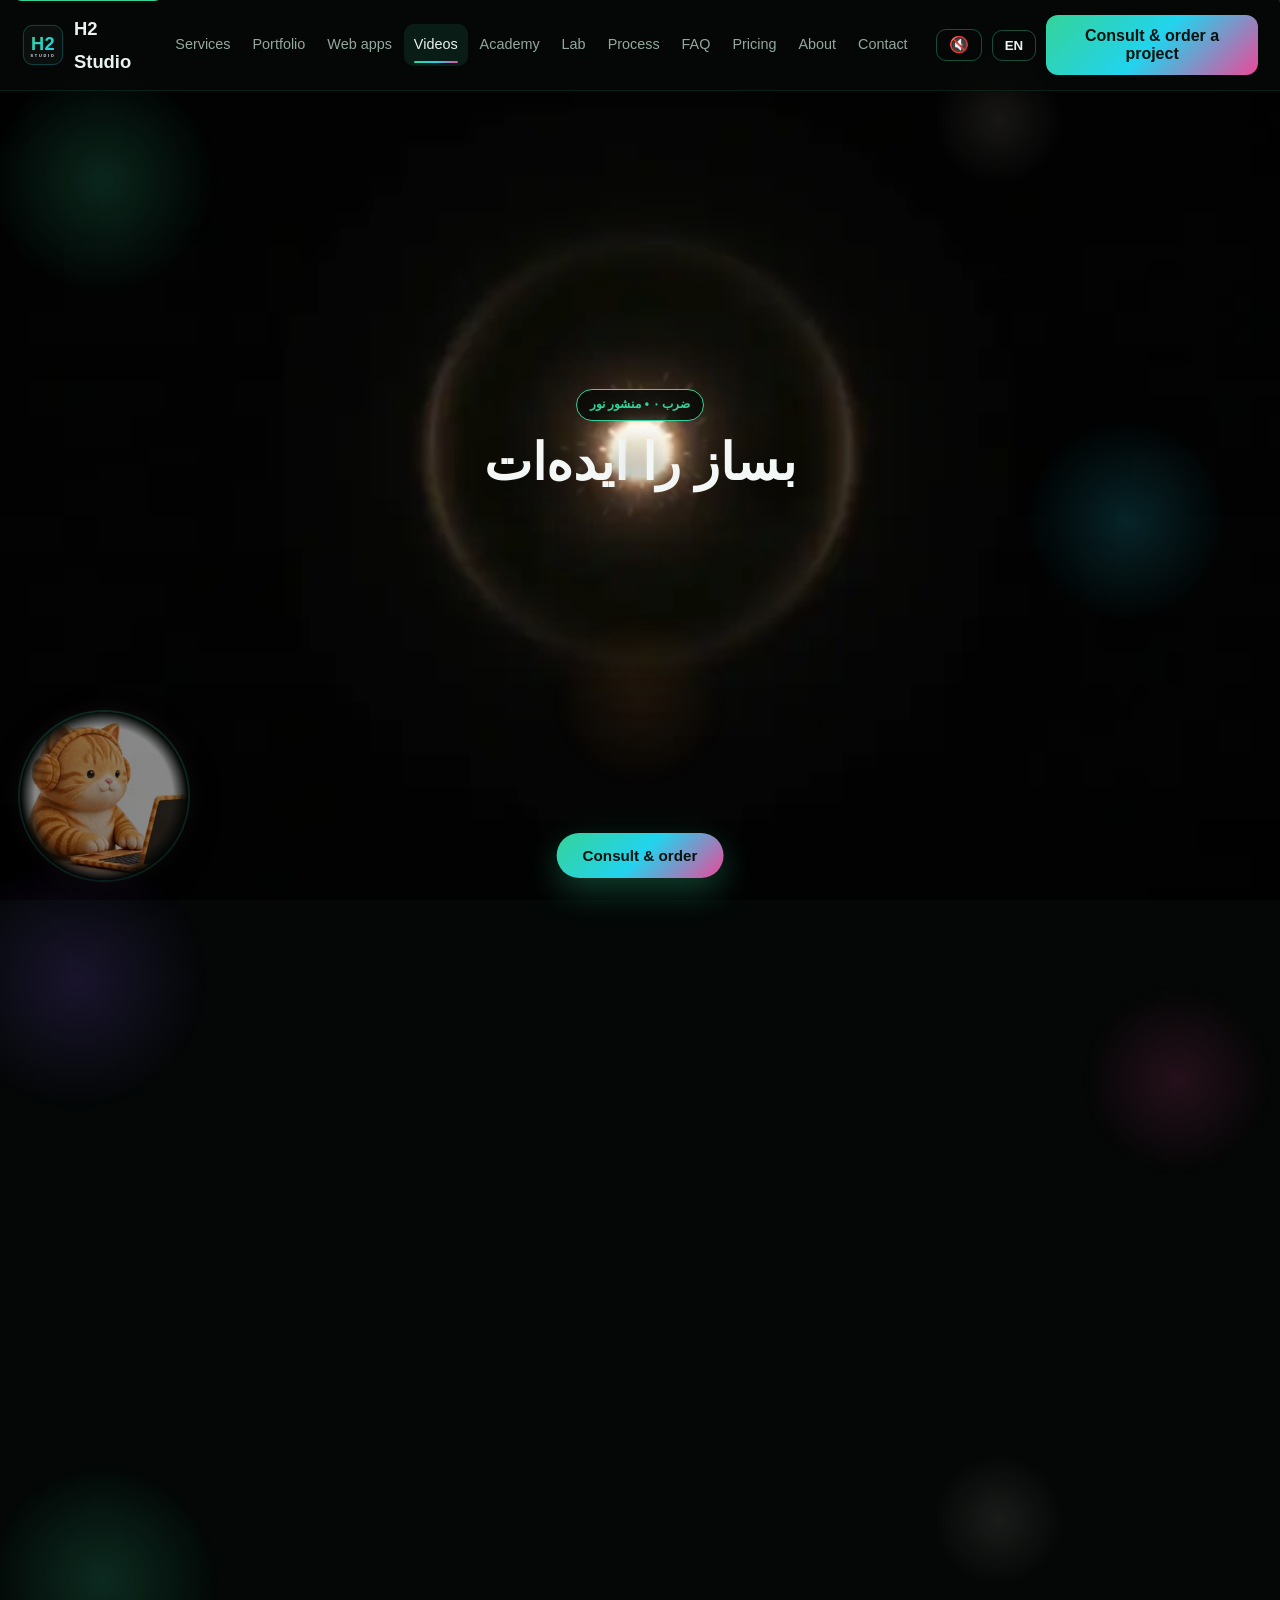
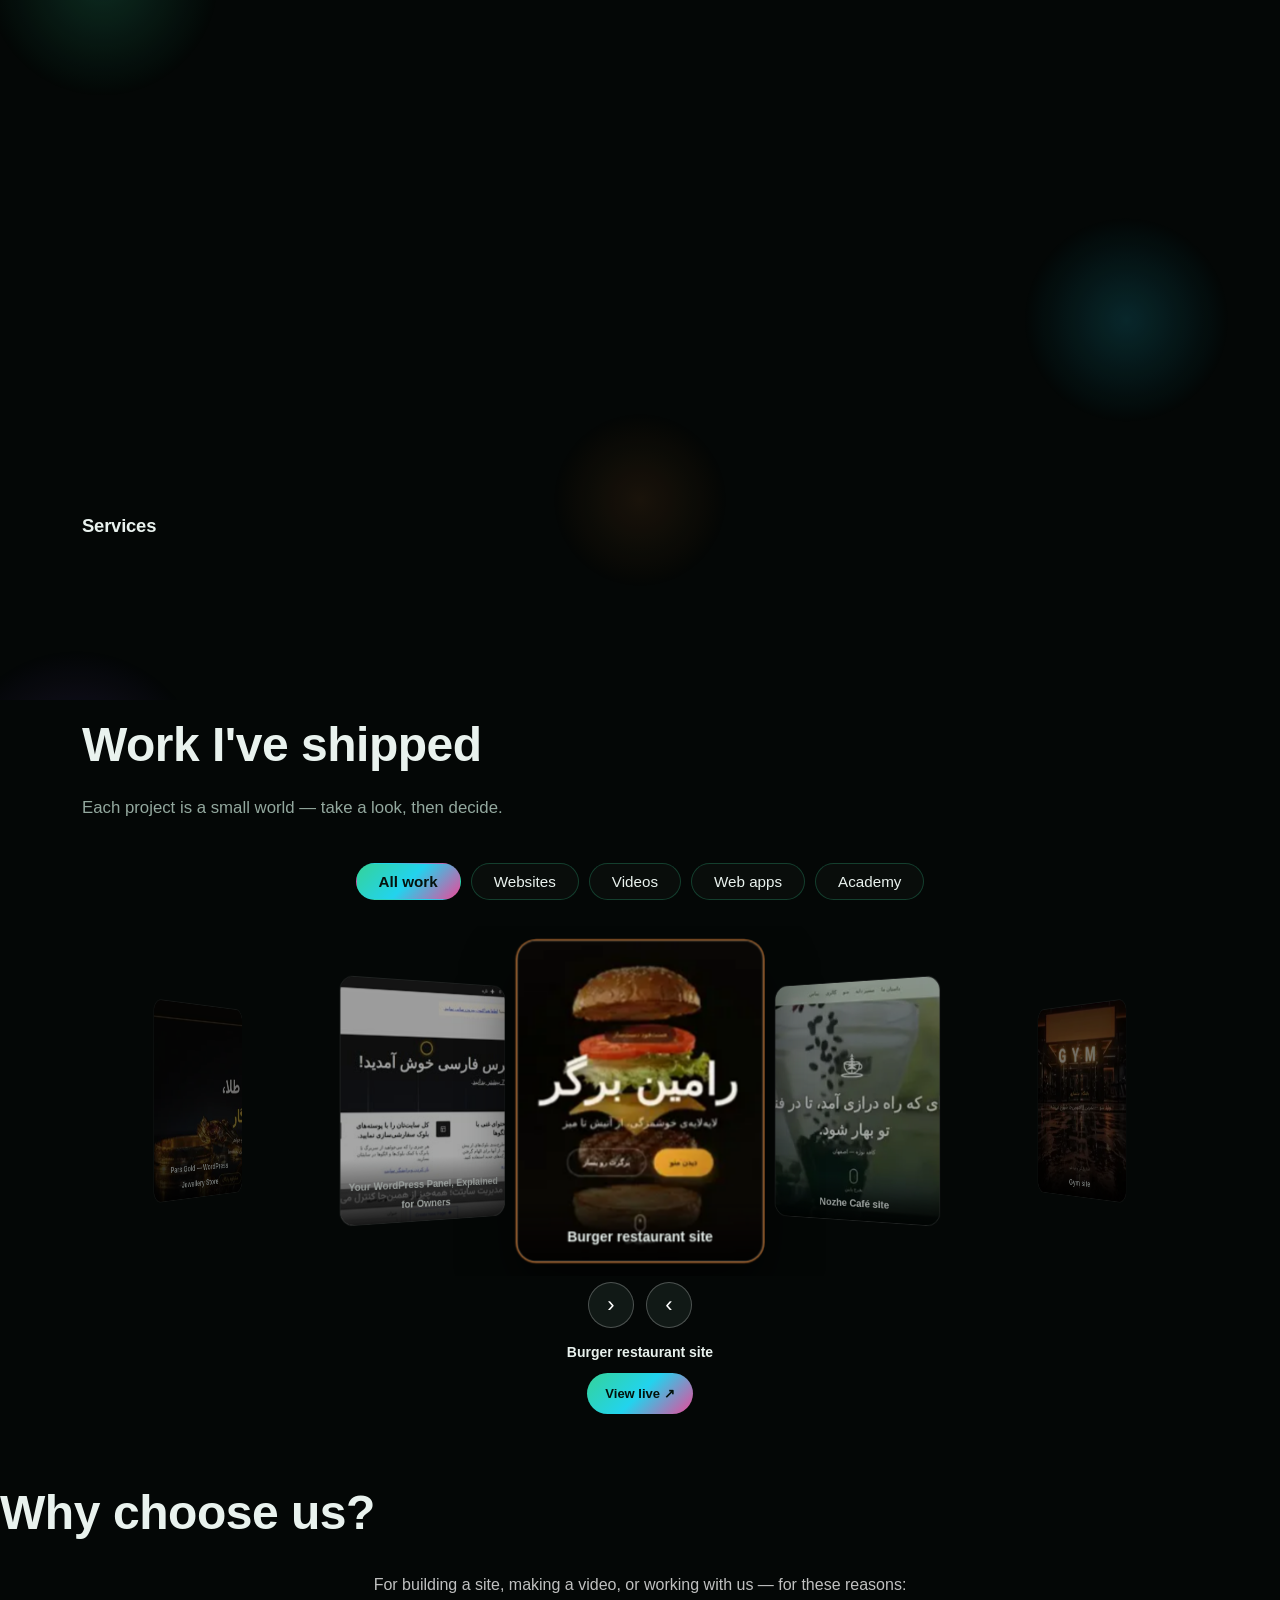
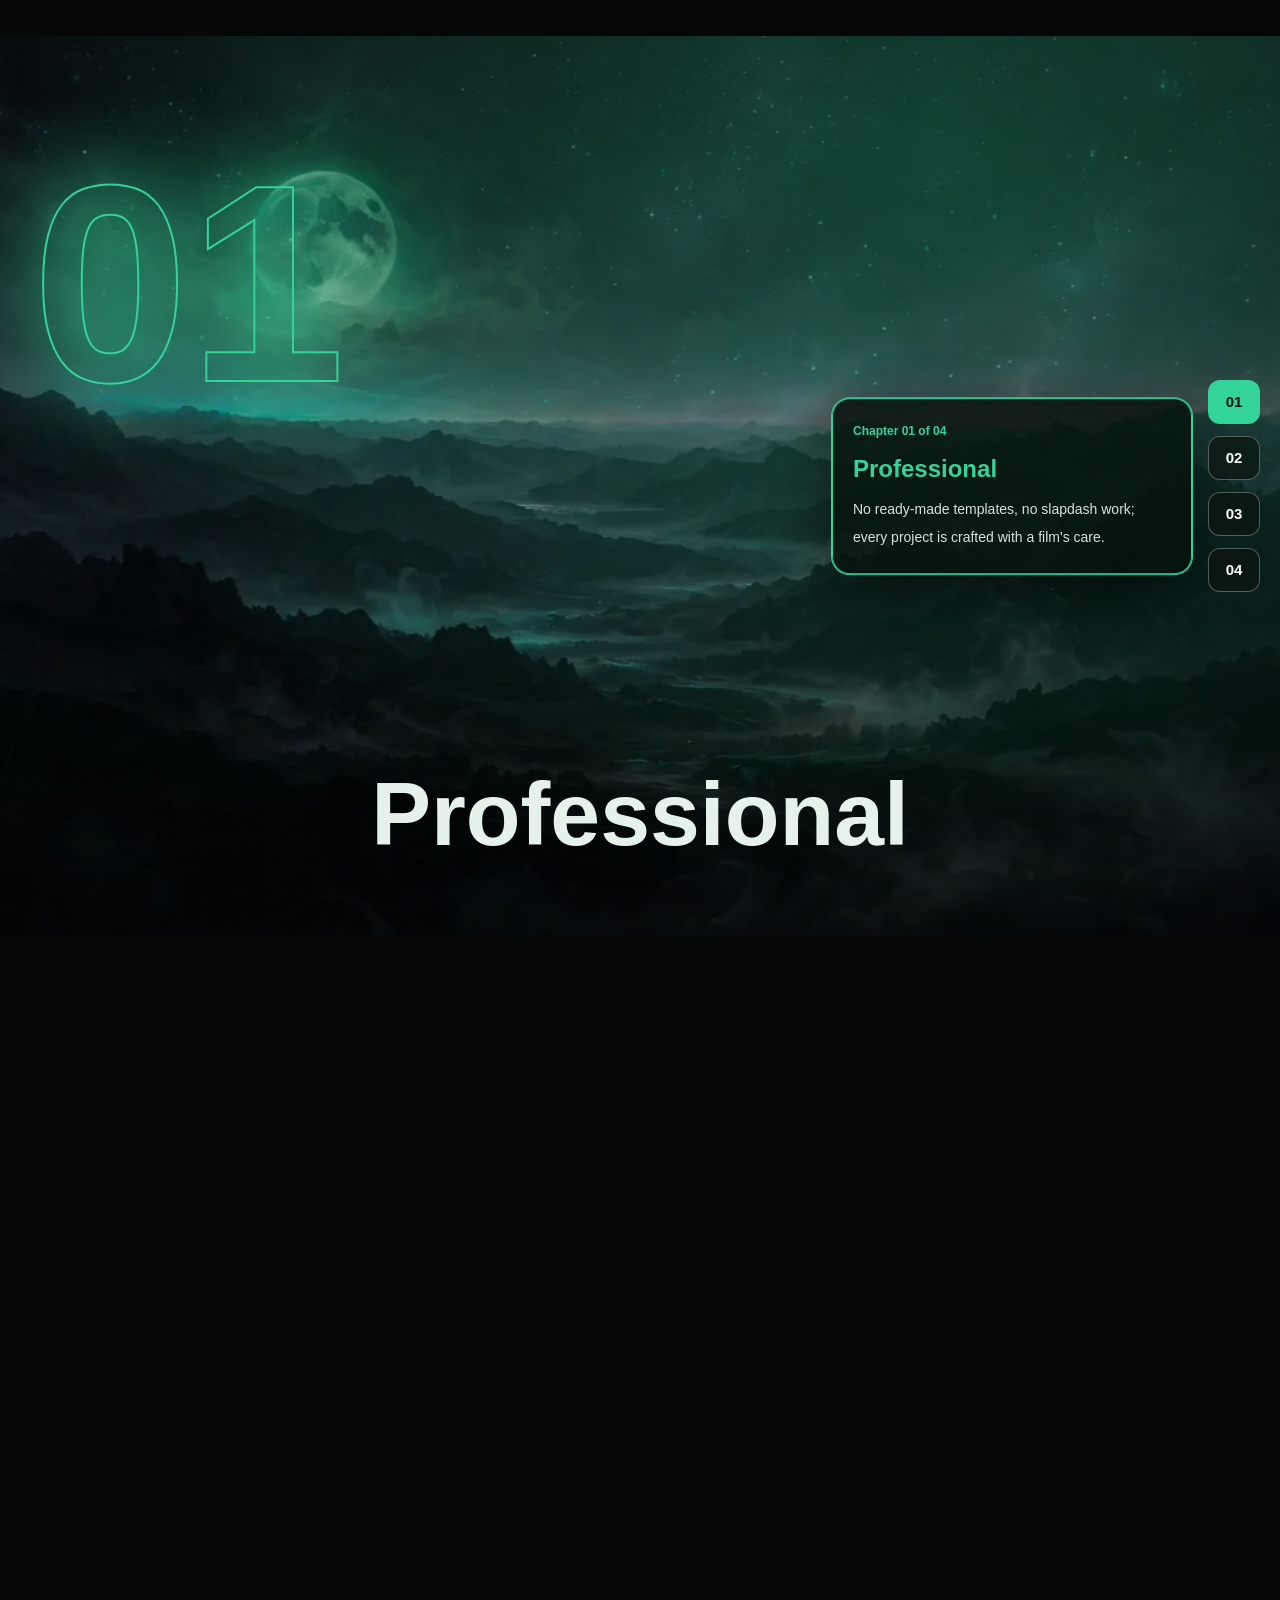
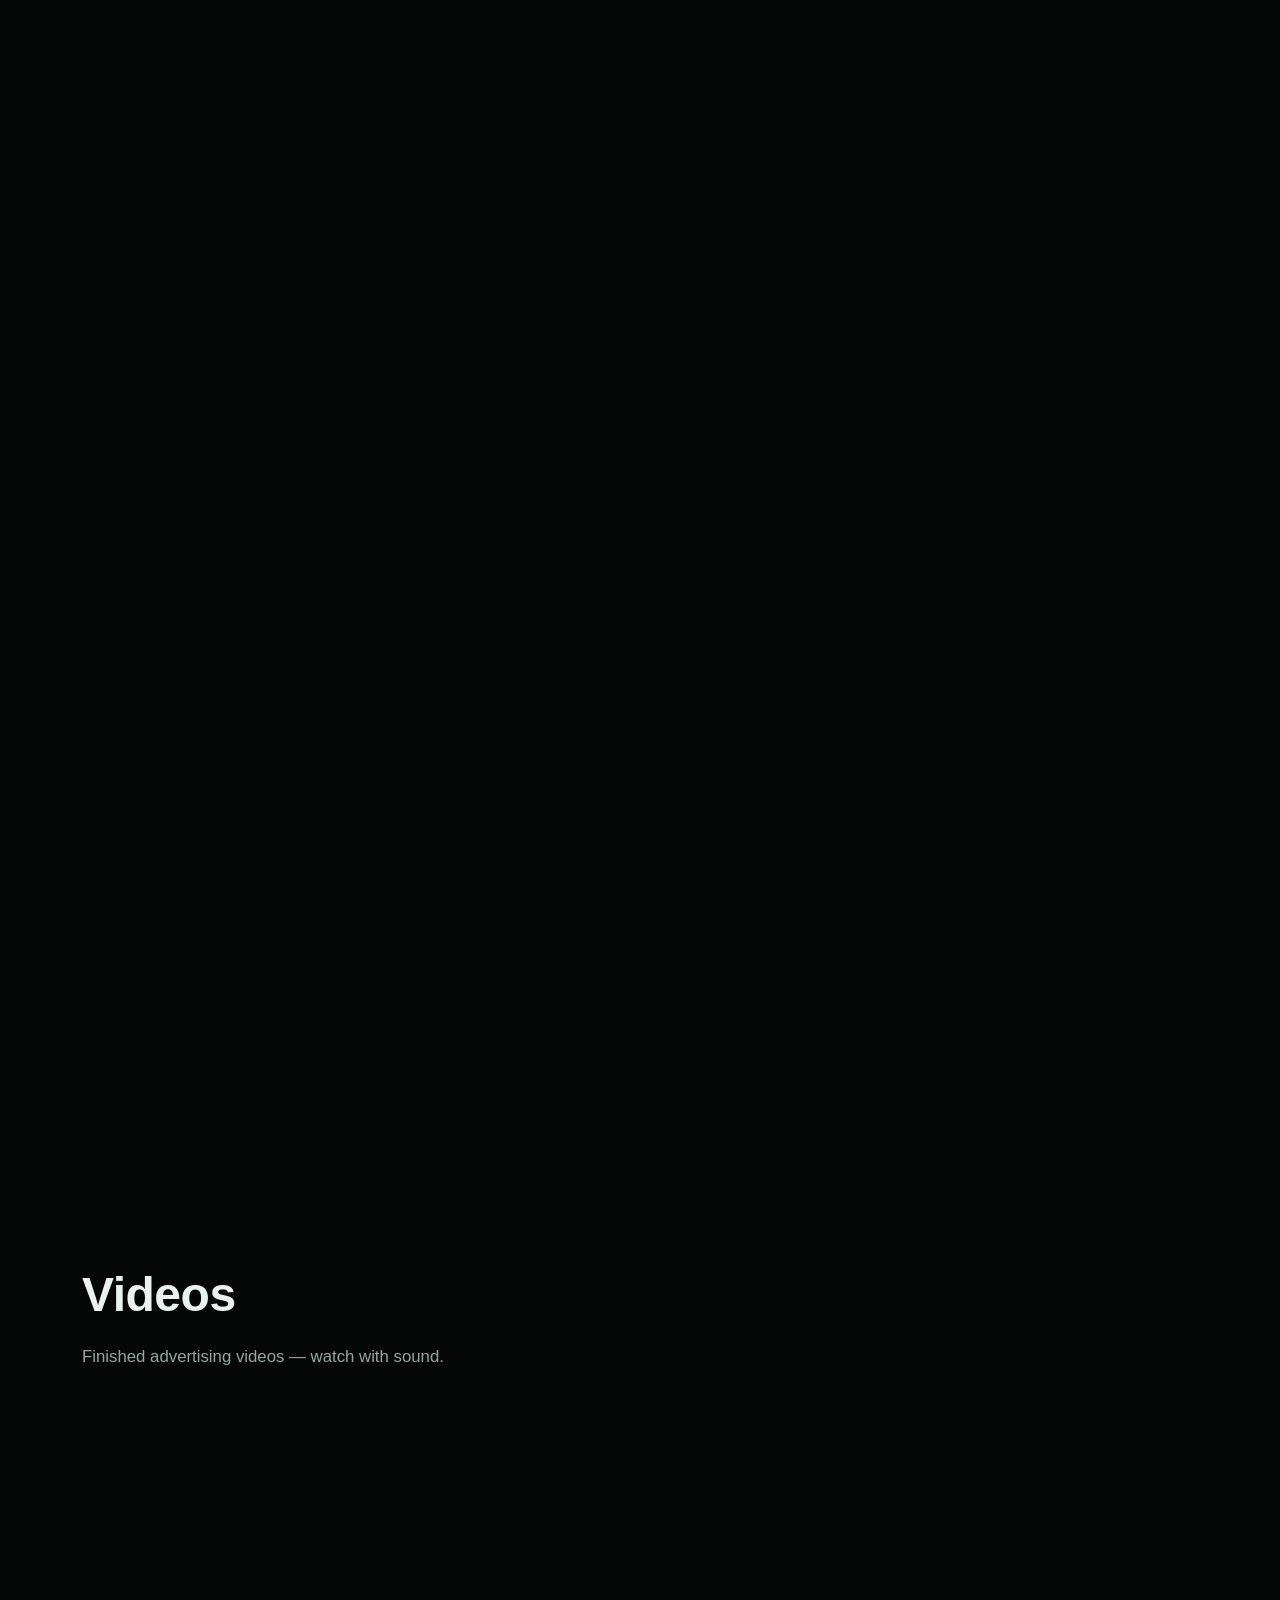
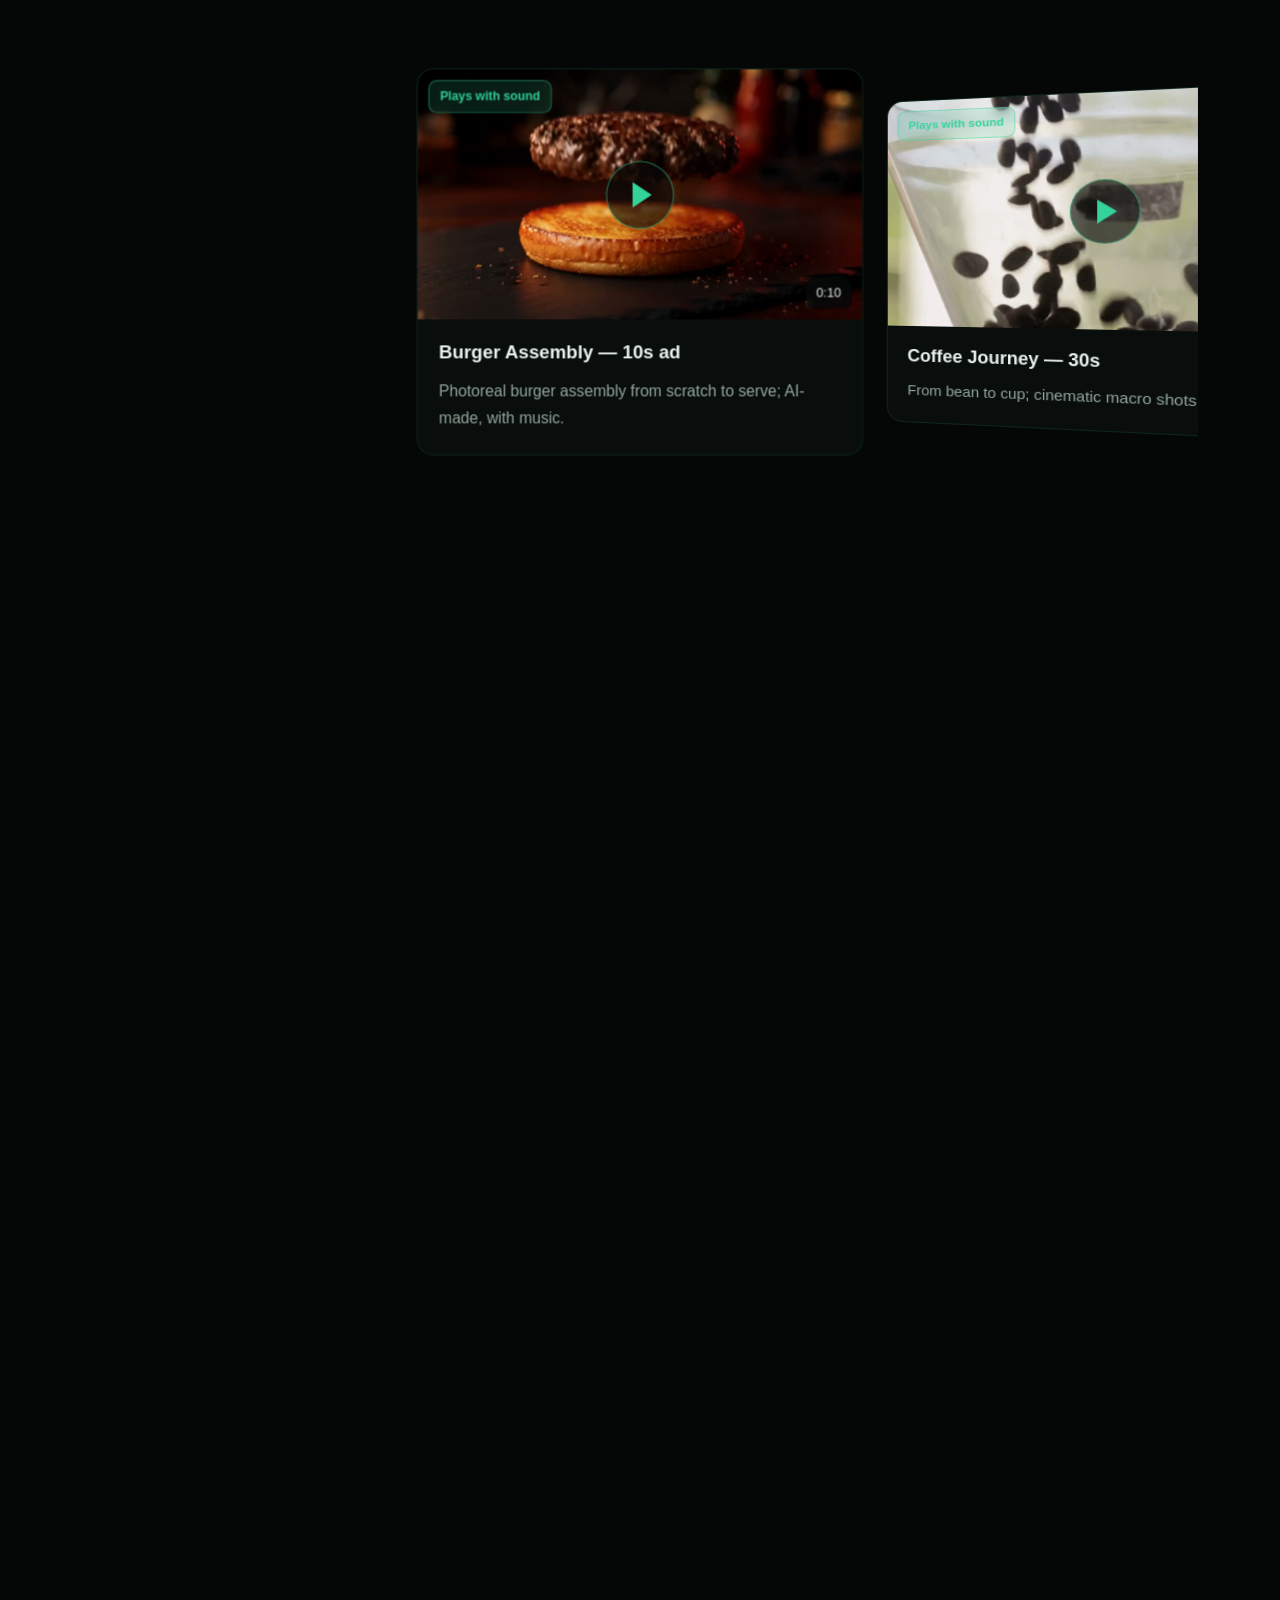
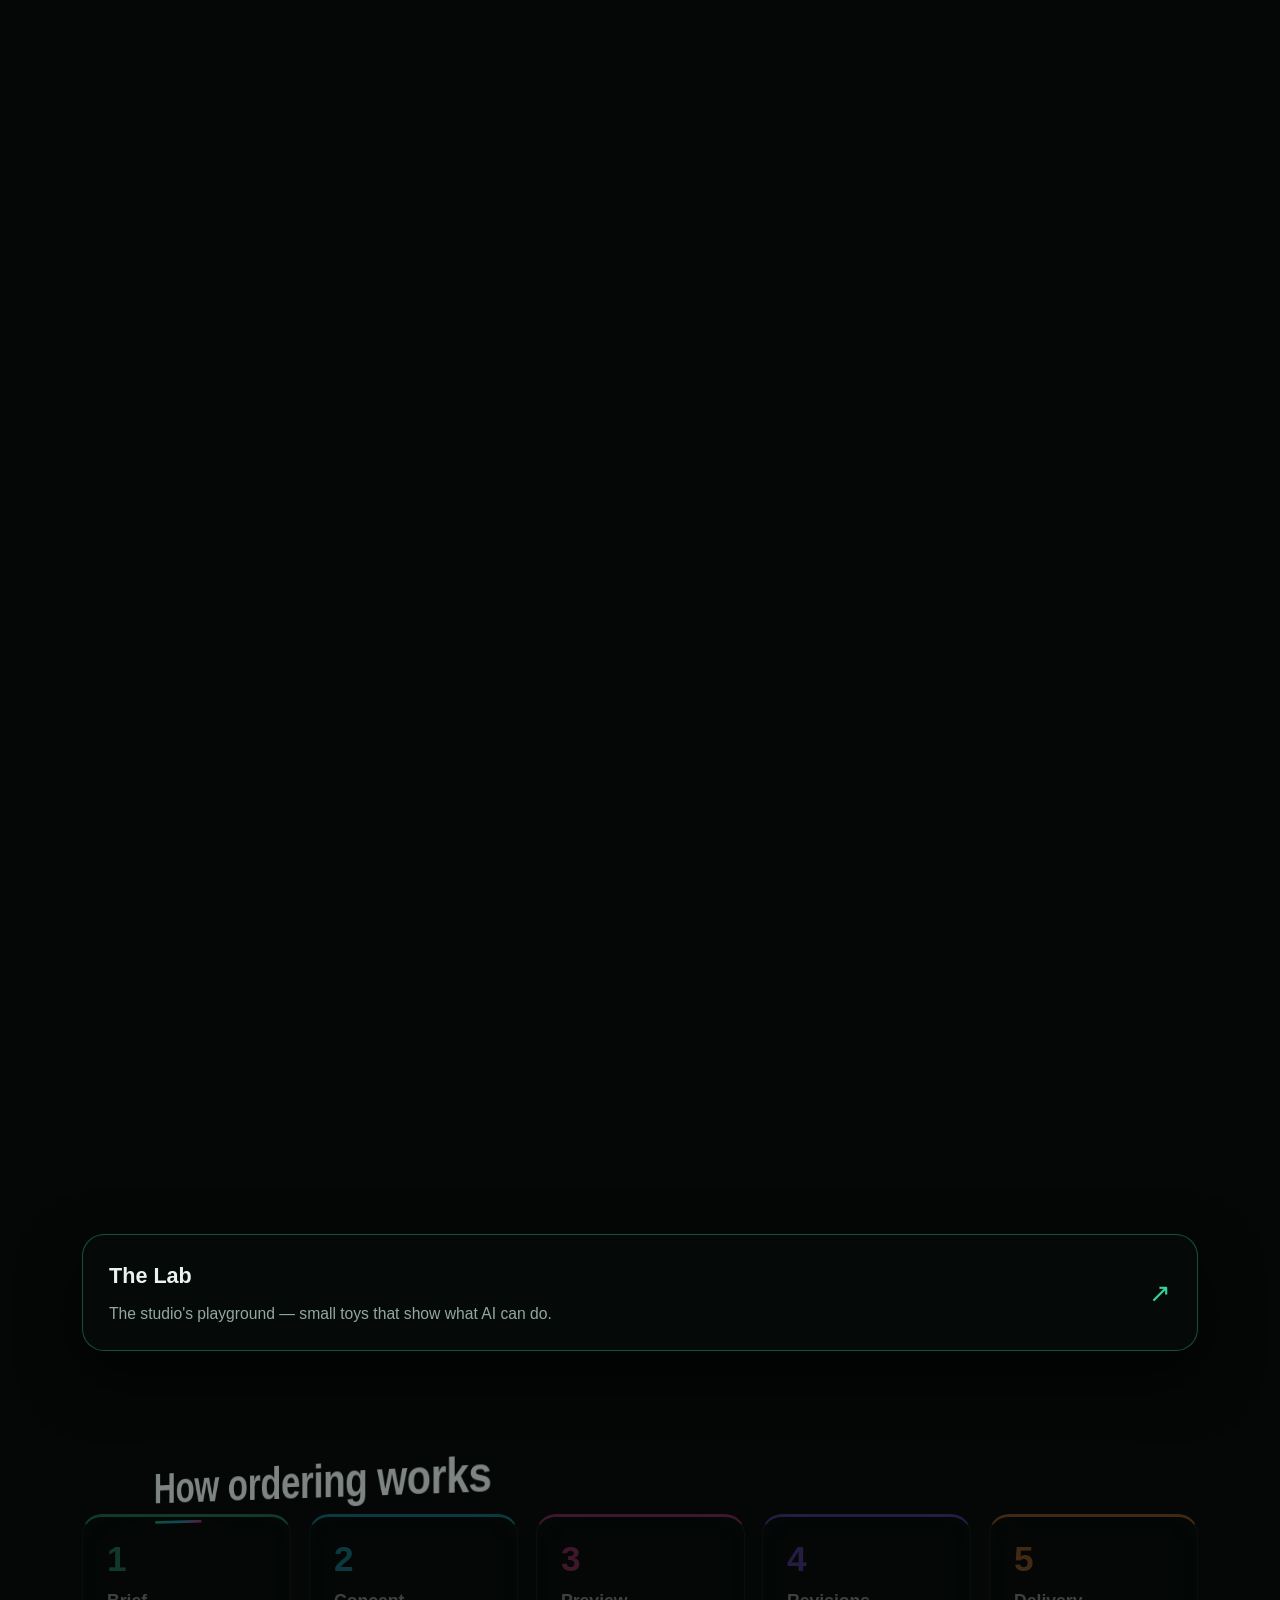
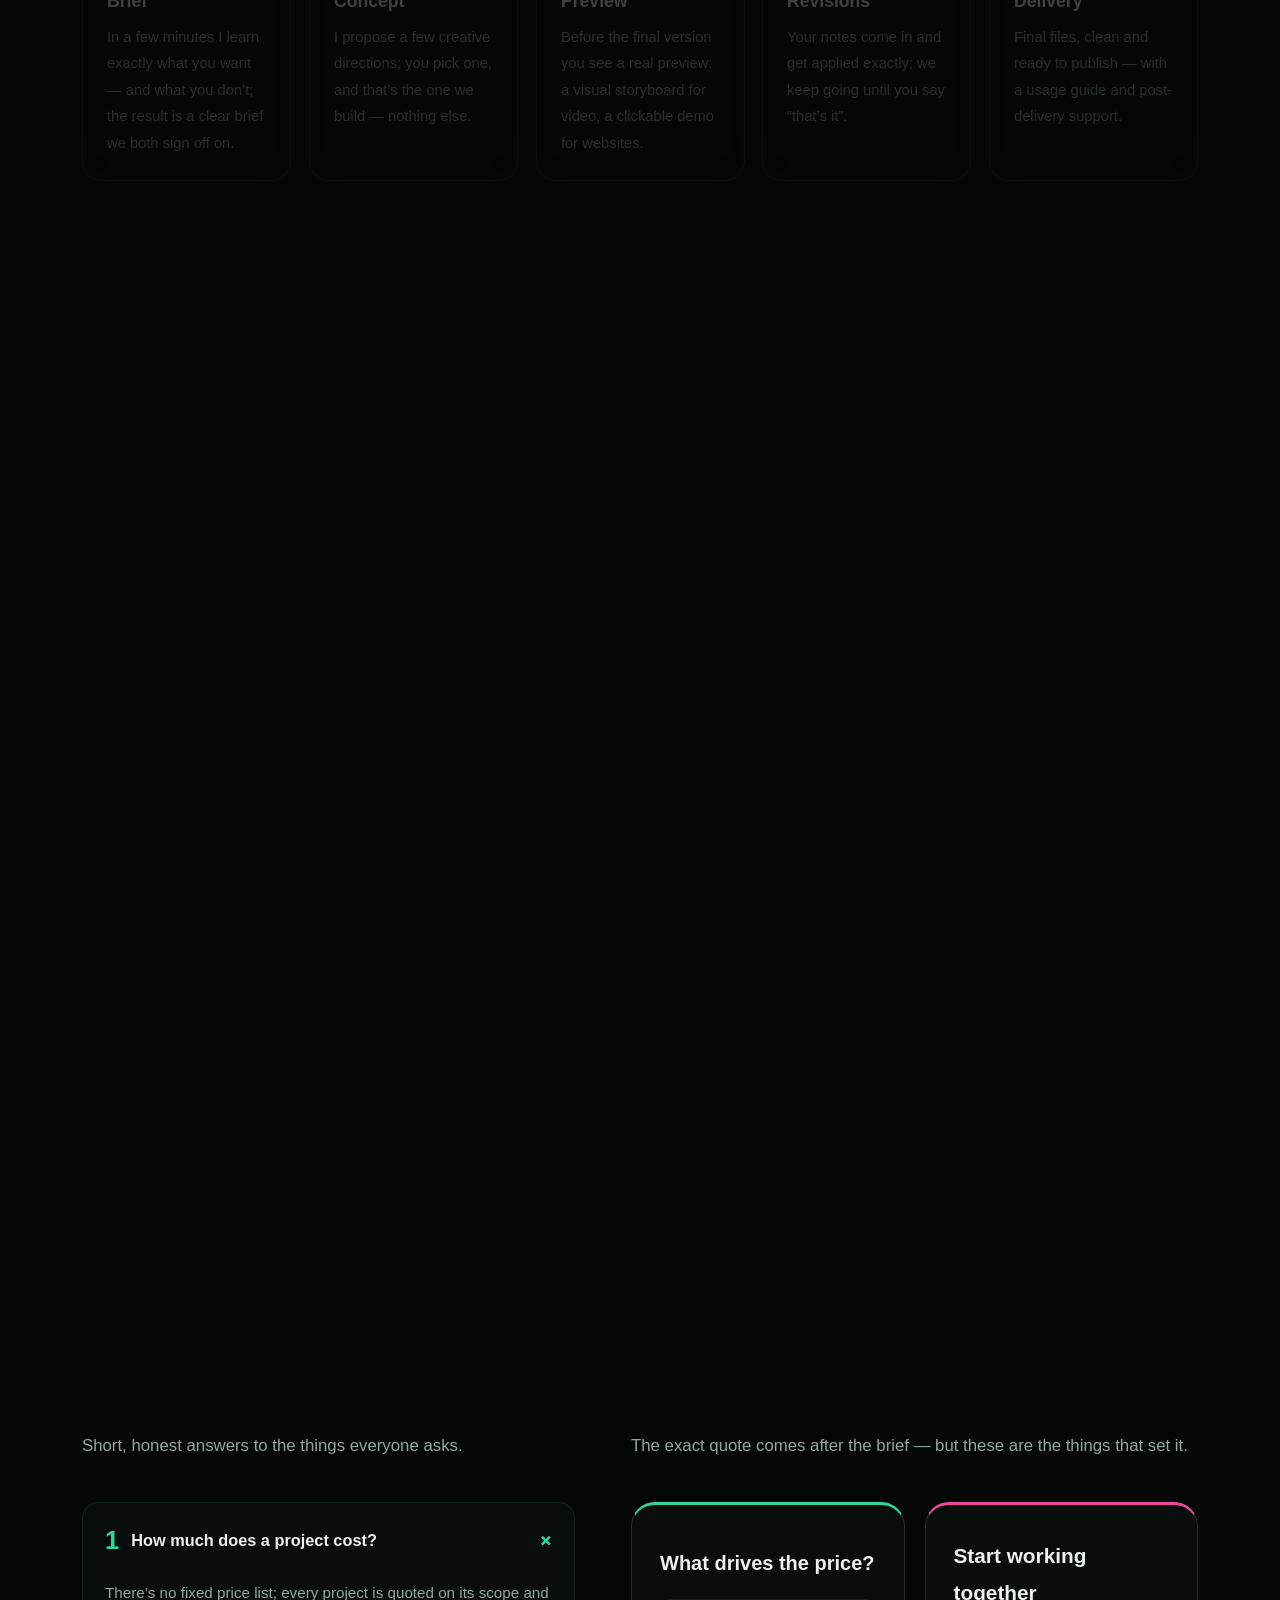
==== commit ffb55a85: "Ghost+stretch fix round 2: rect-based gate, sequential 0-1 swap, chapter 12px crossfade (inspector P" ====
--- a/index.html
+++ b/index.html
@@ -24,18 +24,18 @@
 {"@context":"https://schema.org","@type":"ProfessionalService","name":"H2 Studio","description":"AI-crafted cinematic video, 3D immersive websites, and apps — from brief to delivery.","url":"https://hamedhoseyni110-create.github.io/H2-studio/","telephone":"+98-937-573-2165","areaServed":["IR","Worldwide"],"priceRange":"توافقی","sameAs":[]}
 </script>
 <link rel="icon" href="assets/logo.svg" type="image/svg+xml">
-<link rel="stylesheet" href="assets/masterfilm.css">
-<link rel="stylesheet" href="assets/masterfilm-p1.css">
-  <link rel="stylesheet" href="assets/masterfilm-p2.css">
-  <link rel="stylesheet" href="assets/masterfilm-p3.css">
-  <link rel="stylesheet" href="assets/masterfilm-p4.css">
-  <link rel="stylesheet" href="assets/masterfilm-p5.css">
-<link rel="stylesheet" href="styles.css">
-<link rel="stylesheet" href="assets/upgrades.css">
-<link rel="stylesheet" href="assets/cards.css">
-<link rel="stylesheet" href="assets/narengi.css">
-<link rel="stylesheet" href="assets/playful.css">
-<link rel="stylesheet" href="assets/lion.css">
+<link rel="stylesheet" href="assets/masterfilm.css?v=20261110-2107">
+<link rel="stylesheet" href="assets/masterfilm-p1.css?v=20261110-2107">
+  <link rel="stylesheet" href="assets/masterfilm-p2.css?v=20261110-2107">
+  <link rel="stylesheet" href="assets/masterfilm-p3.css?v=20261110-2107">
+  <link rel="stylesheet" href="assets/masterfilm-p4.css?v=20261110-2107">
+  <link rel="stylesheet" href="assets/masterfilm-p5.css?v=20261110-2107">
+<link rel="stylesheet" href="styles.css?v=20261110-2107">
+<link rel="stylesheet" href="assets/upgrades.css?v=20261110-2107">
+<link rel="stylesheet" href="assets/cards.css?v=20261110-2107">
+<link rel="stylesheet" href="assets/narengi.css?v=20261110-2107">
+<link rel="stylesheet" href="assets/playful.css?v=20261110-2107">
+<link rel="stylesheet" href="assets/lion.css?v=20261110-2107">
 </head>
 <body>
 <div class="aurora" aria-hidden="true"><span class="blob b1"></span><span class="blob b2"></span><span class="blob b3"></span></div>
@@ -181,6 +181,10 @@
   </div>
   </div>
   <!-- قدم ۱ (۲۰۲۶-۱۱-۰۶، بازبینی آرگون): #services-swap حذف شد — تکرار پرده‌ی یکم بود؛ با حذفش، lion.js هم #lionReturn (بنر دوم شیر) را درج نمی‌کند. -->
+  <!-- ۲۰۲۶-۱۱-۱۰ قدم ۳ (گیت محتوا): باند خالی سکانس ۱ — ضرب ۱ هیچ فضای
+       خالی نداشت (گزارش: max alpha ‏۰٫۰۰)؛ این ۱۱۰vh جای خالی می‌دهد تا
+       کارت «سایت ساخته می‌شود» با آلفای کامل دیده شود. -->
+  <div class="p1-runway" id="runway-seq1" data-seq="1" aria-hidden="true"></div>
   <section class="section" id="services">
     <h2 class="section-title" id="servicesTitle"></h2>
     <div class="services-grid" id="servicesGrid"></div>
@@ -366,21 +370,21 @@
   </div>
 </div>
 
-<script src="assets/copy-data.js"></script>
-<script src="assets/noir-preview.js"></script>
-<script src="app.js"></script>
-<script src="assets/narengi.js"></script>
-<script src="assets/hero-particles.js"></script>
-<script src="assets/music-player.js"></script>
-<script src="assets/playful.js"></script>
-<script src="assets/upgrades.js"></script>
-<script src="assets/cards.js"></script>
-<script src="assets/lion.js"></script>
-<script src="assets/masterfilm-p1.js"></script>
-  <script src="assets/masterfilm-p2.js"></script>
-  <script src="assets/masterfilm-p3.js"></script>
-  <script src="assets/masterfilm-p4.js"></script>
-  <script src="assets/masterfilm-p5.js"></script>
+<script src="assets/copy-data.js?v=20261110-2107"></script>
+<script src="assets/noir-preview.js?v=20261110-2107"></script>
+<script src="app.js?v=20261110-2107"></script>
+<script src="assets/narengi.js?v=20261110-2107"></script>
+<script src="assets/hero-particles.js?v=20261110-2107"></script>
+<script src="assets/music-player.js?v=20261110-2107"></script>
+<script src="assets/playful.js?v=20261110-2107"></script>
+<script src="assets/upgrades.js?v=20261110-2107"></script>
+<script src="assets/cards.js?v=20261110-2107"></script>
+<script src="assets/lion.js?v=20261110-2107"></script>
+<script src="assets/masterfilm-p1.js?v=20261110-2107"></script>
+  <script src="assets/masterfilm-p2.js?v=20261110-2107"></script>
+  <script src="assets/masterfilm-p3.js?v=20261110-2107"></script>
+  <script src="assets/masterfilm-p4.js?v=20261110-2107"></script>
+  <script src="assets/masterfilm-p5.js?v=20261110-2107"></script>
 <script>
 /* برش ۲: سیم‌کشی مودال آزمایشگاه — باز/بسته، همگام‌سازی عنوان کارت بازکننده
    با عنوان آزمایشگاه (سه‌زبانه، از app.js می‌آید)، و هدایت لینک‌های #lab
@@ -448,6 +452,19 @@
   });
 })();
 </script>
+<!-- قدم ۰ فیکس شبح+کشش (۲۰۲۶-۱۱-۱۰): مهر ساخت — اگر حامد باز هم شبح دید،
+     از روی این مهر معلوم می‌شود کد تازه است یا کش. -->
+<script>
+(function () {
+  window.__build = '20261110-2107';
+  var t = document.createElement('div');
+  t.setAttribute('dir', 'rtl');
+  t.style.cssText = 'position:fixed;bottom:18px;left:50%;transform:translateX(-50%);z-index:9999;background:rgba(6,11,9,.94);color:#e7fff2;border:1px solid rgba(52,211,153,.55);padding:8px 16px;border-radius:999px;font-size:13px;pointer-events:none;white-space:nowrap;';
+  t.innerHTML = 'ساخت <bdi>20261110-2107</bdi> — ۲۱:۰۷';
+  document.body.appendChild(t);
+  setTimeout(function () { if (t.parentNode) t.parentNode.removeChild(t); }, 3000);
+})();
+</script>
 </body>
 </html>
 <!-- pages-redeploy 2026-10-27 -->
--- a/assets/masterfilm.css
+++ b/assets/masterfilm.css
@@ -183,7 +183,7 @@
       color: inherit;
       aspect-ratio: 16 / 10;
       border-radius: 22px;
-      background: rgba(4, 7, 6, 0.76);
+      background: rgba(6, 11, 9, 0.97);
       border: 1.5px solid color-mix(in srgb, var(--beat-accent, var(--emerald)) 60%, transparent);
       box-shadow:
         0 24px 60px rgba(0, 0, 0, 0.92),
@@ -594,7 +594,9 @@
     #main #processSteps li:nth-child(4) { --acc: #8b5cf6; }
     #main #processSteps li:nth-child(5) { --acc: #fb923c; }
     #main #processSteps li {
-      background: rgba(255, 255, 255, 0.04);
+      background: rgba(6, 11, 9, 0.97);
+      -webkit-backdrop-filter: blur(18px) saturate(1.4);
+      backdrop-filter: blur(18px) saturate(1.4);
       border: 1px solid rgba(255, 255, 255, 0.12);
       border-top: 3px solid var(--acc, #34d399);
       border-radius: 20px;
@@ -705,7 +707,9 @@
       cursor: pointer;
       font: inherit;
       color: inherit;
-      background: rgba(4, 7, 6, 0.76);
+      background: rgba(6, 11, 9, 0.97);
+      -webkit-backdrop-filter: blur(18px) saturate(1.4);
+      backdrop-filter: blur(18px) saturate(1.4);
       border: 1.5px solid rgba(52, 211, 153, 0.35);
       border-radius: 22px;
       padding: 22px 26px;
@@ -784,4 +788,12 @@
       .lab-dialog .lab-in-modal {
         padding: 22px 18px 26px;
       }
-    }
+      /* 2026-11-10 قدم ۴: در موبایل blur شیشه‌ای کارت‌های متن‌دار حذف
+         می‌شود — هم هزینه‌ی کامپوزیتور کم می‌شود، هم کارتِ نیمه‌شفاف روی
+         سکشن زیرش «شبح» خوانده نمی‌شود. */
+      #main #processSteps li,
+      .lab-trigger {
+        -webkit-backdrop-filter: none;
+        backdrop-filter: none;
+      }
+    }
--- a/assets/masterfilm-p1.css
+++ b/assets/masterfilm-p1.css
@@ -21,14 +21,19 @@
   /* باندهای خالی اسکرول بین سکشن‌ها — فیلم در آن‌ها پخش می‌شود.
      ارتفاع‌ها دستگیره‌ی تنظیم ریتم فیلم‌اند (نگاشت از روی اندازه‌های واقعی
      حساب می‌شود، پس عوض کردن ارتفاع چیزی را نمی‌شکند):
-     سکانس ۲ و ۳ هر کدام ۱۱۰vh، سکانس ۴ بلندتر (۱۶۰vh) چون سکشن بعدش
-     (فرایند) در دسکتاپ کوتاه است وگرنه سکانس ۴ تند می‌گذشت، سکانس ۵ ۱۲۰vh. */
+     سکانس ۱ (۱۱۰vh، باند تازه‌ی ۲۰۲۶-۱۱-۱۰ برای ضرب ۱)، سکانس ۲ و ۳ هر
+     کدام ۱۱۰vh، سکانس ۴ بلندتر (۲۶۰vh — بود ۱۶۰vh؛ ضرب ۴ با ۱۶۰vh فقط
+     آلفای ۰٫۳۳ می‌گرفت چون لب/پروسس به ویوپورت می‌رسید؛ ۲۶۰vh جای
+     خالی می‌دهد تا کارت‌های ضرب ۴ در اوج کاملاً مات باشند)، سکانس ۵ ۱۲۰vh. */
   .p1-runway {
     position: relative;
     height: 110vh;
   }
+  #runway-seq1 {
+    height: 110vh; /* باند ضرب ۱ — پیش از #services */
+  }
   #runway-seq4 {
-    height: 160vh;
+    height: 260vh;
   }
   #runway-seq2,
   #runway-seq5 {
--- a/assets/masterfilm-p2.css
+++ b/assets/masterfilm-p2.css
@@ -7,10 +7,12 @@
  * backdrop. The tunnel uses the perspective() transform FUNCTION per chapter.
  * Reduced motion: the tunnel JS never runs; this guard is belt-and-braces. */
 /* The tunnel scales chapters past the viewport width during exit (up to
- * 1.56x desktop / 1.32x mobile). Clip the horizontal spill at <main> so the
- * document never gains horizontal scroll. overflow-x: clip (NOT hidden):
- * clip does not create a scroll container, so the sticky filmstrip/KAGE
- * stages and the fixed film backdrop keep working exactly as in P1. */
+ * 1.09x on both viewports — capped 2026-11-09 ghost fix; was 1.56x desktop /
+ * 1.32x mobile, ballooning downward over the next chapter). Clip the
+ * horizontal spill at <main> so the document never gains horizontal scroll.
+ * overflow-x: clip (NOT hidden): clip does not create a scroll container,
+ * so the sticky filmstrip/KAGE stages and the fixed film backdrop keep
+ * working exactly as in P1. */
 main {
   overflow-x: clip;
 }
--- a/assets/masterfilm-p5.css
+++ b/assets/masterfilm-p5.css
@@ -153,3 +153,25 @@
 .beat-overlay.is-interactive .work-showcase-card.p5-pex1-off {
   pointer-events: none !important;
 }
+
+/* ---- Lab fix (Defect 1, 2026-11-09 — plan work/lab-defect-fix-plan.md) ----
+ * The lab trigger (#labTrigger) slides up behind the two stacked beat-4
+ * cards on MOB at film frames ~86–93 (peak window), so a centre-tap hits
+ * the card link and the modal never opens. masterfilm-p5.js watches
+ * #seqStatusPill and adds class `p5-lab-off` to the ONE beat-4 card that
+ * actually covers the trigger centre right now (hit-test-gated, fresh
+ * rects every apply); this rule then turns off its tap-catching so the
+ * tap falls through to the trigger below, and the link returns the moment
+ * coverage ends. Zero visual change — only pointer-events toggles; the
+ * cards' rects, opacity and transform are untouched, and the beat-4 frame
+ * lock is preserved. Specificity (0,4,0) beats the shield's auto rule
+ * above (0,3,0); !important beats !important; later in the file wins
+ * ties. The `.is-interactive` scoping is deliberate (same argument as
+ * P-EX1): the card only eats taps when the overlay is interactive —
+ * outside that state the card is already non-clickable by inheritance,
+ * so this rule only fires where the bug lives. Under RM the class is
+ * never added (P5 JS never runs), so this rule never matches there
+ * either. */
+.beat-overlay.is-interactive .work-showcase-card.p5-lab-off {
+  pointer-events: none !important;
+}
--- a/assets/lion.css
+++ b/assets/lion.css
@@ -211,7 +211,7 @@
 .lion-panels { position: relative; padding: 40px 0 0; }
 .lion-panels-title { text-align: center; }
 .lion-panels-sub { color: rgba(255,255,255,.75); text-align: center; margin: 10px 16px 36px; }
-#kgChapters { position: relative; height: 480vh; }
+#kgChapters { position: relative; height: 360vh; } /* 2026-11-10 قدم ۵: ۴۸۰→۳۶۰vh — ۴×۶۵vh اسکرول + یک ارتفاع استیج؛ هر فصل ~۶۵vh به‌جای ~۹۵vh (ریشه‌ی «۲–۳ سوایپ») */
 .kg-sticky { position: sticky; top: 0; height: 100vh; height: 100svh; overflow: hidden; background: #040706; }
 .kg-bg { position: absolute; left: 0; top: 0; width: 100%; height: 115%; object-fit: cover; will-change: transform; }
 .kg-scrim { position: absolute; inset: 0; background: linear-gradient(to bottom, rgba(4,7,6,.55) 0%, rgba(4,7,6,.25) 40%, rgba(4,7,6,.55) 100%); }
